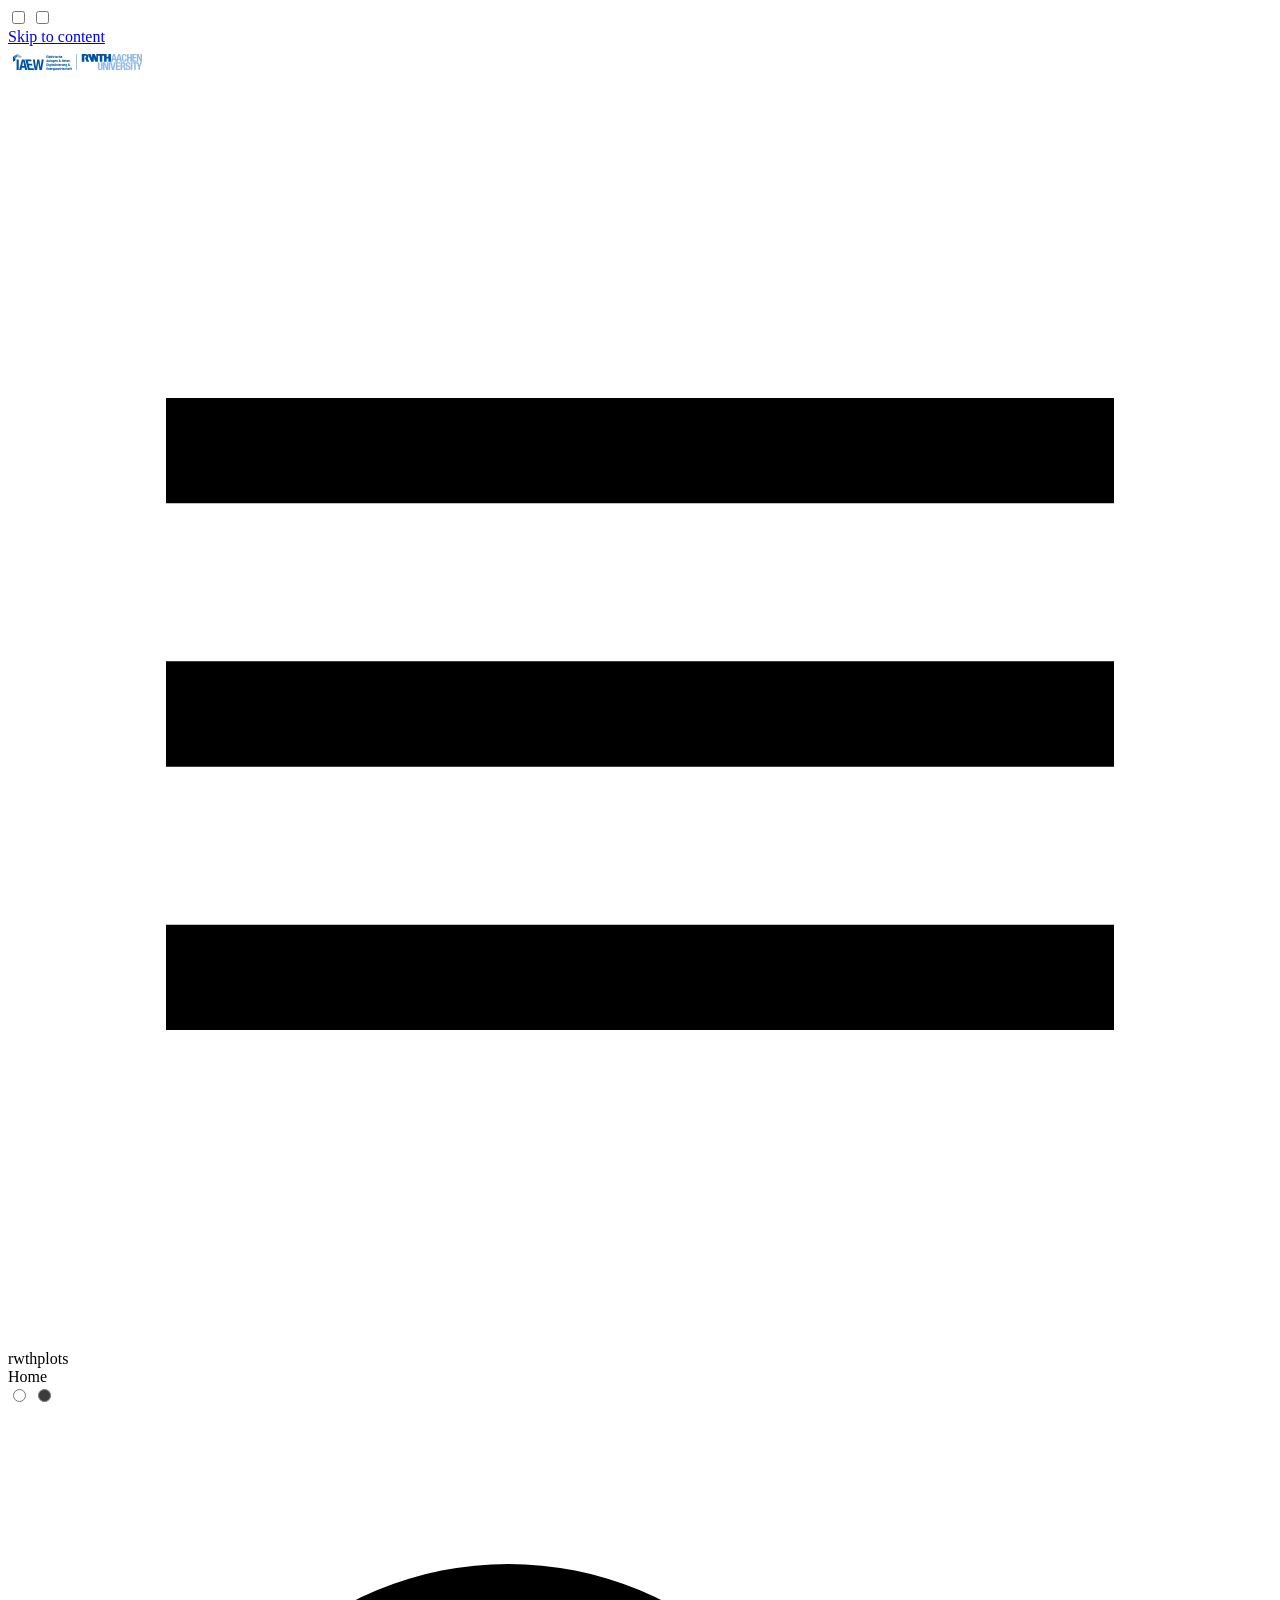
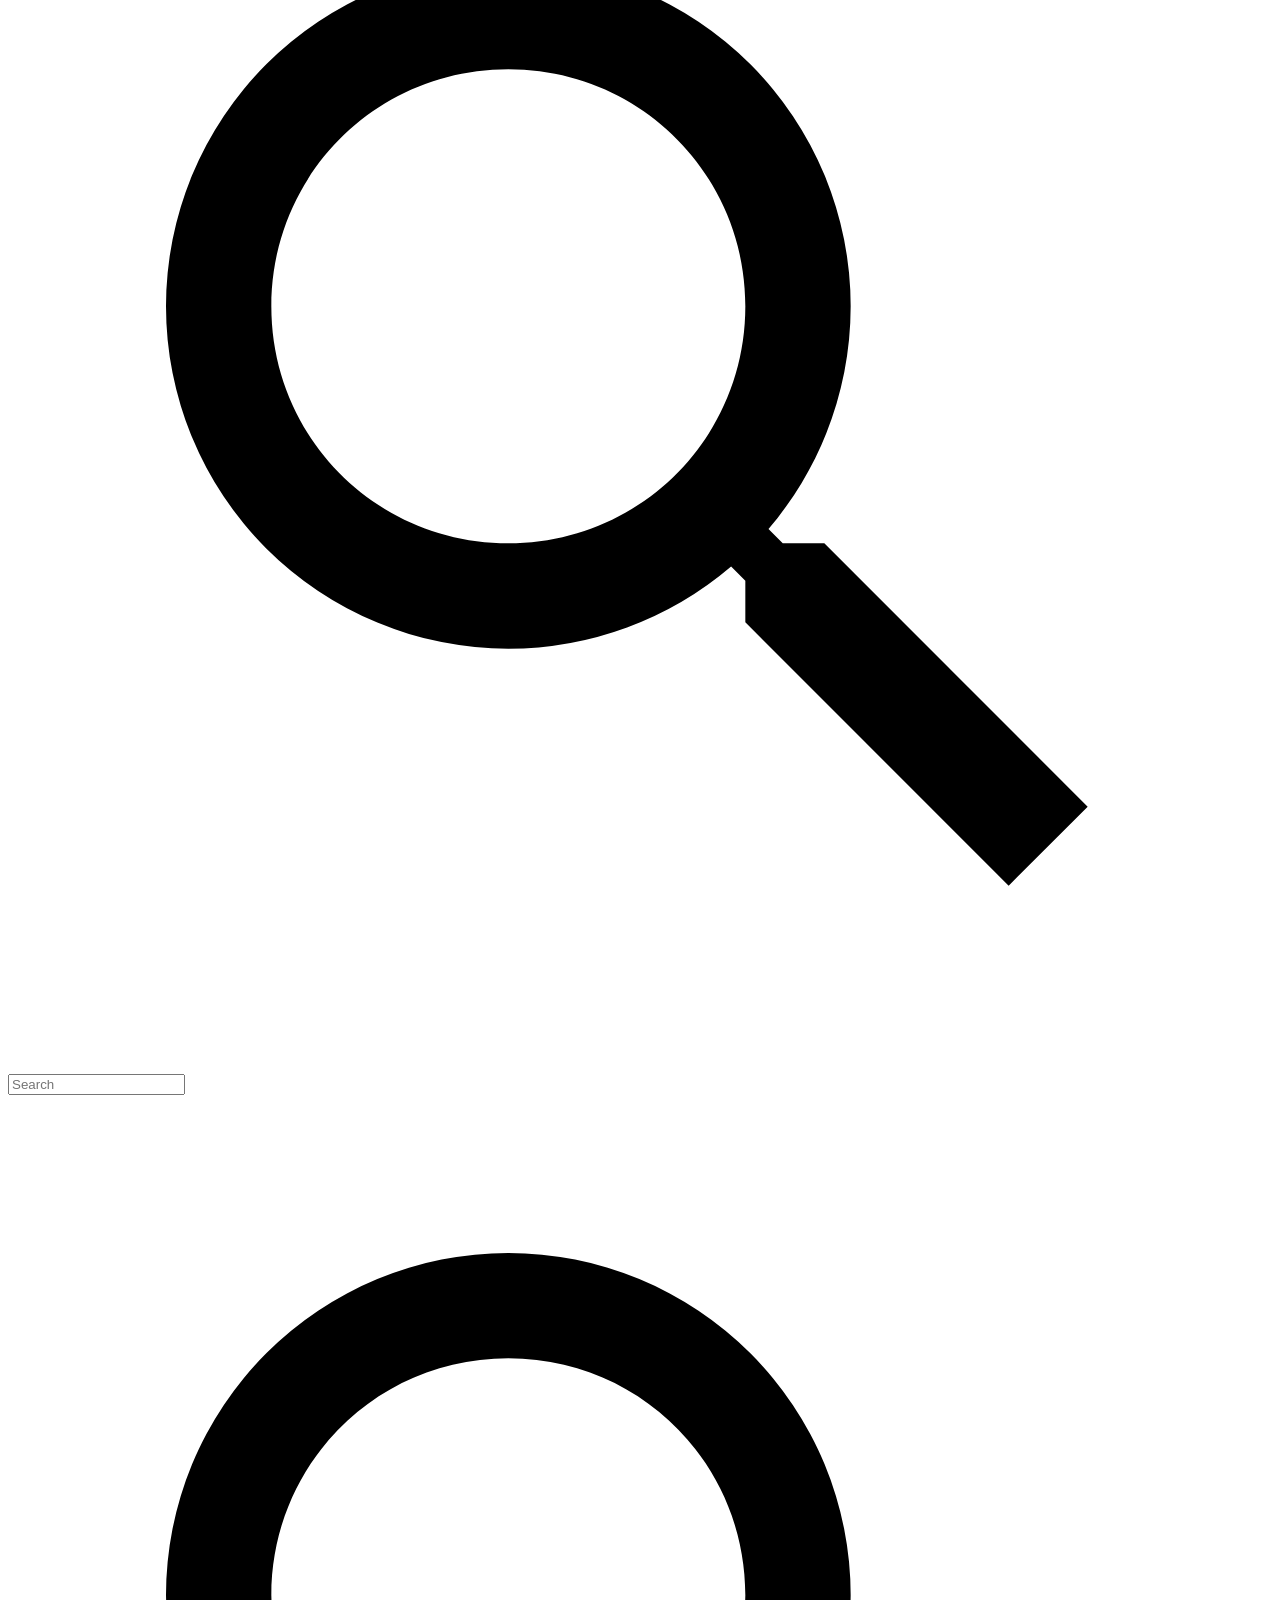
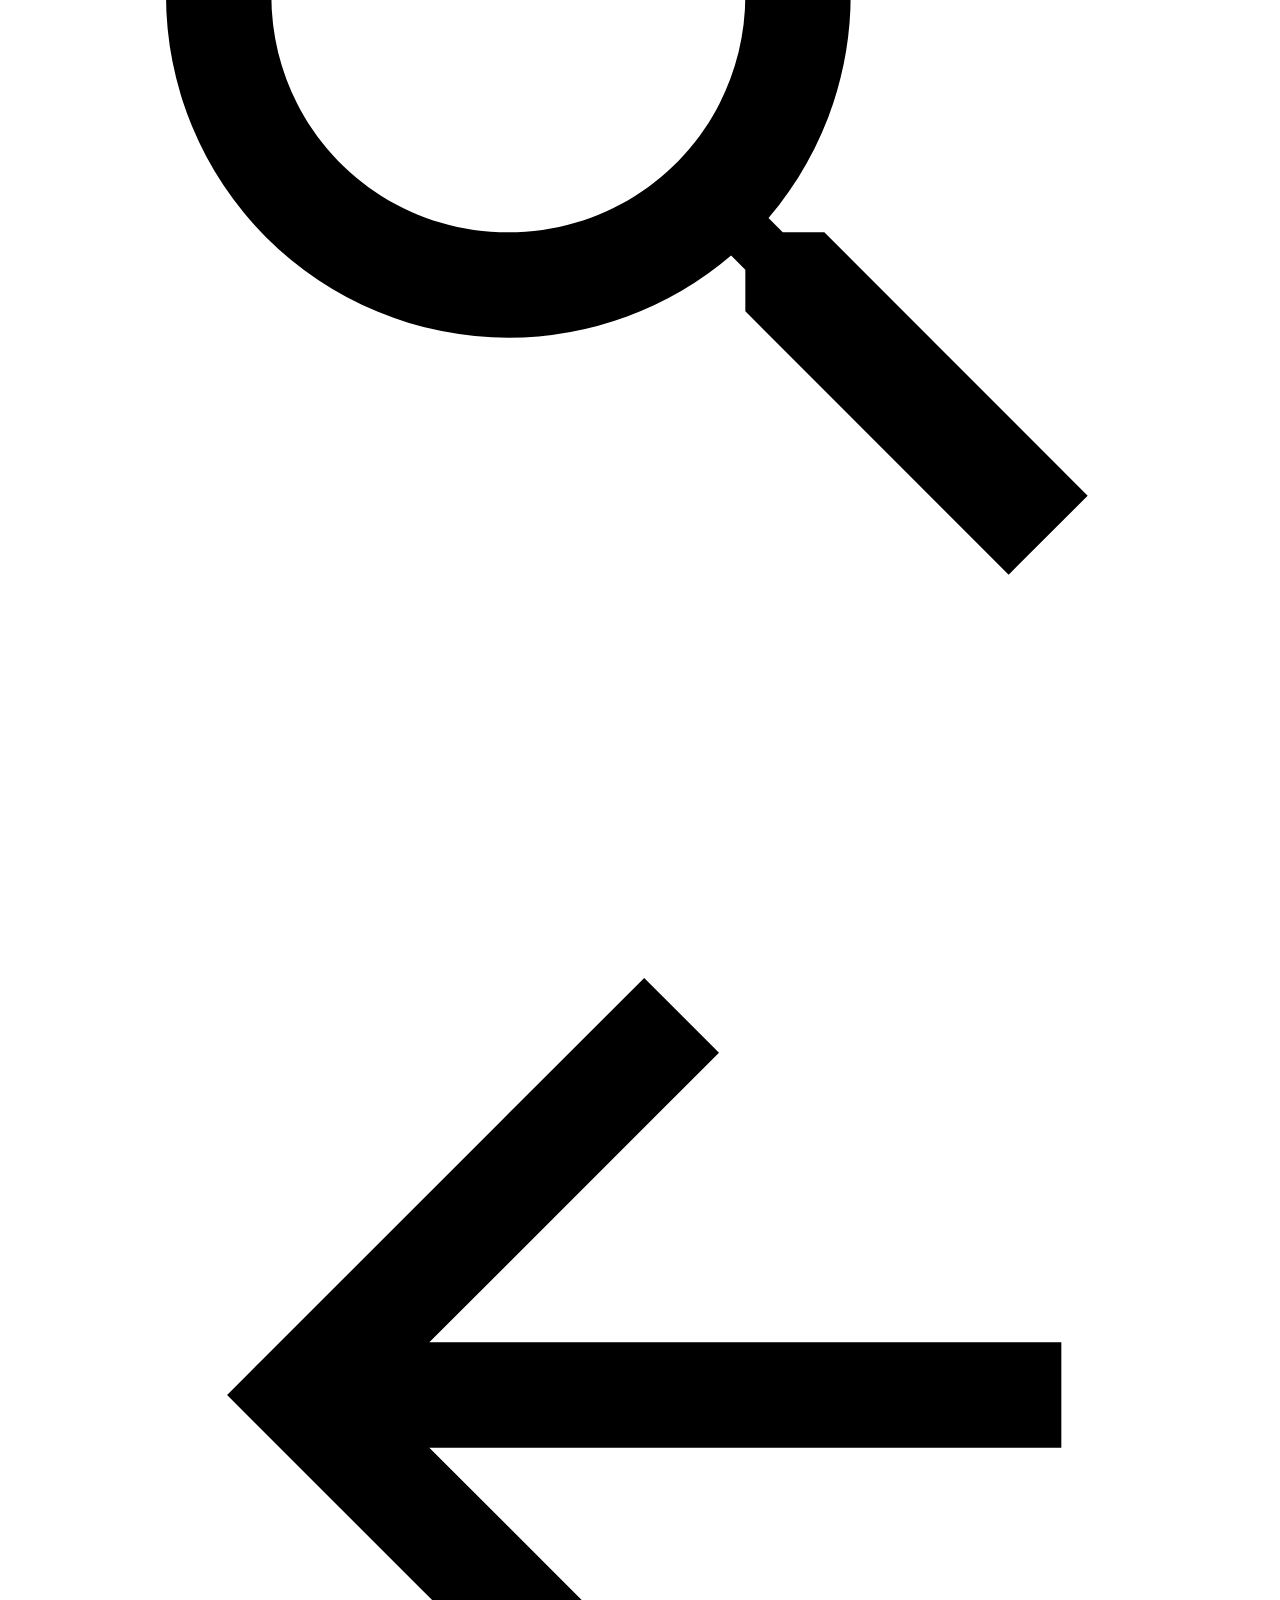
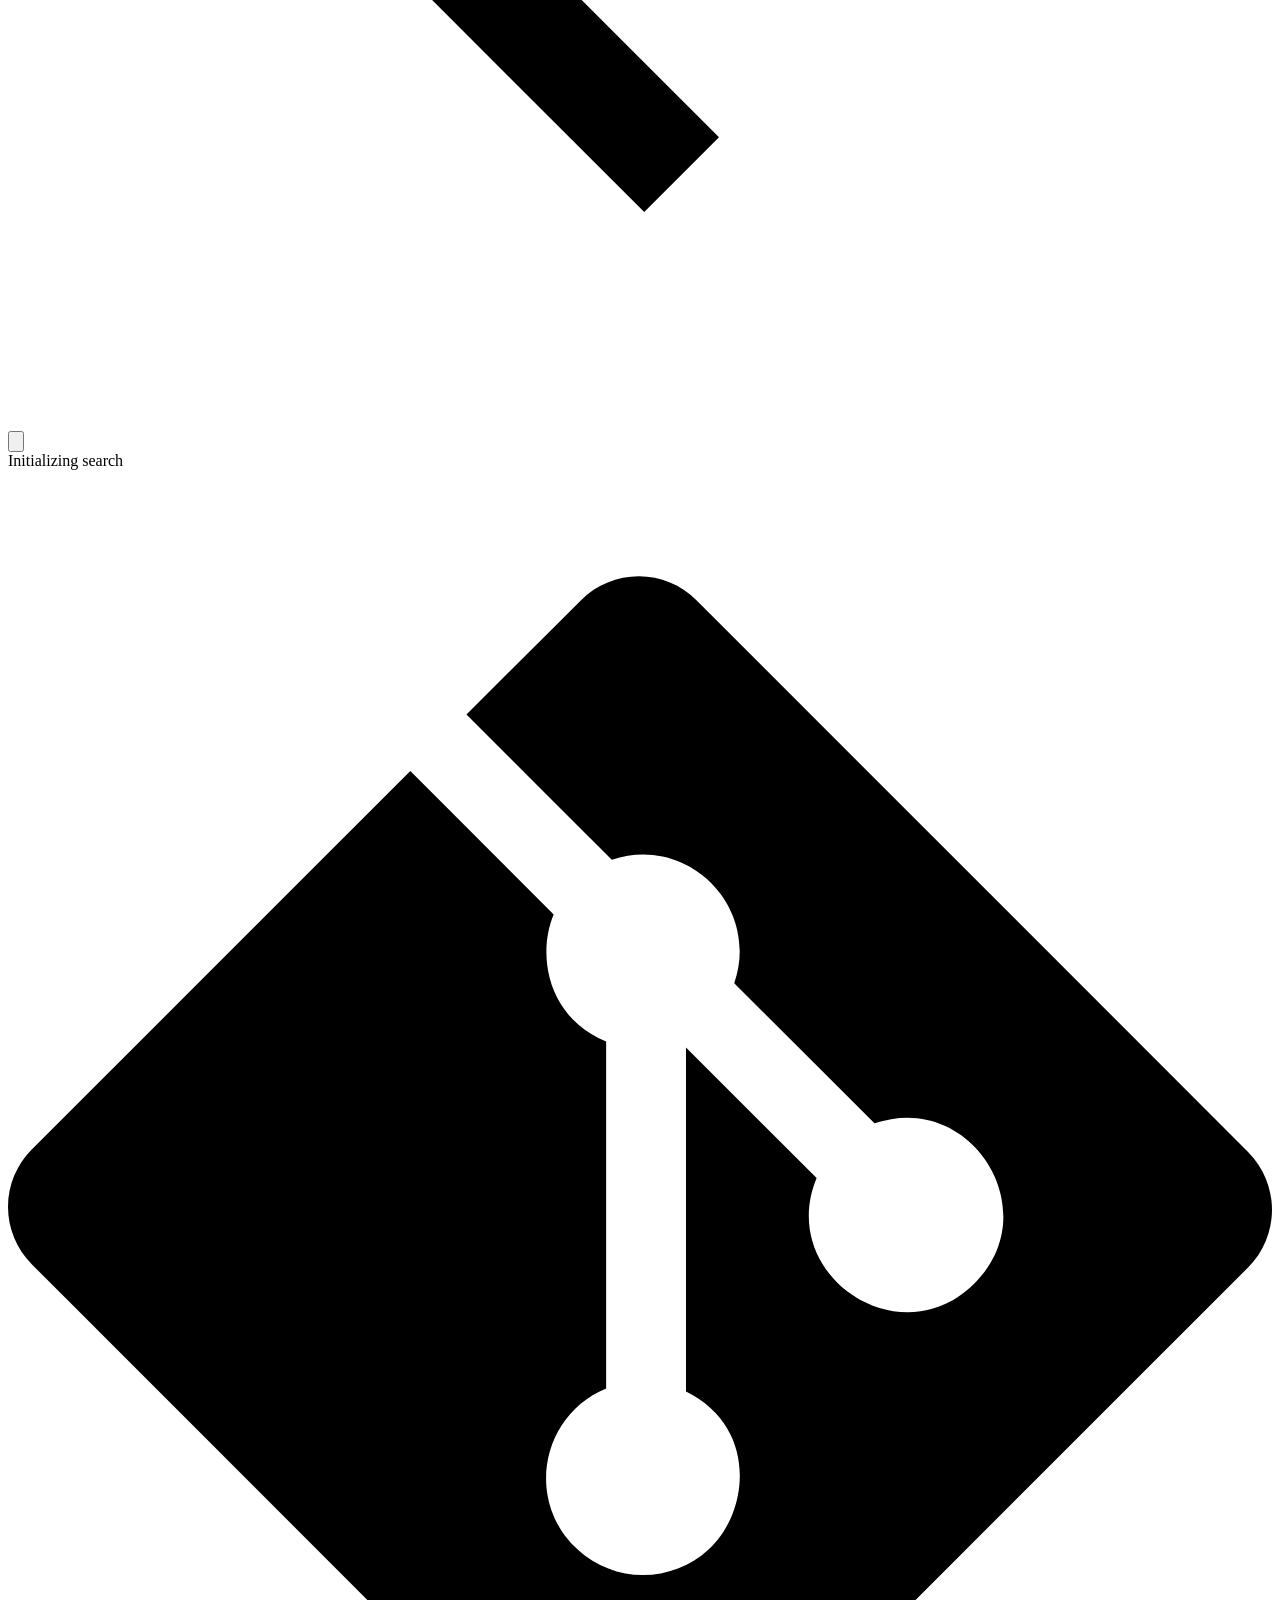
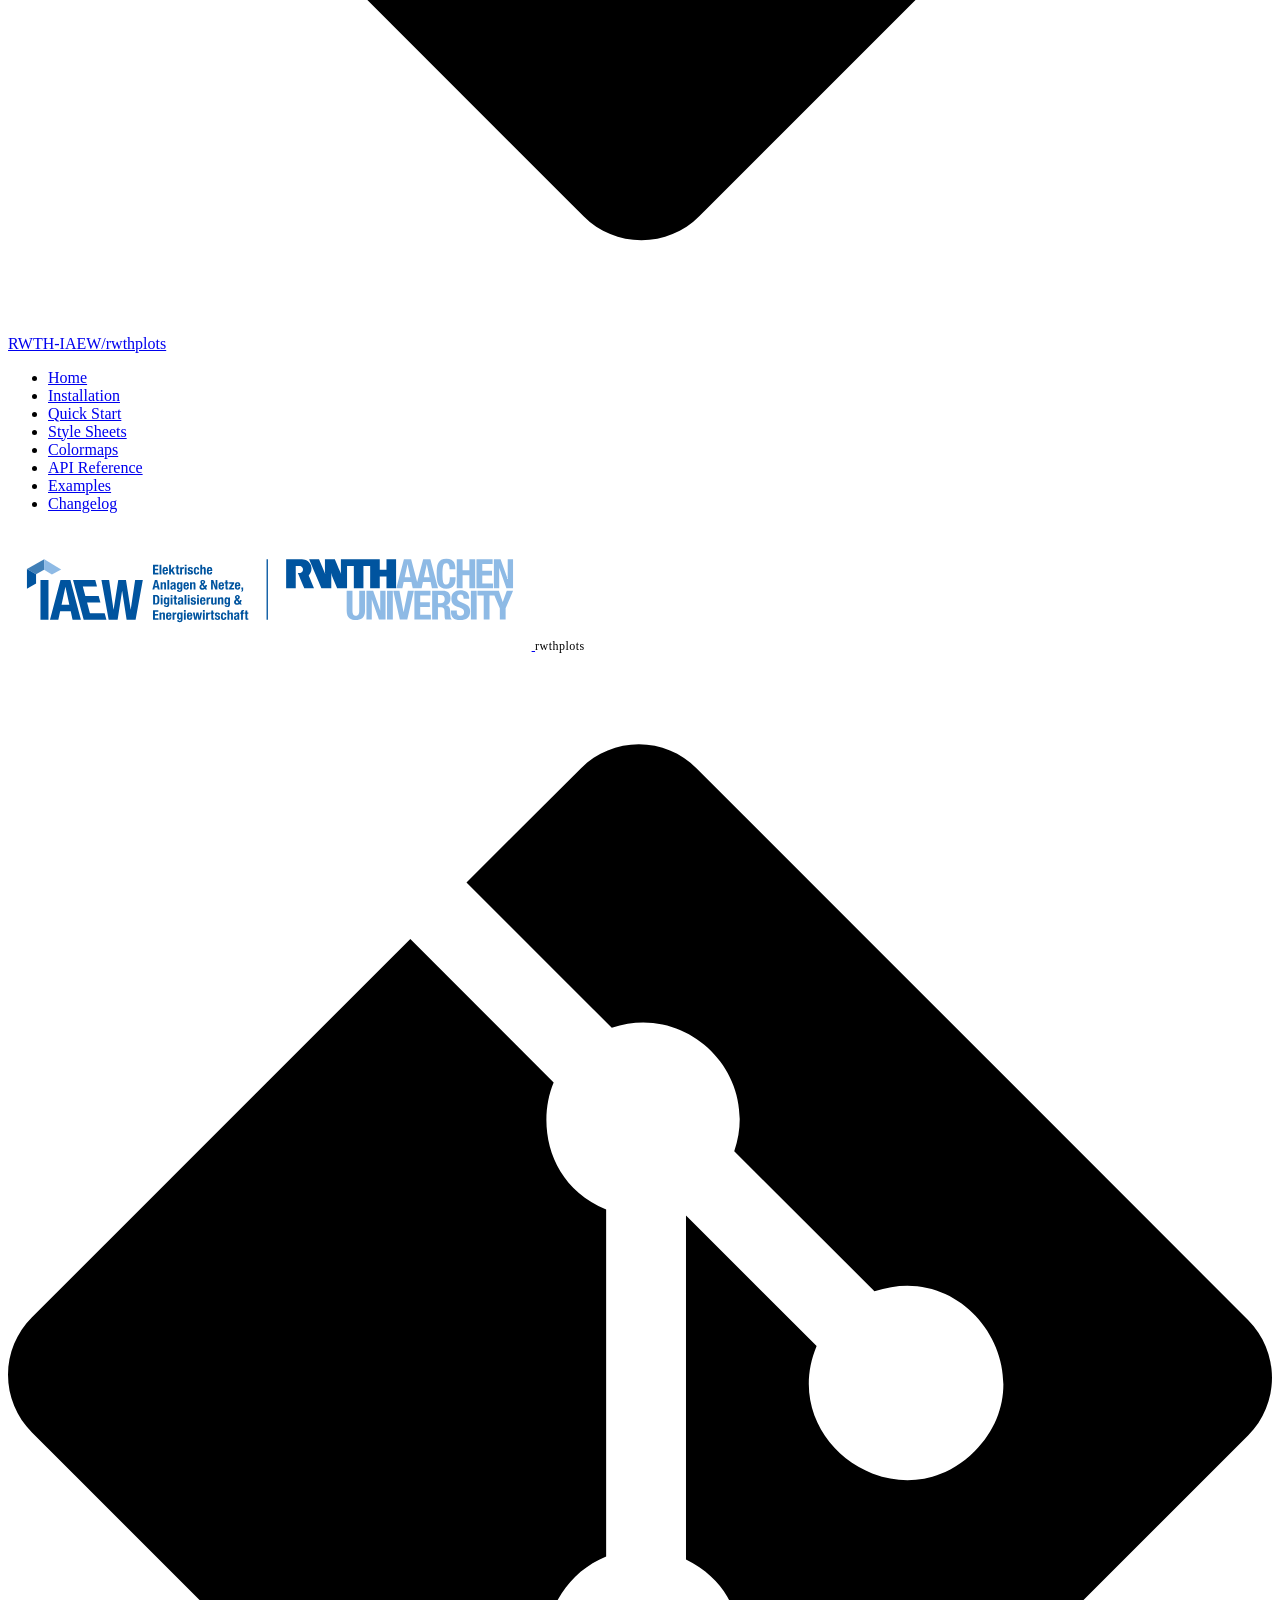
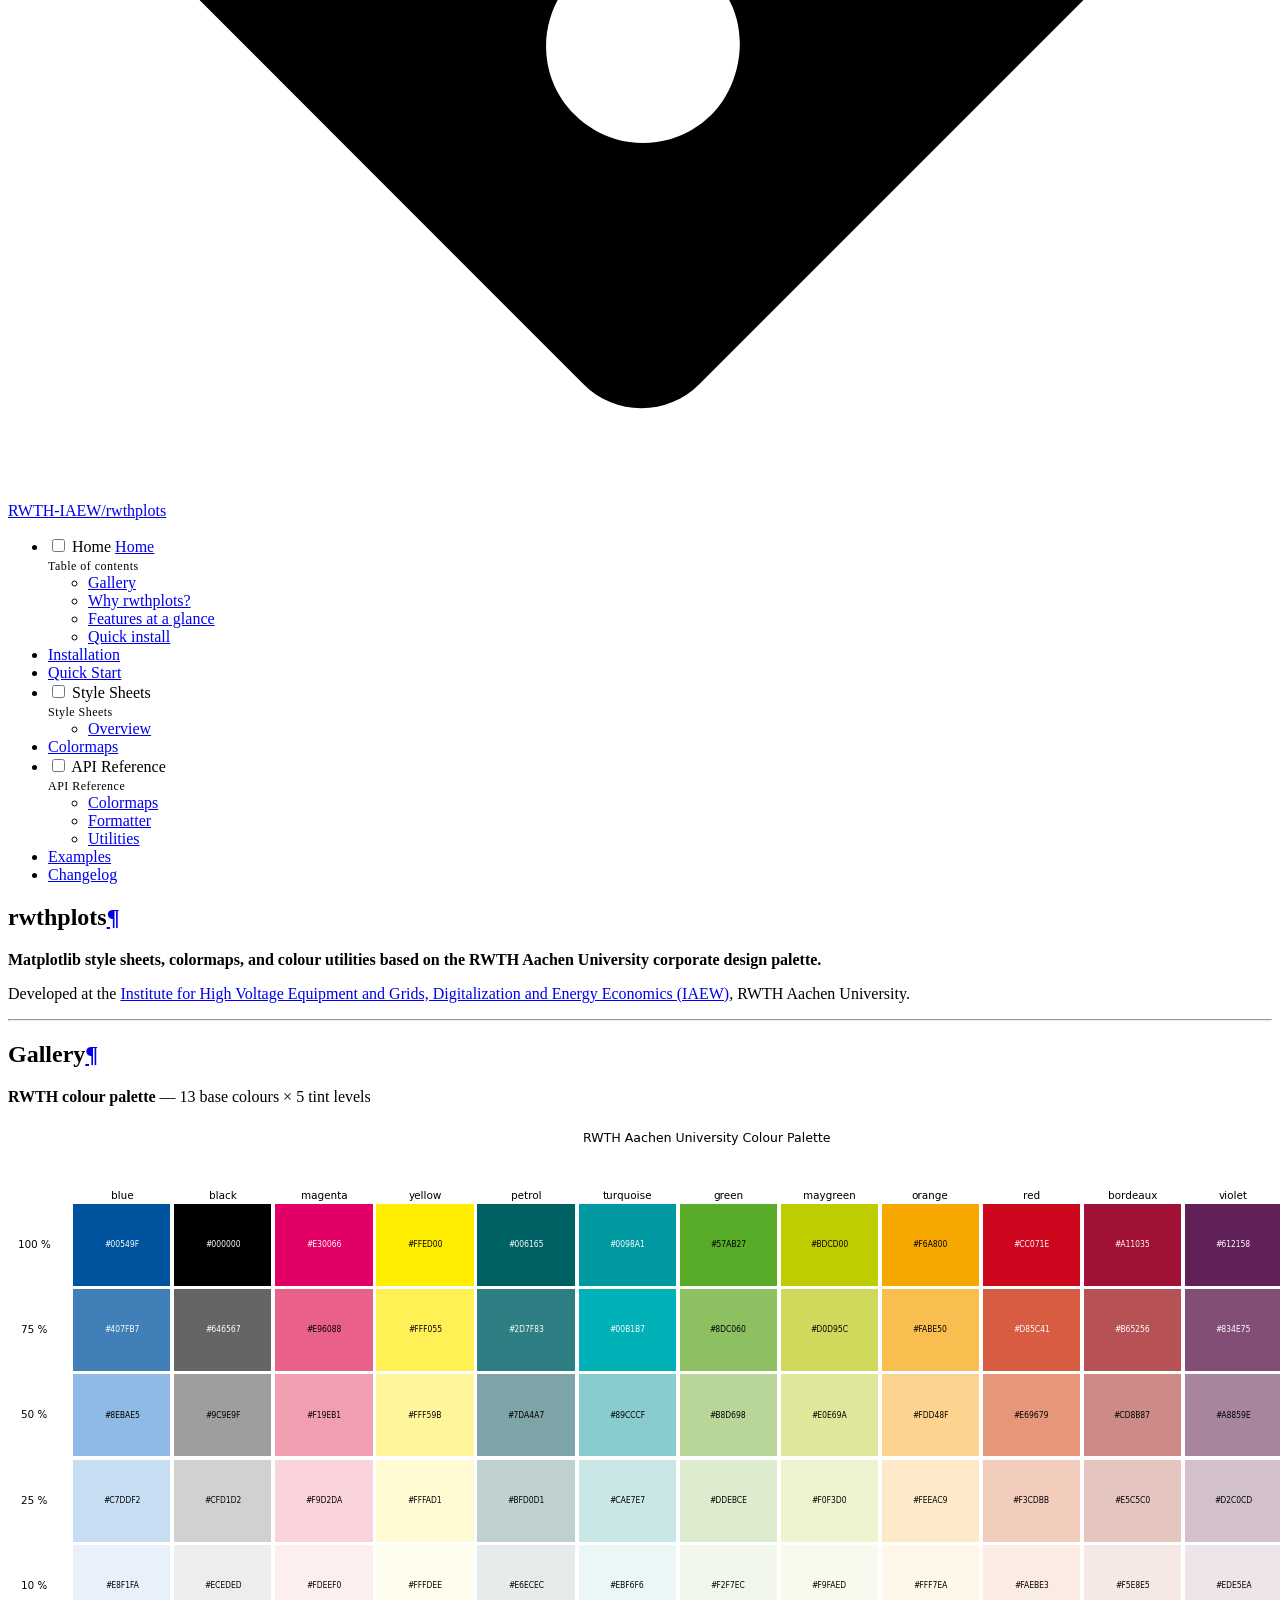
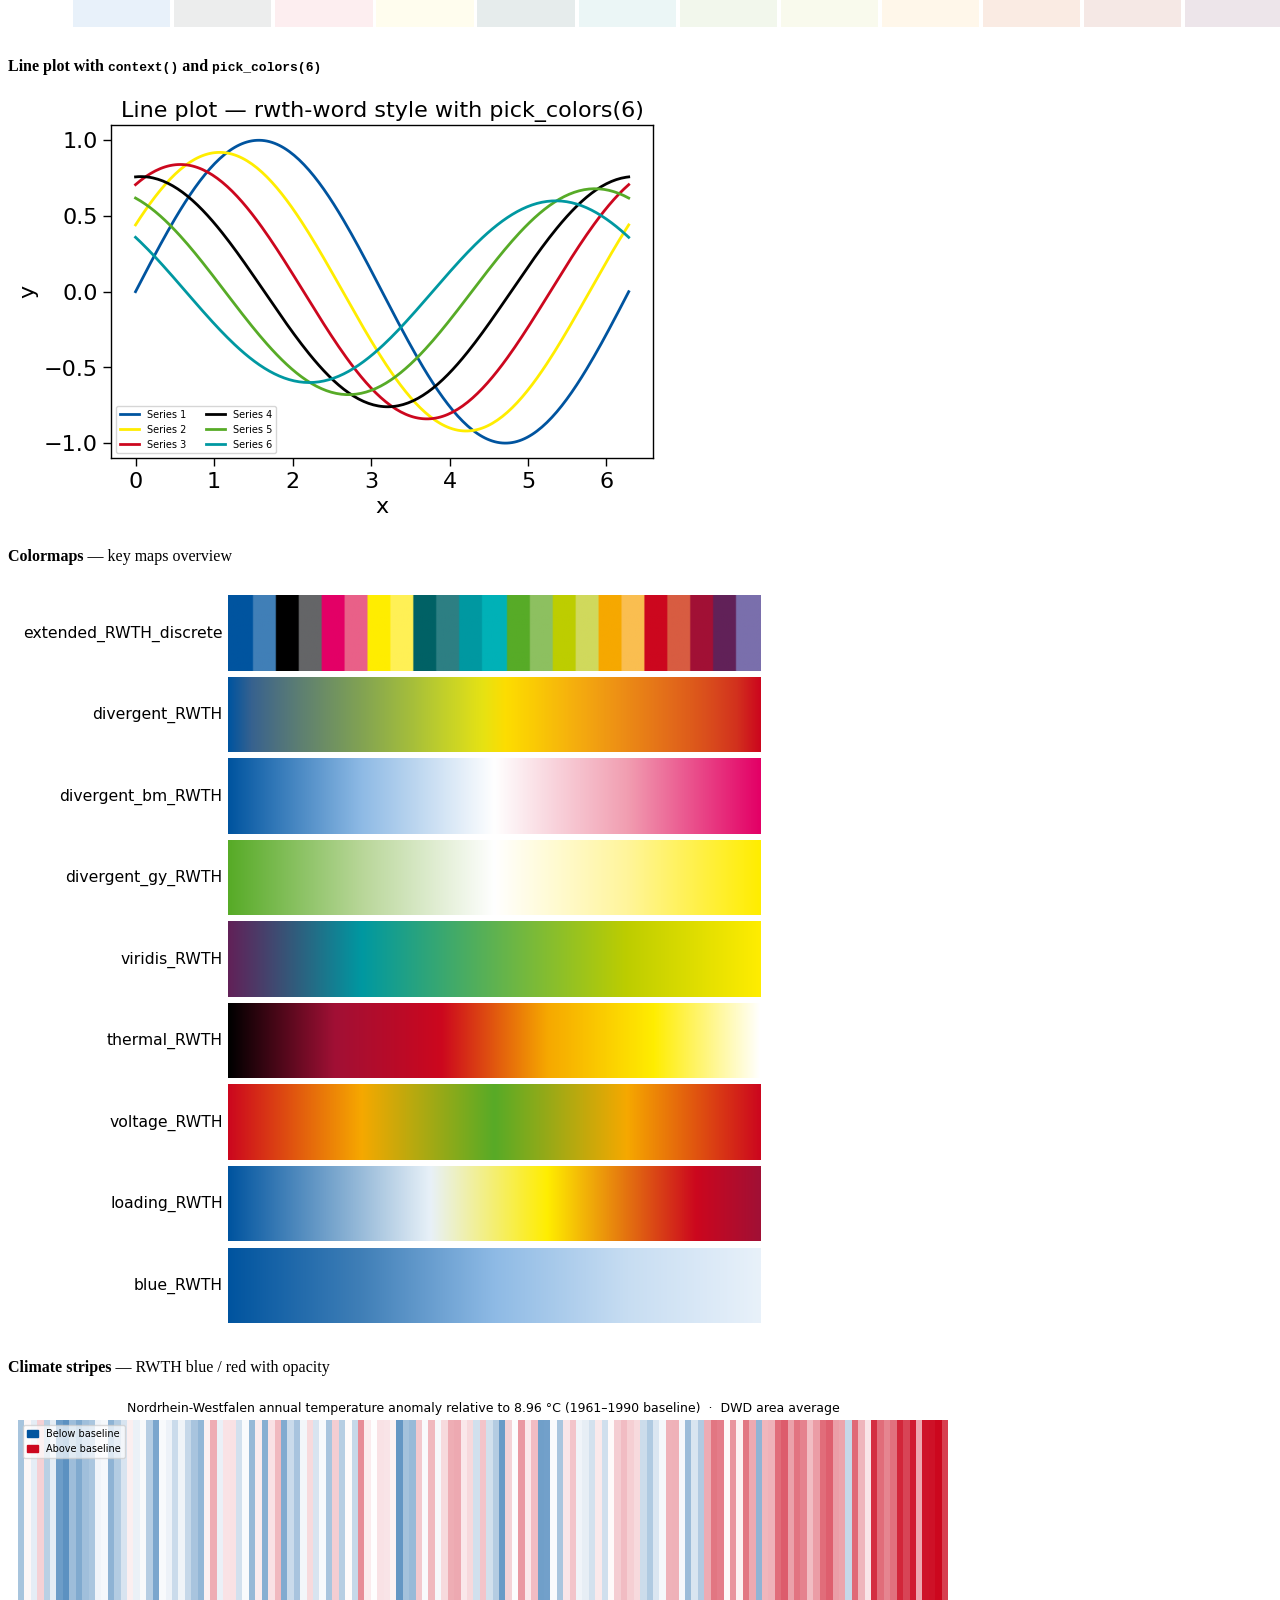
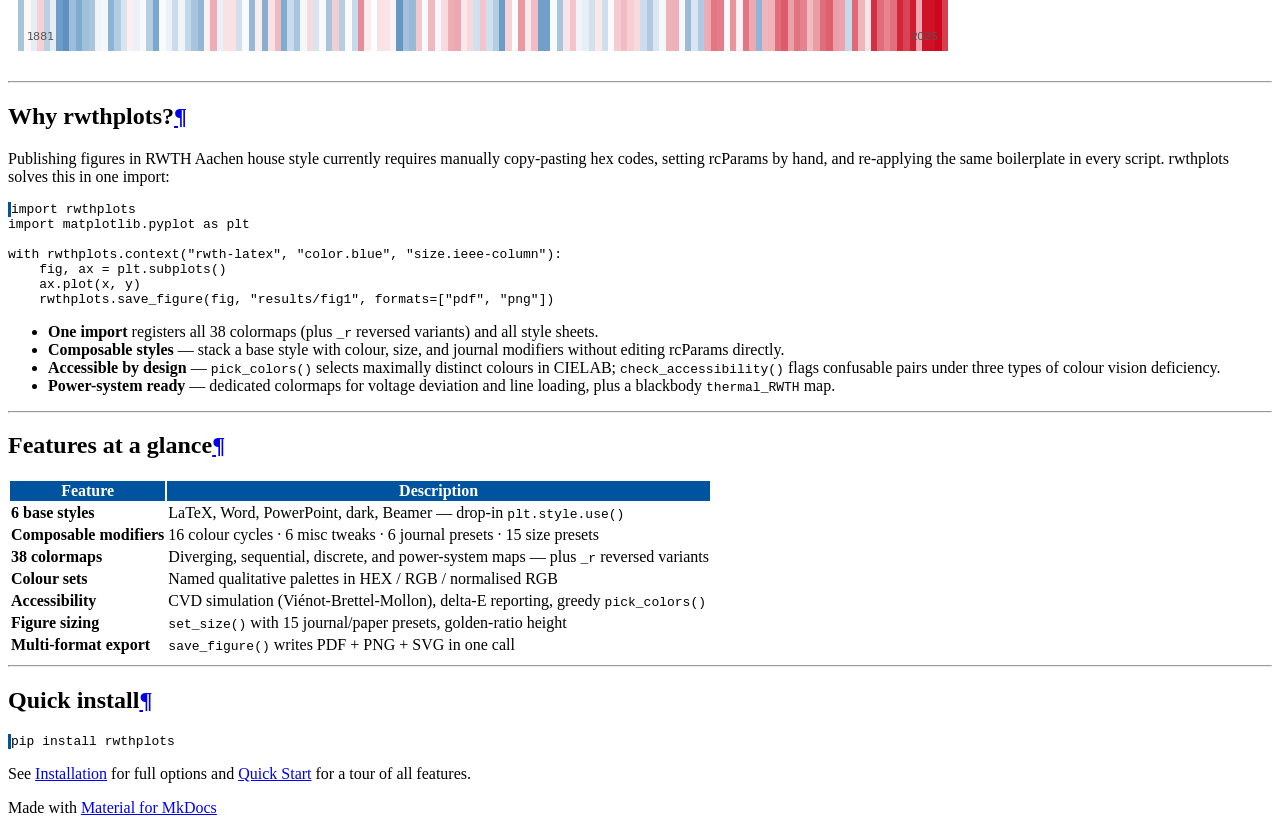
==== index.html @ 668627f2 "Deployed a11383c with MkDocs version: 1.6.1" ====
<!doctype html>
<html lang="en" class="no-js">
  <head>
    
      <meta charset="utf-8">
      <meta name="viewport" content="width=device-width,initial-scale=1">
      
        <meta name="description" content="RWTH Aachen University colours and styles for Matplotlib">
      
      
        <meta name="author" content="Steffen Kortmann">
      
      
        <link rel="canonical" href="https://rwth-iaew.github.io/rwthplots/">
      
      
      
        <link rel="next" href="installation/">
      
      
        
      
      
      <link rel="icon" href="images/iaew_logo.svg">
      <meta name="generator" content="mkdocs-1.6.1, mkdocs-material-9.7.6">
    
    
      
        <title>rwthplots</title>
      
    
    
      <link rel="stylesheet" href="assets/stylesheets/main.484c7ddc.min.css">
      
        
        <link rel="stylesheet" href="assets/stylesheets/palette.ab4e12ef.min.css">
      
      


    
    
      
    
    
      
        
        
        <link rel="preconnect" href="https://fonts.gstatic.com" crossorigin>
        <link rel="stylesheet" href="https://fonts.googleapis.com/css?family=Roboto:300,300i,400,400i,700,700i%7CRoboto+Mono:400,400i,700,700i&display=fallback">
        <style>:root{--md-text-font:"Roboto";--md-code-font:"Roboto Mono"}</style>
      
    
    
      <link rel="stylesheet" href="assets/_mkdocstrings.css">
    
      <link rel="stylesheet" href="stylesheets/rwth.css">
    
    <script>__md_scope=new URL(".",location),__md_hash=e=>[...e].reduce(((e,_)=>(e<<5)-e+_.charCodeAt(0)),0),__md_get=(e,_=localStorage,t=__md_scope)=>JSON.parse(_.getItem(t.pathname+"."+e)),__md_set=(e,_,t=localStorage,a=__md_scope)=>{try{t.setItem(a.pathname+"."+e,JSON.stringify(_))}catch(e){}}</script>
    
      

    
    
  </head>
  
  
    
    
      
    
    
    
    
    <body dir="ltr" data-md-color-scheme="default" data-md-color-primary="custom" data-md-color-accent="custom">
  
    
    <input class="md-toggle" data-md-toggle="drawer" type="checkbox" id="__drawer" autocomplete="off">
    <input class="md-toggle" data-md-toggle="search" type="checkbox" id="__search" autocomplete="off">
    <label class="md-overlay" for="__drawer"></label>
    <div data-md-component="skip">
      
        
        <a href="#rwthplots" class="md-skip">
          Skip to content
        </a>
      
    </div>
    <div data-md-component="announce">
      
    </div>
    
    
      

  

<header class="md-header md-header--shadow md-header--lifted" data-md-component="header">
  <nav class="md-header__inner md-grid" aria-label="Header">
    <a href="." title="rwthplots" class="md-header__button md-logo" aria-label="rwthplots" data-md-component="logo">
      
  <img src="images/iaew_logo.svg" alt="logo">

    </a>
    <label class="md-header__button md-icon" for="__drawer">
      
      <svg xmlns="http://www.w3.org/2000/svg" viewBox="0 0 24 24"><path d="M3 6h18v2H3zm0 5h18v2H3zm0 5h18v2H3z"/></svg>
    </label>
    <div class="md-header__title" data-md-component="header-title">
      <div class="md-header__ellipsis">
        <div class="md-header__topic">
          <span class="md-ellipsis">
            rwthplots
          </span>
        </div>
        <div class="md-header__topic" data-md-component="header-topic">
          <span class="md-ellipsis">
            
              Home
            
          </span>
        </div>
      </div>
    </div>
    
      
        <form class="md-header__option" data-md-component="palette">
  
    
    
    
    <input class="md-option" data-md-color-media="" data-md-color-scheme="default" data-md-color-primary="custom" data-md-color-accent="custom"  aria-label="Switch to dark mode"  type="radio" name="__palette" id="__palette_0">
    
      <label class="md-header__button md-icon" title="Switch to dark mode" for="__palette_1" hidden>
        <svg xmlns="http://www.w3.org/2000/svg" viewBox="0 0 24 24"><path d="M12 8a4 4 0 0 0-4 4 4 4 0 0 0 4 4 4 4 0 0 0 4-4 4 4 0 0 0-4-4m0 10a6 6 0 0 1-6-6 6 6 0 0 1 6-6 6 6 0 0 1 6 6 6 6 0 0 1-6 6m8-9.31V4h-4.69L12 .69 8.69 4H4v4.69L.69 12 4 15.31V20h4.69L12 23.31 15.31 20H20v-4.69L23.31 12z"/></svg>
      </label>
    
  
    
    
    
    <input class="md-option" data-md-color-media="" data-md-color-scheme="slate" data-md-color-primary="custom" data-md-color-accent="custom"  aria-label="Switch to light mode"  type="radio" name="__palette" id="__palette_1">
    
      <label class="md-header__button md-icon" title="Switch to light mode" for="__palette_0" hidden>
        <svg xmlns="http://www.w3.org/2000/svg" viewBox="0 0 24 24"><path d="M12 18c-.89 0-1.74-.2-2.5-.55C11.56 16.5 13 14.42 13 12s-1.44-4.5-3.5-5.45C10.26 6.2 11.11 6 12 6a6 6 0 0 1 6 6 6 6 0 0 1-6 6m8-9.31V4h-4.69L12 .69 8.69 4H4v4.69L.69 12 4 15.31V20h4.69L12 23.31 15.31 20H20v-4.69L23.31 12z"/></svg>
      </label>
    
  
</form>
      
    
    
      <script>var palette=__md_get("__palette");if(palette&&palette.color){if("(prefers-color-scheme)"===palette.color.media){var media=matchMedia("(prefers-color-scheme: light)"),input=document.querySelector(media.matches?"[data-md-color-media='(prefers-color-scheme: light)']":"[data-md-color-media='(prefers-color-scheme: dark)']");palette.color.media=input.getAttribute("data-md-color-media"),palette.color.scheme=input.getAttribute("data-md-color-scheme"),palette.color.primary=input.getAttribute("data-md-color-primary"),palette.color.accent=input.getAttribute("data-md-color-accent")}for(var[key,value]of Object.entries(palette.color))document.body.setAttribute("data-md-color-"+key,value)}</script>
    
    
    
      
      
        <label class="md-header__button md-icon" for="__search">
          
          <svg xmlns="http://www.w3.org/2000/svg" viewBox="0 0 24 24"><path d="M9.5 3A6.5 6.5 0 0 1 16 9.5c0 1.61-.59 3.09-1.56 4.23l.27.27h.79l5 5-1.5 1.5-5-5v-.79l-.27-.27A6.52 6.52 0 0 1 9.5 16 6.5 6.5 0 0 1 3 9.5 6.5 6.5 0 0 1 9.5 3m0 2C7 5 5 7 5 9.5S7 14 9.5 14 14 12 14 9.5 12 5 9.5 5"/></svg>
        </label>
        <div class="md-search" data-md-component="search" role="dialog">
  <label class="md-search__overlay" for="__search"></label>
  <div class="md-search__inner" role="search">
    <form class="md-search__form" name="search">
      <input type="text" class="md-search__input" name="query" aria-label="Search" placeholder="Search" autocapitalize="off" autocorrect="off" autocomplete="off" spellcheck="false" data-md-component="search-query" required>
      <label class="md-search__icon md-icon" for="__search">
        
        <svg xmlns="http://www.w3.org/2000/svg" viewBox="0 0 24 24"><path d="M9.5 3A6.5 6.5 0 0 1 16 9.5c0 1.61-.59 3.09-1.56 4.23l.27.27h.79l5 5-1.5 1.5-5-5v-.79l-.27-.27A6.52 6.52 0 0 1 9.5 16 6.5 6.5 0 0 1 3 9.5 6.5 6.5 0 0 1 9.5 3m0 2C7 5 5 7 5 9.5S7 14 9.5 14 14 12 14 9.5 12 5 9.5 5"/></svg>
        
        <svg xmlns="http://www.w3.org/2000/svg" viewBox="0 0 24 24"><path d="M20 11v2H8l5.5 5.5-1.42 1.42L4.16 12l7.92-7.92L13.5 5.5 8 11z"/></svg>
      </label>
      <nav class="md-search__options" aria-label="Search">
        
        <button type="reset" class="md-search__icon md-icon" title="Clear" aria-label="Clear" tabindex="-1">
          
          <svg xmlns="http://www.w3.org/2000/svg" viewBox="0 0 24 24"><path d="M19 6.41 17.59 5 12 10.59 6.41 5 5 6.41 10.59 12 5 17.59 6.41 19 12 13.41 17.59 19 19 17.59 13.41 12z"/></svg>
        </button>
      </nav>
      
        <div class="md-search__suggest" data-md-component="search-suggest"></div>
      
    </form>
    <div class="md-search__output">
      <div class="md-search__scrollwrap" tabindex="0" data-md-scrollfix>
        <div class="md-search-result" data-md-component="search-result">
          <div class="md-search-result__meta">
            Initializing search
          </div>
          <ol class="md-search-result__list" role="presentation"></ol>
        </div>
      </div>
    </div>
  </div>
</div>
      
    
    
      <div class="md-header__source">
        <a href="https://github.com/RWTH-IAEW/rwthplots" title="Go to repository" class="md-source" data-md-component="source">
  <div class="md-source__icon md-icon">
    
    <svg xmlns="http://www.w3.org/2000/svg" viewBox="0 0 448 512"><!--! Font Awesome Free 7.1.0 by @fontawesome - https://fontawesome.com License - https://fontawesome.com/license/free (Icons: CC BY 4.0, Fonts: SIL OFL 1.1, Code: MIT License) Copyright 2025 Fonticons, Inc.--><path d="M439.6 236.1 244 40.5c-5.4-5.5-12.8-8.5-20.4-8.5s-15 3-20.4 8.4L162.5 81l51.5 51.5c27.1-9.1 52.7 16.8 43.4 43.7l49.7 49.7c34.2-11.8 61.2 31 35.5 56.7-26.5 26.5-70.2-2.9-56-37.3L240.3 199v121.9c25.3 12.5 22.3 41.8 9.1 55-6.4 6.4-15.2 10.1-24.3 10.1s-17.8-3.6-24.3-10.1c-17.6-17.6-11.1-46.9 11.2-56v-123c-20.8-8.5-24.6-30.7-18.6-45L142.6 101 8.5 235.1C3 240.6 0 247.9 0 255.5s3 15 8.5 20.4l195.6 195.7c5.4 5.4 12.7 8.4 20.4 8.4s15-3 20.4-8.4l194.7-194.7c5.4-5.4 8.4-12.8 8.4-20.4s-3-15-8.4-20.4"/></svg>
  </div>
  <div class="md-source__repository">
    RWTH-IAEW/rwthplots
  </div>
</a>
      </div>
    
  </nav>
  
    
      
<nav class="md-tabs" aria-label="Tabs" data-md-component="tabs">
  <div class="md-grid">
    <ul class="md-tabs__list">
      
        
  
  
  
    
  
  
    <li class="md-tabs__item md-tabs__item--active">
      <a href="." class="md-tabs__link">
        
  
  
    
  
  Home

      </a>
    </li>
  

      
        
  
  
  
  
    <li class="md-tabs__item">
      <a href="installation/" class="md-tabs__link">
        
  
  
    
  
  Installation

      </a>
    </li>
  

      
        
  
  
  
  
    <li class="md-tabs__item">
      <a href="quickstart/" class="md-tabs__link">
        
  
  
    
  
  Quick Start

      </a>
    </li>
  

      
        
  
  
  
  
    
    
      <li class="md-tabs__item">
        <a href="styles/" class="md-tabs__link">
          
  
  
  Style Sheets

        </a>
      </li>
    
  

      
        
  
  
  
  
    <li class="md-tabs__item">
      <a href="colormaps/" class="md-tabs__link">
        
  
  
    
  
  Colormaps

      </a>
    </li>
  

      
        
  
  
  
  
    
    
      <li class="md-tabs__item">
        <a href="api/cmap/" class="md-tabs__link">
          
  
  
  API Reference

        </a>
      </li>
    
  

      
        
  
  
  
  
    <li class="md-tabs__item">
      <a href="examples/" class="md-tabs__link">
        
  
  
    
  
  Examples

      </a>
    </li>
  

      
        
  
  
  
  
    <li class="md-tabs__item">
      <a href="changelog/" class="md-tabs__link">
        
  
  
    
  
  Changelog

      </a>
    </li>
  

      
    </ul>
  </div>
</nav>
    
  
</header>
    
    <div class="md-container" data-md-component="container">
      
      
        
      
      <main class="md-main" data-md-component="main">
        <div class="md-main__inner md-grid">
          
            
              
              <div class="md-sidebar md-sidebar--primary" data-md-component="sidebar" data-md-type="navigation" >
                <div class="md-sidebar__scrollwrap">
                  <div class="md-sidebar__inner">
                    


  


  

<nav class="md-nav md-nav--primary md-nav--lifted md-nav--integrated" aria-label="Navigation" data-md-level="0">
  <label class="md-nav__title" for="__drawer">
    <a href="." title="rwthplots" class="md-nav__button md-logo" aria-label="rwthplots" data-md-component="logo">
      
  <img src="images/iaew_logo.svg" alt="logo">

    </a>
    rwthplots
  </label>
  
    <div class="md-nav__source">
      <a href="https://github.com/RWTH-IAEW/rwthplots" title="Go to repository" class="md-source" data-md-component="source">
  <div class="md-source__icon md-icon">
    
    <svg xmlns="http://www.w3.org/2000/svg" viewBox="0 0 448 512"><!--! Font Awesome Free 7.1.0 by @fontawesome - https://fontawesome.com License - https://fontawesome.com/license/free (Icons: CC BY 4.0, Fonts: SIL OFL 1.1, Code: MIT License) Copyright 2025 Fonticons, Inc.--><path d="M439.6 236.1 244 40.5c-5.4-5.5-12.8-8.5-20.4-8.5s-15 3-20.4 8.4L162.5 81l51.5 51.5c27.1-9.1 52.7 16.8 43.4 43.7l49.7 49.7c34.2-11.8 61.2 31 35.5 56.7-26.5 26.5-70.2-2.9-56-37.3L240.3 199v121.9c25.3 12.5 22.3 41.8 9.1 55-6.4 6.4-15.2 10.1-24.3 10.1s-17.8-3.6-24.3-10.1c-17.6-17.6-11.1-46.9 11.2-56v-123c-20.8-8.5-24.6-30.7-18.6-45L142.6 101 8.5 235.1C3 240.6 0 247.9 0 255.5s3 15 8.5 20.4l195.6 195.7c5.4 5.4 12.7 8.4 20.4 8.4s15-3 20.4-8.4l194.7-194.7c5.4-5.4 8.4-12.8 8.4-20.4s-3-15-8.4-20.4"/></svg>
  </div>
  <div class="md-source__repository">
    RWTH-IAEW/rwthplots
  </div>
</a>
    </div>
  
  <ul class="md-nav__list" data-md-scrollfix>
    
      
      
  
  
    
  
  
  
    <li class="md-nav__item md-nav__item--active">
      
      <input class="md-nav__toggle md-toggle" type="checkbox" id="__toc">
      
      
        
      
      
        <label class="md-nav__link md-nav__link--active" for="__toc">
          
  
  
  <span class="md-ellipsis">
    
  
    Home
  

    
  </span>
  
  

          <span class="md-nav__icon md-icon"></span>
        </label>
      
      <a href="." class="md-nav__link md-nav__link--active">
        
  
  
  <span class="md-ellipsis">
    
  
    Home
  

    
  </span>
  
  

      </a>
      
        

<nav class="md-nav md-nav--secondary" aria-label="Table of contents">
  
  
  
    
  
  
    <label class="md-nav__title" for="__toc">
      <span class="md-nav__icon md-icon"></span>
      Table of contents
    </label>
    <ul class="md-nav__list" data-md-component="toc" data-md-scrollfix>
      
        <li class="md-nav__item">
  <a href="#gallery" class="md-nav__link">
    <span class="md-ellipsis">
      
        Gallery
      
    </span>
  </a>
  
</li>
      
        <li class="md-nav__item">
  <a href="#why-rwthplots" class="md-nav__link">
    <span class="md-ellipsis">
      
        Why rwthplots?
      
    </span>
  </a>
  
</li>
      
        <li class="md-nav__item">
  <a href="#features-at-a-glance" class="md-nav__link">
    <span class="md-ellipsis">
      
        Features at a glance
      
    </span>
  </a>
  
</li>
      
        <li class="md-nav__item">
  <a href="#quick-install" class="md-nav__link">
    <span class="md-ellipsis">
      
        Quick install
      
    </span>
  </a>
  
</li>
      
    </ul>
  
</nav>
      
    </li>
  

    
      
      
  
  
  
  
    <li class="md-nav__item">
      <a href="installation/" class="md-nav__link">
        
  
  
  <span class="md-ellipsis">
    
  
    Installation
  

    
  </span>
  
  

      </a>
    </li>
  

    
      
      
  
  
  
  
    <li class="md-nav__item">
      <a href="quickstart/" class="md-nav__link">
        
  
  
  <span class="md-ellipsis">
    
  
    Quick Start
  

    
  </span>
  
  

      </a>
    </li>
  

    
      
      
  
  
  
  
    
    
    
    
      
      
        
      
    
    
    <li class="md-nav__item md-nav__item--nested">
      
        
        
          
        
        <input class="md-nav__toggle md-toggle md-toggle--indeterminate" type="checkbox" id="__nav_4" >
        
          
          <label class="md-nav__link" for="__nav_4" id="__nav_4_label" tabindex="0">
            
  
  
  <span class="md-ellipsis">
    
  
    Style Sheets
  

    
  </span>
  
  

            <span class="md-nav__icon md-icon"></span>
          </label>
        
        <nav class="md-nav" data-md-level="1" aria-labelledby="__nav_4_label" aria-expanded="false">
          <label class="md-nav__title" for="__nav_4">
            <span class="md-nav__icon md-icon"></span>
            
  
    Style Sheets
  

          </label>
          <ul class="md-nav__list" data-md-scrollfix>
            
              
                
  
  
  
  
    <li class="md-nav__item">
      <a href="styles/" class="md-nav__link">
        
  
  
  <span class="md-ellipsis">
    
  
    Overview
  

    
  </span>
  
  

      </a>
    </li>
  

              
            
          </ul>
        </nav>
      
    </li>
  

    
      
      
  
  
  
  
    <li class="md-nav__item">
      <a href="colormaps/" class="md-nav__link">
        
  
  
  <span class="md-ellipsis">
    
  
    Colormaps
  

    
  </span>
  
  

      </a>
    </li>
  

    
      
      
  
  
  
  
    
    
    
    
      
      
        
      
    
    
    <li class="md-nav__item md-nav__item--nested">
      
        
        
          
        
        <input class="md-nav__toggle md-toggle md-toggle--indeterminate" type="checkbox" id="__nav_6" >
        
          
          <label class="md-nav__link" for="__nav_6" id="__nav_6_label" tabindex="0">
            
  
  
  <span class="md-ellipsis">
    
  
    API Reference
  

    
  </span>
  
  

            <span class="md-nav__icon md-icon"></span>
          </label>
        
        <nav class="md-nav" data-md-level="1" aria-labelledby="__nav_6_label" aria-expanded="false">
          <label class="md-nav__title" for="__nav_6">
            <span class="md-nav__icon md-icon"></span>
            
  
    API Reference
  

          </label>
          <ul class="md-nav__list" data-md-scrollfix>
            
              
                
  
  
  
  
    <li class="md-nav__item">
      <a href="api/cmap/" class="md-nav__link">
        
  
  
  <span class="md-ellipsis">
    
  
    Colormaps
  

    
  </span>
  
  

      </a>
    </li>
  

              
            
              
                
  
  
  
  
    <li class="md-nav__item">
      <a href="api/formatter/" class="md-nav__link">
        
  
  
  <span class="md-ellipsis">
    
  
    Formatter
  

    
  </span>
  
  

      </a>
    </li>
  

              
            
              
                
  
  
  
  
    <li class="md-nav__item">
      <a href="api/utils/" class="md-nav__link">
        
  
  
  <span class="md-ellipsis">
    
  
    Utilities
  

    
  </span>
  
  

      </a>
    </li>
  

              
            
          </ul>
        </nav>
      
    </li>
  

    
      
      
  
  
  
  
    <li class="md-nav__item">
      <a href="examples/" class="md-nav__link">
        
  
  
  <span class="md-ellipsis">
    
  
    Examples
  

    
  </span>
  
  

      </a>
    </li>
  

    
      
      
  
  
  
  
    <li class="md-nav__item">
      <a href="changelog/" class="md-nav__link">
        
  
  
  <span class="md-ellipsis">
    
  
    Changelog
  

    
  </span>
  
  

      </a>
    </li>
  

    
  </ul>
</nav>
                  </div>
                </div>
              </div>
            
            
          
          
            <div class="md-content" data-md-component="content">
              
              <article class="md-content__inner md-typeset">
                
                  


  
  


<h1 id="rwthplots">rwthplots<a class="headerlink" href="#rwthplots" title="Permanent link">&para;</a></h1>
<p><strong>Matplotlib style sheets, colormaps, and colour utilities based on the RWTH Aachen University corporate design palette.</strong></p>
<p>Developed at the <a href="https://www.iaew.rwth-aachen.de">Institute for High Voltage Equipment and Grids, Digitalization and Energy Economics (IAEW)</a>, RWTH Aachen University.</p>
<hr />
<h2 id="gallery">Gallery<a class="headerlink" href="#gallery" title="Permanent link">&para;</a></h2>
<p><strong>RWTH colour palette</strong> — 13 base colours × 5 tint levels</p>
<p><img alt="Colour palette" src="images/color_palette.png" /></p>
<p><strong>Line plot with <code>context()</code> and <code>pick_colors(6)</code></strong></p>
<p><img alt="Style demo" src="images/style_demo.png" /></p>
<p><strong>Colormaps</strong> — key maps overview</p>
<p><img alt="Colormaps" src="images/colormaps.png" /></p>
<p><strong>Climate stripes</strong> — RWTH blue / red with opacity</p>
<p><img alt="Climate stripes" src="images/climate_stripes.png" /></p>
<hr />
<h2 id="why-rwthplots">Why rwthplots?<a class="headerlink" href="#why-rwthplots" title="Permanent link">&para;</a></h2>
<p>Publishing figures in RWTH Aachen house style currently requires manually
copy-pasting hex codes, setting rcParams by hand, and re-applying the same
boilerplate in every script.  rwthplots solves this in one import:</p>
<div class="highlight"><pre><span></span><code><a id="__codelineno-0-1" name="__codelineno-0-1" href="#__codelineno-0-1"></a><span class="kn">import</span><span class="w"> </span><span class="nn">rwthplots</span>
<a id="__codelineno-0-2" name="__codelineno-0-2" href="#__codelineno-0-2"></a><span class="kn">import</span><span class="w"> </span><span class="nn">matplotlib.pyplot</span><span class="w"> </span><span class="k">as</span><span class="w"> </span><span class="nn">plt</span>
<a id="__codelineno-0-3" name="__codelineno-0-3" href="#__codelineno-0-3"></a>
<a id="__codelineno-0-4" name="__codelineno-0-4" href="#__codelineno-0-4"></a><span class="k">with</span> <span class="n">rwthplots</span><span class="o">.</span><span class="n">context</span><span class="p">(</span><span class="s2">&quot;rwth-latex&quot;</span><span class="p">,</span> <span class="s2">&quot;color.blue&quot;</span><span class="p">,</span> <span class="s2">&quot;size.ieee-column&quot;</span><span class="p">):</span>
<a id="__codelineno-0-5" name="__codelineno-0-5" href="#__codelineno-0-5"></a>    <span class="n">fig</span><span class="p">,</span> <span class="n">ax</span> <span class="o">=</span> <span class="n">plt</span><span class="o">.</span><span class="n">subplots</span><span class="p">()</span>
<a id="__codelineno-0-6" name="__codelineno-0-6" href="#__codelineno-0-6"></a>    <span class="n">ax</span><span class="o">.</span><span class="n">plot</span><span class="p">(</span><span class="n">x</span><span class="p">,</span> <span class="n">y</span><span class="p">)</span>
<a id="__codelineno-0-7" name="__codelineno-0-7" href="#__codelineno-0-7"></a>    <span class="n">rwthplots</span><span class="o">.</span><span class="n">save_figure</span><span class="p">(</span><span class="n">fig</span><span class="p">,</span> <span class="s2">&quot;results/fig1&quot;</span><span class="p">,</span> <span class="n">formats</span><span class="o">=</span><span class="p">[</span><span class="s2">&quot;pdf&quot;</span><span class="p">,</span> <span class="s2">&quot;png&quot;</span><span class="p">])</span>
</code></pre></div>
<ul>
<li><strong>One import</strong> registers all 38 colormaps (plus <code>_r</code> reversed variants) and all style sheets.</li>
<li><strong>Composable styles</strong> — stack a base style with colour, size, and journal
  modifiers without editing rcParams directly.</li>
<li><strong>Accessible by design</strong> — <code>pick_colors()</code> selects maximally distinct colours
  in CIELAB; <code>check_accessibility()</code> flags confusable pairs under three types
  of colour vision deficiency.</li>
<li><strong>Power-system ready</strong> — dedicated colormaps for voltage deviation and line
  loading, plus a blackbody <code>thermal_RWTH</code> map.</li>
</ul>
<hr />
<h2 id="features-at-a-glance">Features at a glance<a class="headerlink" href="#features-at-a-glance" title="Permanent link">&para;</a></h2>
<table>
<thead>
<tr>
<th>Feature</th>
<th>Description</th>
</tr>
</thead>
<tbody>
<tr>
<td><strong>6 base styles</strong></td>
<td>LaTeX, Word, PowerPoint, dark, Beamer — drop-in <code>plt.style.use()</code></td>
</tr>
<tr>
<td><strong>Composable modifiers</strong></td>
<td>16 colour cycles · 6 misc tweaks · 6 journal presets · 15 size presets</td>
</tr>
<tr>
<td><strong>38 colormaps</strong></td>
<td>Diverging, sequential, discrete, and power-system maps — plus <code>_r</code> reversed variants</td>
</tr>
<tr>
<td><strong>Colour sets</strong></td>
<td>Named qualitative palettes in HEX / RGB / normalised RGB</td>
</tr>
<tr>
<td><strong>Accessibility</strong></td>
<td>CVD simulation (Viénot-Brettel-Mollon), delta-E reporting, greedy <code>pick_colors()</code></td>
</tr>
<tr>
<td><strong>Figure sizing</strong></td>
<td><code>set_size()</code> with 15 journal/paper presets, golden-ratio height</td>
</tr>
<tr>
<td><strong>Multi-format export</strong></td>
<td><code>save_figure()</code> writes PDF + PNG + SVG in one call</td>
</tr>
</tbody>
</table>
<hr />
<h2 id="quick-install">Quick install<a class="headerlink" href="#quick-install" title="Permanent link">&para;</a></h2>
<div class="highlight"><pre><span></span><code><a id="__codelineno-1-1" name="__codelineno-1-1" href="#__codelineno-1-1"></a>pip<span class="w"> </span>install<span class="w"> </span>rwthplots
</code></pre></div>
<p>See <a href="installation/">Installation</a> for full options and <a href="quickstart/">Quick Start</a> for
a tour of all features.</p>












                
              </article>
            </div>
          
          
<script>var target=document.getElementById(location.hash.slice(1));target&&target.name&&(target.checked=target.name.startsWith("__tabbed_"))</script>
        </div>
        
          <button type="button" class="md-top md-icon" data-md-component="top" hidden>
  
  <svg xmlns="http://www.w3.org/2000/svg" viewBox="0 0 24 24"><path d="M13 20h-2V8l-5.5 5.5-1.42-1.42L12 4.16l7.92 7.92-1.42 1.42L13 8z"/></svg>
  Back to top
</button>
        
      </main>
      
        <footer class="md-footer">
  
  <div class="md-footer-meta md-typeset">
    <div class="md-footer-meta__inner md-grid">
      <div class="md-copyright">
  
  
    Made with
    <a href="https://squidfunk.github.io/mkdocs-material/" target="_blank" rel="noopener">
      Material for MkDocs
    </a>
  
</div>
      
    </div>
  </div>
</footer>
      
    </div>
    <div class="md-dialog" data-md-component="dialog">
      <div class="md-dialog__inner md-typeset"></div>
    </div>
    
    
    
      
      
      <script id="__config" type="application/json">{"annotate": null, "base": ".", "features": ["navigation.tabs", "navigation.tabs.sticky", "navigation.sections", "navigation.expand", "navigation.top", "search.highlight", "search.suggest", "content.code.copy", "content.code.annotate", "toc.integrate"], "search": "assets/javascripts/workers/search.2c215733.min.js", "tags": null, "translations": {"clipboard.copied": "Copied to clipboard", "clipboard.copy": "Copy to clipboard", "search.result.more.one": "1 more on this page", "search.result.more.other": "# more on this page", "search.result.none": "No matching documents", "search.result.one": "1 matching document", "search.result.other": "# matching documents", "search.result.placeholder": "Type to start searching", "search.result.term.missing": "Missing", "select.version": "Select version"}, "version": null}</script>
    
    
      <script src="assets/javascripts/bundle.79ae519e.min.js"></script>
      
    
  </body>
</html>
---- assets/stylesheets/main.484c7ddc.min.css ----
@charset "UTF-8";html{-webkit-text-size-adjust:none;-moz-text-size-adjust:none;text-size-adjust:none;box-sizing:border-box}*,:after,:before{box-sizing:inherit}@media (prefers-reduced-motion){*,:after,:before{transition:none!important}}body{margin:0}a,button,input,label{-webkit-tap-highlight-color:transparent}a{color:inherit;text-decoration:none}hr{border:0;box-sizing:initial;display:block;height:.05rem;overflow:visible;padding:0}small{font-size:80%}sub,sup{line-height:1em}img{border-style:none}table{border-collapse:initial;border-spacing:0}td,th{font-weight:400;vertical-align:top}button{background:#0000;border:0;font-family:inherit;font-size:inherit;margin:0;padding:0}input{border:0;outline:none}:root{--md-primary-fg-color:#4051b5;--md-primary-fg-color--light:#5d6cc0;--md-primary-fg-color--dark:#303fa1;--md-primary-bg-color:#fff;--md-primary-bg-color--light:#ffffffb3;--md-accent-fg-color:#526cfe;--md-accent-fg-color--transparent:#526cfe1a;--md-accent-bg-color:#fff;--md-accent-bg-color--light:#ffffffb3}[data-md-color-scheme=default]{color-scheme:light}[data-md-color-scheme=default] img[src$="#gh-dark-mode-only"],[data-md-color-scheme=default] img[src$="#only-dark"]{display:none}:root,[data-md-color-scheme=default]{--md-hue:225deg;--md-default-fg-color:#000000de;--md-default-fg-color--light:#0000008a;--md-default-fg-color--lighter:#00000052;--md-default-fg-color--lightest:#00000012;--md-default-bg-color:#fff;--md-default-bg-color--light:#ffffffb3;--md-default-bg-color--lighter:#ffffff4d;--md-default-bg-color--lightest:#ffffff1f;--md-code-fg-color:#36464e;--md-code-bg-color:#f5f5f5;--md-code-bg-color--light:#f5f5f5b3;--md-code-bg-color--lighter:#f5f5f54d;--md-code-hl-color:#4287ff;--md-code-hl-color--light:#4287ff1a;--md-code-hl-number-color:#d52a2a;--md-code-hl-special-color:#db1457;--md-code-hl-function-color:#a846b9;--md-code-hl-constant-color:#6e59d9;--md-code-hl-keyword-color:#3f6ec6;--md-code-hl-string-color:#1c7d4d;--md-code-hl-name-color:var(--md-code-fg-color);--md-code-hl-operator-color:var(--md-default-fg-color--light);--md-code-hl-punctuation-color:var(--md-default-fg-color--light);--md-code-hl-comment-color:var(--md-default-fg-color--light);--md-code-hl-generic-color:var(--md-default-fg-color--light);--md-code-hl-variable-color:var(--md-default-fg-color--light);--md-typeset-color:var(--md-default-fg-color);--md-typeset-a-color:var(--md-primary-fg-color);--md-typeset-del-color:#f5503d26;--md-typeset-ins-color:#0bd57026;--md-typeset-kbd-color:#fafafa;--md-typeset-kbd-accent-color:#fff;--md-typeset-kbd-border-color:#b8b8b8;--md-typeset-mark-color:#ffff0080;--md-typeset-table-color:#0000001f;--md-typeset-table-color--light:rgba(0,0,0,.035);--md-admonition-fg-color:var(--md-default-fg-color);--md-admonition-bg-color:var(--md-default-bg-color);--md-warning-fg-color:#000000de;--md-warning-bg-color:#ff9;--md-footer-fg-color:#fff;--md-footer-fg-color--light:#ffffffb3;--md-footer-fg-color--lighter:#ffffff73;--md-footer-bg-color:#000000de;--md-footer-bg-color--dark:#00000052;--md-shadow-z1:0 0.2rem 0.5rem #0000000d,0 0 0.05rem #0000001a;--md-shadow-z2:0 0.2rem 0.5rem #0000001a,0 0 0.05rem #00000040;--md-shadow-z3:0 0.2rem 0.5rem #0003,0 0 0.05rem #00000059}.md-icon svg{fill:currentcolor;display:block;height:1.2rem;width:1.2rem}body{-webkit-font-smoothing:antialiased;-moz-osx-font-smoothing:grayscale;--md-text-font-family:var(--md-text-font,_),-apple-system,BlinkMacSystemFont,Helvetica,Arial,sans-serif;--md-code-font-family:var(--md-code-font,_),SFMono-Regular,Consolas,Menlo,monospace}aside,body,input{font-feature-settings:"kern","liga";color:var(--md-typeset-color);font-family:var(--md-text-font-family)}code,kbd,pre{font-feature-settings:"kern";font-family:var(--md-code-font-family)}:root{--md-typeset-table-sort-icon:url('data:image/svg+xml;charset=utf-8,<svg xmlns="http://www.w3.org/2000/svg" viewBox="0 0 24 24"><path d="m18 21-4-4h3V7h-3l4-4 4 4h-3v10h3M2 19v-2h10v2M2 13v-2h7v2M2 7V5h4v2z"/></svg>');--md-typeset-table-sort-icon--asc:url('data:image/svg+xml;charset=utf-8,<svg xmlns="http://www.w3.org/2000/svg" viewBox="0 0 24 24"><path d="M19 17h3l-4 4-4-4h3V3h2M2 17h10v2H2M6 5v2H2V5m0 6h7v2H2z"/></svg>');--md-typeset-table-sort-icon--desc:url('data:image/svg+xml;charset=utf-8,<svg xmlns="http://www.w3.org/2000/svg" viewBox="0 0 24 24"><path d="M19 7h3l-4-4-4 4h3v14h2M2 17h10v2H2M6 5v2H2V5m0 6h7v2H2z"/></svg>')}.md-typeset{-webkit-print-color-adjust:exact;color-adjust:exact;font-size:.8rem;line-height:1.6;overflow-wrap:break-word}@media print{.md-typeset{font-size:.68rem}}.md-typeset blockquote,.md-typeset dl,.md-typeset figure,.md-typeset ol,.md-typeset pre,.md-typeset ul{margin-bottom:1em;margin-top:1em}.md-typeset h1{color:var(--md-default-fg-color--light);font-size:2em;line-height:1.3;margin:0 0 1.25em}.md-typeset h1,.md-typeset h2{font-weight:300;letter-spacing:-.01em}.md-typeset h2{font-size:1.5625em;line-height:1.4;margin:1.6em 0 .64em}.md-typeset h3{font-size:1.25em;font-weight:400;letter-spacing:-.01em;line-height:1.5;margin:1.6em 0 .8em}.md-typeset h2+h3{margin-top:.8em}.md-typeset h4{font-weight:700;letter-spacing:-.01em;margin:1em 0}.md-typeset h5,.md-typeset h6{color:var(--md-default-fg-color--light);font-size:.8em;font-weight:700;letter-spacing:-.01em;margin:1.25em 0}.md-typeset h5{text-transform:uppercase}.md-typeset h5 code{text-transform:none}.md-typeset hr{border-bottom:.05rem solid var(--md-default-fg-color--lightest);display:flow-root;margin:1.5em 0}.md-typeset a{color:var(--md-typeset-a-color);word-break:break-word}.md-typeset a,.md-typeset a:before{transition:color 125ms}.md-typeset a:focus,.md-typeset a:hover{color:var(--md-accent-fg-color)}.md-typeset a:focus code,.md-typeset a:hover code{background-color:var(--md-accent-fg-color--transparent);color:var(--md-accent-fg-color)}.md-typeset a code{color:var(--md-typeset-a-color)}.md-typeset a.focus-visible{outline-color:var(--md-accent-fg-color);outline-offset:.2rem}.md-typeset code,.md-typeset kbd,.md-typeset pre{color:var(--md-code-fg-color);direction:ltr;font-variant-ligatures:none;transition:background-color 125ms}@media print{.md-typeset code,.md-typeset kbd,.md-typeset pre{white-space:pre-wrap}}.md-typeset code{background-color:var(--md-code-bg-color);border-radius:.1rem;-webkit-box-decoration-break:clone;box-decoration-break:clone;font-size:.85em;padding:0 .2941176471em;transition:color 125ms,background-color 125ms;word-break:break-word}.md-typeset code:not(.focus-visible){-webkit-tap-highlight-color:transparent;outline:none}.md-typeset pre{display:flow-root;line-height:1.4;position:relative}.md-typeset pre>code{-webkit-box-decoration-break:slice;box-decoration-break:slice;box-shadow:none;display:block;margin:0;outline-color:var(--md-accent-fg-color);overflow:auto;padding:.7720588235em 1.1764705882em;scrollbar-color:var(--md-default-fg-color--lighter) #0000;scrollbar-width:thin;touch-action:auto;word-break:normal}.md-typeset pre>code:hover{scrollbar-color:var(--md-accent-fg-color) #0000}.md-typeset pre>code::-webkit-scrollbar{height:.2rem;width:.2rem}.md-typeset pre>code::-webkit-scrollbar-thumb{background-color:var(--md-default-fg-color--lighter)}.md-typeset pre>code::-webkit-scrollbar-thumb:hover{background-color:var(--md-accent-fg-color)}.md-typeset kbd{background-color:var(--md-typeset-kbd-color);border-radius:.1rem;box-shadow:0 .1rem 0 .05rem var(--md-typeset-kbd-border-color),0 .1rem 0 var(--md-typeset-kbd-border-color),0 -.1rem .2rem var(--md-typeset-kbd-accent-color) inset;color:var(--md-default-fg-color);display:inline-block;font-size:.75em;padding:0 .6666666667em;vertical-align:text-top;word-break:break-word}.md-typeset mark{background-color:var(--md-typeset-mark-color);-webkit-box-decoration-break:clone;box-decoration-break:clone;color:inherit;word-break:break-word}.md-typeset abbr{cursor:help;text-decoration:none}.md-typeset [data-preview],.md-typeset abbr{border-bottom:.05rem dotted var(--md-default-fg-color--light)}.md-typeset small{opacity:.75}[dir=ltr] .md-typeset sub,[dir=ltr] .md-typeset sup{margin-left:.078125em}[dir=rtl] .md-typeset sub,[dir=rtl] .md-typeset sup{margin-right:.078125em}[dir=ltr] .md-typeset blockquote{padding-left:.6rem}[dir=rtl] .md-typeset blockquote{padding-right:.6rem}[dir=ltr] .md-typeset blockquote{border-left:.2rem solid var(--md-default-fg-color--lighter)}[dir=rtl] .md-typeset blockquote{border-right:.2rem solid var(--md-default-fg-color--lighter)}.md-typeset blockquote{color:var(--md-default-fg-color--light);margin-left:0;margin-right:0}.md-typeset ul{list-style-type:disc}.md-typeset ul[type]{list-style-type:revert-layer}[dir=ltr] .md-typeset ol,[dir=ltr] .md-typeset ul{margin-left:.625em}[dir=rtl] .md-typeset ol,[dir=rtl] .md-typeset ul{margin-right:.625em}.md-typeset ol,.md-typeset ul{padding:0}.md-typeset ol:not([hidden]),.md-typeset ul:not([hidden]){display:flow-root}.md-typeset ol ol,.md-typeset ul ol{list-style-type:lower-alpha}.md-typeset ol ol ol,.md-typeset ul ol ol{list-style-type:lower-roman}.md-typeset ol ol ol ol,.md-typeset ul ol ol ol{list-style-type:upper-alpha}.md-typeset ol ol ol ol ol,.md-typeset ul ol ol ol ol{list-style-type:upper-roman}.md-typeset ol[type],.md-typeset ul[type]{list-style-type:revert-layer}[dir=ltr] .md-typeset ol li,[dir=ltr] .md-typeset ul li{margin-left:1.25em}[dir=rtl] .md-typeset ol li,[dir=rtl] .md-typeset ul li{margin-right:1.25em}.md-typeset ol li,.md-typeset ul li{margin-bottom:.5em}.md-typeset ol li blockquote,.md-typeset ol li p,.md-typeset ul li blockquote,.md-typeset ul li p{margin:.5em 0}.md-typeset ol li:last-child,.md-typeset ul li:last-child{margin-bottom:0}[dir=ltr] .md-typeset ol li ol,[dir=ltr] .md-typeset ol li ul,[dir=ltr] .md-typeset ul li ol,[dir=ltr] .md-typeset ul li ul{margin-left:.625em}[dir=rtl] .md-typeset ol li ol,[dir=rtl] .md-typeset ol li ul,[dir=rtl] .md-typeset ul li ol,[dir=rtl] .md-typeset ul li ul{margin-right:.625em}.md-typeset ol li ol,.md-typeset ol li ul,.md-typeset ul li ol,.md-typeset ul li ul{margin-bottom:.5em;margin-top:.5em}[dir=ltr] .md-typeset dd{margin-left:1.875em}[dir=rtl] .md-typeset dd{margin-right:1.875em}.md-typeset dd{margin-bottom:1.5em;margin-top:1em}.md-typeset img,.md-typeset svg,.md-typeset video{height:auto;max-width:100%}.md-typeset img[align=left]{margin:1em 1em 1em 0}.md-typeset img[align=right]{margin:1em 0 1em 1em}.md-typeset img[align]:only-child{margin-top:0}.md-typeset figure{display:flow-root;margin:1em auto;max-width:100%;text-align:center;width:fit-content}.md-typeset figure img{display:block;margin:0 auto}.md-typeset figcaption{font-style:italic;margin:1em auto;max-width:24rem}.md-typeset iframe{max-width:100%}.md-typeset table:not([class]){background-color:var(--md-default-bg-color);border:.05rem solid var(--md-typeset-table-color);border-radius:.1rem;display:inline-block;font-size:.64rem;max-width:100%;overflow:auto;touch-action:auto}@media print{.md-typeset table:not([class]){display:table}}.md-typeset table:not([class])+*{margin-top:1.5em}.md-typeset table:not([class]) td>:first-child,.md-typeset table:not([class]) th>:first-child{margin-top:0}.md-typeset table:not([class]) td>:last-child,.md-typeset table:not([class]) th>:last-child{margin-bottom:0}.md-typeset table:not([class]) td:not([align]),.md-typeset table:not([class]) th:not([align]){text-align:left}[dir=rtl] .md-typeset table:not([class]) td:not([align]),[dir=rtl] .md-typeset table:not([class]) th:not([align]){text-align:right}.md-typeset table:not([class]) th{font-weight:700;min-width:5rem;padding:.9375em 1.25em;vertical-align:top}.md-typeset table:not([class]) td{border-top:.05rem solid var(--md-typeset-table-color);padding:.9375em 1.25em;vertical-align:top}.md-typeset table:not([class]) tbody tr{transition:background-color 125ms}.md-typeset table:not([class]) tbody tr:hover{background-color:var(--md-typeset-table-color--light);box-shadow:0 .05rem 0 var(--md-default-bg-color) inset}.md-typeset table:not([class]) a{word-break:normal}.md-typeset table th[role=columnheader]{cursor:pointer}[dir=ltr] .md-typeset table th[role=columnheader]:after{margin-left:.5em}[dir=rtl] .md-typeset table th[role=columnheader]:after{margin-right:.5em}.md-typeset table th[role=columnheader]:after{content:"";display:inline-block;height:1.2em;-webkit-mask-image:var(--md-typeset-table-sort-icon);mask-image:var(--md-typeset-table-sort-icon);-webkit-mask-repeat:no-repeat;mask-repeat:no-repeat;-webkit-mask-size:contain;mask-size:contain;transition:background-color 125ms;vertical-align:text-bottom;width:1.2em}.md-typeset table th[role=columnheader]:hover:after{background-color:var(--md-default-fg-color--lighter)}.md-typeset table th[role=columnheader][aria-sort=ascending]:after{background-color:var(--md-default-fg-color--light);-webkit-mask-image:var(--md-typeset-table-sort-icon--asc);mask-image:var(--md-typeset-table-sort-icon--asc)}.md-typeset table th[role=columnheader][aria-sort=descending]:after{background-color:var(--md-default-fg-color--light);-webkit-mask-image:var(--md-typeset-table-sort-icon--desc);mask-image:var(--md-typeset-table-sort-icon--desc)}.md-typeset__scrollwrap{margin:1em -.8rem;overflow-x:auto;touch-action:auto}.md-typeset__table{display:inline-block;margin-bottom:.5em;padding:0 .8rem}@media print{.md-typeset__table{display:block}}html .md-typeset__table table{display:table;margin:0;overflow:hidden;width:100%}@media screen and (max-width:44.984375em){.md-content__inner>pre{margin:1em -.8rem}.md-content__inner>pre code{border-radius:0}}.md-typeset .md-author{border-radius:100%;display:block;flex-shrink:0;height:1.6rem;overflow:hidden;position:relative;transition:color 125ms,transform 125ms;width:1.6rem}.md-typeset .md-author img{display:block}.md-typeset .md-author--more{background:var(--md-default-fg-color--lightest);color:var(--md-default-fg-color--lighter);font-size:.6rem;font-weight:700;line-height:1.6rem;text-align:center}.md-typeset .md-author--long{height:2.4rem;width:2.4rem}.md-typeset a.md-author{transform:scale(1)}.md-typeset a.md-author img{border-radius:100%;filter:grayscale(100%) opacity(75%);transition:filter 125ms}.md-typeset a.md-author:focus,.md-typeset a.md-author:hover{transform:scale(1.1);z-index:1}.md-typeset a.md-author:focus img,.md-typeset a.md-author:hover img{filter:grayscale(0)}.md-banner{background-color:var(--md-footer-bg-color);color:var(--md-footer-fg-color);overflow:auto}@media print{.md-banner{display:none}}.md-banner--warning{background-color:var(--md-warning-bg-color);color:var(--md-warning-fg-color)}.md-banner__inner{font-size:.7rem;margin:.6rem auto;padding:0 .8rem}[dir=ltr] .md-banner__button{float:right}[dir=rtl] .md-banner__button{float:left}.md-banner__button{color:inherit;cursor:pointer;transition:opacity .25s}.no-js .md-banner__button{display:none}.md-banner__button:hover{opacity:.7}html{font-size:125%;height:100%;overflow-x:hidden}@media screen and (min-width:100em){html{font-size:137.5%}}@media screen and (min-width:125em){html{font-size:150%}}body{background-color:var(--md-default-bg-color);display:flex;flex-direction:column;font-size:.5rem;min-height:100%;position:relative;width:100%}@media print{body{display:block}}@media screen and (max-width:59.984375em){body[data-md-scrolllock]{position:fixed}}.md-grid{margin-left:auto;margin-right:auto;max-width:61rem}.md-container{display:flex;flex-direction:column;flex-grow:1}@media print{.md-container{display:block}}.md-main{flex-grow:1}.md-main__inner{display:flex;height:100%;margin-top:1.5rem}.md-ellipsis{overflow:hidden;text-overflow:ellipsis}.md-toggle{display:none}.md-option{height:0;opacity:0;position:absolute;width:0}.md-option:checked+label:not([hidden]){display:block}.md-option.focus-visible+label{outline-color:var(--md-accent-fg-color);outline-style:auto}.md-skip{background-color:var(--md-default-fg-color);border-radius:.1rem;color:var(--md-default-bg-color);font-size:.64rem;margin:.5rem;opacity:0;outline-color:var(--md-accent-fg-color);padding:.3rem .5rem;position:fixed;transform:translateY(.4rem);z-index:-1}.md-skip:focus{opacity:1;transform:translateY(0);transition:transform .25s cubic-bezier(.4,0,.2,1),opacity 175ms 75ms;z-index:10}@page{margin:25mm}:root{--md-clipboard-icon:url('data:image/svg+xml;charset=utf-8,<svg xmlns="http://www.w3.org/2000/svg" viewBox="0 0 24 24"><path d="M19 21H8V7h11m0-2H8a2 2 0 0 0-2 2v14a2 2 0 0 0 2 2h11a2 2 0 0 0 2-2V7a2 2 0 0 0-2-2m-3-4H4a2 2 0 0 0-2 2v14h2V3h12z"/></svg>')}.md-clipboard{border-radius:.1rem;color:var(--md-default-fg-color--lightest);cursor:pointer;height:1.5em;outline-color:var(--md-accent-fg-color);outline-offset:.1rem;transition:color .25s;width:1.5em;z-index:1}@media print{.md-clipboard{display:none}}.md-clipboard:not(.focus-visible){-webkit-tap-highlight-color:transparent;outline:none}:hover>.md-clipboard{color:var(--md-default-fg-color--light)}.md-clipboard:focus,.md-clipboard:hover{color:var(--md-accent-fg-color)}.md-clipboard:after{background-color:currentcolor;content:"";display:block;height:1.125em;margin:0 auto;-webkit-mask-image:var(--md-clipboard-icon);mask-image:var(--md-clipboard-icon);-webkit-mask-position:center;mask-position:center;-webkit-mask-repeat:no-repeat;mask-repeat:no-repeat;-webkit-mask-size:contain;mask-size:contain;width:1.125em}.md-clipboard--inline{cursor:pointer}.md-clipboard--inline code{transition:color .25s,background-color .25s}.md-clipboard--inline:focus code,.md-clipboard--inline:hover code{background-color:var(--md-accent-fg-color--transparent);color:var(--md-accent-fg-color)}:root{--md-code-select-icon:url('data:image/svg+xml;charset=utf-8,<svg xmlns="http://www.w3.org/2000/svg" viewBox="0 0 24 24"><path d="M19 19h-4v2h4c1.1 0 2-.9 2-2v-4h-2m0-12h-4v2h4v4h2V5c0-1.1-.9-2-2-2M5 5h4V3H5c-1.1 0-2 .9-2 2v4h2m0 6H3v4c0 1.1.9 2 2 2h4v-2H5zm2-4h2v2H7zm4 0h2v2h-2zm4 0h2v2h-2zM7 7h2v2H7zm4 0h2v2h-2zm4 0h2v2h-2zm-8 8h2v2H7zm4 0h2v2h-2zm4 0h2v2h-2z"/></svg>');--md-code-copy-icon:url('data:image/svg+xml;charset=utf-8,<svg xmlns="http://www.w3.org/2000/svg" viewBox="0 0 24 24"><path d="M19 21H8V7h11m0-2H8a2 2 0 0 0-2 2v14a2 2 0 0 0 2 2h11a2 2 0 0 0 2-2V7a2 2 0 0 0-2-2m-3-4H4a2 2 0 0 0-2 2v14h2V3h12z"/></svg>')}.md-typeset .md-code__content{display:grid}.md-code__nav{background-color:var(--md-code-bg-color--lighter);border-radius:.1rem;display:flex;gap:.2rem;padding:.2rem;position:absolute;right:.25em;top:.25em;transition:background-color .25s;z-index:1}:hover>.md-code__nav{background-color:var(--md-code-bg-color--light)}.md-code__button{color:var(--md-default-fg-color--lightest);cursor:pointer;display:block;height:1.5em;outline-color:var(--md-accent-fg-color);outline-offset:.1rem;transition:color .25s;width:1.5em}:hover>*>.md-code__button{color:var(--md-default-fg-color--light)}.md-code__button.focus-visible,.md-code__button:hover{color:var(--md-accent-fg-color)}.md-code__button--active{color:var(--md-default-fg-color)!important}.md-code__button:after{background-color:currentcolor;content:"";display:block;height:1.125em;margin:0 auto;-webkit-mask-position:center;mask-position:center;-webkit-mask-repeat:no-repeat;mask-repeat:no-repeat;-webkit-mask-size:contain;mask-size:contain;width:1.125em}.md-code__button[data-md-type=select]:after{-webkit-mask-image:var(--md-code-select-icon);mask-image:var(--md-code-select-icon)}.md-code__button[data-md-type=copy]:after{-webkit-mask-image:var(--md-code-copy-icon);mask-image:var(--md-code-copy-icon)}@keyframes consent{0%{opacity:0;transform:translateY(100%)}to{opacity:1;transform:translateY(0)}}@keyframes overlay{0%{opacity:0}to{opacity:1}}.md-consent__overlay{animation:overlay .25s both;-webkit-backdrop-filter:blur(.1rem);backdrop-filter:blur(.1rem);background-color:#0000008a;height:100%;opacity:1;position:fixed;top:0;width:100%;z-index:5}.md-consent__inner{animation:consent .5s cubic-bezier(.1,.7,.1,1) both;background-color:var(--md-default-bg-color);border:0;border-radius:.1rem;bottom:0;box-shadow:0 0 .2rem #0000001a,0 .2rem .4rem #0003;max-height:100%;overflow:auto;padding:0;position:fixed;width:100%;z-index:5}.md-consent__form{padding:.8rem}.md-consent__settings{display:none;margin:1em 0}input:checked+.md-consent__settings{display:block}.md-consent__controls{margin-bottom:.8rem}.md-typeset .md-consent__controls .md-button{display:inline}@media screen and (max-width:44.984375em){.md-typeset .md-consent__controls .md-button{display:block;margin-top:.4rem;text-align:center;width:100%}}.md-consent label{cursor:pointer}.md-content{flex-grow:1;min-width:0}.md-content__inner{margin:0 .8rem 1.2rem;padding-top:.6rem}@media screen and (min-width:76.25em){[dir=ltr] .md-sidebar--primary:not([hidden])~.md-content>.md-content__inner{margin-left:1.2rem}[dir=ltr] .md-sidebar--secondary:not([hidden])~.md-content>.md-content__inner,[dir=rtl] .md-sidebar--primary:not([hidden])~.md-content>.md-content__inner{margin-right:1.2rem}[dir=rtl] .md-sidebar--secondary:not([hidden])~.md-content>.md-content__inner{margin-left:1.2rem}}.md-content__inner:before{content:"";display:block;height:.4rem}.md-content__inner>:last-child{margin-bottom:0}[dir=ltr] .md-content__button{float:right}[dir=rtl] .md-content__button{float:left}[dir=ltr] .md-content__button{margin-left:.4rem}[dir=rtl] .md-content__button{margin-right:.4rem}.md-content__button{margin:.4rem 0;padding:0}@media print{.md-content__button{display:none}}.md-typeset .md-content__button{color:var(--md-default-fg-color--lighter)}.md-content__button svg{display:inline;vertical-align:top}[dir=rtl] .md-content__button svg{transform:scaleX(-1)}[dir=ltr] .md-dialog{right:.8rem}[dir=rtl] .md-dialog{left:.8rem}.md-dialog{background-color:var(--md-default-fg-color);border-radius:.1rem;bottom:.8rem;box-shadow:var(--md-shadow-z3);min-width:11.1rem;opacity:0;padding:.4rem .6rem;pointer-events:none;position:fixed;transform:translateY(100%);transition:transform 0ms .4s,opacity .4s;z-index:4}@media print{.md-dialog{display:none}}.md-dialog--active{opacity:1;pointer-events:auto;transform:translateY(0);transition:transform .4s cubic-bezier(.075,.85,.175,1),opacity .4s}.md-dialog__inner{color:var(--md-default-bg-color);font-size:.7rem}.md-feedback{margin:2em 0 1em;text-align:center}.md-feedback fieldset{border:none;margin:0;padding:0}.md-feedback__title{font-weight:700;margin:1em auto}.md-feedback__inner{position:relative}.md-feedback__list{display:flex;flex-wrap:wrap;place-content:baseline center;position:relative}.md-feedback__list:hover .md-icon:not(:disabled){color:var(--md-default-fg-color--lighter)}:disabled .md-feedback__list{min-height:1.8rem}.md-feedback__icon{color:var(--md-default-fg-color--light);cursor:pointer;flex-shrink:0;margin:0 .1rem;transition:color 125ms}.md-feedback__icon:not(:disabled).md-icon:hover{color:var(--md-accent-fg-color)}.md-feedback__icon:disabled{color:var(--md-default-fg-color--lightest);pointer-events:none}.md-feedback__note{opacity:0;position:relative;transform:translateY(.4rem);transition:transform .4s cubic-bezier(.1,.7,.1,1),opacity .15s}.md-feedback__note>*{margin:0 auto;max-width:16rem}:disabled .md-feedback__note{opacity:1;transform:translateY(0)}@media print{.md-feedback{display:none}}.md-footer{background-color:var(--md-footer-bg-color);color:var(--md-footer-fg-color)}@media print{.md-footer{display:none}}.md-footer__inner{justify-content:space-between;overflow:auto;padding:.2rem}.md-footer__inner:not([hidden]){display:flex}.md-footer__link{align-items:end;display:flex;flex-grow:0.01;margin-bottom:.4rem;margin-top:1rem;max-width:100%;outline-color:var(--md-accent-fg-color);overflow:hidden;transition:opacity .25s}.md-footer__link:focus,.md-footer__link:hover{opacity:.7}[dir=rtl] .md-footer__link svg{transform:scaleX(-1)}@media screen and (max-width:44.984375em){.md-footer__link--prev{flex-shrink:0}.md-footer__link--prev .md-footer__title{display:none}}[dir=ltr] .md-footer__link--next{margin-left:auto}[dir=rtl] .md-footer__link--next{margin-right:auto}.md-footer__link--next{text-align:right}[dir=rtl] .md-footer__link--next{text-align:left}.md-footer__title{flex-grow:1;font-size:.9rem;margin-bottom:.7rem;max-width:calc(100% - 2.4rem);padding:0 1rem;white-space:nowrap}.md-footer__button{margin:.2rem;padding:.4rem}.md-footer__direction{font-size:.64rem;opacity:.7}.md-footer-meta{background-color:var(--md-footer-bg-color--dark)}.md-footer-meta__inner{display:flex;flex-wrap:wrap;justify-content:space-between;padding:.2rem}html .md-footer-meta.md-typeset a{color:var(--md-footer-fg-color--light)}html .md-footer-meta.md-typeset a:focus,html .md-footer-meta.md-typeset a:hover{color:var(--md-footer-fg-color)}.md-copyright{color:var(--md-footer-fg-color--lighter);font-size:.64rem;margin:auto .6rem;padding:.4rem 0;width:100%}@media screen and (min-width:45em){.md-copyright{width:auto}}.md-copyright__highlight{color:var(--md-footer-fg-color--light)}.md-social{display:inline-flex;gap:.2rem;margin:0 .4rem;padding:.2rem 0 .6rem}@media screen and (min-width:45em){.md-social{padding:.6rem 0}}.md-social__link{display:inline-block;height:1.6rem;text-align:center;width:1.6rem}.md-social__link:before{line-height:1.9}.md-social__link svg{fill:currentcolor;max-height:.8rem;vertical-align:-25%}.md-typeset .md-button{border:.1rem solid;border-radius:.1rem;color:var(--md-primary-fg-color);cursor:pointer;display:inline-block;font-weight:700;padding:.625em 2em;transition:color 125ms,background-color 125ms,border-color 125ms}.md-typeset .md-button--primary{background-color:var(--md-primary-fg-color);border-color:var(--md-primary-fg-color);color:var(--md-primary-bg-color)}.md-typeset .md-button:focus,.md-typeset .md-button:hover{background-color:var(--md-accent-fg-color);border-color:var(--md-accent-fg-color);color:var(--md-accent-bg-color)}[dir=ltr] .md-typeset .md-input{border-top-left-radius:.1rem}[dir=ltr] .md-typeset .md-input,[dir=rtl] .md-typeset .md-input{border-top-right-radius:.1rem}[dir=rtl] .md-typeset .md-input{border-top-left-radius:.1rem}.md-typeset .md-input{border-bottom:.1rem solid var(--md-default-fg-color--lighter);box-shadow:var(--md-shadow-z1);font-size:.8rem;height:1.8rem;padding:0 .6rem;transition:border .25s,box-shadow .25s}.md-typeset .md-input:focus,.md-typeset .md-input:hover{border-bottom-color:var(--md-accent-fg-color);box-shadow:var(--md-shadow-z2)}.md-typeset .md-input--stretch{width:100%}.md-header{background-color:var(--md-primary-fg-color);box-shadow:0 0 .2rem #0000,0 .2rem .4rem #0000;color:var(--md-primary-bg-color);display:block;left:0;position:sticky;right:0;top:0;z-index:4}@media print{.md-header{display:none}}.md-header[hidden]{transform:translateY(-100%);transition:transform .25s cubic-bezier(.8,0,.6,1),box-shadow .25s}.md-header--shadow{box-shadow:0 0 .2rem #0000001a,0 .2rem .4rem #0003;transition:transform .25s cubic-bezier(.1,.7,.1,1),box-shadow .25s}.md-header__inner{align-items:center;display:flex;padding:0 .2rem}.md-header__button{color:currentcolor;cursor:pointer;margin:.2rem;outline-color:var(--md-accent-fg-color);padding:.4rem;position:relative;transition:opacity .25s;vertical-align:middle;z-index:1}.md-header__button:hover{opacity:.7}.md-header__button:not([hidden]){display:inline-block}.md-header__button:not(.focus-visible){-webkit-tap-highlight-color:transparent;outline:none}.md-header__button.md-logo{margin:.2rem;padding:.4rem}@media screen and (max-width:76.234375em){.md-header__button.md-logo{display:none}}.md-header__button.md-logo img,.md-header__button.md-logo svg{fill:currentcolor;display:block;height:1.2rem;width:auto}@media screen and (min-width:60em){.md-header__button[for=__search]{display:none}}.no-js .md-header__button[for=__search]{display:none}[dir=rtl] .md-header__button[for=__search] svg{transform:scaleX(-1)}@media screen and (min-width:76.25em){.md-header__button[for=__drawer]{display:none}}.md-header__topic{display:flex;max-width:100%;position:absolute;transition:transform .4s cubic-bezier(.1,.7,.1,1),opacity .15s;white-space:nowrap}.md-header__topic+.md-header__topic{opacity:0;pointer-events:none;transform:translateX(1.25rem);transition:transform .4s cubic-bezier(1,.7,.1,.1),opacity .15s;z-index:-1}[dir=rtl] .md-header__topic+.md-header__topic{transform:translateX(-1.25rem)}.md-header__topic:first-child{font-weight:700}[dir=ltr] .md-header__title{margin-left:1rem;margin-right:.4rem}[dir=rtl] .md-header__title{margin-left:.4rem;margin-right:1rem}.md-header__title{flex-grow:1;font-size:.9rem;height:2.4rem;line-height:2.4rem}.md-header__title--active .md-header__topic{opacity:0;pointer-events:none;transform:translateX(-1.25rem);transition:transform .4s cubic-bezier(1,.7,.1,.1),opacity .15s;z-index:-1}[dir=rtl] .md-header__title--active .md-header__topic{transform:translateX(1.25rem)}.md-header__title--active .md-header__topic+.md-header__topic{opacity:1;pointer-events:auto;transform:translateX(0);transition:transform .4s cubic-bezier(.1,.7,.1,1),opacity .15s;z-index:0}.md-header__title>.md-header__ellipsis{height:100%;position:relative;width:100%}.md-header__option{display:flex;flex-shrink:0;max-width:100%;transition:max-width 0ms .25s,opacity .25s .25s;white-space:nowrap}[data-md-toggle=search]:checked~.md-header .md-header__option{max-width:0;opacity:0;transition:max-width 0ms,opacity 0ms}.md-header__option>input{bottom:0}.md-header__source{display:none}@media screen and (min-width:60em){[dir=ltr] .md-header__source{margin-left:1rem}[dir=rtl] .md-header__source{margin-right:1rem}.md-header__source{display:block;max-width:11.7rem;width:11.7rem}}@media screen and (min-width:76.25em){[dir=ltr] .md-header__source{margin-left:1.4rem}[dir=rtl] .md-header__source{margin-right:1.4rem}}.md-meta{color:var(--md-default-fg-color--light);font-size:.7rem;line-height:1.3}.md-meta__list{display:inline-flex;flex-wrap:wrap;list-style:none;margin:0;padding:0}.md-meta__item:not(:last-child):after{content:"·";margin-left:.2rem;margin-right:.2rem}.md-meta__link{color:var(--md-typeset-a-color)}.md-meta__link:focus,.md-meta__link:hover{color:var(--md-accent-fg-color)}.md-draft{background-color:#ff1744;border-radius:.125em;color:#fff;display:inline-block;font-weight:700;padding-left:.5714285714em;padding-right:.5714285714em}:root{--md-nav-icon--prev:url('data:image/svg+xml;charset=utf-8,<svg xmlns="http://www.w3.org/2000/svg" viewBox="0 0 24 24"><path d="M20 11v2H8l5.5 5.5-1.42 1.42L4.16 12l7.92-7.92L13.5 5.5 8 11z"/></svg>');--md-nav-icon--next:url('data:image/svg+xml;charset=utf-8,<svg xmlns="http://www.w3.org/2000/svg" viewBox="0 0 24 24"><path d="M8.59 16.58 13.17 12 8.59 7.41 10 6l6 6-6 6z"/></svg>');--md-toc-icon:url('data:image/svg+xml;charset=utf-8,<svg xmlns="http://www.w3.org/2000/svg" viewBox="0 0 24 24"><path d="M3 9h14V7H3zm0 4h14v-2H3zm0 4h14v-2H3zm16 0h2v-2h-2zm0-10v2h2V7zm0 6h2v-2h-2z"/></svg>')}.md-nav{font-size:.7rem;line-height:1.3}.md-nav__title{color:var(--md-default-fg-color--light);display:block;font-weight:700;overflow:hidden;padding:0 .6rem;text-overflow:ellipsis}.md-nav__title .md-nav__button{display:none}.md-nav__title .md-nav__button img{height:100%;width:auto}.md-nav__title .md-nav__button.md-logo img,.md-nav__title .md-nav__button.md-logo svg{fill:currentcolor;display:block;height:2.4rem;max-width:100%;object-fit:contain;width:auto}.md-nav__list{list-style:none;margin:0;padding:0}.md-nav__link{align-items:flex-start;display:flex;gap:.4rem;margin-top:.625em;scroll-snap-align:start;transition:color 125ms}.md-nav__link--passed,.md-nav__link--passed code{color:var(--md-default-fg-color--light)}.md-nav__item .md-nav__link--active,.md-nav__item .md-nav__link--active code{color:var(--md-typeset-a-color)}.md-nav__link .md-ellipsis{position:relative}.md-nav__link .md-ellipsis code{word-break:normal}[dir=ltr] .md-nav__link .md-icon:last-child{margin-left:auto}[dir=rtl] .md-nav__link .md-icon:last-child{margin-right:auto}.md-nav__link .md-typeset{font-size:.7rem;line-height:1.3}.md-nav__link svg{fill:currentcolor;flex-shrink:0;height:1.3em;position:relative}.md-nav__link[for]:focus,.md-nav__link[for]:hover,.md-nav__link[href]:focus,.md-nav__link[href]:hover{color:var(--md-accent-fg-color);cursor:pointer}.md-nav__link[for]:focus code,.md-nav__link[for]:hover code,.md-nav__link[href]:focus code,.md-nav__link[href]:hover code{background-color:var(--md-accent-fg-color--transparent);color:var(--md-accent-fg-color)}.md-nav__link.focus-visible{outline-color:var(--md-accent-fg-color);outline-offset:.2rem}.md-nav--primary .md-nav__link[for=__toc]{display:none}.md-nav--primary .md-nav__link[for=__toc] .md-icon:after{background-color:currentcolor;display:block;height:100%;-webkit-mask-image:var(--md-toc-icon);mask-image:var(--md-toc-icon);width:100%}.md-nav--primary .md-nav__link[for=__toc]~.md-nav{display:none}.md-nav__container>.md-nav__link{margin-top:0}.md-nav__container>.md-nav__link:first-child{flex-grow:1;min-width:0}.md-nav__icon{flex-shrink:0}.md-nav__source{display:none}@media screen and (max-width:76.234375em){.md-nav--primary,.md-nav--primary .md-nav{background-color:var(--md-default-bg-color);display:flex;flex-direction:column;height:100%;left:0;position:absolute;right:0;top:0;z-index:1}.md-nav--primary .md-nav__item,.md-nav--primary .md-nav__title{font-size:.8rem;line-height:1.5}.md-nav--primary .md-nav__title{background-color:var(--md-default-fg-color--lightest);color:var(--md-default-fg-color--light);cursor:pointer;height:5.6rem;line-height:2.4rem;padding:3rem .8rem .2rem;position:relative;white-space:nowrap}[dir=ltr] .md-nav--primary .md-nav__title .md-nav__icon{left:.4rem}[dir=rtl] .md-nav--primary .md-nav__title .md-nav__icon{right:.4rem}.md-nav--primary .md-nav__title .md-nav__icon{display:block;height:1.2rem;margin:.2rem;position:absolute;top:.4rem;width:1.2rem}.md-nav--primary .md-nav__title .md-nav__icon:after{background-color:currentcolor;content:"";display:block;height:100%;-webkit-mask-image:var(--md-nav-icon--prev);mask-image:var(--md-nav-icon--prev);-webkit-mask-position:center;mask-position:center;-webkit-mask-repeat:no-repeat;mask-repeat:no-repeat;-webkit-mask-size:contain;mask-size:contain;width:100%}.md-nav--primary .md-nav__title~.md-nav__list{background-color:var(--md-default-bg-color);box-shadow:0 .05rem 0 var(--md-default-fg-color--lightest) inset;overflow-y:auto;scroll-snap-type:y mandatory;touch-action:pan-y}.md-nav--primary .md-nav__title~.md-nav__list>:first-child{border-top:0}.md-nav--primary .md-nav__title[for=__drawer]{background-color:var(--md-primary-fg-color);color:var(--md-primary-bg-color);font-weight:700}.md-nav--primary .md-nav__title .md-logo{display:block;left:.2rem;margin:.2rem;padding:.4rem;position:absolute;right:.2rem;top:.2rem}.md-nav--primary .md-nav__list{flex:1}.md-nav--primary .md-nav__item{border-top:.05rem solid var(--md-default-fg-color--lightest)}.md-nav--primary .md-nav__item--active>.md-nav__link{color:var(--md-typeset-a-color)}.md-nav--primary .md-nav__item--active>.md-nav__link:focus,.md-nav--primary .md-nav__item--active>.md-nav__link:hover{color:var(--md-accent-fg-color)}.md-nav--primary .md-nav__link{margin-top:0;padding:.6rem .8rem}.md-nav--primary .md-nav__link svg{margin-top:.1em}.md-nav--primary .md-nav__link>.md-nav__link{padding:0}[dir=ltr] .md-nav--primary .md-nav__link .md-nav__icon{margin-right:-.2rem}[dir=rtl] .md-nav--primary .md-nav__link .md-nav__icon{margin-left:-.2rem}.md-nav--primary .md-nav__link .md-nav__icon{font-size:1.2rem;height:1.2rem;width:1.2rem}.md-nav--primary .md-nav__link .md-nav__icon:after{background-color:currentcolor;content:"";display:block;height:100%;-webkit-mask-image:var(--md-nav-icon--next);mask-image:var(--md-nav-icon--next);-webkit-mask-position:center;mask-position:center;-webkit-mask-repeat:no-repeat;mask-repeat:no-repeat;-webkit-mask-size:contain;mask-size:contain;width:100%}[dir=rtl] .md-nav--primary .md-nav__icon:after{transform:scale(-1)}.md-nav--primary .md-nav--secondary .md-nav{background-color:initial;position:static}[dir=ltr] .md-nav--primary .md-nav--secondary .md-nav .md-nav__link{padding-left:1.4rem}[dir=rtl] .md-nav--primary .md-nav--secondary .md-nav .md-nav__link{padding-right:1.4rem}[dir=ltr] .md-nav--primary .md-nav--secondary .md-nav .md-nav .md-nav__link{padding-left:2rem}[dir=rtl] .md-nav--primary .md-nav--secondary .md-nav .md-nav .md-nav__link{padding-right:2rem}[dir=ltr] .md-nav--primary .md-nav--secondary .md-nav .md-nav .md-nav .md-nav__link{padding-left:2.6rem}[dir=rtl] .md-nav--primary .md-nav--secondary .md-nav .md-nav .md-nav .md-nav__link{padding-right:2.6rem}[dir=ltr] .md-nav--primary .md-nav--secondary .md-nav .md-nav .md-nav .md-nav .md-nav__link{padding-left:3.2rem}[dir=rtl] .md-nav--primary .md-nav--secondary .md-nav .md-nav .md-nav .md-nav .md-nav__link{padding-right:3.2rem}.md-nav--secondary{background-color:initial}.md-nav__toggle~.md-nav{display:flex;opacity:0;transform:translateX(100%);transition:transform .25s cubic-bezier(.8,0,.6,1),opacity 125ms 50ms}[dir=rtl] .md-nav__toggle~.md-nav{transform:translateX(-100%)}.md-nav__toggle:checked~.md-nav{opacity:1;transform:translateX(0);transition:transform .25s cubic-bezier(.4,0,.2,1),opacity 125ms 125ms}.md-nav__toggle:checked~.md-nav>.md-nav__list{backface-visibility:hidden}}@media screen and (max-width:59.984375em){.md-nav--primary .md-nav__link[for=__toc]{display:flex}.md-nav--primary .md-nav__link[for=__toc] .md-icon:after{content:""}.md-nav--primary .md-nav__link[for=__toc]+.md-nav__link{display:none}.md-nav--primary .md-nav__link[for=__toc]~.md-nav{display:flex}.md-nav__source{background-color:var(--md-primary-fg-color--dark);color:var(--md-primary-bg-color);display:block;padding:0 .2rem}}@media screen and (min-width:60em) and (max-width:76.234375em){.md-nav--integrated .md-nav__link[for=__toc]{display:flex}.md-nav--integrated .md-nav__link[for=__toc] .md-icon:after{content:""}.md-nav--integrated .md-nav__link[for=__toc]+.md-nav__link{display:none}.md-nav--integrated .md-nav__link[for=__toc]~.md-nav{display:flex}}@media screen and (min-width:60em){.md-nav{margin-bottom:-.4rem}.md-nav--secondary .md-nav__title{background:var(--md-default-bg-color);box-shadow:0 0 .4rem .4rem var(--md-default-bg-color);position:sticky;top:0;z-index:1}.md-nav--secondary .md-nav__title[for=__toc]{scroll-snap-align:start}.md-nav--secondary .md-nav__title .md-nav__icon{display:none}[dir=ltr] .md-nav--secondary .md-nav__list{padding-left:.6rem}[dir=rtl] .md-nav--secondary .md-nav__list{padding-right:.6rem}.md-nav--secondary .md-nav__list{padding-bottom:.4rem}[dir=ltr] .md-nav--secondary .md-nav__item>.md-nav__link{margin-right:.4rem}[dir=rtl] .md-nav--secondary .md-nav__item>.md-nav__link{margin-left:.4rem}}@media screen and (min-width:76.25em){.md-nav{margin-bottom:-.4rem;transition:max-height .25s cubic-bezier(.86,0,.07,1)}.md-nav--primary .md-nav__title{background:var(--md-default-bg-color);box-shadow:0 0 .4rem .4rem var(--md-default-bg-color);position:sticky;top:0;z-index:1}.md-nav--primary .md-nav__title[for=__drawer]{scroll-snap-align:start}.md-nav--primary .md-nav__title .md-nav__icon{display:none}[dir=ltr] .md-nav--primary .md-nav__list{padding-left:.6rem}[dir=rtl] .md-nav--primary .md-nav__list{padding-right:.6rem}.md-nav--primary .md-nav__list{padding-bottom:.4rem}[dir=ltr] .md-nav--primary .md-nav__item>.md-nav__link{margin-right:.4rem}[dir=rtl] .md-nav--primary .md-nav__item>.md-nav__link{margin-left:.4rem}.md-nav__toggle~.md-nav{display:grid;grid-template-rows:minmax(.4rem,0fr);opacity:0;transition:grid-template-rows .25s cubic-bezier(.86,0,.07,1),opacity .25s,visibility 0ms .25s;visibility:collapse}.md-nav__toggle~.md-nav>.md-nav__list{overflow:hidden}.md-nav__toggle.md-toggle--indeterminate~.md-nav,.md-nav__toggle:checked~.md-nav{grid-template-rows:minmax(.4rem,1fr);opacity:1;transition:grid-template-rows .25s cubic-bezier(.86,0,.07,1),opacity .15s .1s,visibility 0ms;visibility:visible}.md-nav__toggle.md-toggle--indeterminate~.md-nav{transition:none}.md-nav__item--nested>.md-nav>.md-nav__title{display:none}.md-nav__item--section{display:block;margin:1.25em 0}.md-nav__item--section:last-child{margin-bottom:0}.md-nav__item--section>.md-nav__link{font-weight:700}.md-nav__item--section>.md-nav__link[for]{color:var(--md-default-fg-color--light)}.md-nav__item--section>.md-nav__link:not(.md-nav__container){pointer-events:none}.md-nav__item--section>.md-nav__link .md-icon,.md-nav__item--section>.md-nav__link>[for]{display:none}[dir=ltr] .md-nav__item--section>.md-nav{margin-left:-.6rem}[dir=rtl] .md-nav__item--section>.md-nav{margin-right:-.6rem}.md-nav__item--section>.md-nav{display:block;opacity:1;visibility:visible}.md-nav__item--section>.md-nav>.md-nav__list>.md-nav__item{padding:0}.md-nav__icon{border-radius:100%;height:.9rem;transition:background-color .25s;width:.9rem}.md-nav__icon:hover{background-color:var(--md-accent-fg-color--transparent)}.md-nav__icon:after{background-color:currentcolor;border-radius:100%;content:"";display:inline-block;height:100%;-webkit-mask-image:var(--md-nav-icon--next);mask-image:var(--md-nav-icon--next);-webkit-mask-position:center;mask-position:center;-webkit-mask-repeat:no-repeat;mask-repeat:no-repeat;-webkit-mask-size:contain;mask-size:contain;transition:transform .25s;vertical-align:-.1rem;width:100%}[dir=rtl] .md-nav__icon:after{transform:rotate(180deg)}.md-nav__item--nested .md-nav__toggle:checked~.md-nav__link .md-nav__icon:after,.md-nav__item--nested .md-toggle--indeterminate~.md-nav__link .md-nav__icon:after{transform:rotate(90deg)}.md-nav--lifted>.md-nav__list>.md-nav__item,.md-nav--lifted>.md-nav__title{display:none}.md-nav--lifted>.md-nav__list>.md-nav__item--active{display:block}.md-nav--lifted>.md-nav__list>.md-nav__item--active>.md-nav__link{background:var(--md-default-bg-color);box-shadow:0 0 .4rem .4rem var(--md-default-bg-color);margin-top:0;position:sticky;top:0;z-index:1}.md-nav--lifted>.md-nav__list>.md-nav__item--active>.md-nav__link:not(.md-nav__container){pointer-events:none}.md-nav--lifted>.md-nav__list>.md-nav__item--active.md-nav__item--section{margin:0}[dir=ltr] .md-nav--lifted>.md-nav__list>.md-nav__item>.md-nav:not(.md-nav--secondary){margin-left:-.6rem}[dir=rtl] .md-nav--lifted>.md-nav__list>.md-nav__item>.md-nav:not(.md-nav--secondary){margin-right:-.6rem}.md-nav--lifted>.md-nav__list>.md-nav__item>[for]{color:var(--md-default-fg-color--light)}.md-nav--lifted .md-nav[data-md-level="1"]{grid-template-rows:minmax(.4rem,1fr);opacity:1;visibility:visible}[dir=ltr] .md-nav--integrated>.md-nav__list>.md-nav__item--active .md-nav--secondary{border-left:.05rem solid var(--md-primary-fg-color)}[dir=rtl] .md-nav--integrated>.md-nav__list>.md-nav__item--active .md-nav--secondary{border-right:.05rem solid var(--md-primary-fg-color)}.md-nav--integrated>.md-nav__list>.md-nav__item--active .md-nav--secondary{display:block;margin-bottom:1.25em;opacity:1;visibility:visible}.md-nav--integrated>.md-nav__list>.md-nav__item--active .md-nav--secondary>.md-nav__list{overflow:visible;padding-bottom:0}.md-nav--integrated>.md-nav__list>.md-nav__item--active .md-nav--secondary>.md-nav__title{display:none}}.md-pagination{font-size:.8rem;font-weight:700;gap:.4rem}.md-pagination,.md-pagination>*{align-items:center;display:flex;justify-content:center}.md-pagination>*{border-radius:.2rem;height:1.8rem;min-width:1.8rem;text-align:center}.md-pagination__current{background-color:var(--md-default-fg-color--lightest);color:var(--md-default-fg-color--light)}.md-pagination__link{transition:color 125ms,background-color 125ms}.md-pagination__link:focus,.md-pagination__link:hover{background-color:var(--md-accent-fg-color--transparent);color:var(--md-accent-fg-color)}.md-pagination__link:focus svg,.md-pagination__link:hover svg{color:var(--md-accent-fg-color)}.md-pagination__link.focus-visible{outline-color:var(--md-accent-fg-color);outline-offset:.2rem}.md-pagination__link svg{fill:currentcolor;color:var(--md-default-fg-color--lighter);display:block;max-height:100%;width:1.2rem}:root{--md-path-icon:url('data:image/svg+xml;charset=utf-8,<svg xmlns="http://www.w3.org/2000/svg" viewBox="0 0 24 24"><path d="M8.59 16.58 13.17 12 8.59 7.41 10 6l6 6-6 6z"/></svg>')}.md-path{font-size:.7rem;margin:0 .8rem;overflow:auto;padding-top:1.2rem}.md-path:not([hidden]){display:block}@media screen and (min-width:76.25em){.md-path{margin:0 1.2rem}}.md-path__list{align-items:center;display:flex;gap:.2rem;list-style:none;margin:0;padding:0}.md-path__item:not(:first-child){display:inline-flex;gap:.2rem;white-space:nowrap}.md-path__item:not(:first-child):before{background-color:var(--md-default-fg-color--lighter);content:"";display:inline;height:.8rem;-webkit-mask-image:var(--md-path-icon);mask-image:var(--md-path-icon);width:.8rem}.md-path__link{align-items:center;color:var(--md-default-fg-color--light);display:flex}.md-path__link:focus,.md-path__link:hover{color:var(--md-accent-fg-color)}:root{--md-post-pin-icon:url('data:image/svg+xml;charset=utf-8,<svg xmlns="http://www.w3.org/2000/svg" viewBox="0 0 24 24"><path d="M16 12V4h1V2H7v2h1v8l-2 2v2h5.2v6h1.6v-6H18v-2z"/></svg>')}.md-post__back{border-bottom:.05rem solid var(--md-default-fg-color--lightest);margin-bottom:1.2rem;padding-bottom:1.2rem}@media screen and (max-width:76.234375em){.md-post__back{display:none}}[dir=rtl] .md-post__back svg{transform:scaleX(-1)}.md-post__authors{display:flex;flex-direction:column;gap:.6rem;margin:0 .6rem 1.2rem}.md-post .md-post__meta a{transition:color 125ms}.md-post .md-post__meta a:focus,.md-post .md-post__meta a:hover{color:var(--md-accent-fg-color)}.md-post__title{color:var(--md-default-fg-color--light);font-weight:700}.md-post--excerpt{margin-bottom:3.2rem}.md-post--excerpt .md-post__header{align-items:center;display:flex;gap:.6rem;min-height:1.6rem}.md-post--excerpt .md-post__authors{align-items:center;display:inline-flex;flex-direction:row;gap:.2rem;margin:0;min-height:2.4rem}[dir=ltr] .md-post--excerpt .md-post__meta .md-meta__list{margin-right:.4rem}[dir=rtl] .md-post--excerpt .md-post__meta .md-meta__list{margin-left:.4rem}.md-post--excerpt .md-post__content>:first-child{--md-scroll-margin:6rem;margin-top:0}.md-post>.md-nav--secondary{margin:1em 0}.md-pin{background:var(--md-default-fg-color--lightest);border-radius:1rem;margin-top:-.05rem;padding:.2rem}.md-pin:after{background-color:currentcolor;content:"";display:block;height:.6rem;margin:0 auto;-webkit-mask-image:var(--md-post-pin-icon);mask-image:var(--md-post-pin-icon);-webkit-mask-position:center;mask-position:center;-webkit-mask-repeat:no-repeat;mask-repeat:no-repeat;-webkit-mask-size:contain;mask-size:contain;width:.6rem}.md-profile{align-items:center;display:flex;font-size:.7rem;gap:.6rem;line-height:1.4;width:100%}.md-profile__description{flex-grow:1}.md-content--post{display:flex}@media screen and (max-width:76.234375em){.md-content--post{flex-flow:column-reverse}}.md-content--post>.md-content__inner{flex-grow:1;min-width:0}@media screen and (min-width:76.25em){[dir=ltr] .md-content--post>.md-content__inner{margin-left:1.2rem}[dir=rtl] .md-content--post>.md-content__inner{margin-right:1.2rem}}@media screen and (max-width:76.234375em){.md-sidebar.md-sidebar--post{padding:0;position:static;width:100%}.md-sidebar.md-sidebar--post .md-sidebar__scrollwrap{overflow:visible}.md-sidebar.md-sidebar--post .md-sidebar__inner{padding:0}.md-sidebar.md-sidebar--post .md-post__meta{margin-left:.6rem;margin-right:.6rem}.md-sidebar.md-sidebar--post .md-nav__item{border:none;display:inline}.md-sidebar.md-sidebar--post .md-nav__list{display:inline-flex;flex-wrap:wrap;gap:.6rem;padding-bottom:.6rem;padding-top:.6rem}.md-sidebar.md-sidebar--post .md-nav__link{padding:0}.md-sidebar.md-sidebar--post .md-nav{height:auto;margin-bottom:0;position:static}}:root{--md-progress-value:0;--md-progress-delay:400ms}.md-progress{background:var(--md-primary-bg-color);height:.075rem;opacity:min(clamp(0,var(--md-progress-value),1),clamp(0,100 - var(--md-progress-value),1));position:fixed;top:0;transform:scaleX(calc(var(--md-progress-value)*1%));transform-origin:left;transition:transform .5s cubic-bezier(.19,1,.22,1),opacity .25s var(--md-progress-delay);width:100%;z-index:4}:root{--md-search-result-icon:url('data:image/svg+xml;charset=utf-8,<svg xmlns="http://www.w3.org/2000/svg" viewBox="0 0 24 24"><path d="M14 2H6a2 2 0 0 0-2 2v16a2 2 0 0 0 2 2h7c-.41-.25-.8-.56-1.14-.9-.33-.33-.61-.7-.86-1.1H6V4h7v5h5v1.18c.71.16 1.39.43 2 .82V8zm6.31 16.9c1.33-2.11.69-4.9-1.4-6.22-2.11-1.33-4.91-.68-6.22 1.4-1.34 2.11-.69 4.89 1.4 6.22 1.46.93 3.32.93 4.79.02L22 23.39 23.39 22zm-3.81.1a2.5 2.5 0 0 1-2.5-2.5 2.5 2.5 0 0 1 2.5-2.5 2.5 2.5 0 0 1 2.5 2.5 2.5 2.5 0 0 1-2.5 2.5"/></svg>')}.md-search{position:relative}@media screen and (min-width:60em){.md-search{padding:.2rem 0}}.no-js .md-search{display:none}.md-search__overlay{opacity:0;z-index:1}@media screen and (max-width:59.984375em){[dir=ltr] .md-search__overlay{left:-2.2rem}[dir=rtl] .md-search__overlay{right:-2.2rem}.md-search__overlay{background-color:var(--md-default-bg-color);border-radius:1rem;height:2rem;overflow:hidden;pointer-events:none;position:absolute;top:-1rem;transform-origin:center;transition:transform .3s .1s,opacity .2s .2s;width:2rem}[data-md-toggle=search]:checked~.md-header .md-search__overlay{opacity:1;transition:transform .4s,opacity .1s}}@media screen and (min-width:60em){[dir=ltr] .md-search__overlay{left:0}[dir=rtl] .md-search__overlay{right:0}.md-search__overlay{background-color:#0000008a;cursor:pointer;height:0;position:fixed;top:0;transition:width 0ms .25s,height 0ms .25s,opacity .25s;width:0}[data-md-toggle=search]:checked~.md-header .md-search__overlay{height:200vh;opacity:1;transition:width 0ms,height 0ms,opacity .25s;width:100%}}@media screen and (max-width:29.984375em){[data-md-toggle=search]:checked~.md-header .md-search__overlay{transform:scale(45)}}@media screen and (min-width:30em) and (max-width:44.984375em){[data-md-toggle=search]:checked~.md-header .md-search__overlay{transform:scale(60)}}@media screen and (min-width:45em) and (max-width:59.984375em){[data-md-toggle=search]:checked~.md-header .md-search__overlay{transform:scale(75)}}.md-search__inner{backface-visibility:hidden}@media screen and (max-width:59.984375em){[dir=ltr] .md-search__inner{left:0}[dir=rtl] .md-search__inner{right:0}.md-search__inner{height:0;opacity:0;overflow:hidden;position:fixed;top:0;transform:translateX(5%);transition:width 0ms .3s,height 0ms .3s,transform .15s cubic-bezier(.4,0,.2,1) .15s,opacity .15s .15s;width:0;z-index:2}[dir=rtl] .md-search__inner{transform:translateX(-5%)}[data-md-toggle=search]:checked~.md-header .md-search__inner{height:100%;opacity:1;transform:translateX(0);transition:width 0ms 0ms,height 0ms 0ms,transform .15s cubic-bezier(.1,.7,.1,1) .15s,opacity .15s .15s;width:100%}}@media screen and (min-width:60em){[dir=ltr] .md-search__inner{float:right}[dir=rtl] .md-search__inner{float:left}.md-search__inner{padding:.1rem 0;position:relative;transition:width .25s cubic-bezier(.1,.7,.1,1);width:11.7rem}}@media screen and (min-width:60em) and (max-width:76.234375em){[data-md-toggle=search]:checked~.md-header .md-search__inner{width:23.4rem}}@media screen and (min-width:76.25em){[data-md-toggle=search]:checked~.md-header .md-search__inner{width:34.4rem}}.md-search__form{background-color:var(--md-default-bg-color);box-shadow:0 0 .6rem #0000;height:2.4rem;position:relative;transition:color .25s,background-color .25s;z-index:2}@media screen and (min-width:60em){.md-search__form{background-color:#00000042;border-radius:.1rem;height:1.8rem}.md-search__form:hover{background-color:#ffffff1f}}[data-md-toggle=search]:checked~.md-header .md-search__form{background-color:var(--md-default-bg-color);border-radius:.1rem .1rem 0 0;box-shadow:0 0 .6rem #00000012;color:var(--md-default-fg-color)}[dir=ltr] .md-search__input{padding-left:3.6rem;padding-right:2.2rem}[dir=rtl] .md-search__input{padding-left:2.2rem;padding-right:3.6rem}.md-search__input{background:#0000;font-size:.9rem;height:100%;position:relative;text-overflow:ellipsis;width:100%;z-index:2}.md-search__input::placeholder{transition:color .25s}.md-search__input::placeholder,.md-search__input~.md-search__icon{color:var(--md-default-fg-color--light)}.md-search__input::-ms-clear{display:none}@media screen and (max-width:59.984375em){.md-search__input{font-size:.9rem;height:2.4rem;width:100%}}@media screen and (min-width:60em){[dir=ltr] .md-search__input{padding-left:2.2rem}[dir=rtl] .md-search__input{padding-right:2.2rem}.md-search__input{color:inherit;font-size:.8rem}.md-search__input::placeholder{color:var(--md-primary-bg-color--light)}.md-search__input+.md-search__icon{color:var(--md-primary-bg-color)}[data-md-toggle=search]:checked~.md-header .md-search__input{text-overflow:clip}[data-md-toggle=search]:checked~.md-header .md-search__input+.md-search__icon{color:var(--md-default-fg-color--light)}[data-md-toggle=search]:checked~.md-header .md-search__input::placeholder{color:#0000}}.md-search__icon{cursor:pointer;display:inline-block;height:1.2rem;transition:color .25s,opacity .25s;width:1.2rem}.md-search__icon:hover{opacity:.7}[dir=ltr] .md-search__icon[for=__search]{left:.5rem}[dir=rtl] .md-search__icon[for=__search]{right:.5rem}.md-search__icon[for=__search]{position:absolute;top:.3rem;z-index:2}[dir=rtl] .md-search__icon[for=__search] svg{transform:scaleX(-1)}@media screen and (max-width:59.984375em){[dir=ltr] .md-search__icon[for=__search]{left:.8rem}[dir=rtl] .md-search__icon[for=__search]{right:.8rem}.md-search__icon[for=__search]{top:.6rem}.md-search__icon[for=__search] svg:first-child{display:none}}@media screen and (min-width:60em){.md-search__icon[for=__search]{pointer-events:none}.md-search__icon[for=__search] svg:last-child{display:none}}[dir=ltr] .md-search__options{right:.5rem}[dir=rtl] .md-search__options{left:.5rem}.md-search__options{pointer-events:none;position:absolute;top:.3rem;z-index:2}@media screen and (max-width:59.984375em){[dir=ltr] .md-search__options{right:.8rem}[dir=rtl] .md-search__options{left:.8rem}.md-search__options{top:.6rem}}[dir=ltr] .md-search__options>.md-icon{margin-left:.2rem}[dir=rtl] .md-search__options>.md-icon{margin-right:.2rem}.md-search__options>.md-icon{color:var(--md-default-fg-color--light);opacity:0;transform:scale(.75);transition:transform .15s cubic-bezier(.1,.7,.1,1),opacity .15s}.md-search__options>.md-icon:not(.focus-visible){-webkit-tap-highlight-color:transparent;outline:none}[data-md-toggle=search]:checked~.md-header .md-search__input:valid~.md-search__options>.md-icon{opacity:1;pointer-events:auto;transform:scale(1)}[data-md-toggle=search]:checked~.md-header .md-search__input:valid~.md-search__options>.md-icon:hover{opacity:.7}[dir=ltr] .md-search__suggest{padding-left:3.6rem;padding-right:2.2rem}[dir=rtl] .md-search__suggest{padding-left:2.2rem;padding-right:3.6rem}.md-search__suggest{align-items:center;color:var(--md-default-fg-color--lighter);display:flex;font-size:.9rem;height:100%;opacity:0;position:absolute;top:0;transition:opacity 50ms;white-space:nowrap;width:100%}@media screen and (min-width:60em){[dir=ltr] .md-search__suggest{padding-left:2.2rem}[dir=rtl] .md-search__suggest{padding-right:2.2rem}.md-search__suggest{font-size:.8rem}}[data-md-toggle=search]:checked~.md-header .md-search__suggest{opacity:1;transition:opacity .3s .1s}[dir=ltr] .md-search__output{border-bottom-left-radius:.1rem}[dir=ltr] .md-search__output,[dir=rtl] .md-search__output{border-bottom-right-radius:.1rem}[dir=rtl] .md-search__output{border-bottom-left-radius:.1rem}.md-search__output{overflow:hidden;position:absolute;width:100%;z-index:1}@media screen and (max-width:59.984375em){.md-search__output{bottom:0;top:2.4rem}}@media screen and (min-width:60em){.md-search__output{opacity:0;top:1.9rem;transition:opacity .4s}[data-md-toggle=search]:checked~.md-header .md-search__output{box-shadow:var(--md-shadow-z3);opacity:1}}.md-search__scrollwrap{backface-visibility:hidden;background-color:var(--md-default-bg-color);height:100%;overflow-y:auto;touch-action:pan-y}@media (-webkit-max-device-pixel-ratio:1),(max-resolution:1dppx){.md-search__scrollwrap{transform:translateZ(0)}}@media screen and (min-width:60em) and (max-width:76.234375em){.md-search__scrollwrap{width:23.4rem}}@media screen and (min-width:76.25em){.md-search__scrollwrap{width:34.4rem}}@media screen and (min-width:60em){.md-search__scrollwrap{max-height:0;scrollbar-color:var(--md-default-fg-color--lighter) #0000;scrollbar-width:thin}[data-md-toggle=search]:checked~.md-header .md-search__scrollwrap{max-height:75vh}.md-search__scrollwrap:hover{scrollbar-color:var(--md-accent-fg-color) #0000}.md-search__scrollwrap::-webkit-scrollbar{height:.2rem;width:.2rem}.md-search__scrollwrap::-webkit-scrollbar-thumb{background-color:var(--md-default-fg-color--lighter)}.md-search__scrollwrap::-webkit-scrollbar-thumb:hover{background-color:var(--md-accent-fg-color)}}.md-search-result{color:var(--md-default-fg-color);word-break:break-word}.md-search-result__meta{background-color:var(--md-default-fg-color--lightest);color:var(--md-default-fg-color--light);font-size:.64rem;line-height:1.8rem;padding:0 .8rem;scroll-snap-align:start}@media screen and (min-width:60em){[dir=ltr] .md-search-result__meta{padding-left:2.2rem}[dir=rtl] .md-search-result__meta{padding-right:2.2rem}}.md-search-result__list{list-style:none;margin:0;padding:0;-webkit-user-select:none;user-select:none}.md-search-result__item{box-shadow:0 -.05rem var(--md-default-fg-color--lightest)}.md-search-result__item:first-child{box-shadow:none}.md-search-result__link{display:block;outline:none;scroll-snap-align:start;transition:background-color .25s}.md-search-result__link:focus,.md-search-result__link:hover{background-color:var(--md-accent-fg-color--transparent)}.md-search-result__link:last-child p:last-child{margin-bottom:.6rem}.md-search-result__more>summary{cursor:pointer;display:block;outline:none;position:sticky;scroll-snap-align:start;top:0;z-index:1}.md-search-result__more>summary::marker{display:none}.md-search-result__more>summary::-webkit-details-marker{display:none}.md-search-result__more>summary>div{color:var(--md-typeset-a-color);font-size:.64rem;padding:.75em .8rem;transition:color .25s,background-color .25s}@media screen and (min-width:60em){[dir=ltr] .md-search-result__more>summary>div{padding-left:2.2rem}[dir=rtl] .md-search-result__more>summary>div{padding-right:2.2rem}}.md-search-result__more>summary:focus>div,.md-search-result__more>summary:hover>div{background-color:var(--md-accent-fg-color--transparent);color:var(--md-accent-fg-color)}.md-search-result__more[open]>summary{background-color:var(--md-default-bg-color)}.md-search-result__article{overflow:hidden;padding:0 .8rem;position:relative}@media screen and (min-width:60em){[dir=ltr] .md-search-result__article{padding-left:2.2rem}[dir=rtl] .md-search-result__article{padding-right:2.2rem}}[dir=ltr] .md-search-result__icon{left:0}[dir=rtl] .md-search-result__icon{right:0}.md-search-result__icon{color:var(--md-default-fg-color--light);height:1.2rem;margin:.5rem;position:absolute;width:1.2rem}@media screen and (max-width:59.984375em){.md-search-result__icon{display:none}}.md-search-result__icon:after{background-color:currentcolor;content:"";display:inline-block;height:100%;-webkit-mask-image:var(--md-search-result-icon);mask-image:var(--md-search-result-icon);-webkit-mask-position:center;mask-position:center;-webkit-mask-repeat:no-repeat;mask-repeat:no-repeat;-webkit-mask-size:contain;mask-size:contain;width:100%}[dir=rtl] .md-search-result__icon:after{transform:scaleX(-1)}.md-search-result .md-typeset{color:var(--md-default-fg-color--light);font-size:.64rem;line-height:1.6}.md-search-result .md-typeset h1{color:var(--md-default-fg-color);font-size:.8rem;font-weight:400;line-height:1.4;margin:.55rem 0}.md-search-result .md-typeset h1 mark{text-decoration:none}.md-search-result .md-typeset h2{color:var(--md-default-fg-color);font-size:.64rem;font-weight:700;line-height:1.6;margin:.5em 0}.md-search-result .md-typeset h2 mark{text-decoration:none}.md-search-result__terms{color:var(--md-default-fg-color);display:block;font-size:.64rem;font-style:italic;margin:.5em 0}.md-search-result mark{background-color:initial;color:var(--md-accent-fg-color);text-decoration:underline}.md-select{position:relative;z-index:1}.md-select__inner{background-color:var(--md-default-bg-color);border-radius:.1rem;box-shadow:var(--md-shadow-z2);color:var(--md-default-fg-color);left:50%;margin-top:.2rem;max-height:0;opacity:0;position:absolute;top:calc(100% - .2rem);transform:translate3d(-50%,.3rem,0);transition:transform .25s 375ms,opacity .25s .25s,max-height 0ms .5s}.md-select:focus-within .md-select__inner,.md-select:hover .md-select__inner{max-height:10rem;opacity:1;transform:translate3d(-50%,0,0);transition:transform .25s cubic-bezier(.1,.7,.1,1),opacity .25s,max-height 0ms}.md-select__inner:after{border-bottom:.2rem solid #0000;border-bottom-color:var(--md-default-bg-color);border-left:.2rem solid #0000;border-right:.2rem solid #0000;border-top:0;content:"";height:0;left:50%;margin-left:-.2rem;margin-top:-.2rem;position:absolute;top:0;width:0}.md-select__list{border-radius:.1rem;font-size:.8rem;list-style-type:none;margin:0;max-height:inherit;overflow:auto;padding:0}.md-select__item{line-height:1.8rem}[dir=ltr] .md-select__link{padding-left:.6rem;padding-right:1.2rem}[dir=rtl] .md-select__link{padding-left:1.2rem;padding-right:.6rem}.md-select__link{cursor:pointer;display:block;outline:none;scroll-snap-align:start;transition:background-color .25s,color .25s;width:100%}.md-select__link:focus,.md-select__link:hover{color:var(--md-accent-fg-color)}.md-select__link:focus{background-color:var(--md-default-fg-color--lightest)}.md-sidebar{align-self:flex-start;flex-shrink:0;padding:1.2rem 0;position:sticky;top:2.4rem;width:12.1rem}@media print{.md-sidebar{display:none}}@media screen and (max-width:76.234375em){[dir=ltr] .md-sidebar--primary{left:-12.1rem}[dir=rtl] .md-sidebar--primary{right:-12.1rem}.md-sidebar--primary{background-color:var(--md-default-bg-color);display:block;height:100%;position:fixed;top:0;transform:translateX(0);transition:transform .25s cubic-bezier(.4,0,.2,1),box-shadow .25s;width:12.1rem;z-index:5}[data-md-toggle=drawer]:checked~.md-container .md-sidebar--primary{box-shadow:var(--md-shadow-z3);transform:translateX(12.1rem)}[dir=rtl] [data-md-toggle=drawer]:checked~.md-container .md-sidebar--primary{transform:translateX(-12.1rem)}.md-sidebar--primary .md-sidebar__scrollwrap{bottom:0;left:0;margin:0;overflow:hidden;position:absolute;right:0;scroll-snap-type:none;top:0}}@media screen and (min-width:76.25em){.md-sidebar{height:0}.no-js .md-sidebar{height:auto}.md-header--lifted~.md-container .md-sidebar{top:4.8rem}}.md-sidebar--secondary{display:none;order:2}@media screen and (min-width:60em){.md-sidebar--secondary{height:0}.no-js .md-sidebar--secondary{height:auto}.md-sidebar--secondary:not([hidden]){display:block}.md-sidebar--secondary .md-sidebar__scrollwrap{touch-action:pan-y}}.md-sidebar__scrollwrap{backface-visibility:hidden;margin:0 .2rem;overflow-y:auto;scrollbar-color:var(--md-default-fg-color--lighter) #0000}@media screen and (min-width:60em){.md-sidebar__scrollwrap{scrollbar-gutter:stable;scrollbar-width:thin}}.md-sidebar__scrollwrap::-webkit-scrollbar{height:.2rem;width:.2rem}.md-sidebar__scrollwrap:focus-within,.md-sidebar__scrollwrap:hover{scrollbar-color:var(--md-accent-fg-color) #0000}.md-sidebar__scrollwrap:focus-within::-webkit-scrollbar-thumb,.md-sidebar__scrollwrap:hover::-webkit-scrollbar-thumb{background-color:var(--md-default-fg-color--lighter)}.md-sidebar__scrollwrap:focus-within::-webkit-scrollbar-thumb:hover,.md-sidebar__scrollwrap:hover::-webkit-scrollbar-thumb:hover{background-color:var(--md-accent-fg-color)}@supports selector(::-webkit-scrollbar){.md-sidebar__scrollwrap{scrollbar-gutter:auto}[dir=ltr] .md-sidebar__inner{padding-right:calc(100% - 11.5rem)}[dir=rtl] .md-sidebar__inner{padding-left:calc(100% - 11.5rem)}}@media screen and (max-width:76.234375em){.md-overlay{background-color:#0000008a;height:0;opacity:0;position:fixed;top:0;transition:width 0ms .25s,height 0ms .25s,opacity .25s;width:0;z-index:5}[data-md-toggle=drawer]:checked~.md-overlay{height:100%;opacity:1;transition:width 0ms,height 0ms,opacity .25s;width:100%}}@keyframes facts{0%{height:0}to{height:.65rem}}@keyframes fact{0%{opacity:0;transform:translateY(100%)}50%{opacity:0}to{opacity:1;transform:translateY(0)}}:root{--md-source-forks-icon:url('data:image/svg+xml;charset=utf-8,<svg xmlns="http://www.w3.org/2000/svg" viewBox="0 0 16 16"><path d="M5 5.372v.878c0 .414.336.75.75.75h4.5a.75.75 0 0 0 .75-.75v-.878a2.25 2.25 0 1 1 1.5 0v.878a2.25 2.25 0 0 1-2.25 2.25h-1.5v2.128a2.251 2.251 0 1 1-1.5 0V8.5h-1.5A2.25 2.25 0 0 1 3.5 6.25v-.878a2.25 2.25 0 1 1 1.5 0M5 3.25a.75.75 0 1 0-1.5 0 .75.75 0 0 0 1.5 0m6.75.75a.75.75 0 1 0 0-1.5.75.75 0 0 0 0 1.5m-3 8.75a.75.75 0 1 0-1.5 0 .75.75 0 0 0 1.5 0"/></svg>');--md-source-repositories-icon:url('data:image/svg+xml;charset=utf-8,<svg xmlns="http://www.w3.org/2000/svg" viewBox="0 0 16 16"><path d="M2 2.5A2.5 2.5 0 0 1 4.5 0h8.75a.75.75 0 0 1 .75.75v12.5a.75.75 0 0 1-.75.75h-2.5a.75.75 0 0 1 0-1.5h1.75v-2h-8a1 1 0 0 0-.714 1.7.75.75 0 1 1-1.072 1.05A2.5 2.5 0 0 1 2 11.5Zm10.5-1h-8a1 1 0 0 0-1 1v6.708A2.5 2.5 0 0 1 4.5 9h8ZM5 12.25a.25.25 0 0 1 .25-.25h3.5a.25.25 0 0 1 .25.25v3.25a.25.25 0 0 1-.4.2l-1.45-1.087a.25.25 0 0 0-.3 0L5.4 15.7a.25.25 0 0 1-.4-.2Z"/></svg>');--md-source-stars-icon:url('data:image/svg+xml;charset=utf-8,<svg xmlns="http://www.w3.org/2000/svg" viewBox="0 0 16 16"><path d="M8 .25a.75.75 0 0 1 .673.418l1.882 3.815 4.21.612a.75.75 0 0 1 .416 1.279l-3.046 2.97.719 4.192a.751.751 0 0 1-1.088.791L8 12.347l-3.766 1.98a.75.75 0 0 1-1.088-.79l.72-4.194L.818 6.374a.75.75 0 0 1 .416-1.28l4.21-.611L7.327.668A.75.75 0 0 1 8 .25m0 2.445L6.615 5.5a.75.75 0 0 1-.564.41l-3.097.45 2.24 2.184a.75.75 0 0 1 .216.664l-.528 3.084 2.769-1.456a.75.75 0 0 1 .698 0l2.77 1.456-.53-3.084a.75.75 0 0 1 .216-.664l2.24-2.183-3.096-.45a.75.75 0 0 1-.564-.41z"/></svg>');--md-source-version-icon:url('data:image/svg+xml;charset=utf-8,<svg xmlns="http://www.w3.org/2000/svg" viewBox="0 0 16 16"><path d="M1 7.775V2.75C1 1.784 1.784 1 2.75 1h5.025c.464 0 .91.184 1.238.513l6.25 6.25a1.75 1.75 0 0 1 0 2.474l-5.026 5.026a1.75 1.75 0 0 1-2.474 0l-6.25-6.25A1.75 1.75 0 0 1 1 7.775m1.5 0c0 .066.026.13.073.177l6.25 6.25a.25.25 0 0 0 .354 0l5.025-5.025a.25.25 0 0 0 0-.354l-6.25-6.25a.25.25 0 0 0-.177-.073H2.75a.25.25 0 0 0-.25.25ZM6 5a1 1 0 1 1 0 2 1 1 0 0 1 0-2"/></svg>')}.md-source{backface-visibility:hidden;display:block;font-size:.65rem;line-height:1.2;outline-color:var(--md-accent-fg-color);transition:opacity .25s;white-space:nowrap}.md-source:hover{opacity:.7}.md-source__icon{display:inline-block;height:2.4rem;vertical-align:middle;width:2rem}[dir=ltr] .md-source__icon svg{margin-left:.6rem}[dir=rtl] .md-source__icon svg{margin-right:.6rem}.md-source__icon svg{margin-top:.6rem}[dir=ltr] .md-source__icon+.md-source__repository{padding-left:2rem}[dir=rtl] .md-source__icon+.md-source__repository{padding-right:2rem}[dir=ltr] .md-source__icon+.md-source__repository{margin-left:-2rem}[dir=rtl] .md-source__icon+.md-source__repository{margin-right:-2rem}[dir=ltr] .md-source__repository{margin-left:.6rem}[dir=rtl] .md-source__repository{margin-right:.6rem}.md-source__repository{display:inline-block;max-width:calc(100% - 1.2rem);overflow:hidden;text-overflow:ellipsis;vertical-align:middle}.md-source__facts{display:flex;font-size:.55rem;gap:.4rem;list-style-type:none;margin:.1rem 0 0;opacity:.75;overflow:hidden;padding:0;width:100%}.md-source__repository--active .md-source__facts{animation:facts .25s ease-in}.md-source__fact{overflow:hidden;text-overflow:ellipsis}.md-source__repository--active .md-source__fact{animation:fact .4s ease-out}[dir=ltr] .md-source__fact:before{margin-right:.1rem}[dir=rtl] .md-source__fact:before{margin-left:.1rem}.md-source__fact:before{background-color:currentcolor;content:"";display:inline-block;height:.6rem;-webkit-mask-position:center;mask-position:center;-webkit-mask-repeat:no-repeat;mask-repeat:no-repeat;-webkit-mask-size:contain;mask-size:contain;vertical-align:text-top;width:.6rem}.md-source__fact:nth-child(1n+2){flex-shrink:0}.md-source__fact--version:before{-webkit-mask-image:var(--md-source-version-icon);mask-image:var(--md-source-version-icon)}.md-source__fact--stars:before{-webkit-mask-image:var(--md-source-stars-icon);mask-image:var(--md-source-stars-icon)}.md-source__fact--forks:before{-webkit-mask-image:var(--md-source-forks-icon);mask-image:var(--md-source-forks-icon)}.md-source__fact--repositories:before{-webkit-mask-image:var(--md-source-repositories-icon);mask-image:var(--md-source-repositories-icon)}.md-source-file{margin:1em 0}[dir=ltr] .md-source-file__fact{margin-right:.6rem}[dir=rtl] .md-source-file__fact{margin-left:.6rem}.md-source-file__fact{align-items:center;color:var(--md-default-fg-color--light);display:inline-flex;font-size:.68rem;gap:.3rem}.md-source-file__fact .md-icon{flex-shrink:0;margin-bottom:.05rem}[dir=ltr] .md-source-file__fact .md-author{float:left}[dir=rtl] .md-source-file__fact .md-author{float:right}.md-source-file__fact .md-author{margin-right:.2rem}.md-source-file__fact svg{width:.9rem}:root{--md-status:url('data:image/svg+xml;charset=utf-8,<svg xmlns="http://www.w3.org/2000/svg" viewBox="0 0 24 24"><path d="M11 9h2V7h-2m1 13c-4.41 0-8-3.59-8-8s3.59-8 8-8 8 3.59 8 8-3.59 8-8 8m0-18A10 10 0 0 0 2 12a10 10 0 0 0 10 10 10 10 0 0 0 10-10A10 10 0 0 0 12 2m-1 15h2v-6h-2z"/></svg>');--md-status--new:url('data:image/svg+xml;charset=utf-8,<svg xmlns="http://www.w3.org/2000/svg" viewBox="0 0 24 24"><path d="m23 12-2.44-2.78.34-3.68-3.61-.82-1.89-3.18L12 3 8.6 1.54 6.71 4.72l-3.61.81.34 3.68L1 12l2.44 2.78-.34 3.69 3.61.82 1.89 3.18L12 21l3.4 1.46 1.89-3.18 3.61-.82-.34-3.68zm-10 5h-2v-2h2zm0-4h-2V7h2z"/></svg>');--md-status--deprecated:url('data:image/svg+xml;charset=utf-8,<svg xmlns="http://www.w3.org/2000/svg" viewBox="0 0 24 24"><path d="M9 3v1H4v2h1v13a2 2 0 0 0 2 2h10a2 2 0 0 0 2-2V6h1V4h-5V3zm0 5h2v9H9zm4 0h2v9h-2z"/></svg>');--md-status--encrypted:url('data:image/svg+xml;charset=utf-8,<svg xmlns="http://www.w3.org/2000/svg" viewBox="0 0 24 24"><path d="M12 1 3 5v6c0 5.55 3.84 10.74 9 12 5.16-1.26 9-6.45 9-12V5zm0 6c1.4 0 2.8 1.1 2.8 2.5V11c.6 0 1.2.6 1.2 1.3v3.5c0 .6-.6 1.2-1.3 1.2H9.2c-.6 0-1.2-.6-1.2-1.3v-3.5c0-.6.6-1.2 1.2-1.2V9.5C9.2 8.1 10.6 7 12 7m0 1.2c-.8 0-1.5.5-1.5 1.3V11h3V9.5c0-.8-.7-1.3-1.5-1.3"/></svg>')}.md-status:after{background-color:var(--md-default-fg-color--light);content:"";display:inline-block;height:1.125em;-webkit-mask-image:var(--md-status);mask-image:var(--md-status);-webkit-mask-position:center;mask-position:center;-webkit-mask-repeat:no-repeat;mask-repeat:no-repeat;-webkit-mask-size:contain;mask-size:contain;vertical-align:text-bottom;width:1.125em}.md-status:hover:after{background-color:currentcolor}.md-status--new:after{-webkit-mask-image:var(--md-status--new);mask-image:var(--md-status--new)}.md-status--deprecated:after{-webkit-mask-image:var(--md-status--deprecated);mask-image:var(--md-status--deprecated)}.md-status--encrypted:after{-webkit-mask-image:var(--md-status--encrypted);mask-image:var(--md-status--encrypted)}.md-tabs{background-color:var(--md-primary-fg-color);color:var(--md-primary-bg-color);display:block;line-height:1.3;overflow:auto;width:100%;z-index:3}@media print{.md-tabs{display:none}}@media screen and (max-width:76.234375em){.md-tabs{display:none}}.md-tabs[hidden]{pointer-events:none}[dir=ltr] .md-tabs__list{margin-left:.2rem}[dir=rtl] .md-tabs__list{margin-right:.2rem}.md-tabs__list{contain:content;display:flex;list-style:none;margin:0;overflow:auto;padding:0;scrollbar-width:none;white-space:nowrap}.md-tabs__list::-webkit-scrollbar{display:none}.md-tabs__item{height:2.4rem;padding-left:.6rem;padding-right:.6rem}.md-tabs__item--active .md-tabs__link{color:inherit;opacity:1}.md-tabs__link{backface-visibility:hidden;display:flex;font-size:.7rem;margin-top:.8rem;opacity:.7;outline-color:var(--md-accent-fg-color);outline-offset:.2rem;transition:transform .4s cubic-bezier(.1,.7,.1,1),opacity .25s}.md-tabs__link:focus,.md-tabs__link:hover{color:inherit;opacity:1}[dir=ltr] .md-tabs__link svg{margin-right:.4rem}[dir=rtl] .md-tabs__link svg{margin-left:.4rem}.md-tabs__link svg{fill:currentcolor;height:1.3em}.md-tabs__item:nth-child(2) .md-tabs__link{transition-delay:20ms}.md-tabs__item:nth-child(3) .md-tabs__link{transition-delay:40ms}.md-tabs__item:nth-child(4) .md-tabs__link{transition-delay:60ms}.md-tabs__item:nth-child(5) .md-tabs__link{transition-delay:80ms}.md-tabs__item:nth-child(6) .md-tabs__link{transition-delay:.1s}.md-tabs__item:nth-child(7) .md-tabs__link{transition-delay:.12s}.md-tabs__item:nth-child(8) .md-tabs__link{transition-delay:.14s}.md-tabs__item:nth-child(9) .md-tabs__link{transition-delay:.16s}.md-tabs__item:nth-child(10) .md-tabs__link{transition-delay:.18s}.md-tabs__item:nth-child(11) .md-tabs__link{transition-delay:.2s}.md-tabs__item:nth-child(12) .md-tabs__link{transition-delay:.22s}.md-tabs__item:nth-child(13) .md-tabs__link{transition-delay:.24s}.md-tabs__item:nth-child(14) .md-tabs__link{transition-delay:.26s}.md-tabs__item:nth-child(15) .md-tabs__link{transition-delay:.28s}.md-tabs__item:nth-child(16) .md-tabs__link{transition-delay:.3s}.md-tabs[hidden] .md-tabs__link{opacity:0;transform:translateY(50%);transition:transform 0ms .1s,opacity .1s}:root{--md-tag-icon:url('data:image/svg+xml;charset=utf-8,<svg xmlns="http://www.w3.org/2000/svg" viewBox="0 0 24 24"><path d="m5.41 21 .71-4h-4l.35-2h4l1.06-6h-4l.35-2h4l.71-4h2l-.71 4h6l.71-4h2l-.71 4h4l-.35 2h-4l-1.06 6h4l-.35 2h-4l-.71 4h-2l.71-4h-6l-.71 4zM9.53 9l-1.06 6h6l1.06-6z"/></svg>')}.md-typeset .md-tags:not([hidden]){display:inline-flex;flex-wrap:wrap;gap:.5em;margin-bottom:.75em;margin-top:-.125em}.md-typeset .md-tag{align-items:center;background:var(--md-default-fg-color--lightest);border-radius:2.4rem;display:inline-flex;font-size:.64rem;font-size:min(.8em,.64rem);font-weight:700;gap:.5em;letter-spacing:normal;line-height:1.6;padding:.3125em .78125em}.md-typeset .md-tag[href]{-webkit-tap-highlight-color:transparent;color:inherit;outline:none;transition:color 125ms,background-color 125ms}.md-typeset .md-tag[href]:focus,.md-typeset .md-tag[href]:hover{background-color:var(--md-accent-fg-color);color:var(--md-accent-bg-color)}[id]>.md-typeset .md-tag{vertical-align:text-top}.md-typeset .md-tag-shadow{opacity:.5}.md-typeset .md-tag-icon:before{background-color:var(--md-default-fg-color--lighter);content:"";display:inline-block;height:1.2em;-webkit-mask-image:var(--md-tag-icon);mask-image:var(--md-tag-icon);-webkit-mask-position:center;mask-position:center;-webkit-mask-repeat:no-repeat;mask-repeat:no-repeat;-webkit-mask-size:contain;mask-size:contain;transition:background-color 125ms;vertical-align:text-bottom;width:1.2em}.md-typeset .md-tag-icon[href]:focus:before,.md-typeset .md-tag-icon[href]:hover:before{background-color:var(--md-accent-bg-color)}@keyframes pulse{0%{transform:scale(.95)}75%{transform:scale(1)}to{transform:scale(.95)}}:root{--md-annotation-bg-icon:url('data:image/svg+xml;charset=utf-8,<svg xmlns="http://www.w3.org/2000/svg" viewBox="0 0 24 24"><path d="M12 2A10 10 0 0 0 2 12a10 10 0 0 0 10 10 10 10 0 0 0 10-10A10 10 0 0 0 12 2"/></svg>');--md-annotation-icon:url('data:image/svg+xml;charset=utf-8,<svg xmlns="http://www.w3.org/2000/svg" viewBox="0 0 24 24"><path d="M17 13h-4v4h-2v-4H7v-2h4V7h2v4h4m-5-9A10 10 0 0 0 2 12a10 10 0 0 0 10 10 10 10 0 0 0 10-10A10 10 0 0 0 12 2"/></svg>')}.md-tooltip{backface-visibility:hidden;background-color:var(--md-default-bg-color);border-radius:.1rem;box-shadow:var(--md-shadow-z2);color:var(--md-default-fg-color);font-family:var(--md-text-font-family);left:clamp(var(--md-tooltip-0,0rem) + .8rem,var(--md-tooltip-x),100vw + var(--md-tooltip-0,0rem) + .8rem - var(--md-tooltip-width) - 2 * .8rem);max-width:calc(100vw - 1.6rem);opacity:0;position:absolute;top:var(--md-tooltip-y);transform:translateY(-.4rem);transition:transform 0ms .25s,opacity .25s,z-index .25s;width:var(--md-tooltip-width);z-index:0}.md-tooltip--active{opacity:1;transform:translateY(0);transition:transform .25s cubic-bezier(.1,.7,.1,1),opacity .25s,z-index 0ms;z-index:2}.md-tooltip--inline{font-weight:700;-webkit-user-select:none;user-select:none;width:auto}.md-tooltip--inline:not(.md-tooltip--active){transform:translateY(.2rem) scale(.9)}.md-tooltip--inline .md-tooltip__inner{font-size:.5rem;padding:.2rem .4rem}[hidden]+.md-tooltip--inline{display:none}.focus-visible>.md-tooltip,.md-tooltip:target{outline:var(--md-accent-fg-color) auto}.md-tooltip__inner{font-size:.64rem;padding:.8rem}.md-tooltip__inner.md-typeset>:first-child{margin-top:0}.md-tooltip__inner.md-typeset>:last-child{margin-bottom:0}.md-annotation{font-style:normal;font-weight:400;outline:none;text-align:initial;vertical-align:text-bottom;white-space:normal}[dir=rtl] .md-annotation{direction:rtl}code .md-annotation{font-family:var(--md-code-font-family);font-size:inherit}.md-annotation:not([hidden]){display:inline-block;line-height:1.25}.md-annotation__index{border-radius:.01px;cursor:pointer;display:inline-block;margin-left:.4ch;margin-right:.4ch;outline:none;overflow:hidden;position:relative;-webkit-user-select:none;user-select:none;vertical-align:text-top;z-index:0}.md-annotation .md-annotation__index{transition:z-index .25s}@media screen{.md-annotation__index{width:2.2ch}[data-md-visible]>.md-annotation__index{animation:pulse 2s infinite}.md-annotation__index:before{background:var(--md-default-bg-color);-webkit-mask-image:var(--md-annotation-bg-icon);mask-image:var(--md-annotation-bg-icon)}.md-annotation__index:after,.md-annotation__index:before{content:"";height:2.2ch;-webkit-mask-position:center;mask-position:center;-webkit-mask-repeat:no-repeat;mask-repeat:no-repeat;-webkit-mask-size:contain;mask-size:contain;position:absolute;top:-.1ch;width:2.2ch;z-index:-1}.md-annotation__index:after{background-color:var(--md-default-fg-color--lighter);-webkit-mask-image:var(--md-annotation-icon);mask-image:var(--md-annotation-icon);transform:scale(1.0001);transition:background-color .25s,transform .25s}.md-tooltip--active+.md-annotation__index:after{transform:rotate(45deg)}.md-tooltip--active+.md-annotation__index:after,:hover>.md-annotation__index:after{background-color:var(--md-accent-fg-color)}}.md-tooltip--active+.md-annotation__index{animation-play-state:paused;transition-duration:0ms;z-index:2}.md-annotation__index [data-md-annotation-id]{display:inline-block}@media print{.md-annotation__index [data-md-annotation-id]{background:var(--md-default-fg-color--lighter);border-radius:2ch;color:var(--md-default-bg-color);font-weight:700;padding:0 .6ch;white-space:nowrap}.md-annotation__index [data-md-annotation-id]:after{content:attr(data-md-annotation-id)}}.md-typeset .md-annotation-list{counter-reset:annotation;list-style:none!important}.md-typeset .md-annotation-list li{position:relative}[dir=ltr] .md-typeset .md-annotation-list li:before{left:-2.125em}[dir=rtl] .md-typeset .md-annotation-list li:before{right:-2.125em}.md-typeset .md-annotation-list li:before{background:var(--md-default-fg-color--lighter);border-radius:2ch;color:var(--md-default-bg-color);content:counter(annotation);counter-increment:annotation;font-size:.8875em;font-weight:700;height:2ch;line-height:1.25;min-width:2ch;padding:0 .6ch;position:absolute;text-align:center;top:.25em}:root{--md-tooltip-width:20rem;--md-tooltip-tail:0.3rem}.md-tooltip2{backface-visibility:hidden;color:var(--md-default-fg-color);font-family:var(--md-text-font-family);opacity:0;pointer-events:none;position:absolute;top:calc(var(--md-tooltip-host-y) + var(--md-tooltip-y));transform:translateY(-.4rem);transform-origin:calc(var(--md-tooltip-host-x) + var(--md-tooltip-x)) 0;transition:transform 0ms .25s,opacity .25s,z-index .25s;width:100%;z-index:0}.md-tooltip2:before{border-left:var(--md-tooltip-tail) solid #0000;border-right:var(--md-tooltip-tail) solid #0000;content:"";display:block;left:clamp(1.5 * .8rem,var(--md-tooltip-host-x) + var(--md-tooltip-x) - var(--md-tooltip-tail),100vw - 2 * var(--md-tooltip-tail) - 1.5 * .8rem);position:absolute;z-index:1}.md-tooltip2--top:before{border-top:var(--md-tooltip-tail) solid var(--md-default-bg-color);bottom:calc(var(--md-tooltip-tail)*-1 + .025rem);filter:drop-shadow(0 1px 0 hsla(0,0%,0%,.05))}.md-tooltip2--bottom:before{border-bottom:var(--md-tooltip-tail) solid var(--md-default-bg-color);filter:drop-shadow(0 -1px 0 hsla(0,0%,0%,.05));top:calc(var(--md-tooltip-tail)*-1 + .025rem)}.md-tooltip2--active{opacity:1;transform:translateY(0);transition:transform .4s cubic-bezier(0,1,.5,1),opacity .25s,z-index 0ms;z-index:2}.md-tooltip2__inner{scrollbar-gutter:stable;background-color:var(--md-default-bg-color);border-radius:.1rem;box-shadow:var(--md-shadow-z2);left:clamp(.8rem,var(--md-tooltip-host-x) - .8rem,100vw - var(--md-tooltip-width) - .8rem);max-height:40vh;max-width:calc(100vw - 1.6rem);position:relative;scrollbar-width:thin}.md-tooltip2__inner::-webkit-scrollbar{height:.2rem;width:.2rem}.md-tooltip2__inner::-webkit-scrollbar-thumb{background-color:var(--md-default-fg-color--lighter)}.md-tooltip2__inner::-webkit-scrollbar-thumb:hover{background-color:var(--md-accent-fg-color)}[role=dialog]>.md-tooltip2__inner{font-size:.64rem;overflow:auto;padding:0 .8rem;pointer-events:auto;width:var(--md-tooltip-width)}[role=dialog]>.md-tooltip2__inner:after,[role=dialog]>.md-tooltip2__inner:before{content:"";display:block;height:.8rem;position:sticky;width:100%;z-index:10}[role=dialog]>.md-tooltip2__inner:before{background:linear-gradient(var(--md-default-bg-color),#0000 75%);top:0}[role=dialog]>.md-tooltip2__inner:after{background:linear-gradient(#0000,var(--md-default-bg-color) 75%);bottom:0}[role=tooltip]>.md-tooltip2__inner{font-size:.5rem;font-weight:700;left:clamp(.8rem,var(--md-tooltip-host-x) + var(--md-tooltip-x) - var(--md-tooltip-width)/2,100vw - var(--md-tooltip-width) - .8rem);max-width:min(100vw - 2 * .8rem,400px);padding:.2rem .4rem;-webkit-user-select:none;user-select:none;width:fit-content}.md-tooltip2__inner.md-typeset>:first-child{margin-top:0}.md-tooltip2__inner.md-typeset>:last-child{margin-bottom:0}[dir=ltr] .md-top{margin-left:50%}[dir=rtl] .md-top{margin-right:50%}.md-top{background-color:var(--md-default-bg-color);border-radius:1.6rem;box-shadow:var(--md-shadow-z2);color:var(--md-default-fg-color--light);cursor:pointer;display:block;font-size:.7rem;outline:none;padding:.4rem .8rem;position:fixed;top:3.2rem;transform:translate(-50%);transition:color 125ms,background-color 125ms,transform 125ms cubic-bezier(.4,0,.2,1),opacity 125ms;z-index:2}@media print{.md-top{display:none}}[dir=rtl] .md-top{transform:translate(50%)}.md-top[hidden]{opacity:0;pointer-events:none;transform:translate(-50%,.2rem);transition-duration:0ms}[dir=rtl] .md-top[hidden]{transform:translate(50%,.2rem)}.md-top:focus,.md-top:hover{background-color:var(--md-accent-fg-color);color:var(--md-accent-bg-color)}.md-top svg{display:inline-block;vertical-align:-.5em}@keyframes hoverfix{0%{pointer-events:none}}:root{--md-version-icon:url('data:image/svg+xml;charset=utf-8,<svg xmlns="http://www.w3.org/2000/svg" viewBox="0 0 320 512"><!--! Font Awesome Free 7.1.0 by @fontawesome - https://fontawesome.com License - https://fontawesome.com/license/free (Icons: CC BY 4.0, Fonts: SIL OFL 1.1, Code: MIT License) Copyright 2025 Fonticons, Inc.--><path d="M140.3 376.8c12.6 10.2 31.1 9.5 42.8-2.2l128-128c9.2-9.2 11.9-22.9 6.9-34.9S301.4 192 288.5 192h-256c-12.9 0-24.6 7.8-29.6 19.8s-2.2 25.7 7 34.8l128 128z"/></svg>')}.md-version{flex-shrink:0;font-size:.8rem;height:2.4rem}[dir=ltr] .md-version__current{margin-left:1.4rem;margin-right:.4rem}[dir=rtl] .md-version__current{margin-left:.4rem;margin-right:1.4rem}.md-version__current{color:inherit;cursor:pointer;outline:none;position:relative;top:.05rem}[dir=ltr] .md-version__current:after{margin-left:.4rem}[dir=rtl] .md-version__current:after{margin-right:.4rem}.md-version__current:after{background-color:currentcolor;content:"";display:inline-block;height:.6rem;-webkit-mask-image:var(--md-version-icon);mask-image:var(--md-version-icon);-webkit-mask-position:center;mask-position:center;-webkit-mask-repeat:no-repeat;mask-repeat:no-repeat;-webkit-mask-size:contain;mask-size:contain;width:.4rem}.md-version__alias{margin-left:.3rem;opacity:.7}.md-version__list{background-color:var(--md-default-bg-color);border-radius:.1rem;box-shadow:var(--md-shadow-z2);color:var(--md-default-fg-color);list-style-type:none;margin:.2rem .8rem;max-height:0;opacity:0;overflow:auto;padding:0;position:absolute;scroll-snap-type:y mandatory;top:.15rem;transition:max-height 0ms .5s,opacity .25s .25s;z-index:3}.md-version:focus-within .md-version__list,.md-version:hover .md-version__list{max-height:10rem;opacity:1;transition:max-height 0ms,opacity .25s}@media (hover:none),(pointer:coarse){.md-version:hover .md-version__list{animation:hoverfix .25s forwards}.md-version:focus-within .md-version__list{animation:none}}.md-version__item{line-height:1.8rem}[dir=ltr] .md-version__link{padding-left:.6rem;padding-right:1.2rem}[dir=rtl] .md-version__link{padding-left:1.2rem;padding-right:.6rem}.md-version__link{cursor:pointer;display:block;outline:none;scroll-snap-align:start;transition:color .25s,background-color .25s;white-space:nowrap;width:100%}.md-version__link:focus,.md-version__link:hover{color:var(--md-accent-fg-color)}.md-version__link:focus{background-color:var(--md-default-fg-color--lightest)}:root{--md-admonition-icon--note:url('data:image/svg+xml;charset=utf-8,<svg xmlns="http://www.w3.org/2000/svg" viewBox="0 0 24 24"><path d="M12 2C6.47 2 2 6.47 2 12s4.47 10 10 10 10-4.47 10-10S17.53 2 12 2m3.1 5.07c.14 0 .28.05.4.16l1.27 1.27c.23.22.23.57 0 .78l-1 1-2.05-2.05 1-1c.1-.11.24-.16.38-.16m-1.97 1.74 2.06 2.06-6.06 6.06H7.07v-2.06z"/></svg>');--md-admonition-icon--abstract:url('data:image/svg+xml;charset=utf-8,<svg xmlns="http://www.w3.org/2000/svg" viewBox="0 0 24 24"><path d="M17 9H7V7h10m0 6H7v-2h10m-3 6H7v-2h7M12 3a1 1 0 0 1 1 1 1 1 0 0 1-1 1 1 1 0 0 1-1-1 1 1 0 0 1 1-1m7 0h-4.18C14.4 1.84 13.3 1 12 1s-2.4.84-2.82 2H5a2 2 0 0 0-2 2v14a2 2 0 0 0 2 2h14a2 2 0 0 0 2-2V5a2 2 0 0 0-2-2"/></svg>');--md-admonition-icon--info:url('data:image/svg+xml;charset=utf-8,<svg xmlns="http://www.w3.org/2000/svg" viewBox="0 0 24 24"><path d="M13 9h-2V7h2m0 10h-2v-6h2m-1-9A10 10 0 0 0 2 12a10 10 0 0 0 10 10 10 10 0 0 0 10-10A10 10 0 0 0 12 2"/></svg>');--md-admonition-icon--tip:url('data:image/svg+xml;charset=utf-8,<svg xmlns="http://www.w3.org/2000/svg" viewBox="0 0 24 24"><path d="M17.66 11.2c-.23-.3-.51-.56-.77-.82-.67-.6-1.43-1.03-2.07-1.66C13.33 7.26 13 4.85 13.95 3c-.95.23-1.78.75-2.49 1.32-2.59 2.08-3.61 5.75-2.39 8.9.04.1.08.2.08.33 0 .22-.15.42-.35.5-.23.1-.47.04-.66-.12a.6.6 0 0 1-.14-.17c-1.13-1.43-1.31-3.48-.55-5.12C5.78 10 4.87 12.3 5 14.47c.06.5.12 1 .29 1.5.14.6.41 1.2.71 1.73 1.08 1.73 2.95 2.97 4.96 3.22 2.14.27 4.43-.12 6.07-1.6 1.83-1.66 2.47-4.32 1.53-6.6l-.13-.26c-.21-.46-.77-1.26-.77-1.26m-3.16 6.3c-.28.24-.74.5-1.1.6-1.12.4-2.24-.16-2.9-.82 1.19-.28 1.9-1.16 2.11-2.05.17-.8-.15-1.46-.28-2.23-.12-.74-.1-1.37.17-2.06.19.38.39.76.63 1.06.77 1 1.98 1.44 2.24 2.8.04.14.06.28.06.43.03.82-.33 1.72-.93 2.27"/></svg>');--md-admonition-icon--success:url('data:image/svg+xml;charset=utf-8,<svg xmlns="http://www.w3.org/2000/svg" viewBox="0 0 24 24"><path d="M21 7 9 19l-5.5-5.5 1.41-1.41L9 16.17 19.59 5.59z"/></svg>');--md-admonition-icon--question:url('data:image/svg+xml;charset=utf-8,<svg xmlns="http://www.w3.org/2000/svg" viewBox="0 0 24 24"><path d="m15.07 11.25-.9.92C13.45 12.89 13 13.5 13 15h-2v-.5c0-1.11.45-2.11 1.17-2.83l1.24-1.26c.37-.36.59-.86.59-1.41a2 2 0 0 0-2-2 2 2 0 0 0-2 2H8a4 4 0 0 1 4-4 4 4 0 0 1 4 4 3.2 3.2 0 0 1-.93 2.25M13 19h-2v-2h2M12 2A10 10 0 0 0 2 12a10 10 0 0 0 10 10 10 10 0 0 0 10-10c0-5.53-4.5-10-10-10"/></svg>');--md-admonition-icon--warning:url('data:image/svg+xml;charset=utf-8,<svg xmlns="http://www.w3.org/2000/svg" viewBox="0 0 24 24"><path d="M13 14h-2V9h2m0 9h-2v-2h2M1 21h22L12 2z"/></svg>');--md-admonition-icon--failure:url('data:image/svg+xml;charset=utf-8,<svg xmlns="http://www.w3.org/2000/svg" viewBox="0 0 24 24"><path d="M19 6.41 17.59 5 12 10.59 6.41 5 5 6.41 10.59 12 5 17.59 6.41 19 12 13.41 17.59 19 19 17.59 13.41 12z"/></svg>');--md-admonition-icon--danger:url('data:image/svg+xml;charset=utf-8,<svg xmlns="http://www.w3.org/2000/svg" viewBox="0 0 24 24"><path d="m11.5 20 4.86-9.73H13V4l-5 9.73h3.5zM12 2c2.75 0 5.1 1 7.05 2.95S22 9.25 22 12s-1 5.1-2.95 7.05S14.75 22 12 22s-5.1-1-7.05-2.95S2 14.75 2 12s1-5.1 2.95-7.05S9.25 2 12 2"/></svg>');--md-admonition-icon--bug:url('data:image/svg+xml;charset=utf-8,<svg xmlns="http://www.w3.org/2000/svg" viewBox="0 0 24 24"><path d="M11 13h2v1h-2zm10-8v6c0 5.5-3.8 10.7-9 12-5.2-1.3-9-6.5-9-12V5l9-4zm-4 5h-2.2c-.2-.6-.6-1.1-1.1-1.5l1.2-1.2-.7-.7L12.8 8H12c-.2 0-.5 0-.7.1L9.9 6.6l-.8.8 1.2 1.2c-.5.3-.9.8-1.1 1.4H7v1h2v1H7v1h2v1H7v1h2.2c.4 1.2 1.5 2 2.8 2s2.4-.8 2.8-2H17v-1h-2v-1h2v-1h-2v-1h2zm-6 2h2v-1h-2z"/></svg>');--md-admonition-icon--example:url('data:image/svg+xml;charset=utf-8,<svg xmlns="http://www.w3.org/2000/svg" viewBox="0 0 24 24"><path d="M7 2v2h1v14a4 4 0 0 0 4 4 4 4 0 0 0 4-4V4h1V2zm4 14c-.6 0-1-.4-1-1s.4-1 1-1 1 .4 1 1-.4 1-1 1m2-4c-.6 0-1-.4-1-1s.4-1 1-1 1 .4 1 1-.4 1-1 1m1-5h-4V4h4z"/></svg>');--md-admonition-icon--quote:url('data:image/svg+xml;charset=utf-8,<svg xmlns="http://www.w3.org/2000/svg" viewBox="0 0 24 24"><path d="M14 17h3l2-4V7h-6v6h3M6 17h3l2-4V7H5v6h3z"/></svg>')}.md-typeset .admonition,.md-typeset details{background-color:var(--md-admonition-bg-color);border:.075rem solid #448aff;border-radius:.2rem;box-shadow:var(--md-shadow-z1);color:var(--md-admonition-fg-color);display:flow-root;font-size:.64rem;margin:1.5625em 0;padding:0 .6rem;page-break-inside:avoid;transition:box-shadow 125ms}@media print{.md-typeset .admonition,.md-typeset details{box-shadow:none}}.md-typeset .admonition:focus-within,.md-typeset details:focus-within{box-shadow:0 0 0 .2rem #448aff1a}.md-typeset .admonition>*,.md-typeset details>*{box-sizing:border-box}.md-typeset .admonition .admonition,.md-typeset .admonition details,.md-typeset details .admonition,.md-typeset details details{margin-bottom:1em;margin-top:1em}.md-typeset .admonition .md-typeset__scrollwrap,.md-typeset details .md-typeset__scrollwrap{margin:1em -.6rem}.md-typeset .admonition .md-typeset__table,.md-typeset details .md-typeset__table{padding:0 .6rem}.md-typeset .admonition>.tabbed-set:only-child,.md-typeset details>.tabbed-set:only-child{margin-top:0}html .md-typeset .admonition>:last-child,html .md-typeset details>:last-child{margin-bottom:.6rem}[dir=ltr] .md-typeset .admonition-title,[dir=ltr] .md-typeset summary{padding-left:2rem;padding-right:.6rem}[dir=rtl] .md-typeset .admonition-title,[dir=rtl] .md-typeset summary{padding-left:.6rem;padding-right:2rem}[dir=ltr] .md-typeset .admonition-title,[dir=ltr] .md-typeset summary{border-left-width:.2rem}[dir=rtl] .md-typeset .admonition-title,[dir=rtl] .md-typeset summary{border-right-width:.2rem}[dir=ltr] .md-typeset .admonition-title,[dir=ltr] .md-typeset summary{border-top-left-radius:.1rem}[dir=ltr] .md-typeset .admonition-title,[dir=ltr] .md-typeset summary,[dir=rtl] .md-typeset .admonition-title,[dir=rtl] .md-typeset summary{border-top-right-radius:.1rem}[dir=rtl] .md-typeset .admonition-title,[dir=rtl] .md-typeset summary{border-top-left-radius:.1rem}.md-typeset .admonition-title,.md-typeset summary{background-color:#448aff1a;border:none;font-weight:700;margin:0 -.6rem;padding-bottom:.4rem;padding-top:.4rem;position:relative}html .md-typeset .admonition-title:last-child,html .md-typeset summary:last-child{margin-bottom:0}[dir=ltr] .md-typeset .admonition-title:before,[dir=ltr] .md-typeset summary:before{left:.6rem}[dir=rtl] .md-typeset .admonition-title:before,[dir=rtl] .md-typeset summary:before{right:.6rem}.md-typeset .admonition-title:before,.md-typeset summary:before{background-color:#448aff;content:"";height:1rem;-webkit-mask-image:var(--md-admonition-icon--note);mask-image:var(--md-admonition-icon--note);-webkit-mask-position:center;mask-position:center;-webkit-mask-repeat:no-repeat;mask-repeat:no-repeat;-webkit-mask-size:contain;mask-size:contain;position:absolute;top:.625em;width:1rem}.md-typeset .admonition-title code,.md-typeset summary code{box-shadow:0 0 0 .05rem var(--md-default-fg-color--lightest)}.md-typeset .admonition.note,.md-typeset details.note{border-color:#448aff}.md-typeset .admonition.note:focus-within,.md-typeset details.note:focus-within{box-shadow:0 0 0 .2rem #448aff1a}.md-typeset .note>.admonition-title,.md-typeset .note>summary{background-color:#448aff1a}.md-typeset .note>.admonition-title:before,.md-typeset .note>summary:before{background-color:#448aff;-webkit-mask-image:var(--md-admonition-icon--note);mask-image:var(--md-admonition-icon--note)}.md-typeset .note>.admonition-title:after,.md-typeset .note>summary:after{color:#448aff}.md-typeset .admonition.abstract,.md-typeset details.abstract{border-color:#00b0ff}.md-typeset .admonition.abstract:focus-within,.md-typeset details.abstract:focus-within{box-shadow:0 0 0 .2rem #00b0ff1a}.md-typeset .abstract>.admonition-title,.md-typeset .abstract>summary{background-color:#00b0ff1a}.md-typeset .abstract>.admonition-title:before,.md-typeset .abstract>summary:before{background-color:#00b0ff;-webkit-mask-image:var(--md-admonition-icon--abstract);mask-image:var(--md-admonition-icon--abstract)}.md-typeset .abstract>.admonition-title:after,.md-typeset .abstract>summary:after{color:#00b0ff}.md-typeset .admonition.info,.md-typeset details.info{border-color:#00b8d4}.md-typeset .admonition.info:focus-within,.md-typeset details.info:focus-within{box-shadow:0 0 0 .2rem #00b8d41a}.md-typeset .info>.admonition-title,.md-typeset .info>summary{background-color:#00b8d41a}.md-typeset .info>.admonition-title:before,.md-typeset .info>summary:before{background-color:#00b8d4;-webkit-mask-image:var(--md-admonition-icon--info);mask-image:var(--md-admonition-icon--info)}.md-typeset .info>.admonition-title:after,.md-typeset .info>summary:after{color:#00b8d4}.md-typeset .admonition.tip,.md-typeset details.tip{border-color:#00bfa5}.md-typeset .admonition.tip:focus-within,.md-typeset details.tip:focus-within{box-shadow:0 0 0 .2rem #00bfa51a}.md-typeset .tip>.admonition-title,.md-typeset .tip>summary{background-color:#00bfa51a}.md-typeset .tip>.admonition-title:before,.md-typeset .tip>summary:before{background-color:#00bfa5;-webkit-mask-image:var(--md-admonition-icon--tip);mask-image:var(--md-admonition-icon--tip)}.md-typeset .tip>.admonition-title:after,.md-typeset .tip>summary:after{color:#00bfa5}.md-typeset .admonition.success,.md-typeset details.success{border-color:#00c853}.md-typeset .admonition.success:focus-within,.md-typeset details.success:focus-within{box-shadow:0 0 0 .2rem #00c8531a}.md-typeset .success>.admonition-title,.md-typeset .success>summary{background-color:#00c8531a}.md-typeset .success>.admonition-title:before,.md-typeset .success>summary:before{background-color:#00c853;-webkit-mask-image:var(--md-admonition-icon--success);mask-image:var(--md-admonition-icon--success)}.md-typeset .success>.admonition-title:after,.md-typeset .success>summary:after{color:#00c853}.md-typeset .admonition.question,.md-typeset details.question{border-color:#64dd17}.md-typeset .admonition.question:focus-within,.md-typeset details.question:focus-within{box-shadow:0 0 0 .2rem #64dd171a}.md-typeset .question>.admonition-title,.md-typeset .question>summary{background-color:#64dd171a}.md-typeset .question>.admonition-title:before,.md-typeset .question>summary:before{background-color:#64dd17;-webkit-mask-image:var(--md-admonition-icon--question);mask-image:var(--md-admonition-icon--question)}.md-typeset .question>.admonition-title:after,.md-typeset .question>summary:after{color:#64dd17}.md-typeset .admonition.warning,.md-typeset details.warning{border-color:#ff9100}.md-typeset .admonition.warning:focus-within,.md-typeset details.warning:focus-within{box-shadow:0 0 0 .2rem #ff91001a}.md-typeset .warning>.admonition-title,.md-typeset .warning>summary{background-color:#ff91001a}.md-typeset .warning>.admonition-title:before,.md-typeset .warning>summary:before{background-color:#ff9100;-webkit-mask-image:var(--md-admonition-icon--warning);mask-image:var(--md-admonition-icon--warning)}.md-typeset .warning>.admonition-title:after,.md-typeset .warning>summary:after{color:#ff9100}.md-typeset .admonition.failure,.md-typeset details.failure{border-color:#ff5252}.md-typeset .admonition.failure:focus-within,.md-typeset details.failure:focus-within{box-shadow:0 0 0 .2rem #ff52521a}.md-typeset .failure>.admonition-title,.md-typeset .failure>summary{background-color:#ff52521a}.md-typeset .failure>.admonition-title:before,.md-typeset .failure>summary:before{background-color:#ff5252;-webkit-mask-image:var(--md-admonition-icon--failure);mask-image:var(--md-admonition-icon--failure)}.md-typeset .failure>.admonition-title:after,.md-typeset .failure>summary:after{color:#ff5252}.md-typeset .admonition.danger,.md-typeset details.danger{border-color:#ff1744}.md-typeset .admonition.danger:focus-within,.md-typeset details.danger:focus-within{box-shadow:0 0 0 .2rem #ff17441a}.md-typeset .danger>.admonition-title,.md-typeset .danger>summary{background-color:#ff17441a}.md-typeset .danger>.admonition-title:before,.md-typeset .danger>summary:before{background-color:#ff1744;-webkit-mask-image:var(--md-admonition-icon--danger);mask-image:var(--md-admonition-icon--danger)}.md-typeset .danger>.admonition-title:after,.md-typeset .danger>summary:after{color:#ff1744}.md-typeset .admonition.bug,.md-typeset details.bug{border-color:#f50057}.md-typeset .admonition.bug:focus-within,.md-typeset details.bug:focus-within{box-shadow:0 0 0 .2rem #f500571a}.md-typeset .bug>.admonition-title,.md-typeset .bug>summary{background-color:#f500571a}.md-typeset .bug>.admonition-title:before,.md-typeset .bug>summary:before{background-color:#f50057;-webkit-mask-image:var(--md-admonition-icon--bug);mask-image:var(--md-admonition-icon--bug)}.md-typeset .bug>.admonition-title:after,.md-typeset .bug>summary:after{color:#f50057}.md-typeset .admonition.example,.md-typeset details.example{border-color:#7c4dff}.md-typeset .admonition.example:focus-within,.md-typeset details.example:focus-within{box-shadow:0 0 0 .2rem #7c4dff1a}.md-typeset .example>.admonition-title,.md-typeset .example>summary{background-color:#7c4dff1a}.md-typeset .example>.admonition-title:before,.md-typeset .example>summary:before{background-color:#7c4dff;-webkit-mask-image:var(--md-admonition-icon--example);mask-image:var(--md-admonition-icon--example)}.md-typeset .example>.admonition-title:after,.md-typeset .example>summary:after{color:#7c4dff}.md-typeset .admonition.quote,.md-typeset details.quote{border-color:#9e9e9e}.md-typeset .admonition.quote:focus-within,.md-typeset details.quote:focus-within{box-shadow:0 0 0 .2rem #9e9e9e1a}.md-typeset .quote>.admonition-title,.md-typeset .quote>summary{background-color:#9e9e9e1a}.md-typeset .quote>.admonition-title:before,.md-typeset .quote>summary:before{background-color:#9e9e9e;-webkit-mask-image:var(--md-admonition-icon--quote);mask-image:var(--md-admonition-icon--quote)}.md-typeset .quote>.admonition-title:after,.md-typeset .quote>summary:after{color:#9e9e9e}:root{--md-footnotes-icon:url('data:image/svg+xml;charset=utf-8,<svg xmlns="http://www.w3.org/2000/svg" viewBox="0 0 24 24"><path d="M19 7v4H5.83l3.58-3.59L8 6l-6 6 6 6 1.41-1.42L5.83 13H21V7z"/></svg>')}.md-typeset .footnote{color:var(--md-default-fg-color--light);font-size:.64rem}[dir=ltr] .md-typeset .footnote>ol{margin-left:0}[dir=rtl] .md-typeset .footnote>ol{margin-right:0}.md-typeset .footnote>ol>li{transition:color 125ms}.md-typeset .footnote>ol>li:target{color:var(--md-default-fg-color)}.md-typeset .footnote>ol>li:focus-within .footnote-backref{opacity:1;transform:translateX(0);transition:none}.md-typeset .footnote>ol>li:hover .footnote-backref,.md-typeset .footnote>ol>li:target .footnote-backref{opacity:1;transform:translateX(0)}.md-typeset .footnote>ol>li>:first-child{margin-top:0}.md-typeset .footnote-ref{font-size:.75em;font-weight:700}html .md-typeset .footnote-ref{outline-offset:.1rem}.md-typeset [id^="fnref:"]:target>.footnote-ref{outline:auto}.md-typeset .footnote-backref{color:var(--md-typeset-a-color);display:inline-block;font-size:0;opacity:0;transform:translateX(.25rem);transition:color .25s,transform .25s .25s,opacity 125ms .25s;vertical-align:text-bottom}@media print{.md-typeset .footnote-backref{color:var(--md-typeset-a-color);opacity:1;transform:translateX(0)}}[dir=rtl] .md-typeset .footnote-backref{transform:translateX(-.25rem)}.md-typeset .footnote-backref:hover{color:var(--md-accent-fg-color)}.md-typeset .footnote-backref:before{background-color:currentcolor;content:"";display:inline-block;height:.8rem;-webkit-mask-image:var(--md-footnotes-icon);mask-image:var(--md-footnotes-icon);-webkit-mask-position:center;mask-position:center;-webkit-mask-repeat:no-repeat;mask-repeat:no-repeat;-webkit-mask-size:contain;mask-size:contain;width:.8rem}[dir=rtl] .md-typeset .footnote-backref:before{transform:scaleX(-1)}[dir=ltr] .md-typeset .headerlink{margin-left:.5rem}[dir=rtl] .md-typeset .headerlink{margin-right:.5rem}.md-typeset .headerlink{color:var(--md-default-fg-color--lighter);display:inline-block;opacity:0;transition:color .25s,opacity 125ms}@media print{.md-typeset .headerlink{display:none}}.md-typeset .headerlink:focus,.md-typeset :hover>.headerlink,.md-typeset :target>.headerlink{opacity:1;transition:color .25s,opacity 125ms}.md-typeset .headerlink:focus,.md-typeset .headerlink:hover,.md-typeset :target>.headerlink{color:var(--md-accent-fg-color)}.md-typeset :target{--md-scroll-margin:3.6rem;--md-scroll-offset:0rem;scroll-margin-top:calc(var(--md-scroll-margin) - var(--md-scroll-offset))}@media screen and (min-width:76.25em){.md-header--lifted~.md-container .md-typeset :target{--md-scroll-margin:6rem}}.md-typeset h1:target,.md-typeset h2:target,.md-typeset h3:target{--md-scroll-offset:0.2rem}.md-typeset h4:target{--md-scroll-offset:0.15rem}.md-typeset div.arithmatex{overflow:auto}@media screen and (max-width:44.984375em){.md-typeset div.arithmatex{margin:0 -.8rem}.md-typeset div.arithmatex>*{width:min-content}}.md-typeset div.arithmatex>*{margin-left:auto!important;margin-right:auto!important;padding:0 .8rem;touch-action:auto}.md-typeset div.arithmatex>* mjx-container{margin:0!important}.md-typeset div.arithmatex mjx-assistive-mml{height:0}.md-typeset .katex-html svg{max-width:revert}.md-typeset del.critic{background-color:var(--md-typeset-del-color)}.md-typeset del.critic,.md-typeset ins.critic{-webkit-box-decoration-break:clone;box-decoration-break:clone}.md-typeset ins.critic{background-color:var(--md-typeset-ins-color)}.md-typeset .critic.comment{-webkit-box-decoration-break:clone;box-decoration-break:clone;color:var(--md-code-hl-comment-color)}.md-typeset .critic.comment:before{content:"/* "}.md-typeset .critic.comment:after{content:" */"}.md-typeset .critic.block{box-shadow:none;display:block;margin:1em 0;overflow:auto;padding-left:.8rem;padding-right:.8rem}.md-typeset .critic.block>:first-child{margin-top:.5em}.md-typeset .critic.block>:last-child{margin-bottom:.5em}:root{--md-details-icon:url('data:image/svg+xml;charset=utf-8,<svg xmlns="http://www.w3.org/2000/svg" viewBox="0 0 24 24"><path d="M8.59 16.58 13.17 12 8.59 7.41 10 6l6 6-6 6z"/></svg>')}.md-typeset details{display:flow-root;overflow:visible;padding-top:0}.md-typeset details[open]>summary:after{transform:rotate(90deg)}.md-typeset details:not([open]){box-shadow:none;padding-bottom:0}.md-typeset details:not([open])>summary{border-radius:.1rem}[dir=ltr] .md-typeset summary{padding-right:1.8rem}[dir=rtl] .md-typeset summary{padding-left:1.8rem}[dir=ltr] .md-typeset summary{border-top-left-radius:.1rem}[dir=ltr] .md-typeset summary,[dir=rtl] .md-typeset summary{border-top-right-radius:.1rem}[dir=rtl] .md-typeset summary{border-top-left-radius:.1rem}.md-typeset summary{cursor:pointer;display:block;min-height:1rem;overflow:hidden}.md-typeset summary.focus-visible{outline-color:var(--md-accent-fg-color);outline-offset:.2rem}.md-typeset summary:not(.focus-visible){-webkit-tap-highlight-color:transparent;outline:none}[dir=ltr] .md-typeset summary:after{right:.4rem}[dir=rtl] .md-typeset summary:after{left:.4rem}.md-typeset summary:after{background-color:currentcolor;content:"";height:1rem;-webkit-mask-image:var(--md-details-icon);mask-image:var(--md-details-icon);-webkit-mask-position:center;mask-position:center;-webkit-mask-repeat:no-repeat;mask-repeat:no-repeat;-webkit-mask-size:contain;mask-size:contain;position:absolute;top:.625em;transform:rotate(0deg);transition:transform .25s;width:1rem}[dir=rtl] .md-typeset summary:after{transform:rotate(180deg)}.md-typeset summary::marker{display:none}.md-typeset summary::-webkit-details-marker{display:none}.md-typeset .emojione,.md-typeset .gemoji,.md-typeset .twemoji{--md-icon-size:1.125em;display:inline-flex;height:var(--md-icon-size);vertical-align:text-top}.md-typeset .emojione svg,.md-typeset .gemoji svg,.md-typeset .twemoji svg{fill:currentcolor;max-height:100%;width:var(--md-icon-size)}.md-typeset .lg,.md-typeset .xl,.md-typeset .xxl,.md-typeset .xxxl{vertical-align:text-bottom}.md-typeset .middle{vertical-align:middle}.md-typeset .lg{--md-icon-size:1.5em}.md-typeset .xl{--md-icon-size:2.25em}.md-typeset .xxl{--md-icon-size:3em}.md-typeset .xxxl{--md-icon-size:4em}.highlight .o,.highlight .ow{color:var(--md-code-hl-operator-color)}.highlight .p{color:var(--md-code-hl-punctuation-color)}.highlight .cpf,.highlight .l,.highlight .s,.highlight .s1,.highlight .s2,.highlight .sb,.highlight .sc,.highlight .si,.highlight .ss{color:var(--md-code-hl-string-color)}.highlight .cp,.highlight .se,.highlight .sh,.highlight .sr,.highlight .sx{color:var(--md-code-hl-special-color)}.highlight .il,.highlight .m,.highlight .mb,.highlight .mf,.highlight .mh,.highlight .mi,.highlight .mo{color:var(--md-code-hl-number-color)}.highlight .k,.highlight .kd,.highlight .kn,.highlight .kp,.highlight .kr,.highlight .kt{color:var(--md-code-hl-keyword-color)}.highlight .kc,.highlight .n{color:var(--md-code-hl-name-color)}.highlight .bp,.highlight .nb,.highlight .no{color:var(--md-code-hl-constant-color)}.highlight .nc,.highlight .ne,.highlight .nf,.highlight .nn{color:var(--md-code-hl-function-color)}.highlight .nd,.highlight .ni,.highlight .nl,.highlight .nt{color:var(--md-code-hl-keyword-color)}.highlight .c,.highlight .c1,.highlight .ch,.highlight .cm,.highlight .cs,.highlight .sd{color:var(--md-code-hl-comment-color)}.highlight .na,.highlight .nv,.highlight .vc,.highlight .vg,.highlight .vi{color:var(--md-code-hl-variable-color)}.highlight .ge,.highlight .gh,.highlight .go,.highlight .gp,.highlight .gr,.highlight .gs,.highlight .gt,.highlight .gu{color:var(--md-code-hl-generic-color)}.highlight .gd,.highlight .gi{border-radius:.1rem;margin:0 -.125em;padding:0 .125em}.highlight .gd{background-color:var(--md-typeset-del-color)}.highlight .gi{background-color:var(--md-typeset-ins-color)}.highlight .hll{background-color:var(--md-code-hl-color--light);box-shadow:2px 0 0 0 var(--md-code-hl-color) inset;display:block;margin:0 -1.1764705882em;padding:0 1.1764705882em}.highlight span.filename{background-color:var(--md-code-bg-color);border-bottom:.05rem solid var(--md-default-fg-color--lightest);border-top-left-radius:.1rem;border-top-right-radius:.1rem;display:flow-root;font-size:.85em;font-weight:700;margin-top:1em;padding:.6617647059em 1.1764705882em;position:relative}.highlight span.filename+pre{margin-top:0}.highlight span.filename+pre>code{border-top-left-radius:0;border-top-right-radius:0}.highlight [data-linenos]:before{background-color:var(--md-code-bg-color);box-shadow:-.05rem 0 var(--md-default-fg-color--lightest) inset;color:var(--md-default-fg-color--light);content:attr(data-linenos);float:left;left:-1.1764705882em;margin-left:-1.1764705882em;margin-right:1.1764705882em;padding-left:1.1764705882em;position:sticky;-webkit-user-select:none;user-select:none;z-index:3}.highlight code a[id]{position:absolute;visibility:hidden}.highlight code[data-md-copying]{display:initial}.highlight code[data-md-copying] .hll{display:contents}.highlight code[data-md-copying] .md-annotation{display:none}.highlighttable{display:flow-root}.highlighttable tbody,.highlighttable td{display:block;padding:0}.highlighttable tr{display:flex}.highlighttable pre{margin:0}.highlighttable th.filename{flex-grow:1;padding:0;text-align:left}.highlighttable th.filename span.filename{margin-top:0}.highlighttable .linenos{background-color:var(--md-code-bg-color);border-bottom-left-radius:.1rem;border-top-left-radius:.1rem;font-size:.85em;padding:.7720588235em 0 .7720588235em 1.1764705882em;-webkit-user-select:none;user-select:none}.highlighttable .linenodiv{box-shadow:-.05rem 0 var(--md-default-fg-color--lightest) inset}.highlighttable .linenodiv pre{color:var(--md-default-fg-color--light);text-align:right}.highlighttable .linenodiv span[class]{padding-right:.5882352941em}.highlighttable .code{flex:1;min-width:0}.linenodiv a{color:inherit}.md-typeset .highlighttable{direction:ltr;margin:1em 0}.md-typeset .highlighttable>tbody>tr>.code>div>pre>code{border-bottom-left-radius:0;border-top-left-radius:0}.md-typeset .highlight+.result{border:.05rem solid var(--md-code-bg-color);border-bottom-left-radius:.1rem;border-bottom-right-radius:.1rem;border-top-width:.1rem;margin-top:-1.125em;overflow:visible;padding:0 1em}.md-typeset .highlight+.result:after{clear:both;content:"";display:block}@media screen and (max-width:44.984375em){.md-content__inner>.highlight{margin:1em -.8rem}.md-content__inner>.highlight>.filename,.md-content__inner>.highlight>.highlighttable>tbody>tr>.code>div>pre>code,.md-content__inner>.highlight>.highlighttable>tbody>tr>.filename span.filename,.md-content__inner>.highlight>.highlighttable>tbody>tr>.linenos,.md-content__inner>.highlight>pre>code{border-radius:0}.md-content__inner>.highlight+.result{border-left-width:0;border-radius:0;border-right-width:0;margin-left:-.8rem;margin-right:-.8rem}}.md-typeset .keys kbd:after,.md-typeset .keys kbd:before{-moz-osx-font-smoothing:initial;-webkit-font-smoothing:initial;color:inherit;margin:0;position:relative}.md-typeset .keys span{color:var(--md-default-fg-color--light);padding:0 .2em}.md-typeset .keys .key-alt:before,.md-typeset .keys .key-left-alt:before,.md-typeset .keys .key-right-alt:before{content:"⎇";padding-right:.4em}.md-typeset .keys .key-command:before,.md-typeset .keys .key-left-command:before,.md-typeset .keys .key-right-command:before{content:"⌘";padding-right:.4em}.md-typeset .keys .key-control:before,.md-typeset .keys .key-left-control:before,.md-typeset .keys .key-right-control:before{content:"⌃";padding-right:.4em}.md-typeset .keys .key-left-meta:before,.md-typeset .keys .key-meta:before,.md-typeset .keys .key-right-meta:before{content:"◆";padding-right:.4em}.md-typeset .keys .key-left-option:before,.md-typeset .keys .key-option:before,.md-typeset .keys .key-right-option:before{content:"⌥";padding-right:.4em}.md-typeset .keys .key-left-shift:before,.md-typeset .keys .key-right-shift:before,.md-typeset .keys .key-shift:before{content:"⇧";padding-right:.4em}.md-typeset .keys .key-left-super:before,.md-typeset .keys .key-right-super:before,.md-typeset .keys .key-super:before{content:"❖";padding-right:.4em}.md-typeset .keys .key-left-windows:before,.md-typeset .keys .key-right-windows:before,.md-typeset .keys .key-windows:before{content:"⊞";padding-right:.4em}.md-typeset .keys .key-arrow-down:before{content:"↓";padding-right:.4em}.md-typeset .keys .key-arrow-left:before{content:"←";padding-right:.4em}.md-typeset .keys .key-arrow-right:before{content:"→";padding-right:.4em}.md-typeset .keys .key-arrow-up:before{content:"↑";padding-right:.4em}.md-typeset .keys .key-backspace:before{content:"⌫";padding-right:.4em}.md-typeset .keys .key-backtab:before{content:"⇤";padding-right:.4em}.md-typeset .keys .key-caps-lock:before{content:"⇪";padding-right:.4em}.md-typeset .keys .key-clear:before{content:"⌧";padding-right:.4em}.md-typeset .keys .key-context-menu:before{content:"☰";padding-right:.4em}.md-typeset .keys .key-delete:before{content:"⌦";padding-right:.4em}.md-typeset .keys .key-eject:before{content:"⏏";padding-right:.4em}.md-typeset .keys .key-end:before{content:"⤓";padding-right:.4em}.md-typeset .keys .key-escape:before{content:"⎋";padding-right:.4em}.md-typeset .keys .key-home:before{content:"⤒";padding-right:.4em}.md-typeset .keys .key-insert:before{content:"⎀";padding-right:.4em}.md-typeset .keys .key-page-down:before{content:"⇟";padding-right:.4em}.md-typeset .keys .key-page-up:before{content:"⇞";padding-right:.4em}.md-typeset .keys .key-print-screen:before{content:"⎙";padding-right:.4em}.md-typeset .keys .key-tab:after{content:"⇥";padding-left:.4em}.md-typeset .keys .key-num-enter:after{content:"⌤";padding-left:.4em}.md-typeset .keys .key-enter:after{content:"⏎";padding-left:.4em}:root{--md-tabbed-icon--prev:url('data:image/svg+xml;charset=utf-8,<svg xmlns="http://www.w3.org/2000/svg" viewBox="0 0 24 24"><path d="M15.41 16.58 10.83 12l4.58-4.59L14 6l-6 6 6 6z"/></svg>');--md-tabbed-icon--next:url('data:image/svg+xml;charset=utf-8,<svg xmlns="http://www.w3.org/2000/svg" viewBox="0 0 24 24"><path d="M8.59 16.58 13.17 12 8.59 7.41 10 6l6 6-6 6z"/></svg>')}.md-typeset .tabbed-set{border-radius:.1rem;display:flex;flex-flow:column wrap;margin:1em 0;position:relative}.md-typeset .tabbed-set>input{height:0;opacity:0;position:absolute;width:0}.md-typeset .tabbed-set>input:target{--md-scroll-offset:0.625em}.md-typeset .tabbed-set>input.focus-visible~.tabbed-labels:before{background-color:var(--md-accent-fg-color)}.md-typeset .tabbed-labels{-ms-overflow-style:none;box-shadow:0 -.05rem var(--md-default-fg-color--lightest) inset;display:flex;max-width:100%;overflow:auto;scrollbar-width:none}@media print{.md-typeset .tabbed-labels{display:contents}}@media screen{.js .md-typeset .tabbed-labels{position:relative}.js .md-typeset .tabbed-labels:before{background:var(--md-default-fg-color);bottom:0;content:"";display:block;height:2px;left:0;position:absolute;transform:translateX(var(--md-indicator-x));transition:width 225ms,background-color .25s,transform .25s;transition-timing-function:cubic-bezier(.4,0,.2,1);width:var(--md-indicator-width)}}.md-typeset .tabbed-labels::-webkit-scrollbar{display:none}.md-typeset .tabbed-labels>label{border-bottom:.1rem solid #0000;border-radius:.1rem .1rem 0 0;color:var(--md-default-fg-color--light);cursor:pointer;flex-shrink:0;font-size:.64rem;font-weight:700;padding:.78125em 1.25em .625em;scroll-margin-inline-start:1rem;transition:background-color .25s,color .25s;white-space:nowrap;width:auto}@media print{.md-typeset .tabbed-labels>label:first-child{order:1}.md-typeset .tabbed-labels>label:nth-child(2){order:2}.md-typeset .tabbed-labels>label:nth-child(3){order:3}.md-typeset .tabbed-labels>label:nth-child(4){order:4}.md-typeset .tabbed-labels>label:nth-child(5){order:5}.md-typeset .tabbed-labels>label:nth-child(6){order:6}.md-typeset .tabbed-labels>label:nth-child(7){order:7}.md-typeset .tabbed-labels>label:nth-child(8){order:8}.md-typeset .tabbed-labels>label:nth-child(9){order:9}.md-typeset .tabbed-labels>label:nth-child(10){order:10}.md-typeset .tabbed-labels>label:nth-child(11){order:11}.md-typeset .tabbed-labels>label:nth-child(12){order:12}.md-typeset .tabbed-labels>label:nth-child(13){order:13}.md-typeset .tabbed-labels>label:nth-child(14){order:14}.md-typeset .tabbed-labels>label:nth-child(15){order:15}.md-typeset .tabbed-labels>label:nth-child(16){order:16}.md-typeset .tabbed-labels>label:nth-child(17){order:17}.md-typeset .tabbed-labels>label:nth-child(18){order:18}.md-typeset .tabbed-labels>label:nth-child(19){order:19}.md-typeset .tabbed-labels>label:nth-child(20){order:20}}.md-typeset .tabbed-labels>label:hover{color:var(--md-default-fg-color)}.md-typeset .tabbed-labels>label>[href]:first-child{color:inherit}.md-typeset .tabbed-labels--linked>label{padding:0}.md-typeset .tabbed-labels--linked>label>a{display:block;padding:.78125em 1.25em .625em}.md-typeset .tabbed-content{width:100%}@media print{.md-typeset .tabbed-content{display:contents}}.md-typeset .tabbed-block{display:none}@media print{.md-typeset .tabbed-block{display:block}.md-typeset .tabbed-block:first-child{order:1}.md-typeset .tabbed-block:nth-child(2){order:2}.md-typeset .tabbed-block:nth-child(3){order:3}.md-typeset .tabbed-block:nth-child(4){order:4}.md-typeset .tabbed-block:nth-child(5){order:5}.md-typeset .tabbed-block:nth-child(6){order:6}.md-typeset .tabbed-block:nth-child(7){order:7}.md-typeset .tabbed-block:nth-child(8){order:8}.md-typeset .tabbed-block:nth-child(9){order:9}.md-typeset .tabbed-block:nth-child(10){order:10}.md-typeset .tabbed-block:nth-child(11){order:11}.md-typeset .tabbed-block:nth-child(12){order:12}.md-typeset .tabbed-block:nth-child(13){order:13}.md-typeset .tabbed-block:nth-child(14){order:14}.md-typeset .tabbed-block:nth-child(15){order:15}.md-typeset .tabbed-block:nth-child(16){order:16}.md-typeset .tabbed-block:nth-child(17){order:17}.md-typeset .tabbed-block:nth-child(18){order:18}.md-typeset .tabbed-block:nth-child(19){order:19}.md-typeset .tabbed-block:nth-child(20){order:20}}.md-typeset .tabbed-block>.highlight:first-child>pre,.md-typeset .tabbed-block>pre:first-child{margin:0}.md-typeset .tabbed-block>.highlight:first-child>pre>code,.md-typeset .tabbed-block>pre:first-child>code{border-top-left-radius:0;border-top-right-radius:0}.md-typeset .tabbed-block>.highlight:first-child>.filename{border-top-left-radius:0;border-top-right-radius:0;margin:0}.md-typeset .tabbed-block>.highlight:first-child>.highlighttable{margin:0}.md-typeset .tabbed-block>.highlight:first-child>.highlighttable>tbody>tr>.filename span.filename,.md-typeset .tabbed-block>.highlight:first-child>.highlighttable>tbody>tr>.linenos{border-top-left-radius:0;border-top-right-radius:0;margin:0}.md-typeset .tabbed-block>.highlight:first-child>.highlighttable>tbody>tr>.code>div>pre>code{border-top-left-radius:0;border-top-right-radius:0}.md-typeset .tabbed-block>.highlight:first-child+.result{margin-top:-.125em}.md-typeset .tabbed-block>.tabbed-set{margin:0}.md-typeset .tabbed-button{align-self:center;border-radius:100%;color:var(--md-default-fg-color--light);cursor:pointer;display:block;height:.9rem;margin-top:.1rem;pointer-events:auto;transition:background-color .25s;width:.9rem}.md-typeset .tabbed-button:hover{background-color:var(--md-accent-fg-color--transparent);color:var(--md-accent-fg-color)}.md-typeset .tabbed-button:after{background-color:currentcolor;content:"";display:block;height:100%;-webkit-mask-image:var(--md-tabbed-icon--prev);mask-image:var(--md-tabbed-icon--prev);-webkit-mask-position:center;mask-position:center;-webkit-mask-repeat:no-repeat;mask-repeat:no-repeat;-webkit-mask-size:contain;mask-size:contain;transition:background-color .25s,transform .25s;width:100%}.md-typeset .tabbed-control{background:linear-gradient(to right,var(--md-default-bg-color) 60%,#0000);display:flex;height:1.9rem;justify-content:start;pointer-events:none;position:absolute;transition:opacity 125ms;width:1.2rem}[dir=rtl] .md-typeset .tabbed-control{transform:rotate(180deg)}.md-typeset .tabbed-control[hidden]{opacity:0}.md-typeset .tabbed-control--next{background:linear-gradient(to left,var(--md-default-bg-color) 60%,#0000);justify-content:end;right:0}.md-typeset .tabbed-control--next .tabbed-button:after{-webkit-mask-image:var(--md-tabbed-icon--next);mask-image:var(--md-tabbed-icon--next)}@media screen and (max-width:44.984375em){[dir=ltr] .md-content__inner>.tabbed-set .tabbed-labels{padding-left:.8rem}[dir=rtl] .md-content__inner>.tabbed-set .tabbed-labels{padding-right:.8rem}.md-content__inner>.tabbed-set .tabbed-labels{margin:0 -.8rem;max-width:100vw;scroll-padding-inline-start:.8rem}[dir=ltr] .md-content__inner>.tabbed-set .tabbed-labels:after{padding-right:.8rem}[dir=rtl] .md-content__inner>.tabbed-set .tabbed-labels:after{padding-left:.8rem}.md-content__inner>.tabbed-set .tabbed-labels:after{content:""}[dir=ltr] .md-content__inner>.tabbed-set .tabbed-labels~.tabbed-control--prev{padding-left:.8rem}[dir=rtl] .md-content__inner>.tabbed-set .tabbed-labels~.tabbed-control--prev{padding-right:.8rem}[dir=ltr] .md-content__inner>.tabbed-set .tabbed-labels~.tabbed-control--prev{margin-left:-.8rem}[dir=rtl] .md-content__inner>.tabbed-set .tabbed-labels~.tabbed-control--prev{margin-right:-.8rem}.md-content__inner>.tabbed-set .tabbed-labels~.tabbed-control--prev{width:2rem}[dir=ltr] .md-content__inner>.tabbed-set .tabbed-labels~.tabbed-control--next{padding-right:.8rem}[dir=rtl] .md-content__inner>.tabbed-set .tabbed-labels~.tabbed-control--next{padding-left:.8rem}[dir=ltr] .md-content__inner>.tabbed-set .tabbed-labels~.tabbed-control--next{margin-right:-.8rem}[dir=rtl] .md-content__inner>.tabbed-set .tabbed-labels~.tabbed-control--next{margin-left:-.8rem}.md-content__inner>.tabbed-set .tabbed-labels~.tabbed-control--next{width:2rem}}@media screen{.md-typeset .tabbed-set>input:first-child:checked~.tabbed-labels>:first-child,.md-typeset .tabbed-set>input:nth-child(10):checked~.tabbed-labels>:nth-child(10),.md-typeset .tabbed-set>input:nth-child(11):checked~.tabbed-labels>:nth-child(11),.md-typeset .tabbed-set>input:nth-child(12):checked~.tabbed-labels>:nth-child(12),.md-typeset .tabbed-set>input:nth-child(13):checked~.tabbed-labels>:nth-child(13),.md-typeset .tabbed-set>input:nth-child(14):checked~.tabbed-labels>:nth-child(14),.md-typeset .tabbed-set>input:nth-child(15):checked~.tabbed-labels>:nth-child(15),.md-typeset .tabbed-set>input:nth-child(16):checked~.tabbed-labels>:nth-child(16),.md-typeset .tabbed-set>input:nth-child(17):checked~.tabbed-labels>:nth-child(17),.md-typeset .tabbed-set>input:nth-child(18):checked~.tabbed-labels>:nth-child(18),.md-typeset .tabbed-set>input:nth-child(19):checked~.tabbed-labels>:nth-child(19),.md-typeset .tabbed-set>input:nth-child(2):checked~.tabbed-labels>:nth-child(2),.md-typeset .tabbed-set>input:nth-child(20):checked~.tabbed-labels>:nth-child(20),.md-typeset .tabbed-set>input:nth-child(3):checked~.tabbed-labels>:nth-child(3),.md-typeset .tabbed-set>input:nth-child(4):checked~.tabbed-labels>:nth-child(4),.md-typeset .tabbed-set>input:nth-child(5):checked~.tabbed-labels>:nth-child(5),.md-typeset .tabbed-set>input:nth-child(6):checked~.tabbed-labels>:nth-child(6),.md-typeset .tabbed-set>input:nth-child(7):checked~.tabbed-labels>:nth-child(7),.md-typeset .tabbed-set>input:nth-child(8):checked~.tabbed-labels>:nth-child(8),.md-typeset .tabbed-set>input:nth-child(9):checked~.tabbed-labels>:nth-child(9){color:var(--md-default-fg-color)}.md-typeset .no-js .tabbed-set>input:first-child:checked~.tabbed-labels>:first-child,.md-typeset .no-js .tabbed-set>input:nth-child(10):checked~.tabbed-labels>:nth-child(10),.md-typeset .no-js .tabbed-set>input:nth-child(11):checked~.tabbed-labels>:nth-child(11),.md-typeset .no-js .tabbed-set>input:nth-child(12):checked~.tabbed-labels>:nth-child(12),.md-typeset .no-js .tabbed-set>input:nth-child(13):checked~.tabbed-labels>:nth-child(13),.md-typeset .no-js .tabbed-set>input:nth-child(14):checked~.tabbed-labels>:nth-child(14),.md-typeset .no-js .tabbed-set>input:nth-child(15):checked~.tabbed-labels>:nth-child(15),.md-typeset .no-js .tabbed-set>input:nth-child(16):checked~.tabbed-labels>:nth-child(16),.md-typeset .no-js .tabbed-set>input:nth-child(17):checked~.tabbed-labels>:nth-child(17),.md-typeset .no-js .tabbed-set>input:nth-child(18):checked~.tabbed-labels>:nth-child(18),.md-typeset .no-js .tabbed-set>input:nth-child(19):checked~.tabbed-labels>:nth-child(19),.md-typeset .no-js .tabbed-set>input:nth-child(2):checked~.tabbed-labels>:nth-child(2),.md-typeset .no-js .tabbed-set>input:nth-child(20):checked~.tabbed-labels>:nth-child(20),.md-typeset .no-js .tabbed-set>input:nth-child(3):checked~.tabbed-labels>:nth-child(3),.md-typeset .no-js .tabbed-set>input:nth-child(4):checked~.tabbed-labels>:nth-child(4),.md-typeset .no-js .tabbed-set>input:nth-child(5):checked~.tabbed-labels>:nth-child(5),.md-typeset .no-js .tabbed-set>input:nth-child(6):checked~.tabbed-labels>:nth-child(6),.md-typeset .no-js .tabbed-set>input:nth-child(7):checked~.tabbed-labels>:nth-child(7),.md-typeset .no-js .tabbed-set>input:nth-child(8):checked~.tabbed-labels>:nth-child(8),.md-typeset .no-js .tabbed-set>input:nth-child(9):checked~.tabbed-labels>:nth-child(9),.md-typeset [role=dialog] .tabbed-set>input:first-child:checked~.tabbed-labels>:first-child,.md-typeset [role=dialog] .tabbed-set>input:nth-child(10):checked~.tabbed-labels>:nth-child(10),.md-typeset [role=dialog] .tabbed-set>input:nth-child(11):checked~.tabbed-labels>:nth-child(11),.md-typeset [role=dialog] .tabbed-set>input:nth-child(12):checked~.tabbed-labels>:nth-child(12),.md-typeset [role=dialog] .tabbed-set>input:nth-child(13):checked~.tabbed-labels>:nth-child(13),.md-typeset [role=dialog] .tabbed-set>input:nth-child(14):checked~.tabbed-labels>:nth-child(14),.md-typeset [role=dialog] .tabbed-set>input:nth-child(15):checked~.tabbed-labels>:nth-child(15),.md-typeset [role=dialog] .tabbed-set>input:nth-child(16):checked~.tabbed-labels>:nth-child(16),.md-typeset [role=dialog] .tabbed-set>input:nth-child(17):checked~.tabbed-labels>:nth-child(17),.md-typeset [role=dialog] .tabbed-set>input:nth-child(18):checked~.tabbed-labels>:nth-child(18),.md-typeset [role=dialog] .tabbed-set>input:nth-child(19):checked~.tabbed-labels>:nth-child(19),.md-typeset [role=dialog] .tabbed-set>input:nth-child(2):checked~.tabbed-labels>:nth-child(2),.md-typeset [role=dialog] .tabbed-set>input:nth-child(20):checked~.tabbed-labels>:nth-child(20),.md-typeset [role=dialog] .tabbed-set>input:nth-child(3):checked~.tabbed-labels>:nth-child(3),.md-typeset [role=dialog] .tabbed-set>input:nth-child(4):checked~.tabbed-labels>:nth-child(4),.md-typeset [role=dialog] .tabbed-set>input:nth-child(5):checked~.tabbed-labels>:nth-child(5),.md-typeset [role=dialog] .tabbed-set>input:nth-child(6):checked~.tabbed-labels>:nth-child(6),.md-typeset [role=dialog] .tabbed-set>input:nth-child(7):checked~.tabbed-labels>:nth-child(7),.md-typeset [role=dialog] .tabbed-set>input:nth-child(8):checked~.tabbed-labels>:nth-child(8),.md-typeset [role=dialog] .tabbed-set>input:nth-child(9):checked~.tabbed-labels>:nth-child(9),.no-js .md-typeset .tabbed-set>input:first-child:checked~.tabbed-labels>:first-child,.no-js .md-typeset .tabbed-set>input:nth-child(10):checked~.tabbed-labels>:nth-child(10),.no-js .md-typeset .tabbed-set>input:nth-child(11):checked~.tabbed-labels>:nth-child(11),.no-js .md-typeset .tabbed-set>input:nth-child(12):checked~.tabbed-labels>:nth-child(12),.no-js .md-typeset .tabbed-set>input:nth-child(13):checked~.tabbed-labels>:nth-child(13),.no-js .md-typeset .tabbed-set>input:nth-child(14):checked~.tabbed-labels>:nth-child(14),.no-js .md-typeset .tabbed-set>input:nth-child(15):checked~.tabbed-labels>:nth-child(15),.no-js .md-typeset .tabbed-set>input:nth-child(16):checked~.tabbed-labels>:nth-child(16),.no-js .md-typeset .tabbed-set>input:nth-child(17):checked~.tabbed-labels>:nth-child(17),.no-js .md-typeset .tabbed-set>input:nth-child(18):checked~.tabbed-labels>:nth-child(18),.no-js .md-typeset .tabbed-set>input:nth-child(19):checked~.tabbed-labels>:nth-child(19),.no-js .md-typeset .tabbed-set>input:nth-child(2):checked~.tabbed-labels>:nth-child(2),.no-js .md-typeset .tabbed-set>input:nth-child(20):checked~.tabbed-labels>:nth-child(20),.no-js .md-typeset .tabbed-set>input:nth-child(3):checked~.tabbed-labels>:nth-child(3),.no-js .md-typeset .tabbed-set>input:nth-child(4):checked~.tabbed-labels>:nth-child(4),.no-js .md-typeset .tabbed-set>input:nth-child(5):checked~.tabbed-labels>:nth-child(5),.no-js .md-typeset .tabbed-set>input:nth-child(6):checked~.tabbed-labels>:nth-child(6),.no-js .md-typeset .tabbed-set>input:nth-child(7):checked~.tabbed-labels>:nth-child(7),.no-js .md-typeset .tabbed-set>input:nth-child(8):checked~.tabbed-labels>:nth-child(8),.no-js .md-typeset .tabbed-set>input:nth-child(9):checked~.tabbed-labels>:nth-child(9),[role=dialog] .md-typeset .tabbed-set>input:first-child:checked~.tabbed-labels>:first-child,[role=dialog] .md-typeset .tabbed-set>input:nth-child(10):checked~.tabbed-labels>:nth-child(10),[role=dialog] .md-typeset .tabbed-set>input:nth-child(11):checked~.tabbed-labels>:nth-child(11),[role=dialog] .md-typeset .tabbed-set>input:nth-child(12):checked~.tabbed-labels>:nth-child(12),[role=dialog] .md-typeset .tabbed-set>input:nth-child(13):checked~.tabbed-labels>:nth-child(13),[role=dialog] .md-typeset .tabbed-set>input:nth-child(14):checked~.tabbed-labels>:nth-child(14),[role=dialog] .md-typeset .tabbed-set>input:nth-child(15):checked~.tabbed-labels>:nth-child(15),[role=dialog] .md-typeset .tabbed-set>input:nth-child(16):checked~.tabbed-labels>:nth-child(16),[role=dialog] .md-typeset .tabbed-set>input:nth-child(17):checked~.tabbed-labels>:nth-child(17),[role=dialog] .md-typeset .tabbed-set>input:nth-child(18):checked~.tabbed-labels>:nth-child(18),[role=dialog] .md-typeset .tabbed-set>input:nth-child(19):checked~.tabbed-labels>:nth-child(19),[role=dialog] .md-typeset .tabbed-set>input:nth-child(2):checked~.tabbed-labels>:nth-child(2),[role=dialog] .md-typeset .tabbed-set>input:nth-child(20):checked~.tabbed-labels>:nth-child(20),[role=dialog] .md-typeset .tabbed-set>input:nth-child(3):checked~.tabbed-labels>:nth-child(3),[role=dialog] .md-typeset .tabbed-set>input:nth-child(4):checked~.tabbed-labels>:nth-child(4),[role=dialog] .md-typeset .tabbed-set>input:nth-child(5):checked~.tabbed-labels>:nth-child(5),[role=dialog] .md-typeset .tabbed-set>input:nth-child(6):checked~.tabbed-labels>:nth-child(6),[role=dialog] .md-typeset .tabbed-set>input:nth-child(7):checked~.tabbed-labels>:nth-child(7),[role=dialog] .md-typeset .tabbed-set>input:nth-child(8):checked~.tabbed-labels>:nth-child(8),[role=dialog] .md-typeset .tabbed-set>input:nth-child(9):checked~.tabbed-labels>:nth-child(9){border-color:var(--md-default-fg-color)}}.md-typeset .tabbed-set>input:first-child.focus-visible~.tabbed-labels>:first-child,.md-typeset .tabbed-set>input:nth-child(10).focus-visible~.tabbed-labels>:nth-child(10),.md-typeset .tabbed-set>input:nth-child(11).focus-visible~.tabbed-labels>:nth-child(11),.md-typeset .tabbed-set>input:nth-child(12).focus-visible~.tabbed-labels>:nth-child(12),.md-typeset .tabbed-set>input:nth-child(13).focus-visible~.tabbed-labels>:nth-child(13),.md-typeset .tabbed-set>input:nth-child(14).focus-visible~.tabbed-labels>:nth-child(14),.md-typeset .tabbed-set>input:nth-child(15).focus-visible~.tabbed-labels>:nth-child(15),.md-typeset .tabbed-set>input:nth-child(16).focus-visible~.tabbed-labels>:nth-child(16),.md-typeset .tabbed-set>input:nth-child(17).focus-visible~.tabbed-labels>:nth-child(17),.md-typeset .tabbed-set>input:nth-child(18).focus-visible~.tabbed-labels>:nth-child(18),.md-typeset .tabbed-set>input:nth-child(19).focus-visible~.tabbed-labels>:nth-child(19),.md-typeset .tabbed-set>input:nth-child(2).focus-visible~.tabbed-labels>:nth-child(2),.md-typeset .tabbed-set>input:nth-child(20).focus-visible~.tabbed-labels>:nth-child(20),.md-typeset .tabbed-set>input:nth-child(3).focus-visible~.tabbed-labels>:nth-child(3),.md-typeset .tabbed-set>input:nth-child(4).focus-visible~.tabbed-labels>:nth-child(4),.md-typeset .tabbed-set>input:nth-child(5).focus-visible~.tabbed-labels>:nth-child(5),.md-typeset .tabbed-set>input:nth-child(6).focus-visible~.tabbed-labels>:nth-child(6),.md-typeset .tabbed-set>input:nth-child(7).focus-visible~.tabbed-labels>:nth-child(7),.md-typeset .tabbed-set>input:nth-child(8).focus-visible~.tabbed-labels>:nth-child(8),.md-typeset .tabbed-set>input:nth-child(9).focus-visible~.tabbed-labels>:nth-child(9){color:var(--md-accent-fg-color)}.md-typeset .tabbed-set>input:first-child:checked~.tabbed-content>:first-child,.md-typeset .tabbed-set>input:nth-child(10):checked~.tabbed-content>:nth-child(10),.md-typeset .tabbed-set>input:nth-child(11):checked~.tabbed-content>:nth-child(11),.md-typeset .tabbed-set>input:nth-child(12):checked~.tabbed-content>:nth-child(12),.md-typeset .tabbed-set>input:nth-child(13):checked~.tabbed-content>:nth-child(13),.md-typeset .tabbed-set>input:nth-child(14):checked~.tabbed-content>:nth-child(14),.md-typeset .tabbed-set>input:nth-child(15):checked~.tabbed-content>:nth-child(15),.md-typeset .tabbed-set>input:nth-child(16):checked~.tabbed-content>:nth-child(16),.md-typeset .tabbed-set>input:nth-child(17):checked~.tabbed-content>:nth-child(17),.md-typeset .tabbed-set>input:nth-child(18):checked~.tabbed-content>:nth-child(18),.md-typeset .tabbed-set>input:nth-child(19):checked~.tabbed-content>:nth-child(19),.md-typeset .tabbed-set>input:nth-child(2):checked~.tabbed-content>:nth-child(2),.md-typeset .tabbed-set>input:nth-child(20):checked~.tabbed-content>:nth-child(20),.md-typeset .tabbed-set>input:nth-child(3):checked~.tabbed-content>:nth-child(3),.md-typeset .tabbed-set>input:nth-child(4):checked~.tabbed-content>:nth-child(4),.md-typeset .tabbed-set>input:nth-child(5):checked~.tabbed-content>:nth-child(5),.md-typeset .tabbed-set>input:nth-child(6):checked~.tabbed-content>:nth-child(6),.md-typeset .tabbed-set>input:nth-child(7):checked~.tabbed-content>:nth-child(7),.md-typeset .tabbed-set>input:nth-child(8):checked~.tabbed-content>:nth-child(8),.md-typeset .tabbed-set>input:nth-child(9):checked~.tabbed-content>:nth-child(9){display:block}:root{--md-tasklist-icon:url('data:image/svg+xml;charset=utf-8,<svg xmlns="http://www.w3.org/2000/svg" viewBox="0 0 24 24"><path d="M1 12C1 5.925 5.925 1 12 1s11 4.925 11 11-4.925 11-11 11S1 18.075 1 12m16.28-2.72a.75.75 0 0 0-.018-1.042.75.75 0 0 0-1.042-.018l-5.97 5.97-2.47-2.47a.75.75 0 0 0-1.042.018.75.75 0 0 0-.018 1.042l3 3a.75.75 0 0 0 1.06 0Z"/></svg>');--md-tasklist-icon--checked:url('data:image/svg+xml;charset=utf-8,<svg xmlns="http://www.w3.org/2000/svg" viewBox="0 0 24 24"><path d="M1 12C1 5.925 5.925 1 12 1s11 4.925 11 11-4.925 11-11 11S1 18.075 1 12m16.28-2.72a.75.75 0 0 0-.018-1.042.75.75 0 0 0-1.042-.018l-5.97 5.97-2.47-2.47a.75.75 0 0 0-1.042.018.75.75 0 0 0-.018 1.042l3 3a.75.75 0 0 0 1.06 0Z"/></svg>')}.md-typeset .task-list-item{list-style-type:none;position:relative}[dir=ltr] .md-typeset .task-list-item [type=checkbox]{left:-2em}[dir=rtl] .md-typeset .task-list-item [type=checkbox]{right:-2em}.md-typeset .task-list-item [type=checkbox]{position:absolute;top:.45em}.md-typeset .task-list-control [type=checkbox]{opacity:0;z-index:-1}[dir=ltr] .md-typeset .task-list-indicator:before{left:-1.5em}[dir=rtl] .md-typeset .task-list-indicator:before{right:-1.5em}.md-typeset .task-list-indicator:before{background-color:var(--md-default-fg-color--lightest);content:"";height:1.25em;-webkit-mask-image:var(--md-tasklist-icon);mask-image:var(--md-tasklist-icon);-webkit-mask-position:center;mask-position:center;-webkit-mask-repeat:no-repeat;mask-repeat:no-repeat;-webkit-mask-size:contain;mask-size:contain;position:absolute;top:.15em;width:1.25em}.md-typeset [type=checkbox]:checked+.task-list-indicator:before{background-color:#00e676;-webkit-mask-image:var(--md-tasklist-icon--checked);mask-image:var(--md-tasklist-icon--checked)}@media print{.giscus,[id=__comments]{display:none}}:root>*{--md-mermaid-font-family:var(--md-text-font-family),sans-serif;--md-mermaid-edge-color:var(--md-code-fg-color);--md-mermaid-node-bg-color:var(--md-accent-fg-color--transparent);--md-mermaid-node-fg-color:var(--md-accent-fg-color);--md-mermaid-label-bg-color:var(--md-default-bg-color);--md-mermaid-label-fg-color:var(--md-code-fg-color);--md-mermaid-sequence-actor-bg-color:var(--md-mermaid-label-bg-color);--md-mermaid-sequence-actor-fg-color:var(--md-mermaid-label-fg-color);--md-mermaid-sequence-actor-border-color:var(--md-mermaid-node-fg-color);--md-mermaid-sequence-actor-line-color:var(--md-default-fg-color--lighter);--md-mermaid-sequence-actorman-bg-color:var(--md-mermaid-label-bg-color);--md-mermaid-sequence-actorman-line-color:var(--md-mermaid-node-fg-color);--md-mermaid-sequence-box-bg-color:var(--md-mermaid-node-bg-color);--md-mermaid-sequence-box-fg-color:var(--md-mermaid-edge-color);--md-mermaid-sequence-label-bg-color:var(--md-mermaid-node-bg-color);--md-mermaid-sequence-label-fg-color:var(--md-mermaid-node-fg-color);--md-mermaid-sequence-loop-bg-color:var(--md-mermaid-node-bg-color);--md-mermaid-sequence-loop-fg-color:var(--md-mermaid-edge-color);--md-mermaid-sequence-loop-border-color:var(--md-mermaid-node-fg-color);--md-mermaid-sequence-message-fg-color:var(--md-mermaid-edge-color);--md-mermaid-sequence-message-line-color:var(--md-mermaid-edge-color);--md-mermaid-sequence-note-bg-color:var(--md-mermaid-label-bg-color);--md-mermaid-sequence-note-fg-color:var(--md-mermaid-edge-color);--md-mermaid-sequence-note-border-color:var(--md-mermaid-label-fg-color);--md-mermaid-sequence-number-bg-color:var(--md-mermaid-node-fg-color);--md-mermaid-sequence-number-fg-color:var(--md-accent-bg-color)}.mermaid{line-height:normal;margin:1em 0}.md-typeset .grid{grid-gap:.4rem;display:grid;grid-template-columns:repeat(auto-fit,minmax(min(100%,16rem),1fr));margin:1em 0}.md-typeset .grid.cards>ol,.md-typeset .grid.cards>ul{display:contents}.md-typeset .grid.cards>ol>li,.md-typeset .grid.cards>ul>li,.md-typeset .grid>.card{border:.05rem solid var(--md-default-fg-color--lightest);border-radius:.1rem;display:block;margin:0;padding:.8rem;transition:border .25s,box-shadow .25s}.md-typeset .grid.cards>ol>li:focus-within,.md-typeset .grid.cards>ol>li:hover,.md-typeset .grid.cards>ul>li:focus-within,.md-typeset .grid.cards>ul>li:hover,.md-typeset .grid>.card:focus-within,.md-typeset .grid>.card:hover{border-color:#0000;box-shadow:var(--md-shadow-z2)}.md-typeset .grid.cards>ol>li>hr,.md-typeset .grid.cards>ul>li>hr,.md-typeset .grid>.card>hr{margin-bottom:1em;margin-top:1em}.md-typeset .grid.cards>ol>li>:first-child,.md-typeset .grid.cards>ul>li>:first-child,.md-typeset .grid>.card>:first-child{margin-top:0}.md-typeset .grid.cards>ol>li>:last-child,.md-typeset .grid.cards>ul>li>:last-child,.md-typeset .grid>.card>:last-child{margin-bottom:0}.md-typeset .grid>*,.md-typeset .grid>.admonition,.md-typeset .grid>.highlight>*,.md-typeset .grid>.highlighttable,.md-typeset .grid>.md-typeset details,.md-typeset .grid>details,.md-typeset .grid>pre{margin-bottom:0;margin-top:0}.md-typeset .grid>.highlight>pre:only-child,.md-typeset .grid>.highlight>pre>code,.md-typeset .grid>.highlighttable,.md-typeset .grid>.highlighttable>tbody,.md-typeset .grid>.highlighttable>tbody>tr,.md-typeset .grid>.highlighttable>tbody>tr>.code,.md-typeset .grid>.highlighttable>tbody>tr>.code>.highlight,.md-typeset .grid>.highlighttable>tbody>tr>.code>.highlight>pre,.md-typeset .grid>.highlighttable>tbody>tr>.code>.highlight>pre>code{height:100%}.md-typeset .grid>.tabbed-set{margin-bottom:0;margin-top:0}@media screen and (min-width:45em){[dir=ltr] .md-typeset .inline{float:left}[dir=rtl] .md-typeset .inline{float:right}[dir=ltr] .md-typeset .inline{margin-right:.8rem}[dir=rtl] .md-typeset .inline{margin-left:.8rem}.md-typeset .inline{margin-bottom:.8rem;margin-top:0;width:11.7rem}[dir=ltr] .md-typeset .inline.end{float:right}[dir=rtl] .md-typeset .inline.end{float:left}[dir=ltr] .md-typeset .inline.end{margin-left:.8rem;margin-right:0}[dir=rtl] .md-typeset .inline.end{margin-left:0;margin-right:.8rem}}
---- assets/stylesheets/palette.ab4e12ef.min.css ----
@media screen{[data-md-color-scheme=slate]{--md-default-fg-color:hsla(var(--md-hue),15%,90%,0.82);--md-default-fg-color--light:hsla(var(--md-hue),15%,90%,0.56);--md-default-fg-color--lighter:hsla(var(--md-hue),15%,90%,0.32);--md-default-fg-color--lightest:hsla(var(--md-hue),15%,90%,0.12);--md-default-bg-color:hsla(var(--md-hue),15%,14%,1);--md-default-bg-color--light:hsla(var(--md-hue),15%,14%,0.54);--md-default-bg-color--lighter:hsla(var(--md-hue),15%,14%,0.26);--md-default-bg-color--lightest:hsla(var(--md-hue),15%,14%,0.07);--md-code-fg-color:hsla(var(--md-hue),18%,86%,0.82);--md-code-bg-color:hsla(var(--md-hue),15%,18%,1);--md-code-bg-color--light:hsla(var(--md-hue),15%,18%,0.9);--md-code-bg-color--lighter:hsla(var(--md-hue),15%,18%,0.54);--md-code-hl-color:#2977ff;--md-code-hl-color--light:#2977ff1a;--md-code-hl-number-color:#e6695b;--md-code-hl-special-color:#f06090;--md-code-hl-function-color:#c973d9;--md-code-hl-constant-color:#9383e2;--md-code-hl-keyword-color:#6791e0;--md-code-hl-string-color:#2fb170;--md-code-hl-name-color:var(--md-code-fg-color);--md-code-hl-operator-color:var(--md-default-fg-color--light);--md-code-hl-punctuation-color:var(--md-default-fg-color--light);--md-code-hl-comment-color:var(--md-default-fg-color--light);--md-code-hl-generic-color:var(--md-default-fg-color--light);--md-code-hl-variable-color:var(--md-default-fg-color--light);--md-typeset-color:var(--md-default-fg-color);--md-typeset-a-color:var(--md-primary-fg-color);--md-typeset-kbd-color:hsla(var(--md-hue),15%,90%,0.12);--md-typeset-kbd-accent-color:hsla(var(--md-hue),15%,90%,0.2);--md-typeset-kbd-border-color:hsla(var(--md-hue),15%,14%,1);--md-typeset-mark-color:#4287ff4d;--md-typeset-table-color:hsla(var(--md-hue),15%,95%,0.12);--md-typeset-table-color--light:hsla(var(--md-hue),15%,95%,0.035);--md-admonition-fg-color:var(--md-default-fg-color);--md-admonition-bg-color:var(--md-default-bg-color);--md-footer-bg-color:hsla(var(--md-hue),15%,10%,0.87);--md-footer-bg-color--dark:hsla(var(--md-hue),15%,8%,1);--md-shadow-z1:0 0.2rem 0.5rem #0000000d,0 0 0.05rem #0000001a;--md-shadow-z2:0 0.2rem 0.5rem #00000040,0 0 0.05rem #00000040;--md-shadow-z3:0 0.2rem 0.5rem #0006,0 0 0.05rem #00000059;color-scheme:dark}[data-md-color-scheme=slate] img[src$="#gh-light-mode-only"],[data-md-color-scheme=slate] img[src$="#only-light"]{display:none}[data-md-color-scheme=slate][data-md-color-primary=pink]{--md-typeset-a-color:#ed5487}[data-md-color-scheme=slate][data-md-color-primary=purple]{--md-typeset-a-color:#c46fd3}[data-md-color-scheme=slate][data-md-color-primary=deep-purple]{--md-typeset-a-color:#a47bea}[data-md-color-scheme=slate][data-md-color-primary=indigo]{--md-typeset-a-color:#5488e8}[data-md-color-scheme=slate][data-md-color-primary=teal]{--md-typeset-a-color:#00ccb8}[data-md-color-scheme=slate][data-md-color-primary=green]{--md-typeset-a-color:#71c174}[data-md-color-scheme=slate][data-md-color-primary=deep-orange]{--md-typeset-a-color:#ff764d}[data-md-color-scheme=slate][data-md-color-primary=brown]{--md-typeset-a-color:#c1775c}[data-md-color-scheme=slate][data-md-color-primary=black],[data-md-color-scheme=slate][data-md-color-primary=blue-grey],[data-md-color-scheme=slate][data-md-color-primary=grey],[data-md-color-scheme=slate][data-md-color-primary=white]{--md-typeset-a-color:#5e8bde}[data-md-color-switching] *,[data-md-color-switching] :after,[data-md-color-switching] :before{transition-duration:0ms!important}}[data-md-color-accent=red]{--md-accent-fg-color:#ff1947;--md-accent-fg-color--transparent:#ff19471a;--md-accent-bg-color:#fff;--md-accent-bg-color--light:#ffffffb3}[data-md-color-accent=pink]{--md-accent-fg-color:#f50056;--md-accent-fg-color--transparent:#f500561a;--md-accent-bg-color:#fff;--md-accent-bg-color--light:#ffffffb3}[data-md-color-accent=purple]{--md-accent-fg-color:#df41fb;--md-accent-fg-color--transparent:#df41fb1a;--md-accent-bg-color:#fff;--md-accent-bg-color--light:#ffffffb3}[data-md-color-accent=deep-purple]{--md-accent-fg-color:#7c4dff;--md-accent-fg-color--transparent:#7c4dff1a;--md-accent-bg-color:#fff;--md-accent-bg-color--light:#ffffffb3}[data-md-color-accent=indigo]{--md-accent-fg-color:#526cfe;--md-accent-fg-color--transparent:#526cfe1a;--md-accent-bg-color:#fff;--md-accent-bg-color--light:#ffffffb3}[data-md-color-accent=blue]{--md-accent-fg-color:#4287ff;--md-accent-fg-color--transparent:#4287ff1a;--md-accent-bg-color:#fff;--md-accent-bg-color--light:#ffffffb3}[data-md-color-accent=light-blue]{--md-accent-fg-color:#0091eb;--md-accent-fg-color--transparent:#0091eb1a;--md-accent-bg-color:#fff;--md-accent-bg-color--light:#ffffffb3}[data-md-color-accent=cyan]{--md-accent-fg-color:#00bad6;--md-accent-fg-color--transparent:#00bad61a;--md-accent-bg-color:#fff;--md-accent-bg-color--light:#ffffffb3}[data-md-color-accent=teal]{--md-accent-fg-color:#00bda4;--md-accent-fg-color--transparent:#00bda41a;--md-accent-bg-color:#fff;--md-accent-bg-color--light:#ffffffb3}[data-md-color-accent=green]{--md-accent-fg-color:#00c753;--md-accent-fg-color--transparent:#00c7531a;--md-accent-bg-color:#fff;--md-accent-bg-color--light:#ffffffb3}[data-md-color-accent=light-green]{--md-accent-fg-color:#63de17;--md-accent-fg-color--transparent:#63de171a;--md-accent-bg-color:#fff;--md-accent-bg-color--light:#ffffffb3}[data-md-color-accent=lime]{--md-accent-fg-color:#b0eb00;--md-accent-fg-color--transparent:#b0eb001a;--md-accent-bg-color:#000000de;--md-accent-bg-color--light:#0000008a}[data-md-color-accent=yellow]{--md-accent-fg-color:#ffd500;--md-accent-fg-color--transparent:#ffd5001a;--md-accent-bg-color:#000000de;--md-accent-bg-color--light:#0000008a}[data-md-color-accent=amber]{--md-accent-fg-color:#fa0;--md-accent-fg-color--transparent:#ffaa001a;--md-accent-bg-color:#000000de;--md-accent-bg-color--light:#0000008a}[data-md-color-accent=orange]{--md-accent-fg-color:#ff9100;--md-accent-fg-color--transparent:#ff91001a;--md-accent-bg-color:#000000de;--md-accent-bg-color--light:#0000008a}[data-md-color-accent=deep-orange]{--md-accent-fg-color:#ff6e42;--md-accent-fg-color--transparent:#ff6e421a;--md-accent-bg-color:#fff;--md-accent-bg-color--light:#ffffffb3}[data-md-color-primary=red]{--md-primary-fg-color:#ef5552;--md-primary-fg-color--light:#e57171;--md-primary-fg-color--dark:#e53734;--md-primary-bg-color:#fff;--md-primary-bg-color--light:#ffffffb3}[data-md-color-primary=pink]{--md-primary-fg-color:#e92063;--md-primary-fg-color--light:#ec417a;--md-primary-fg-color--dark:#c3185d;--md-primary-bg-color:#fff;--md-primary-bg-color--light:#ffffffb3}[data-md-color-primary=purple]{--md-primary-fg-color:#ab47bd;--md-primary-fg-color--light:#bb69c9;--md-primary-fg-color--dark:#8c24a8;--md-primary-bg-color:#fff;--md-primary-bg-color--light:#ffffffb3}[data-md-color-primary=deep-purple]{--md-primary-fg-color:#7e56c2;--md-primary-fg-color--light:#9574cd;--md-primary-fg-color--dark:#673ab6;--md-primary-bg-color:#fff;--md-primary-bg-color--light:#ffffffb3}[data-md-color-primary=indigo]{--md-primary-fg-color:#4051b5;--md-primary-fg-color--light:#5d6cc0;--md-primary-fg-color--dark:#303fa1;--md-primary-bg-color:#fff;--md-primary-bg-color--light:#ffffffb3}[data-md-color-primary=blue]{--md-primary-fg-color:#2094f3;--md-primary-fg-color--light:#42a5f5;--md-primary-fg-color--dark:#1975d2;--md-primary-bg-color:#fff;--md-primary-bg-color--light:#ffffffb3}[data-md-color-primary=light-blue]{--md-primary-fg-color:#02a6f2;--md-primary-fg-color--light:#28b5f6;--md-primary-fg-color--dark:#0287cf;--md-primary-bg-color:#fff;--md-primary-bg-color--light:#ffffffb3}[data-md-color-primary=cyan]{--md-primary-fg-color:#00bdd6;--md-primary-fg-color--light:#25c5da;--md-primary-fg-color--dark:#0097a8;--md-primary-bg-color:#fff;--md-primary-bg-color--light:#ffffffb3}[data-md-color-primary=teal]{--md-primary-fg-color:#009485;--md-primary-fg-color--light:#26a699;--md-primary-fg-color--dark:#007a6c;--md-primary-bg-color:#fff;--md-primary-bg-color--light:#ffffffb3}[data-md-color-primary=green]{--md-primary-fg-color:#4cae4f;--md-primary-fg-color--light:#68bb6c;--md-primary-fg-color--dark:#398e3d;--md-primary-bg-color:#fff;--md-primary-bg-color--light:#ffffffb3}[data-md-color-primary=light-green]{--md-primary-fg-color:#8bc34b;--md-primary-fg-color--light:#9ccc66;--md-primary-fg-color--dark:#689f38;--md-primary-bg-color:#fff;--md-primary-bg-color--light:#ffffffb3}[data-md-color-primary=lime]{--md-primary-fg-color:#cbdc38;--md-primary-fg-color--light:#d3e156;--md-primary-fg-color--dark:#b0b52c;--md-primary-bg-color:#000000de;--md-primary-bg-color--light:#0000008a}[data-md-color-primary=yellow]{--md-primary-fg-color:#ffec3d;--md-primary-fg-color--light:#ffee57;--md-primary-fg-color--dark:#fbc02d;--md-primary-bg-color:#000000de;--md-primary-bg-color--light:#0000008a}[data-md-color-primary=amber]{--md-primary-fg-color:#ffc105;--md-primary-fg-color--light:#ffc929;--md-primary-fg-color--dark:#ffa200;--md-primary-bg-color:#000000de;--md-primary-bg-color--light:#0000008a}[data-md-color-primary=orange]{--md-primary-fg-color:#ffa724;--md-primary-fg-color--light:#ffa724;--md-primary-fg-color--dark:#fa8900;--md-primary-bg-color:#000000de;--md-primary-bg-color--light:#0000008a}[data-md-color-primary=deep-orange]{--md-primary-fg-color:#ff6e42;--md-primary-fg-color--light:#ff8a66;--md-primary-fg-color--dark:#f4511f;--md-primary-bg-color:#fff;--md-primary-bg-color--light:#ffffffb3}[data-md-color-primary=brown]{--md-primary-fg-color:#795649;--md-primary-fg-color--light:#8d6e62;--md-primary-fg-color--dark:#5d4037;--md-primary-bg-color:#fff;--md-primary-bg-color--light:#ffffffb3}[data-md-color-primary=grey]{--md-primary-fg-color:#757575;--md-primary-fg-color--light:#9e9e9e;--md-primary-fg-color--dark:#616161;--md-primary-bg-color:#fff;--md-primary-bg-color--light:#ffffffb3;--md-typeset-a-color:#4051b5}[data-md-color-primary=blue-grey]{--md-primary-fg-color:#546d78;--md-primary-fg-color--light:#607c8a;--md-primary-fg-color--dark:#455a63;--md-primary-bg-color:#fff;--md-primary-bg-color--light:#ffffffb3;--md-typeset-a-color:#4051b5}[data-md-color-primary=light-green]:not([data-md-color-scheme=slate]){--md-typeset-a-color:#72ad2e}[data-md-color-primary=lime]:not([data-md-color-scheme=slate]){--md-typeset-a-color:#8b990a}[data-md-color-primary=yellow]:not([data-md-color-scheme=slate]){--md-typeset-a-color:#b8a500}[data-md-color-primary=amber]:not([data-md-color-scheme=slate]){--md-typeset-a-color:#d19d00}[data-md-color-primary=orange]:not([data-md-color-scheme=slate]){--md-typeset-a-color:#e68a00}[data-md-color-primary=white]{--md-primary-fg-color:hsla(var(--md-hue),0%,100%,1);--md-primary-fg-color--light:hsla(var(--md-hue),0%,100%,0.7);--md-primary-fg-color--dark:hsla(var(--md-hue),0%,0%,0.07);--md-primary-bg-color:hsla(var(--md-hue),0%,0%,0.87);--md-primary-bg-color--light:hsla(var(--md-hue),0%,0%,0.54);--md-typeset-a-color:#4051b5}[data-md-color-primary=white] .md-button{color:var(--md-typeset-a-color)}[data-md-color-primary=white] .md-button--primary{background-color:var(--md-typeset-a-color);border-color:var(--md-typeset-a-color);color:hsla(var(--md-hue),0%,100%,1)}@media screen and (min-width:60em){[data-md-color-primary=white] .md-search__form{background-color:hsla(var(--md-hue),0%,0%,.07)}[data-md-color-primary=white] .md-search__form:hover{background-color:hsla(var(--md-hue),0%,0%,.32)}[data-md-color-primary=white] .md-search__input+.md-search__icon{color:hsla(var(--md-hue),0%,0%,.87)}}@media screen and (min-width:76.25em){[data-md-color-primary=white] .md-tabs{border-bottom:.05rem solid #00000012}}[data-md-color-primary=black]{--md-primary-fg-color:hsla(var(--md-hue),15%,9%,1);--md-primary-fg-color--light:hsla(var(--md-hue),15%,9%,0.54);--md-primary-fg-color--dark:hsla(var(--md-hue),15%,9%,1);--md-primary-bg-color:hsla(var(--md-hue),15%,100%,1);--md-primary-bg-color--light:hsla(var(--md-hue),15%,100%,0.7);--md-typeset-a-color:#4051b5}[data-md-color-primary=black] .md-button{color:var(--md-typeset-a-color)}[data-md-color-primary=black] .md-button--primary{background-color:var(--md-typeset-a-color);border-color:var(--md-typeset-a-color);color:hsla(var(--md-hue),0%,100%,1)}[data-md-color-primary=black] .md-header{background-color:hsla(var(--md-hue),15%,9%,1)}@media screen and (max-width:59.984375em){[data-md-color-primary=black] .md-nav__source{background-color:hsla(var(--md-hue),15%,11%,.87)}}@media screen and (max-width:76.234375em){html [data-md-color-primary=black] .md-nav--primary .md-nav__title[for=__drawer]{background-color:hsla(var(--md-hue),15%,9%,1)}}@media screen and (min-width:76.25em){[data-md-color-primary=black] .md-tabs{background-color:hsla(var(--md-hue),15%,9%,1)}}
---- assets/_mkdocstrings.css ----
/* Avoid breaking parameter names, etc. in table cells. */
.doc-contents td code {
  word-break: normal !important;
}

/* No line break before first paragraph of descriptions. */
.doc-md-description,
.doc-md-description>p:first-child {
  display: inline;
}

/* No text transformation from Material for MkDocs for H5 headings. */
.md-typeset h5 .doc-object-name {
  text-transform: none;
}

/* Max width for docstring sections tables. */
.doc .md-typeset__table,
.doc .md-typeset__table table {
  display: table !important;
  width: 100%;
}

.doc .md-typeset__table tr {
  display: table-row;
}

/* Defaults in Spacy table style. */
.doc-param-default,
.doc-type_param-default {
  float: right;
}

/* Parameter headings must be inline, not blocks. */
.doc-heading-parameter,
.doc-heading-type_parameter {
  display: inline;
}

/* Default font size for parameter headings. */
.md-typeset .doc-heading-parameter {
  font-size: inherit;
}

/* Prefer space on the right, not the left of parameter permalinks. */
.doc-heading-parameter .headerlink,
.doc-heading-type_parameter .headerlink {
  margin-left: 0 !important;
  margin-right: 0.2rem;
}

/* Backward-compatibility: docstring section titles in bold. */
.doc-section-title {
  font-weight: bold;
}

/* Backlinks crumb separator. */
.doc-backlink-crumb {
  display: inline-flex;
  gap: .2rem;
  white-space: nowrap;
  align-items: center;
  vertical-align: middle;
}
.doc-backlink-crumb:not(:first-child)::before {
  background-color: var(--md-default-fg-color--lighter);
  content: "";
  display: inline;
  height: 1rem;
  --md-path-icon: url('data:image/svg+xml;charset=utf-8,<svg xmlns="http://www.w3.org/2000/svg" viewBox="0 0 24 24"><path d="M8.59 16.58 13.17 12 8.59 7.41 10 6l6 6-6 6z"/></svg>');
  -webkit-mask-image: var(--md-path-icon);
  mask-image: var(--md-path-icon);
  width: 1rem;
}
.doc-backlink-crumb.last {
  font-weight: bold;
}

/* Symbols in Navigation and ToC. */
:root, :host,
[data-md-color-scheme="default"] {
  --doc-symbol-parameter-fg-color: #df50af;
  --doc-symbol-type_parameter-fg-color: #df50af;
  --doc-symbol-attribute-fg-color: #953800;
  --doc-symbol-function-fg-color: #8250df;
  --doc-symbol-method-fg-color: #8250df;
  --doc-symbol-class-fg-color: #0550ae;
  --doc-symbol-type_alias-fg-color: #0550ae;
  --doc-symbol-module-fg-color: #5cad0f;

  --doc-symbol-parameter-bg-color: #df50af1a;
  --doc-symbol-type_parameter-bg-color: #df50af1a;
  --doc-symbol-attribute-bg-color: #9538001a;
  --doc-symbol-function-bg-color: #8250df1a;
  --doc-symbol-method-bg-color: #8250df1a;
  --doc-symbol-class-bg-color: #0550ae1a;
  --doc-symbol-type_alias-bg-color: #0550ae1a;
  --doc-symbol-module-bg-color: #5cad0f1a;
}

[data-md-color-scheme="slate"] {
  --doc-symbol-parameter-fg-color: #ffa8cc;
  --doc-symbol-type_parameter-fg-color: #ffa8cc;
  --doc-symbol-attribute-fg-color: #ffa657;
  --doc-symbol-function-fg-color: #d2a8ff;
  --doc-symbol-method-fg-color: #d2a8ff;
  --doc-symbol-class-fg-color: #79c0ff;
  --doc-symbol-type_alias-fg-color: #79c0ff;
  --doc-symbol-module-fg-color: #baff79;

  --doc-symbol-parameter-bg-color: #ffa8cc1a;
  --doc-symbol-type_parameter-bg-color: #ffa8cc1a;
  --doc-symbol-attribute-bg-color: #ffa6571a;
  --doc-symbol-function-bg-color: #d2a8ff1a;
  --doc-symbol-method-bg-color: #d2a8ff1a;
  --doc-symbol-class-bg-color: #79c0ff1a;
  --doc-symbol-type_alias-bg-color: #79c0ff1a;
  --doc-symbol-module-bg-color: #baff791a;
}

code.doc-symbol {
  border-radius: .1rem;
  font-size: .85em;
  padding: 0 .3em;
  font-weight: bold;
}

code.doc-symbol-parameter,
a code.doc-symbol-parameter {
  color: var(--doc-symbol-parameter-fg-color);
  background-color: var(--doc-symbol-parameter-bg-color);
}

code.doc-symbol-parameter::after {
  content: "param";
}

code.doc-symbol-type_parameter,
a code.doc-symbol-type_parameter {
  color: var(--doc-symbol-type_parameter-fg-color);
  background-color: var(--doc-symbol-type_parameter-bg-color);
}

code.doc-symbol-type_parameter::after {
  content: "type-param";
}

code.doc-symbol-attribute,
a code.doc-symbol-attribute {
  color: var(--doc-symbol-attribute-fg-color);
  background-color: var(--doc-symbol-attribute-bg-color);
}

code.doc-symbol-attribute::after {
  content: "attr";
}

code.doc-symbol-function,
a code.doc-symbol-function {
  color: var(--doc-symbol-function-fg-color);
  background-color: var(--doc-symbol-function-bg-color);
}

code.doc-symbol-function::after {
  content: "func";
}

code.doc-symbol-method,
a code.doc-symbol-method {
  color: var(--doc-symbol-method-fg-color);
  background-color: var(--doc-symbol-method-bg-color);
}

code.doc-symbol-method::after {
  content: "meth";
}

code.doc-symbol-class,
a code.doc-symbol-class {
  color: var(--doc-symbol-class-fg-color);
  background-color: var(--doc-symbol-class-bg-color);
}

code.doc-symbol-class::after {
  content: "class";
}


code.doc-symbol-type_alias,
a code.doc-symbol-type_alias {
  color: var(--doc-symbol-type_alias-fg-color);
  background-color: var(--doc-symbol-type_alias-bg-color);
}

code.doc-symbol-type_alias::after {
  content: "type";
}

code.doc-symbol-module,
a code.doc-symbol-module {
  color: var(--doc-symbol-module-fg-color);
  background-color: var(--doc-symbol-module-bg-color);
}

code.doc-symbol-module::after {
  content: "mod";
}

.doc-signature .autorefs {
  color: inherit;
  border-bottom: 1px dotted currentcolor;
}

/* Source code blocks (admonitions). */
:root {
  --md-admonition-icon--mkdocstrings-source: url('data:image/svg+xml;charset=utf-8,<svg xmlns="http://www.w3.org/2000/svg" viewBox="0 0 24 24"><path d="M15.22 4.97a.75.75 0 0 1 1.06 0l6.5 6.5a.75.75 0 0 1 0 1.06l-6.5 6.5a.749.749 0 0 1-1.275-.326.75.75 0 0 1 .215-.734L21.19 12l-5.97-5.97a.75.75 0 0 1 0-1.06m-6.44 0a.75.75 0 0 1 0 1.06L2.81 12l5.97 5.97a.749.749 0 0 1-.326 1.275.75.75 0 0 1-.734-.215l-6.5-6.5a.75.75 0 0 1 0-1.06l6.5-6.5a.75.75 0 0 1 1.06 0"/></svg>')
}
.md-typeset .admonition.mkdocstrings-source,
.md-typeset details.mkdocstrings-source {
  border: none;
  padding: 0;
}
.md-typeset .admonition.mkdocstrings-source:focus-within,
.md-typeset details.mkdocstrings-source:focus-within {
  box-shadow: none;
}
.md-typeset .mkdocstrings-source > .admonition-title,
.md-typeset .mkdocstrings-source > summary {
  background-color: inherit;
}
.md-typeset .mkdocstrings-source > .admonition-title::before,
.md-typeset .mkdocstrings-source > summary::before {
  background-color: var(--md-default-fg-color);
  -webkit-mask-image: var(--md-admonition-icon--mkdocstrings-source);
          mask-image: var(--md-admonition-icon--mkdocstrings-source);
}
---- stylesheets/rwth.css ----
/* RWTH Aachen University / IAEW corporate design overrides for MkDocs Material */

:root {
  --md-primary-fg-color:        #00549F;
  --md-primary-fg-color--light: #407FB7;
  --md-primary-fg-color--dark:  #003d73;
  --md-accent-fg-color:         #CC071E;
}

/* Header logo sizing */
.md-header__button.md-logo img,
.md-header__button.md-logo svg {
  height: 2rem;
  width: auto;
}

/* Slightly tighten the nav sidebar */
.md-nav__title {
  font-size: 0.75rem;
  letter-spacing: 0.04em;
}

/* Admonition accent in RWTH blue */
.md-typeset .admonition.note,
.md-typeset details.note {
  border-color: #00549F;
}
.md-typeset .note > .admonition-title,
.md-typeset .note > summary {
  background-color: rgba(0, 84, 159, 0.1);
}
.md-typeset .note > .admonition-title::before,
.md-typeset .note > summary::before {
  background-color: #00549F;
}

/* Code blocks: subtle RWTH-blue left border */
.md-typeset pre > code {
  border-left: 3px solid #00549F;
}

/* Table header in primary colour */
.md-typeset table:not([class]) th {
  background-color: #00549F;
  color: #ffffff;
}
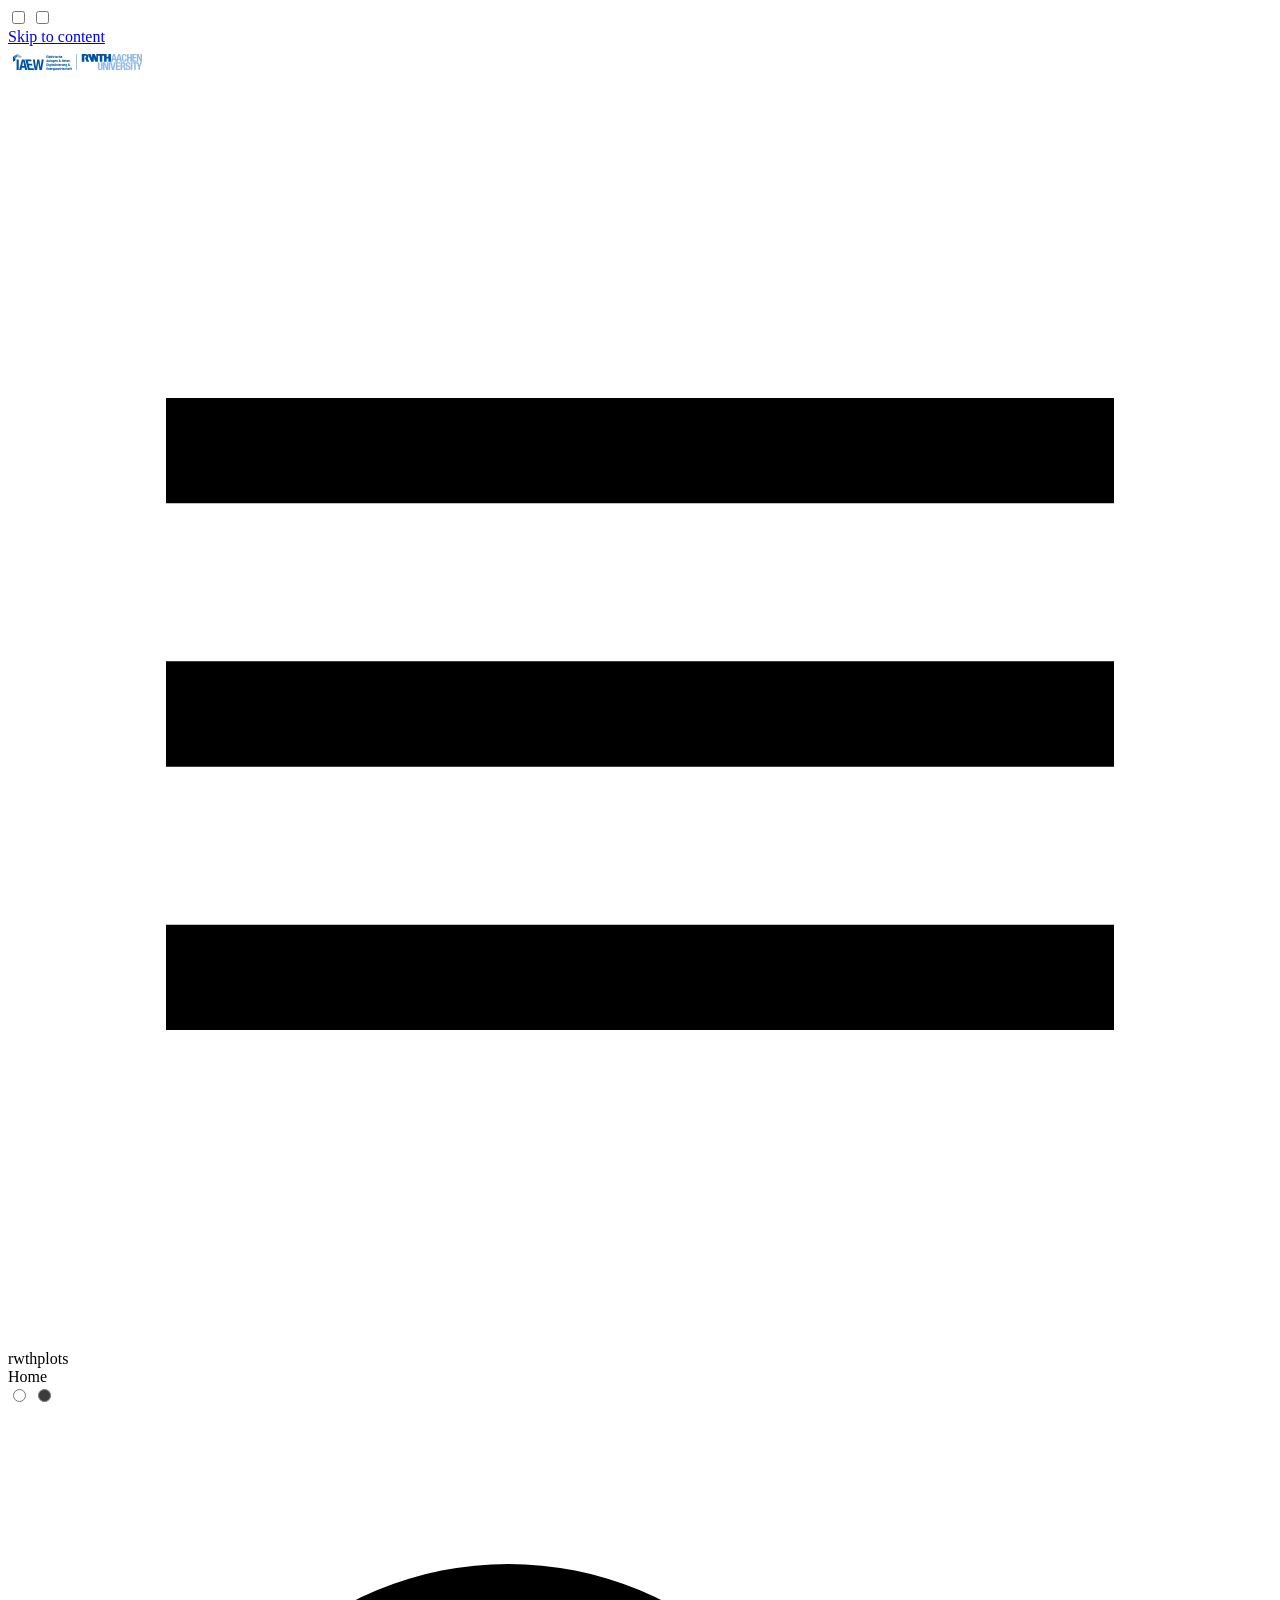
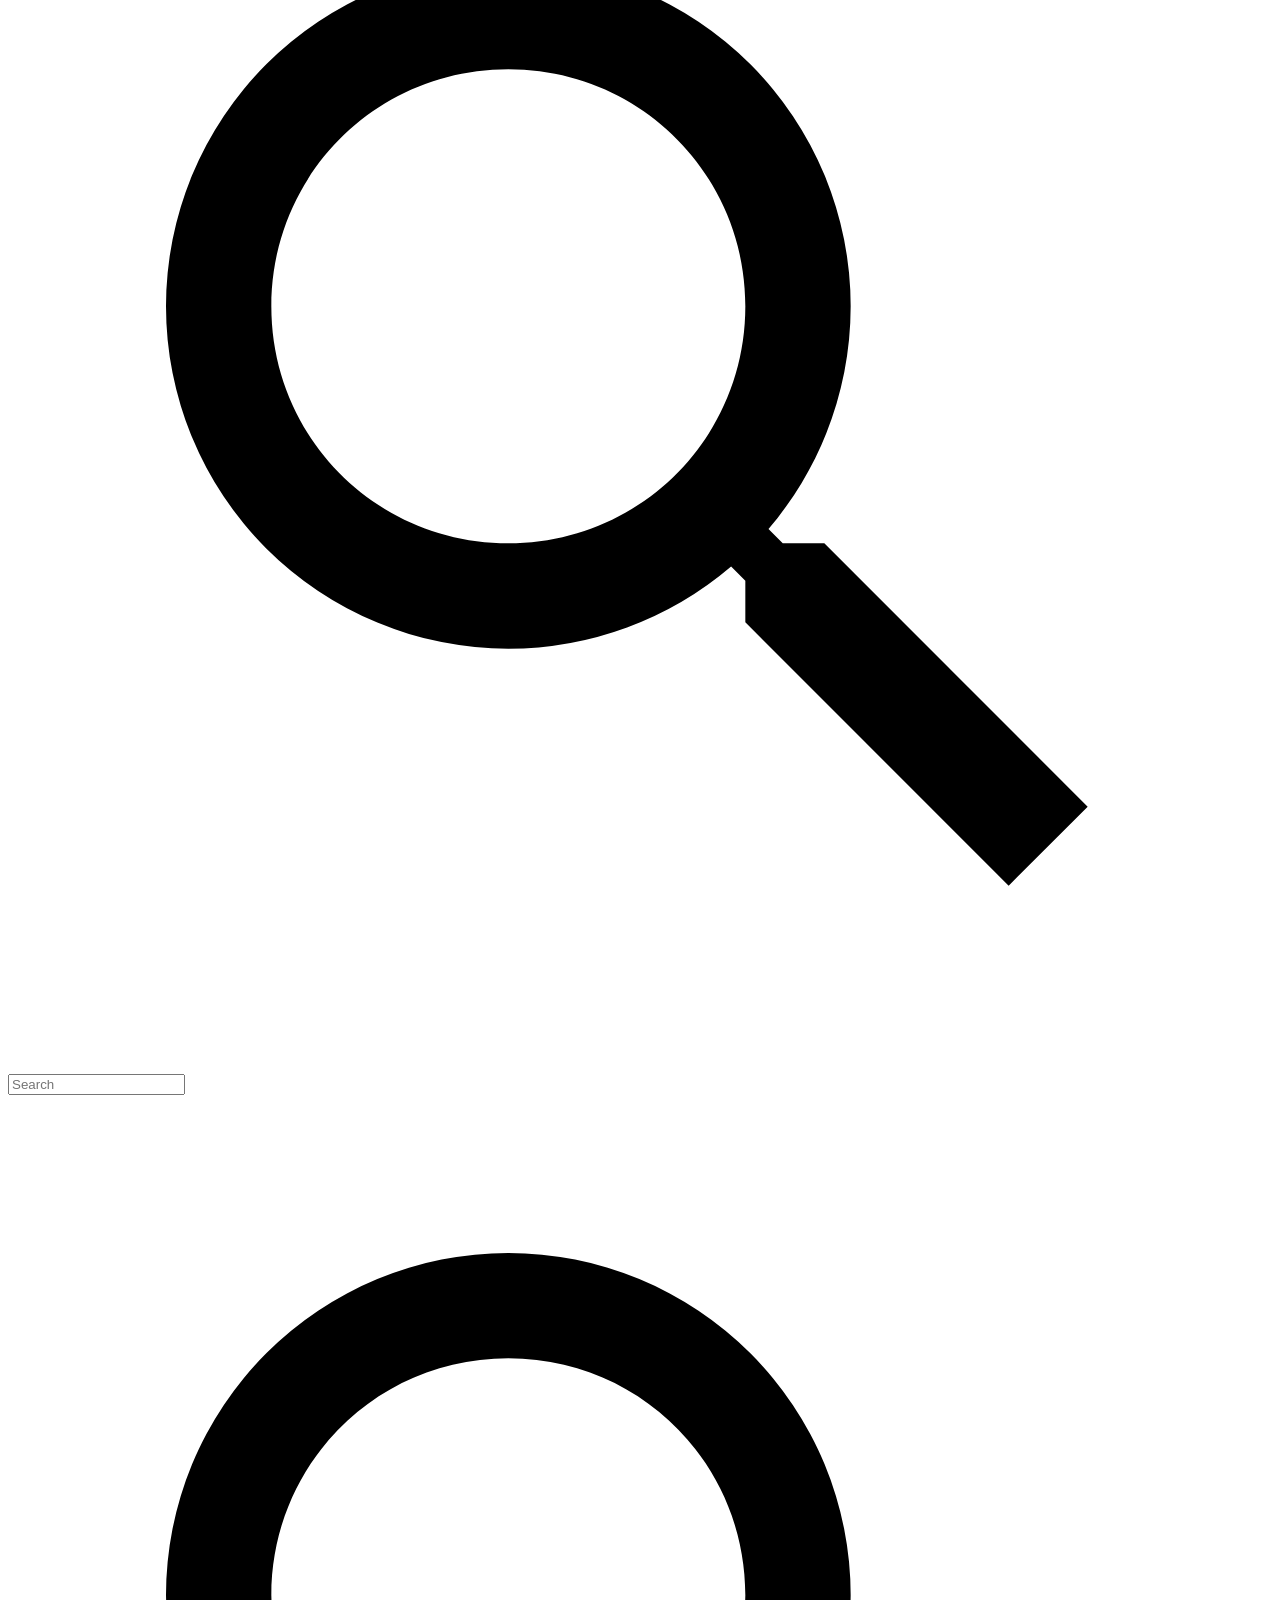
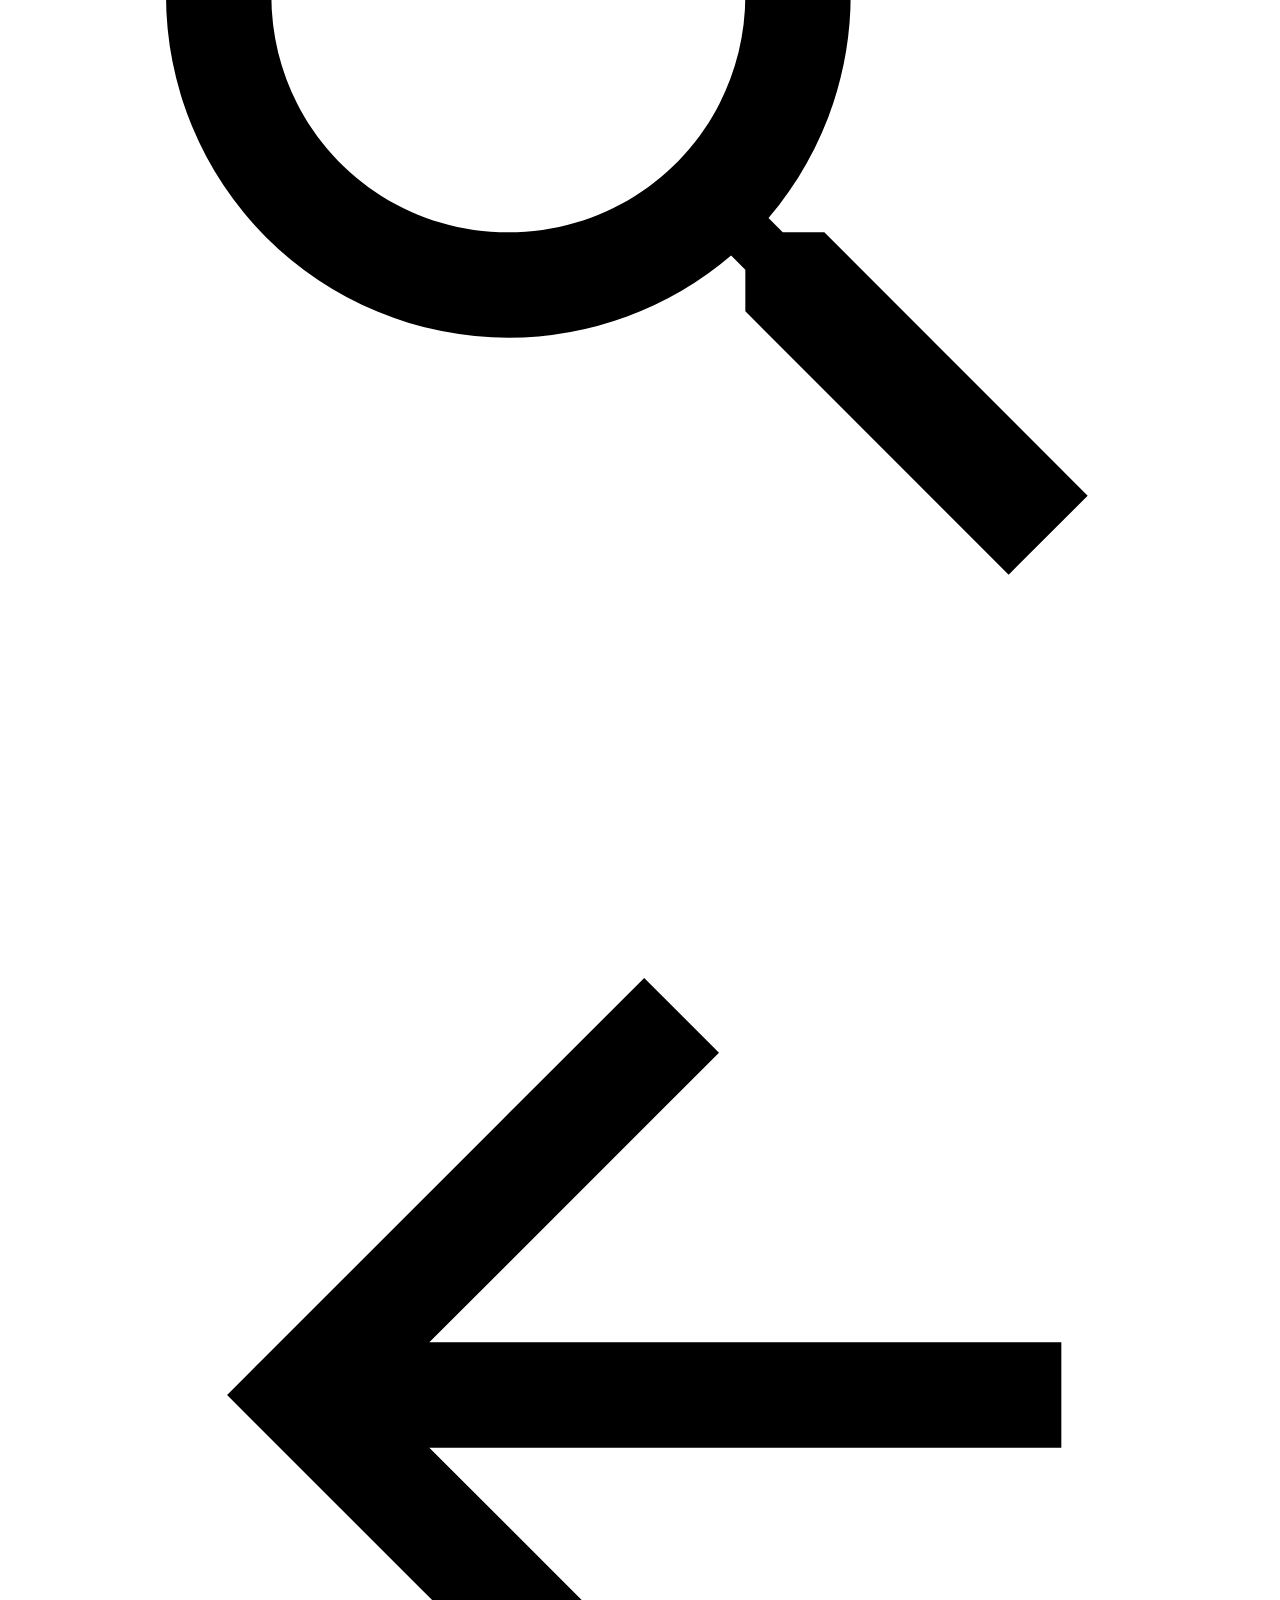
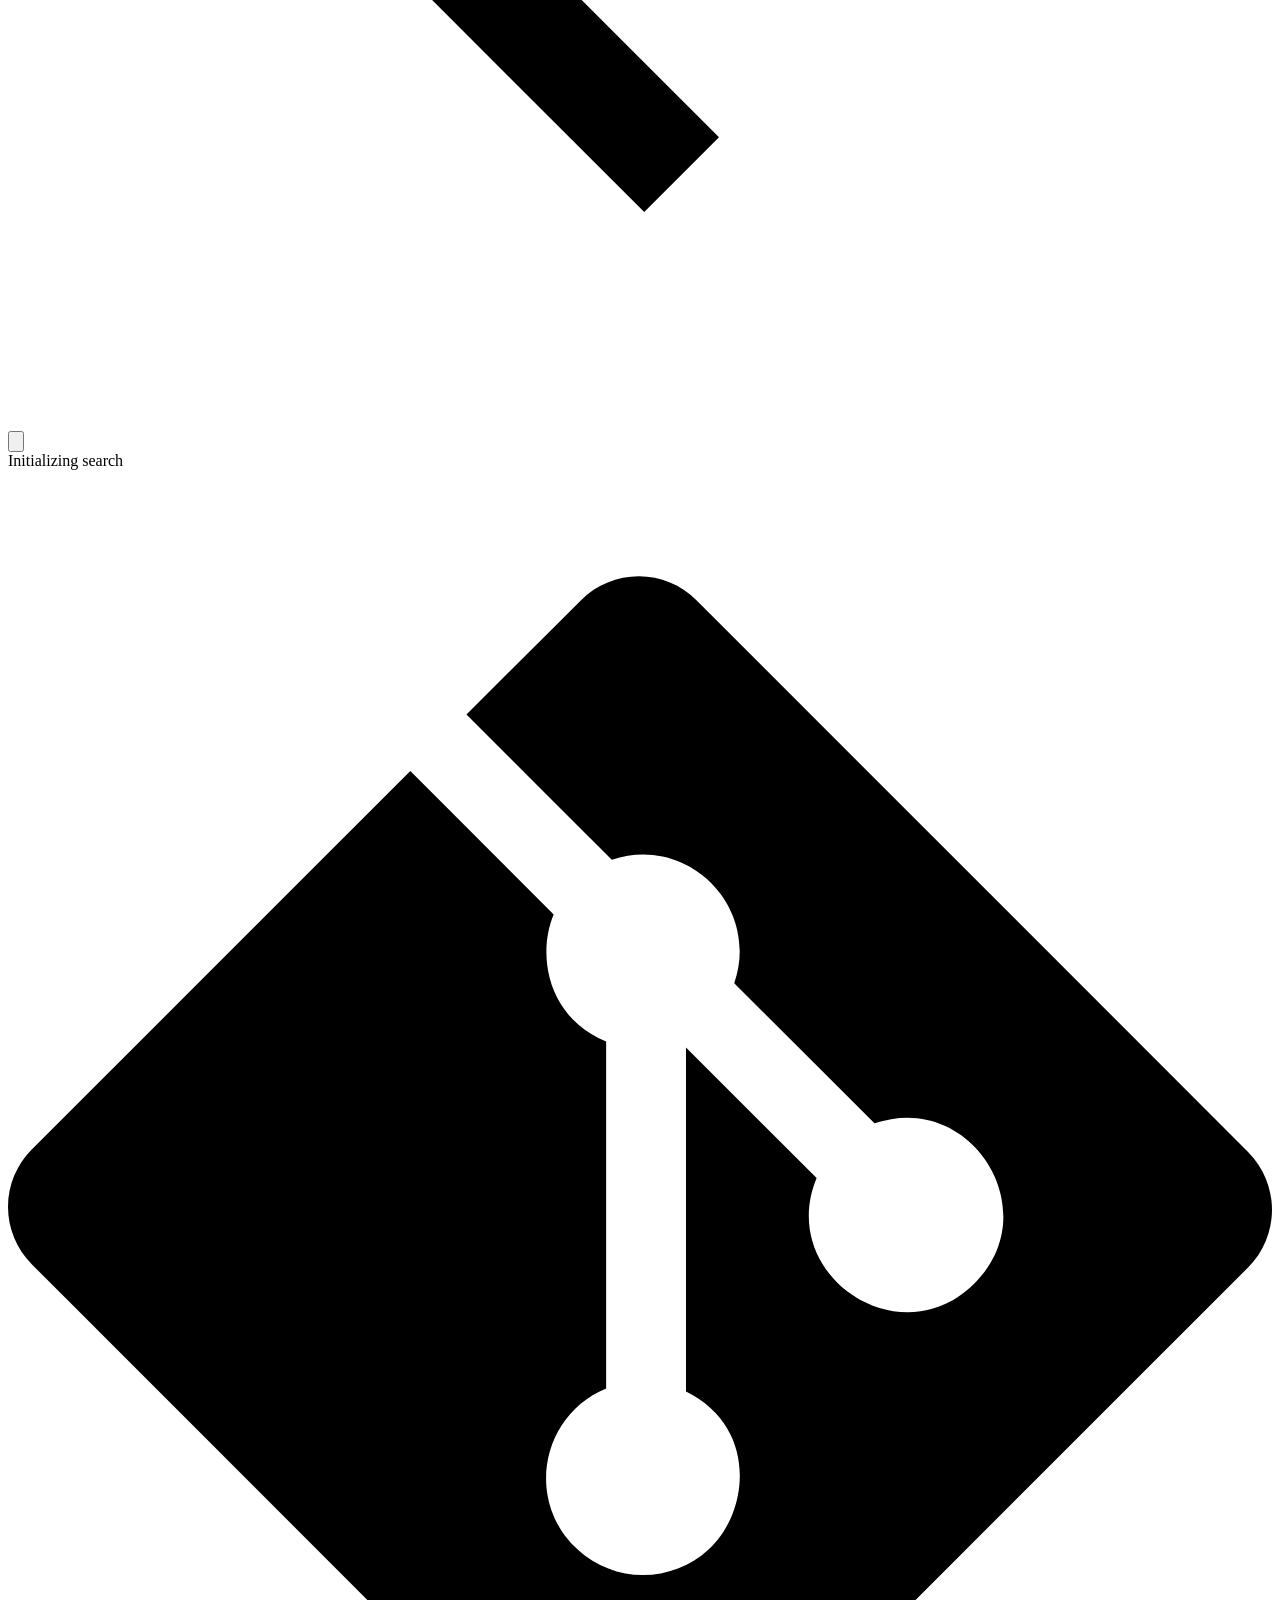
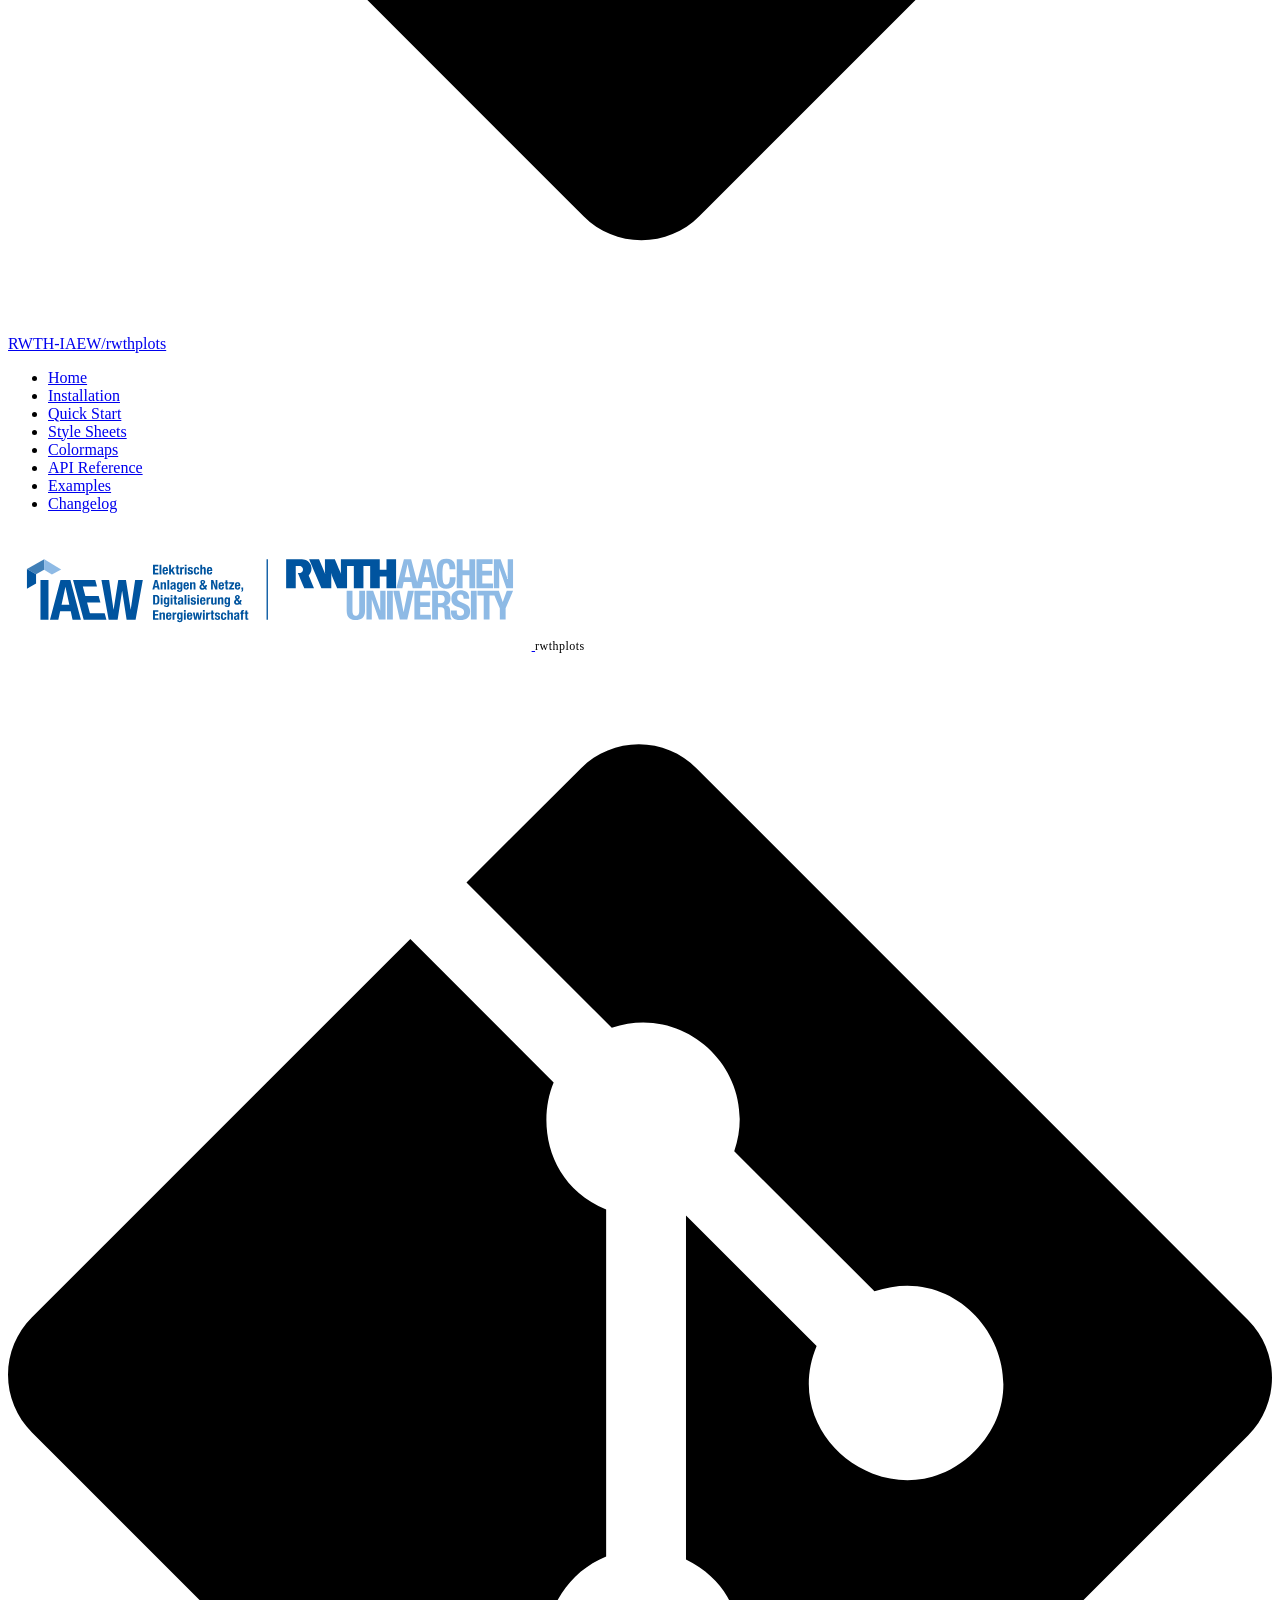
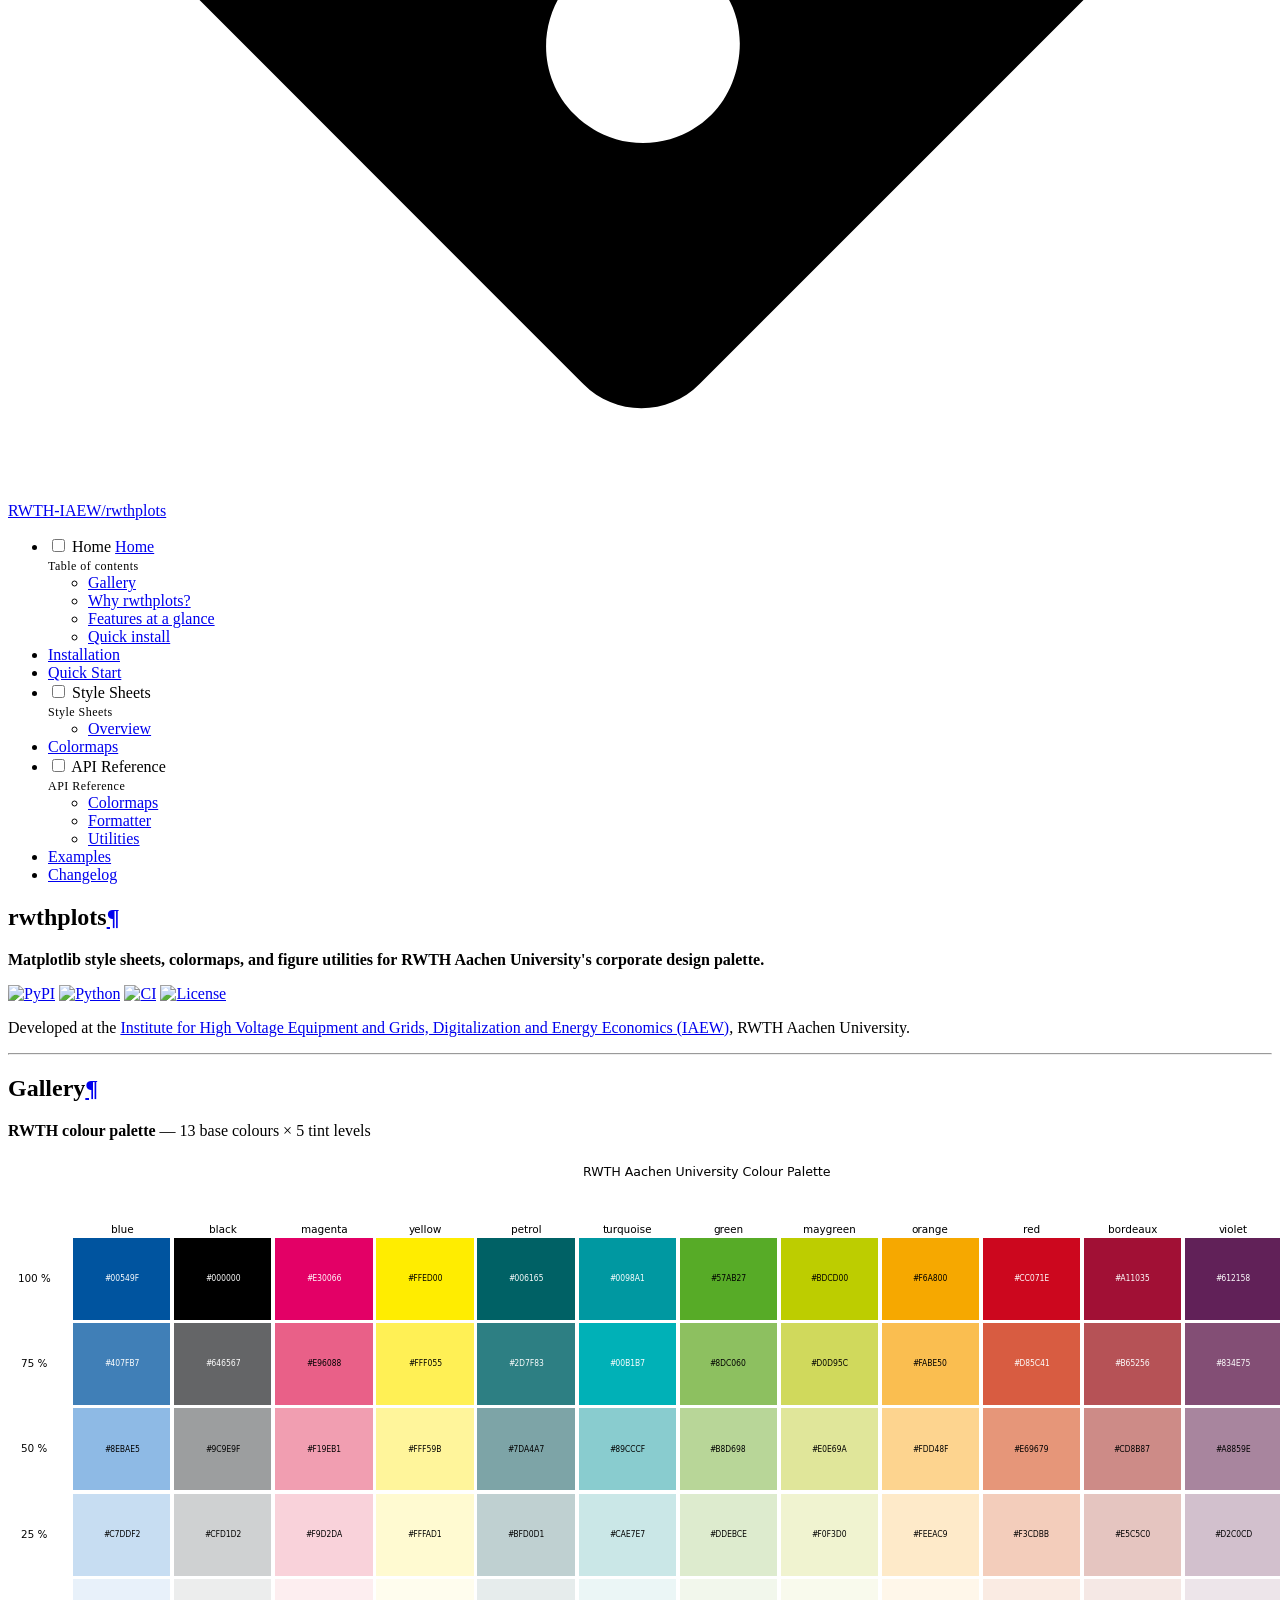
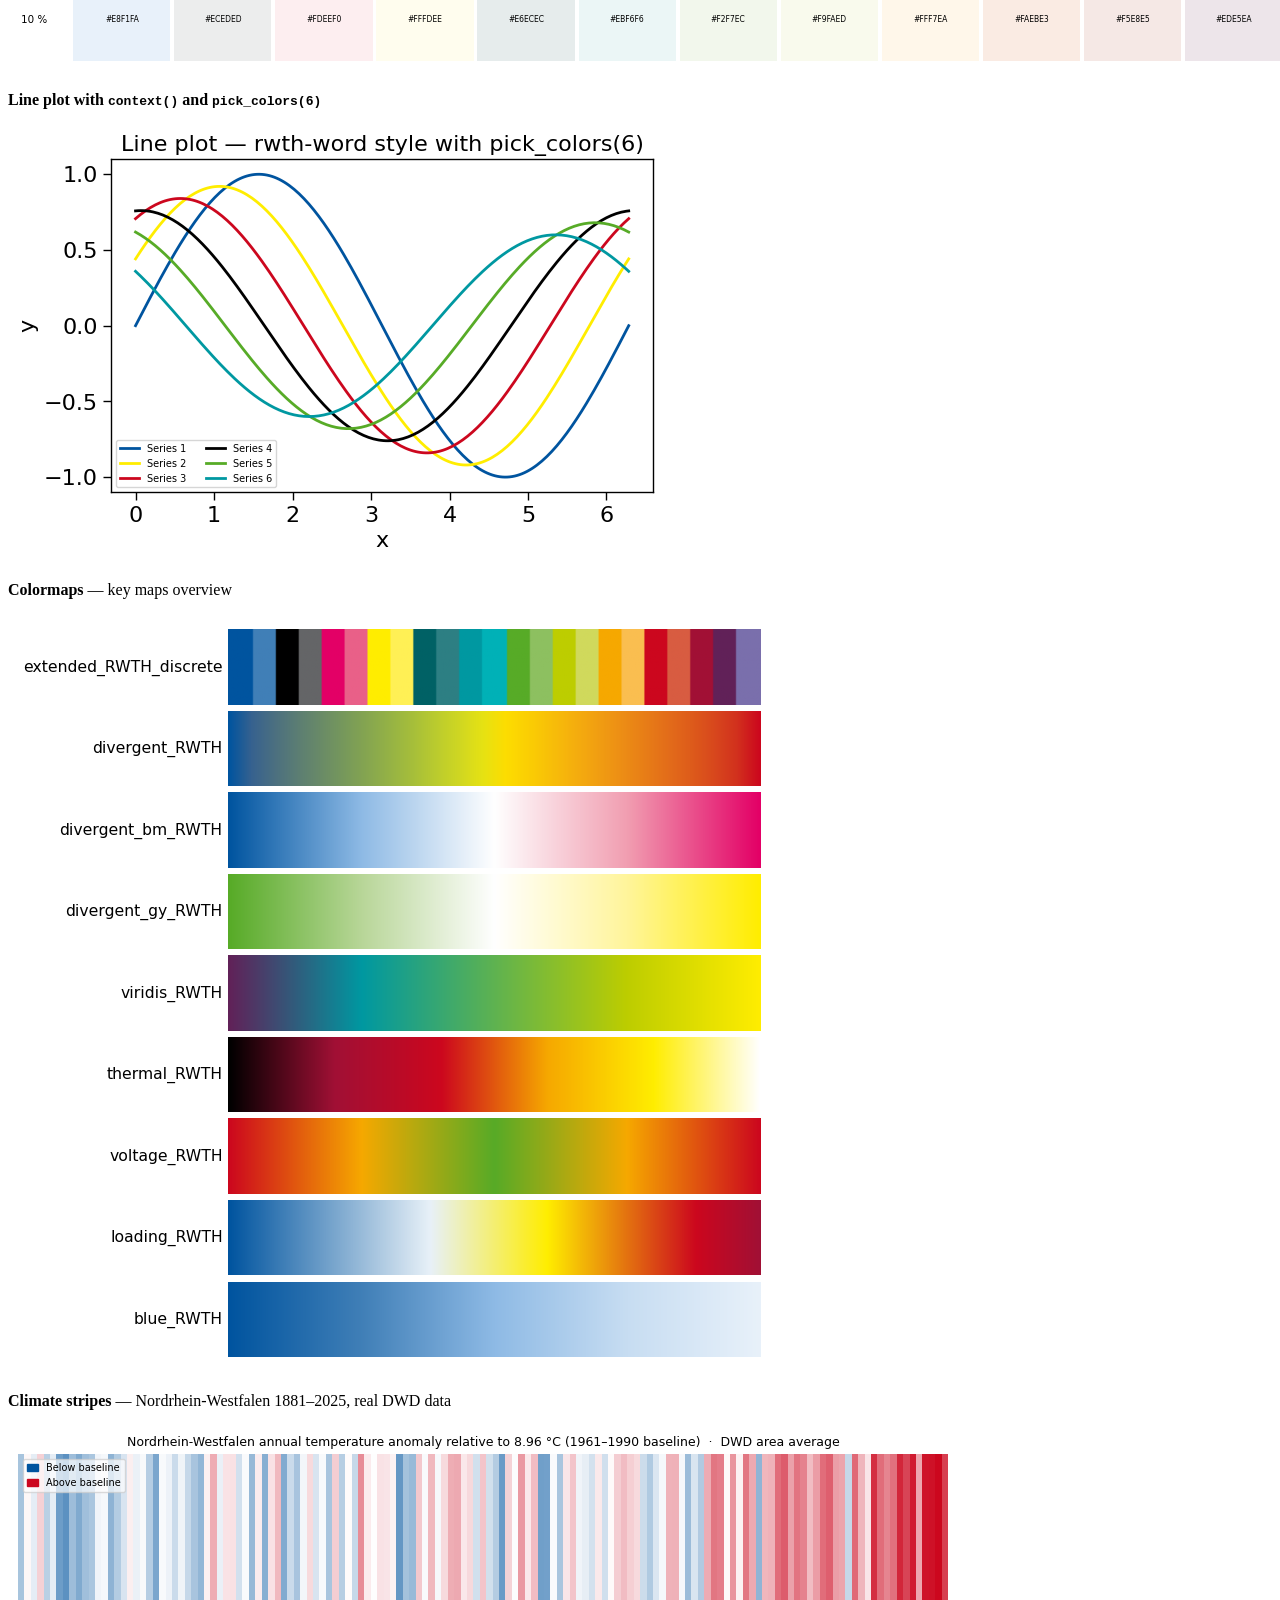
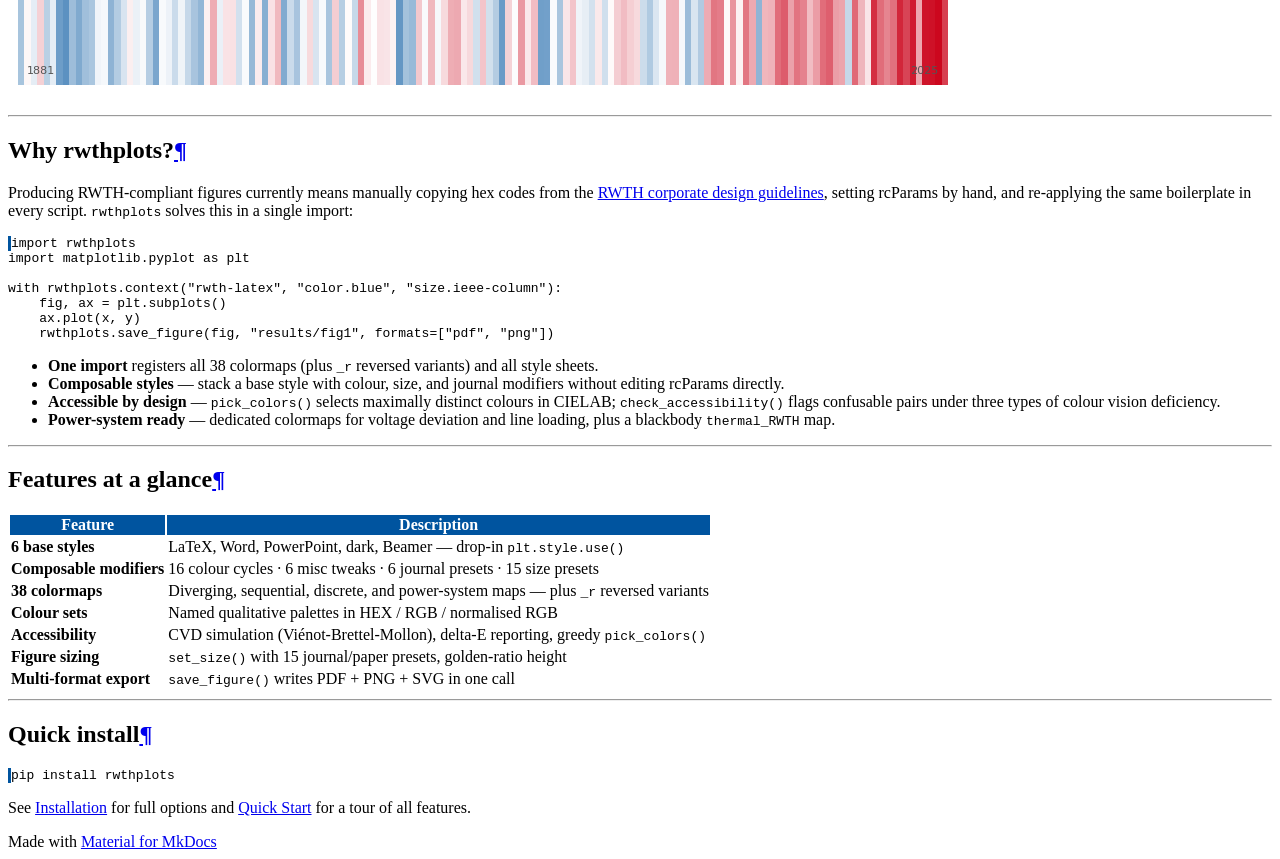
==== commit 934d6416: "Deployed 1b10b9e with MkDocs version: 1.6.1" ====
--- a/index.html
+++ b/index.html
@@ -934,7 +934,11 @@
 
 
 <h1 id="rwthplots">rwthplots<a class="headerlink" href="#rwthplots" title="Permanent link">&para;</a></h1>
-<p><strong>Matplotlib style sheets, colormaps, and colour utilities based on the RWTH Aachen University corporate design palette.</strong></p>
+<p><strong>Matplotlib style sheets, colormaps, and figure utilities for RWTH Aachen University's corporate design palette.</strong></p>
+<p><a href="https://pypi.org/project/rwthplots/"><img alt="PyPI" src="https://img.shields.io/pypi/v/rwthplots" /></a>
+<a href="https://pypi.org/project/rwthplots/"><img alt="Python" src="https://img.shields.io/pypi/pyversions/rwthplots" /></a>
+<a href="https://github.com/RWTH-IAEW/rwthplots/actions/workflows/ci.yml"><img alt="CI" src="https://github.com/RWTH-IAEW/rwthplots/actions/workflows/ci.yml/badge.svg" /></a>
+<a href="https://github.com/RWTH-IAEW/rwthplots/blob/main/LICENSE.txt"><img alt="License" src="https://img.shields.io/badge/license-MIT-green" /></a></p>
 <p>Developed at the <a href="https://www.iaew.rwth-aachen.de">Institute for High Voltage Equipment and Grids, Digitalization and Energy Economics (IAEW)</a>, RWTH Aachen University.</p>
 <hr />
 <h2 id="gallery">Gallery<a class="headerlink" href="#gallery" title="Permanent link">&para;</a></h2>
@@ -944,13 +948,14 @@
 <p><img alt="Style demo" src="images/style_demo.png" /></p>
 <p><strong>Colormaps</strong> — key maps overview</p>
 <p><img alt="Colormaps" src="images/colormaps.png" /></p>
-<p><strong>Climate stripes</strong> — RWTH blue / red with opacity</p>
+<p><strong>Climate stripes</strong> — Nordrhein-Westfalen 1881–2025, real DWD data</p>
 <p><img alt="Climate stripes" src="images/climate_stripes.png" /></p>
 <hr />
 <h2 id="why-rwthplots">Why rwthplots?<a class="headerlink" href="#why-rwthplots" title="Permanent link">&para;</a></h2>
-<p>Publishing figures in RWTH Aachen house style currently requires manually
-copy-pasting hex codes, setting rcParams by hand, and re-applying the same
-boilerplate in every script.  rwthplots solves this in one import:</p>
+<p>Producing RWTH-compliant figures currently means manually copying hex codes from the
+<a href="https://www.rwth-aachen.de/go/id/obfa">RWTH corporate design guidelines</a>, setting rcParams
+by hand, and re-applying the same boilerplate in every script.
+<code>rwthplots</code> solves this in a single import:</p>
 <div class="highlight"><pre><span></span><code><a id="__codelineno-0-1" name="__codelineno-0-1" href="#__codelineno-0-1"></a><span class="kn">import</span><span class="w"> </span><span class="nn">rwthplots</span>
 <a id="__codelineno-0-2" name="__codelineno-0-2" href="#__codelineno-0-2"></a><span class="kn">import</span><span class="w"> </span><span class="nn">matplotlib.pyplot</span><span class="w"> </span><span class="k">as</span><span class="w"> </span><span class="nn">plt</span>
 <a id="__codelineno-0-3" name="__codelineno-0-3" href="#__codelineno-0-3"></a>
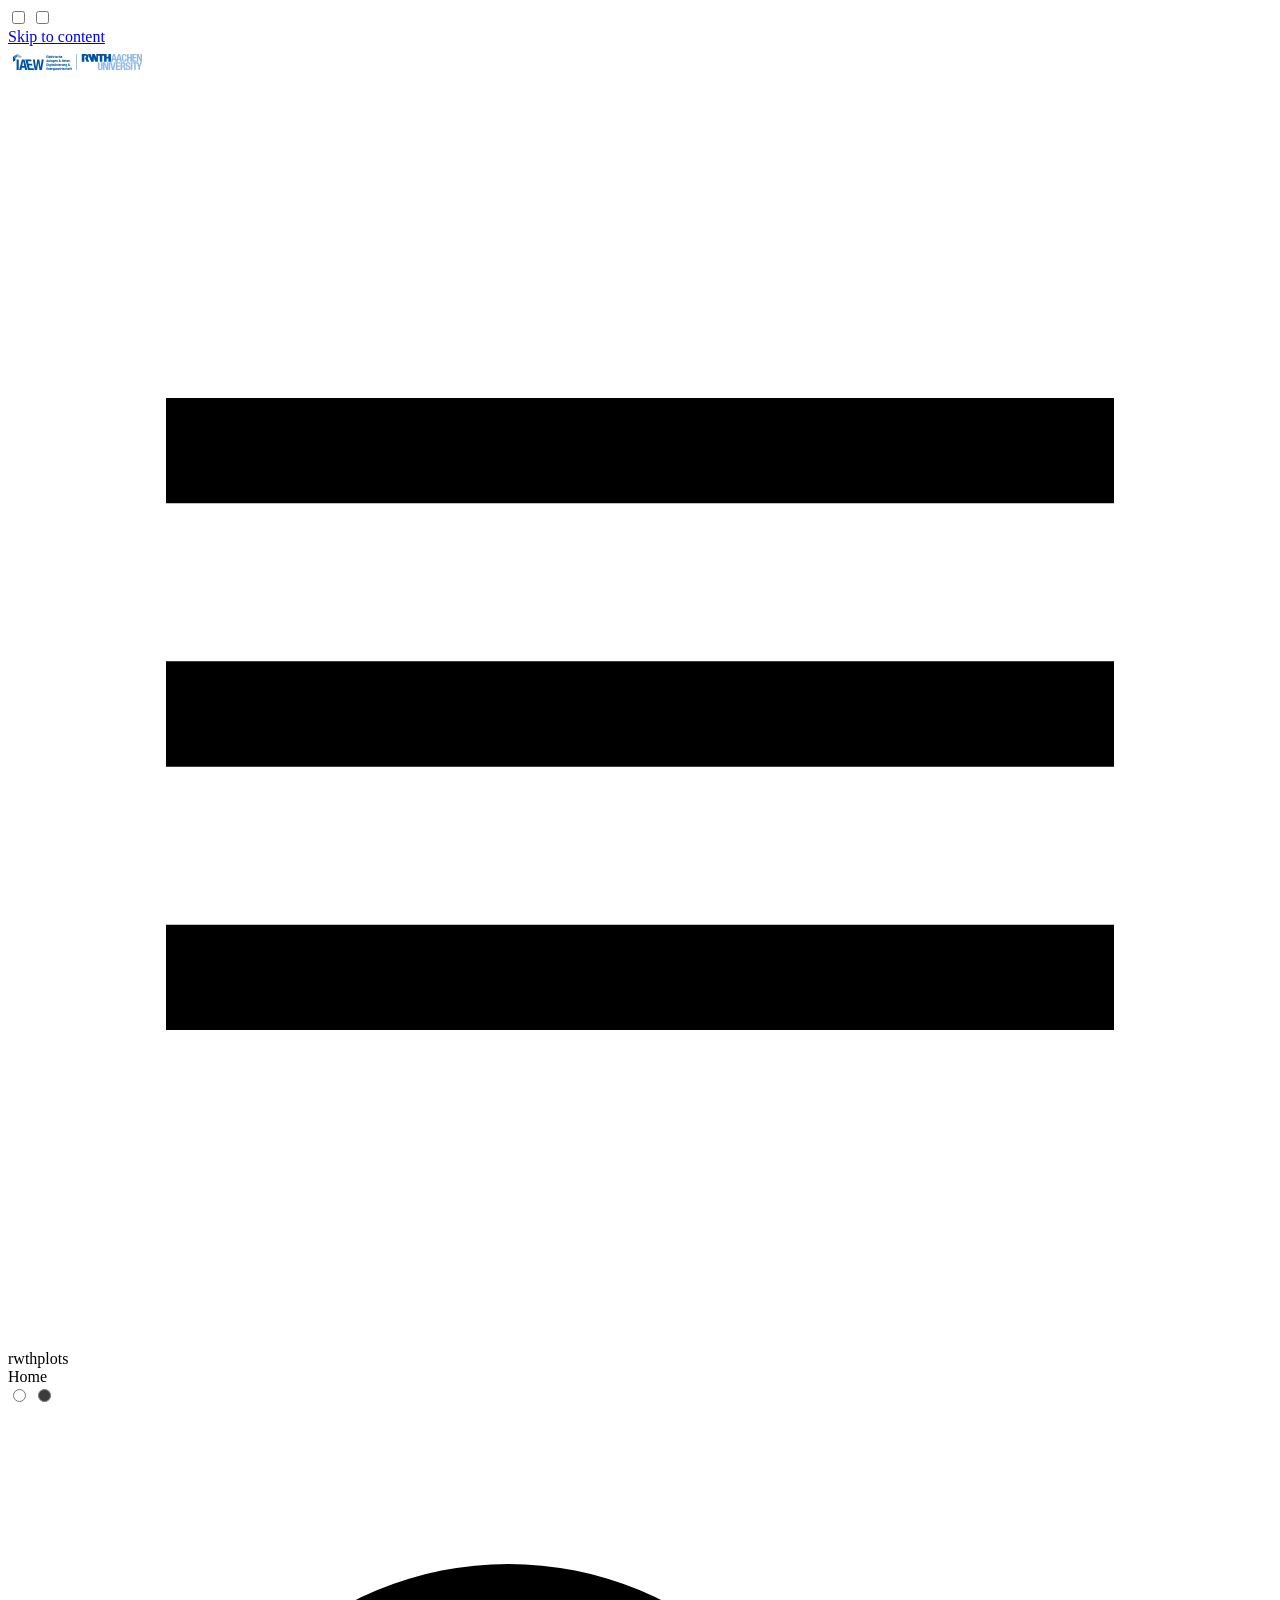
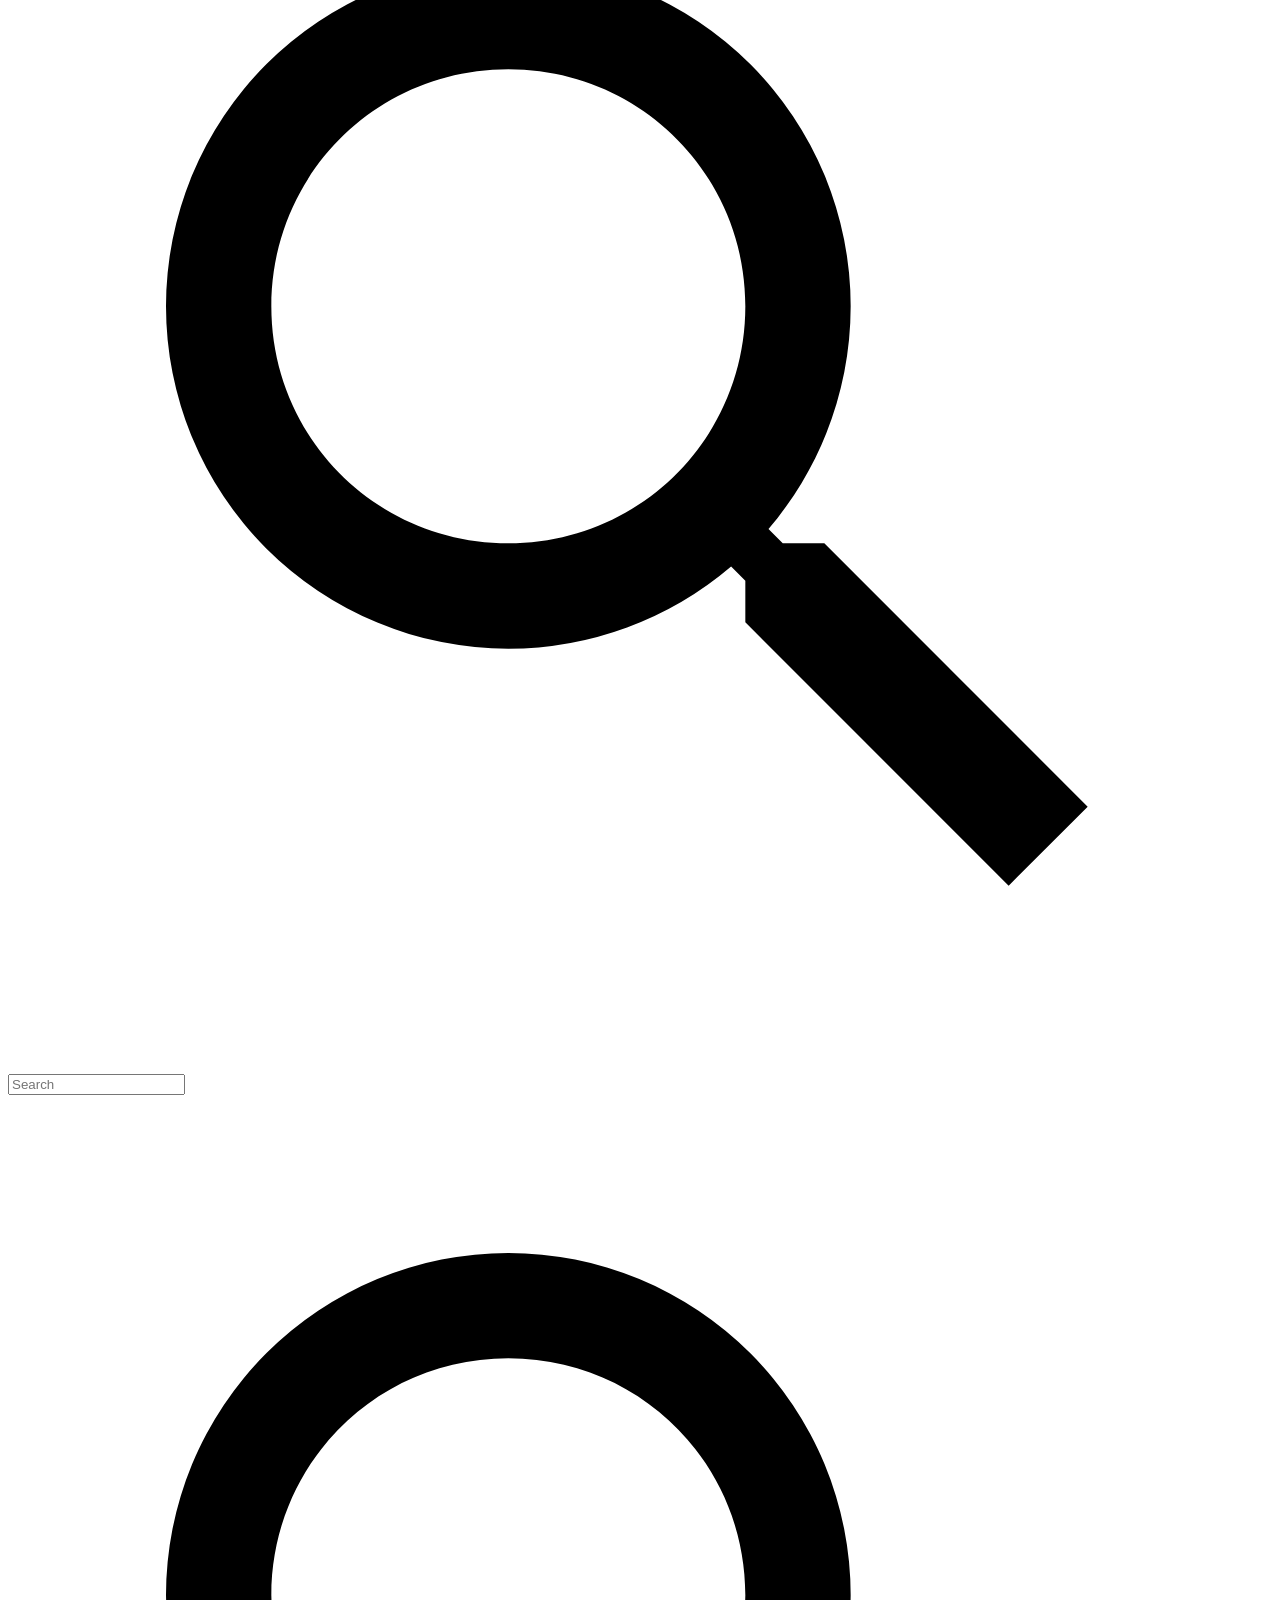
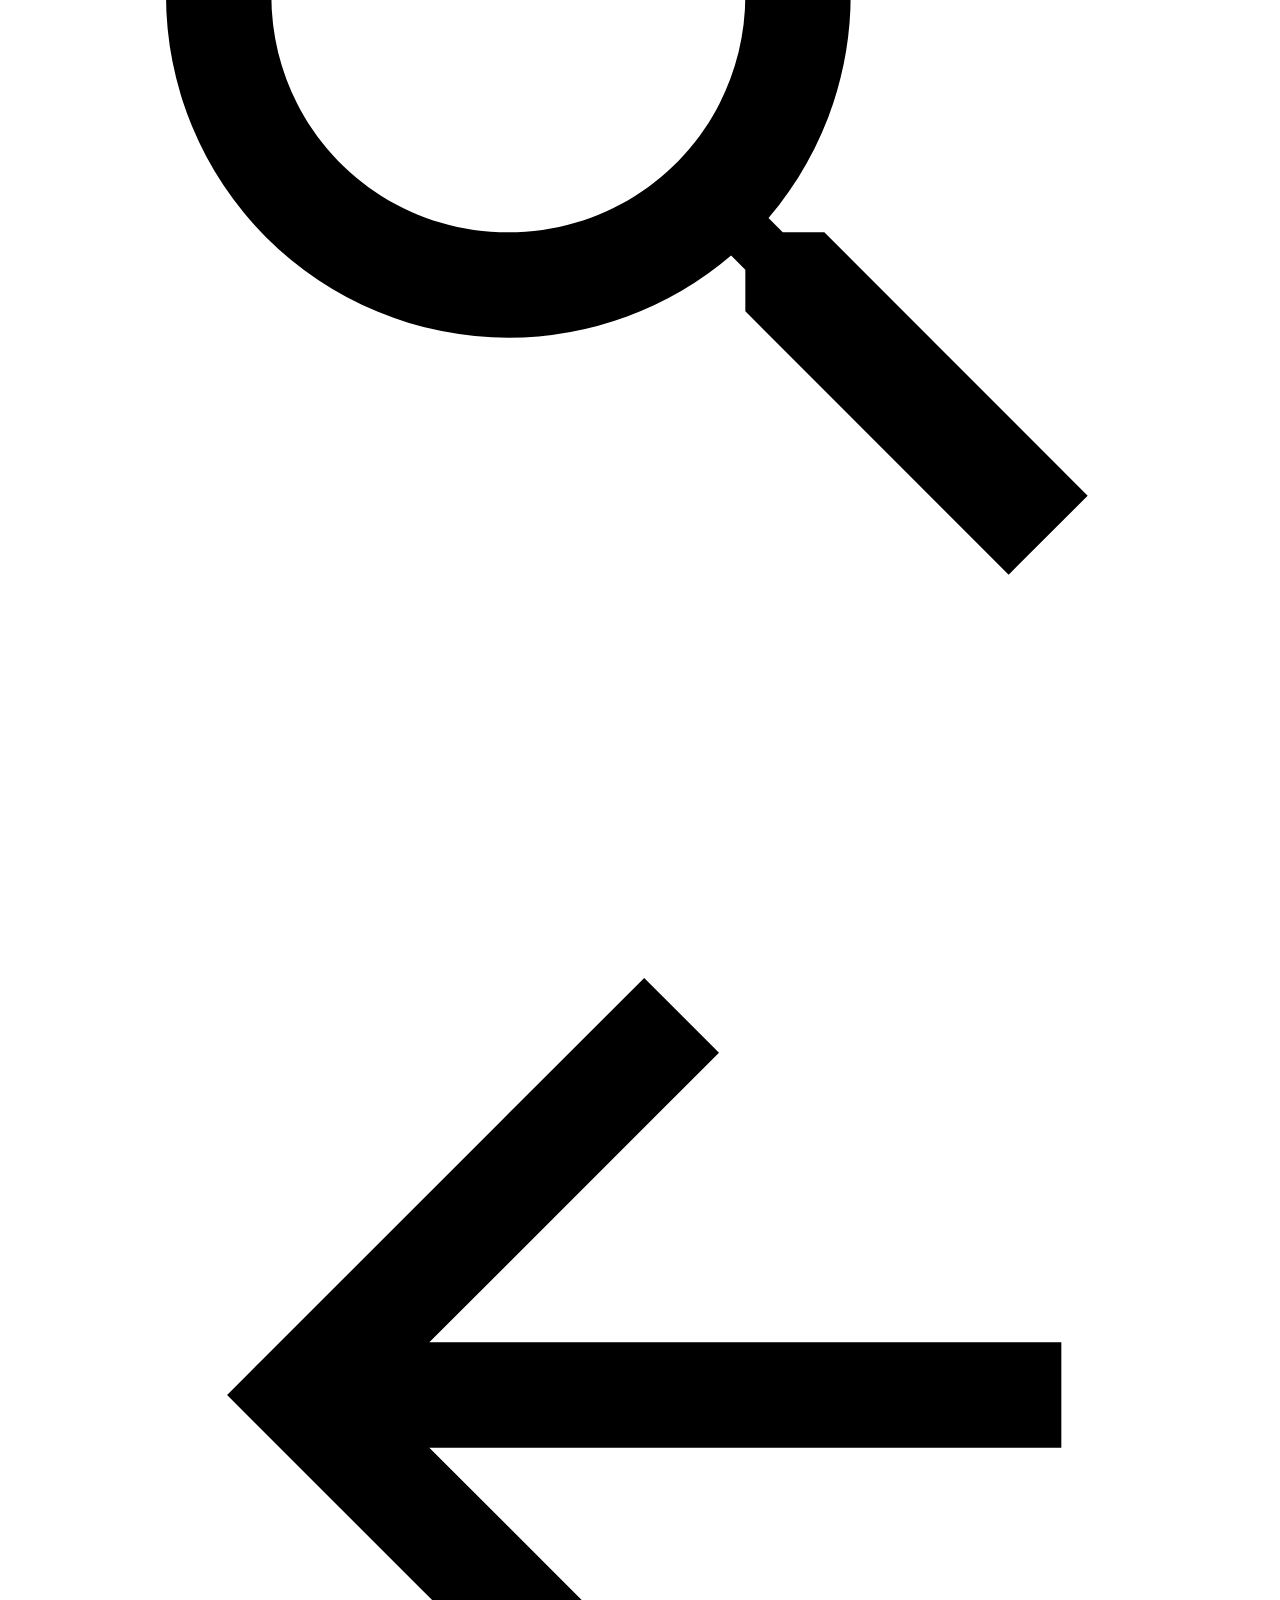
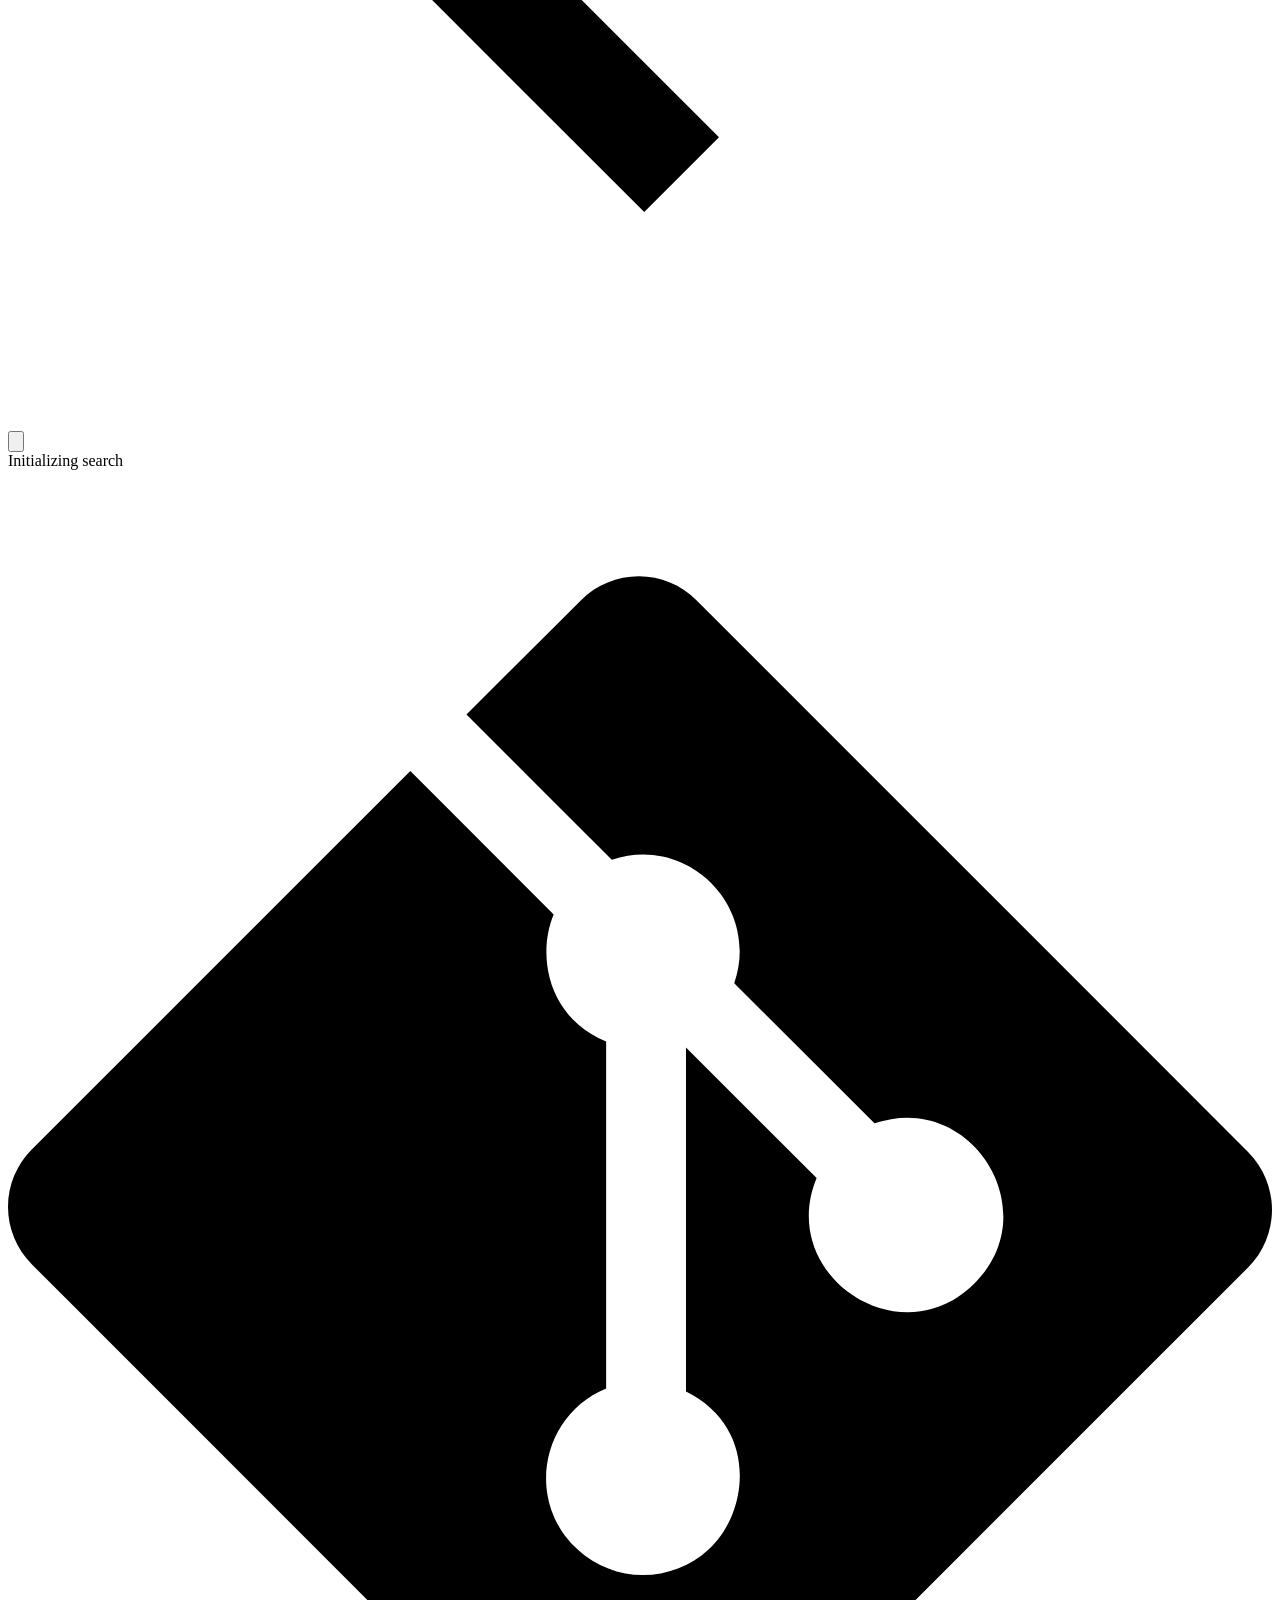
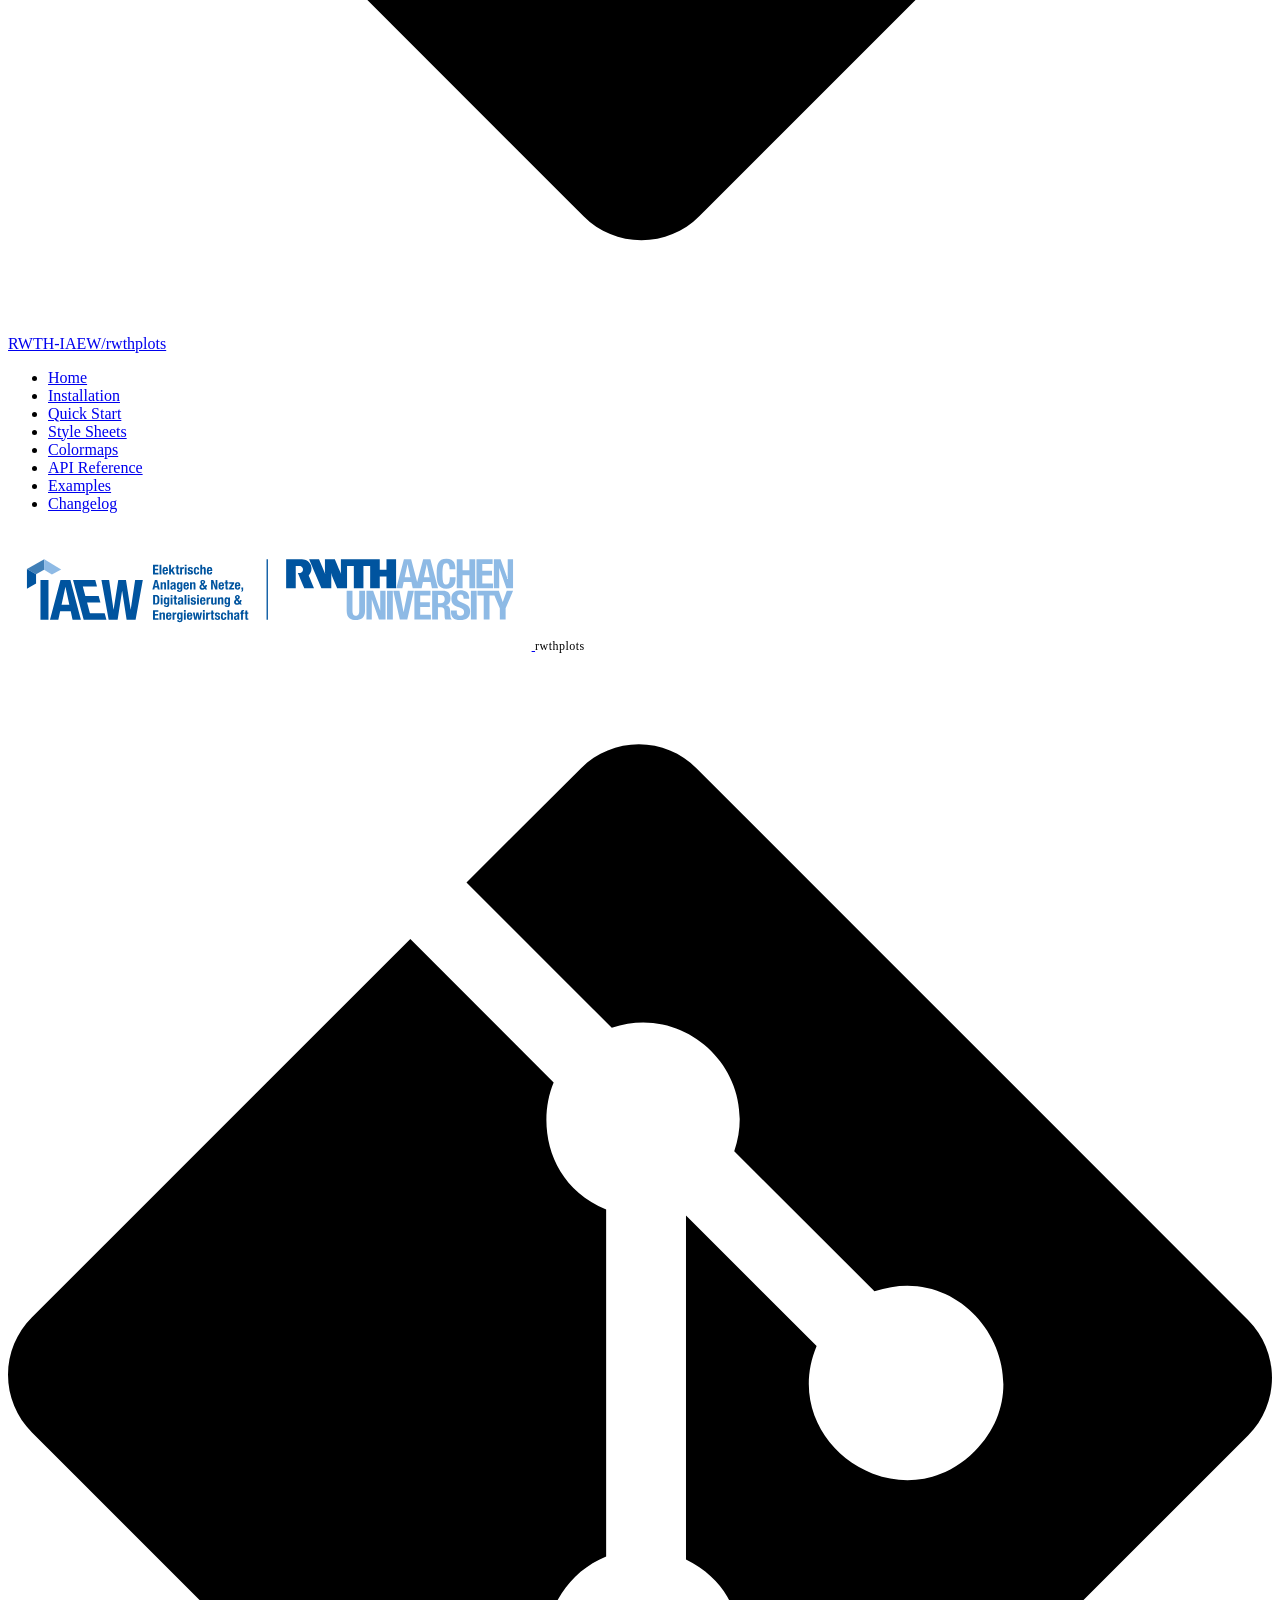
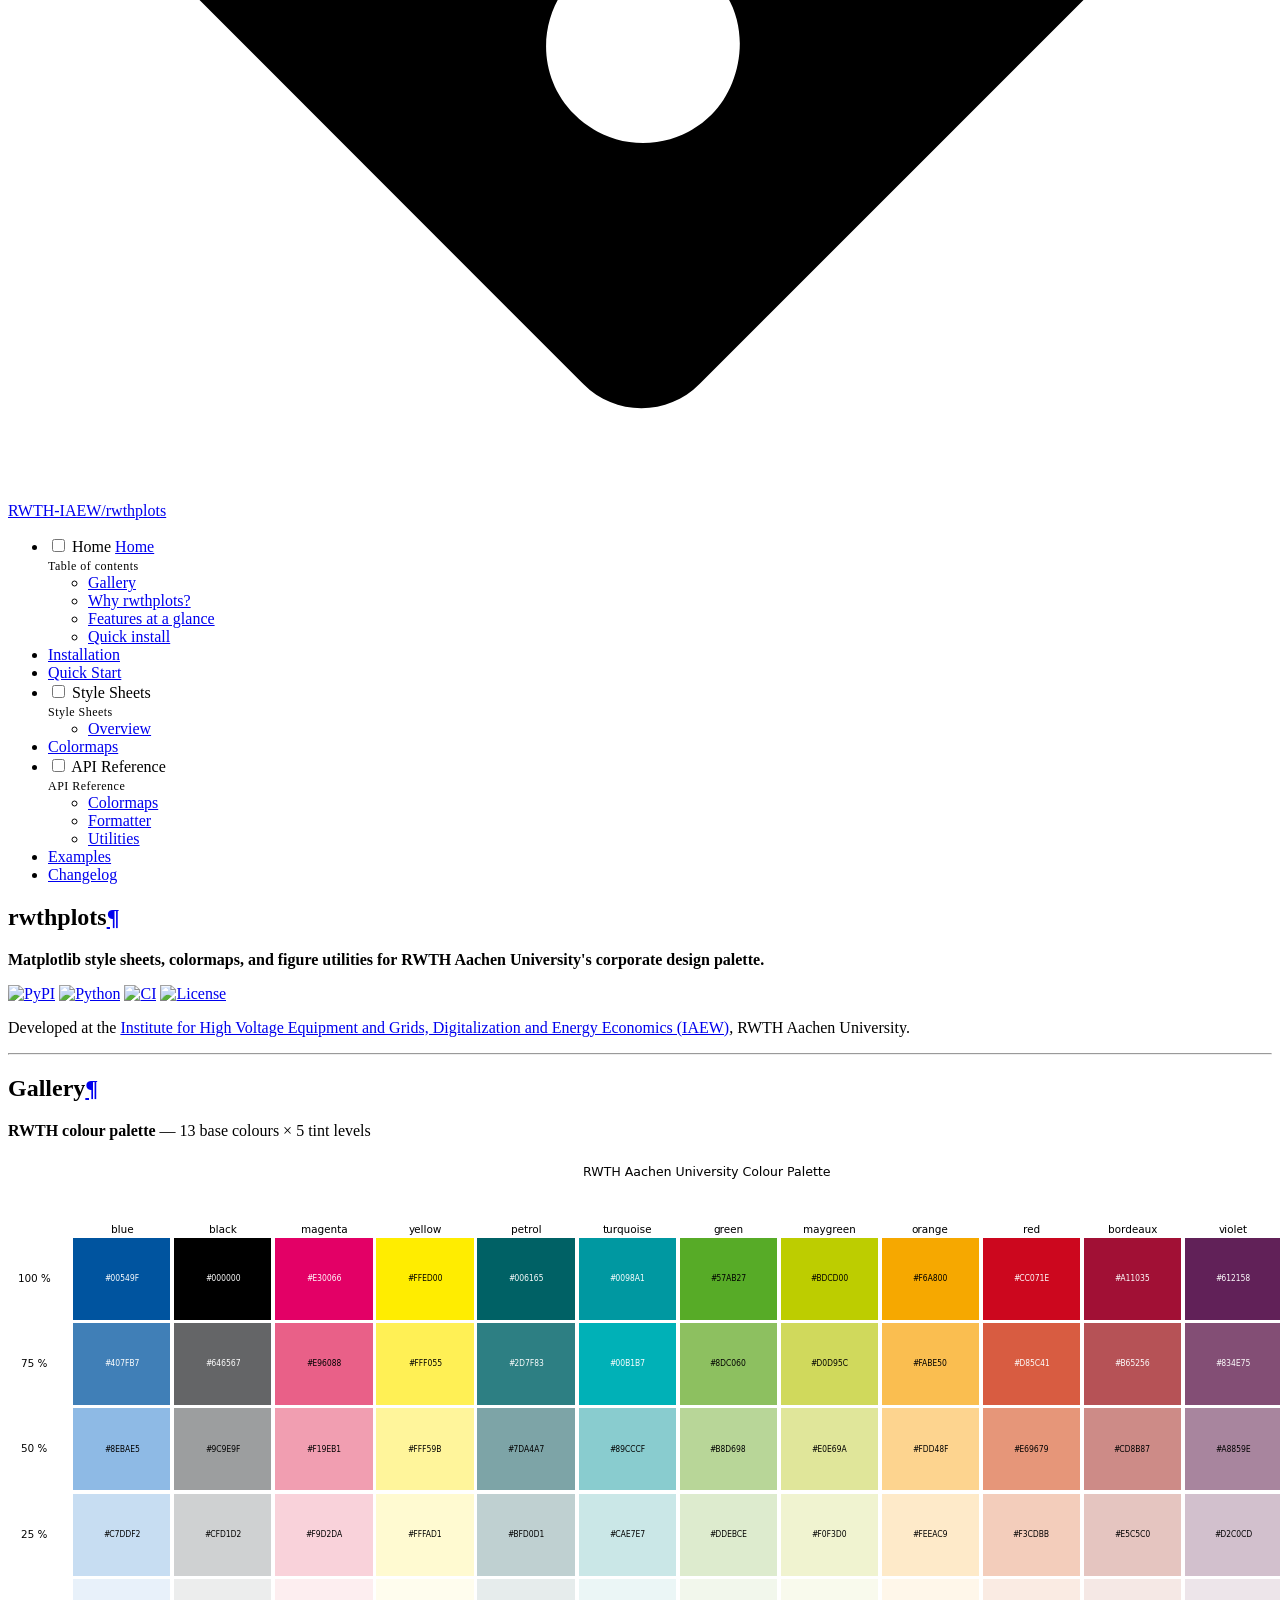
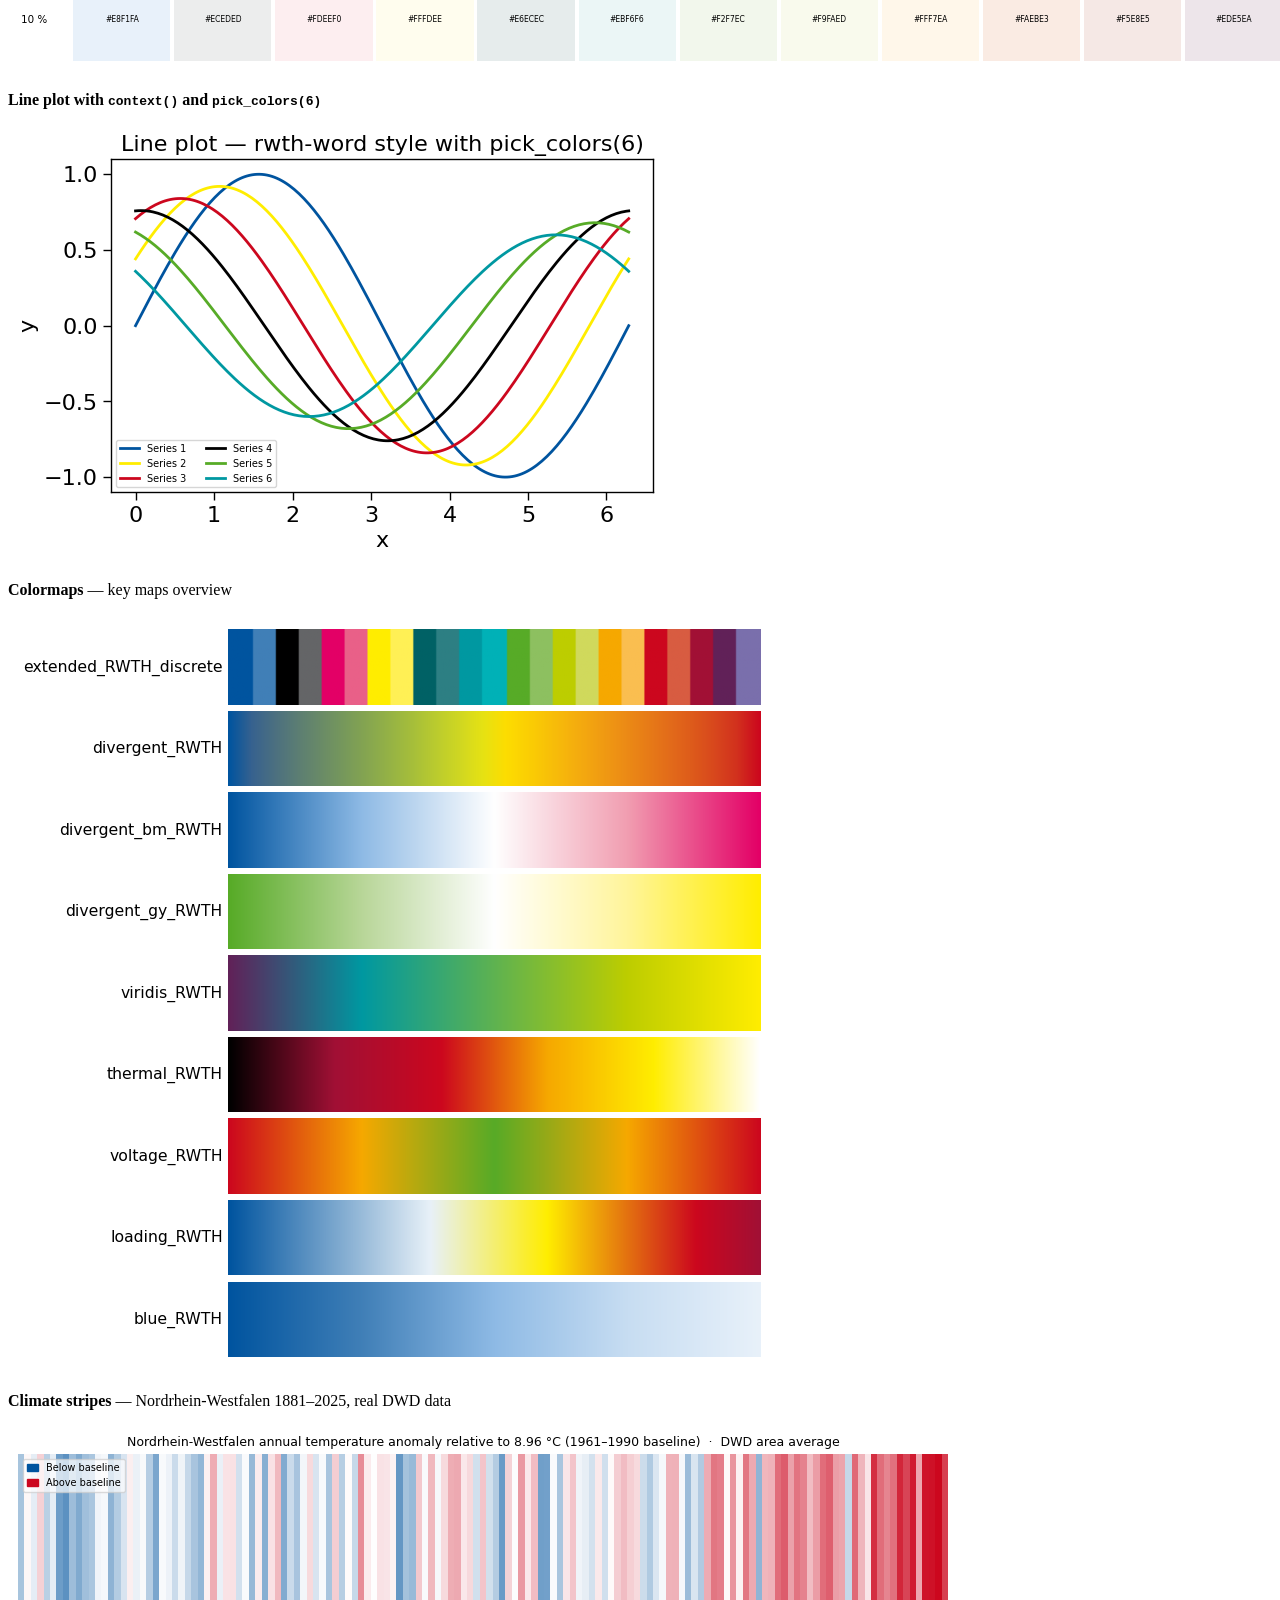
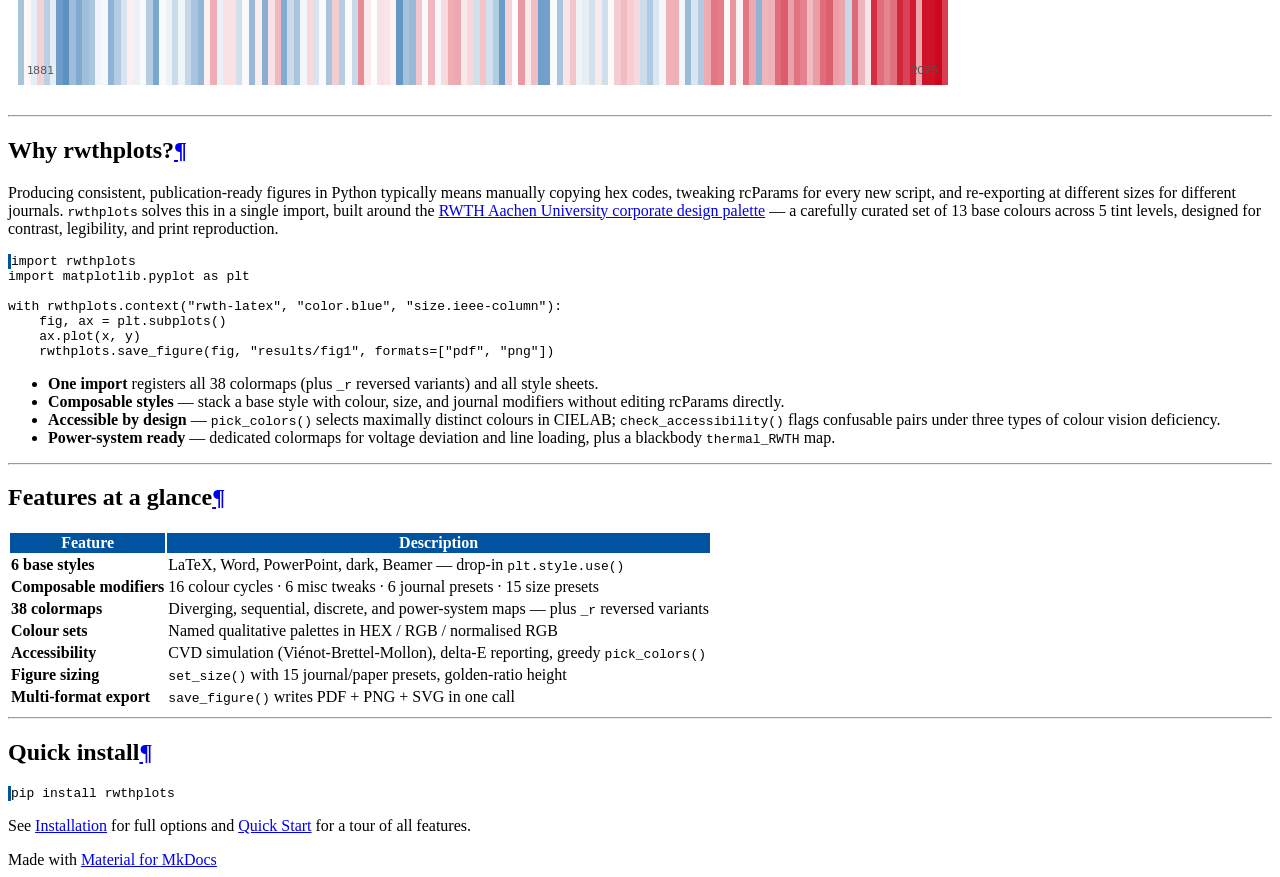
==== commit cde8a342: "Deployed 70fa86b with MkDocs version: 1.6.1" ====
--- a/index.html
+++ b/index.html
@@ -952,10 +952,13 @@
 <p><img alt="Climate stripes" src="images/climate_stripes.png" /></p>
 <hr />
 <h2 id="why-rwthplots">Why rwthplots?<a class="headerlink" href="#why-rwthplots" title="Permanent link">&para;</a></h2>
-<p>Producing RWTH-compliant figures currently means manually copying hex codes from the
-<a href="https://www.rwth-aachen.de/go/id/obfa">RWTH corporate design guidelines</a>, setting rcParams
-by hand, and re-applying the same boilerplate in every script.
-<code>rwthplots</code> solves this in a single import:</p>
+<p>Producing consistent, publication-ready figures in Python typically means
+manually copying hex codes, tweaking rcParams for every new script, and
+re-exporting at different sizes for different journals.  <code>rwthplots</code> solves
+this in a single import, built around the
+<a href="https://www.rwth-aachen.de/go/id/obfa">RWTH Aachen University corporate design palette</a> —
+a carefully curated set of 13 base colours across 5 tint levels, designed for
+contrast, legibility, and print reproduction.</p>
 <div class="highlight"><pre><span></span><code><a id="__codelineno-0-1" name="__codelineno-0-1" href="#__codelineno-0-1"></a><span class="kn">import</span><span class="w"> </span><span class="nn">rwthplots</span>
 <a id="__codelineno-0-2" name="__codelineno-0-2" href="#__codelineno-0-2"></a><span class="kn">import</span><span class="w"> </span><span class="nn">matplotlib.pyplot</span><span class="w"> </span><span class="k">as</span><span class="w"> </span><span class="nn">plt</span>
 <a id="__codelineno-0-3" name="__codelineno-0-3" href="#__codelineno-0-3"></a>
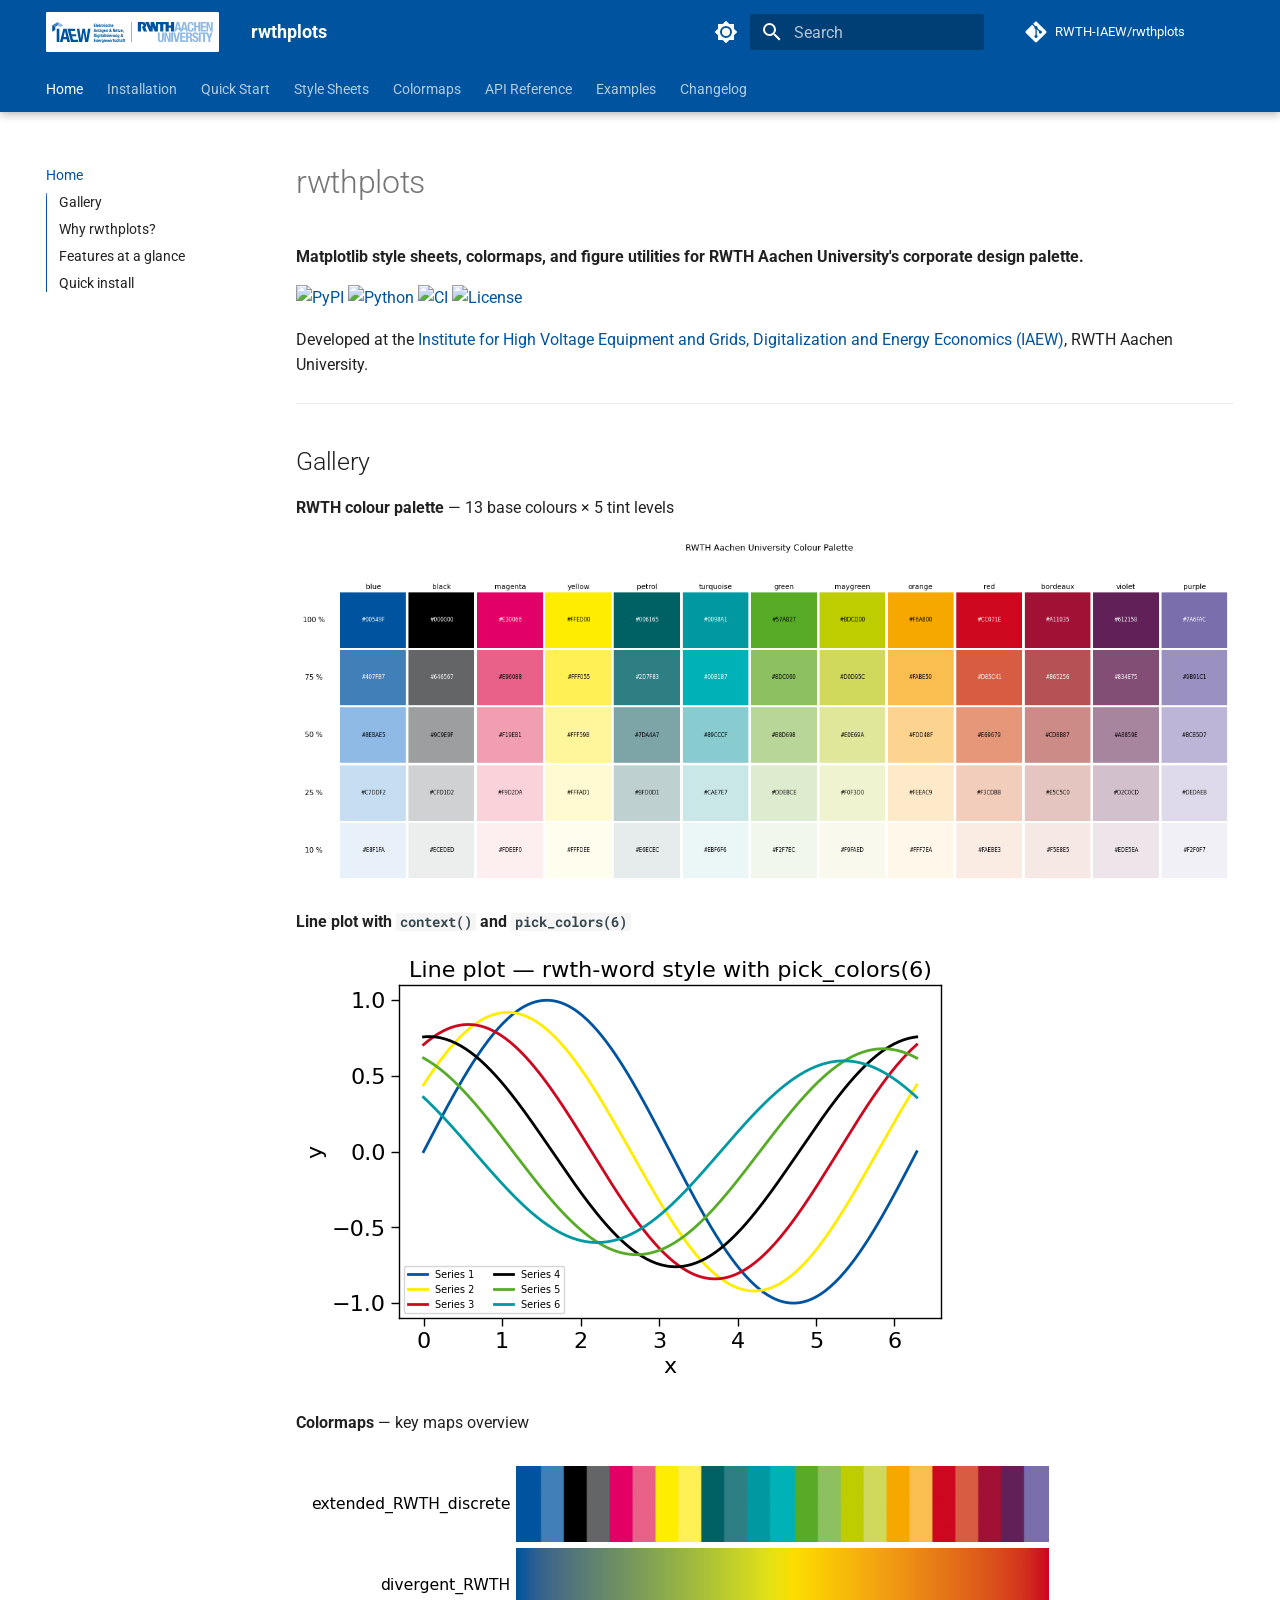
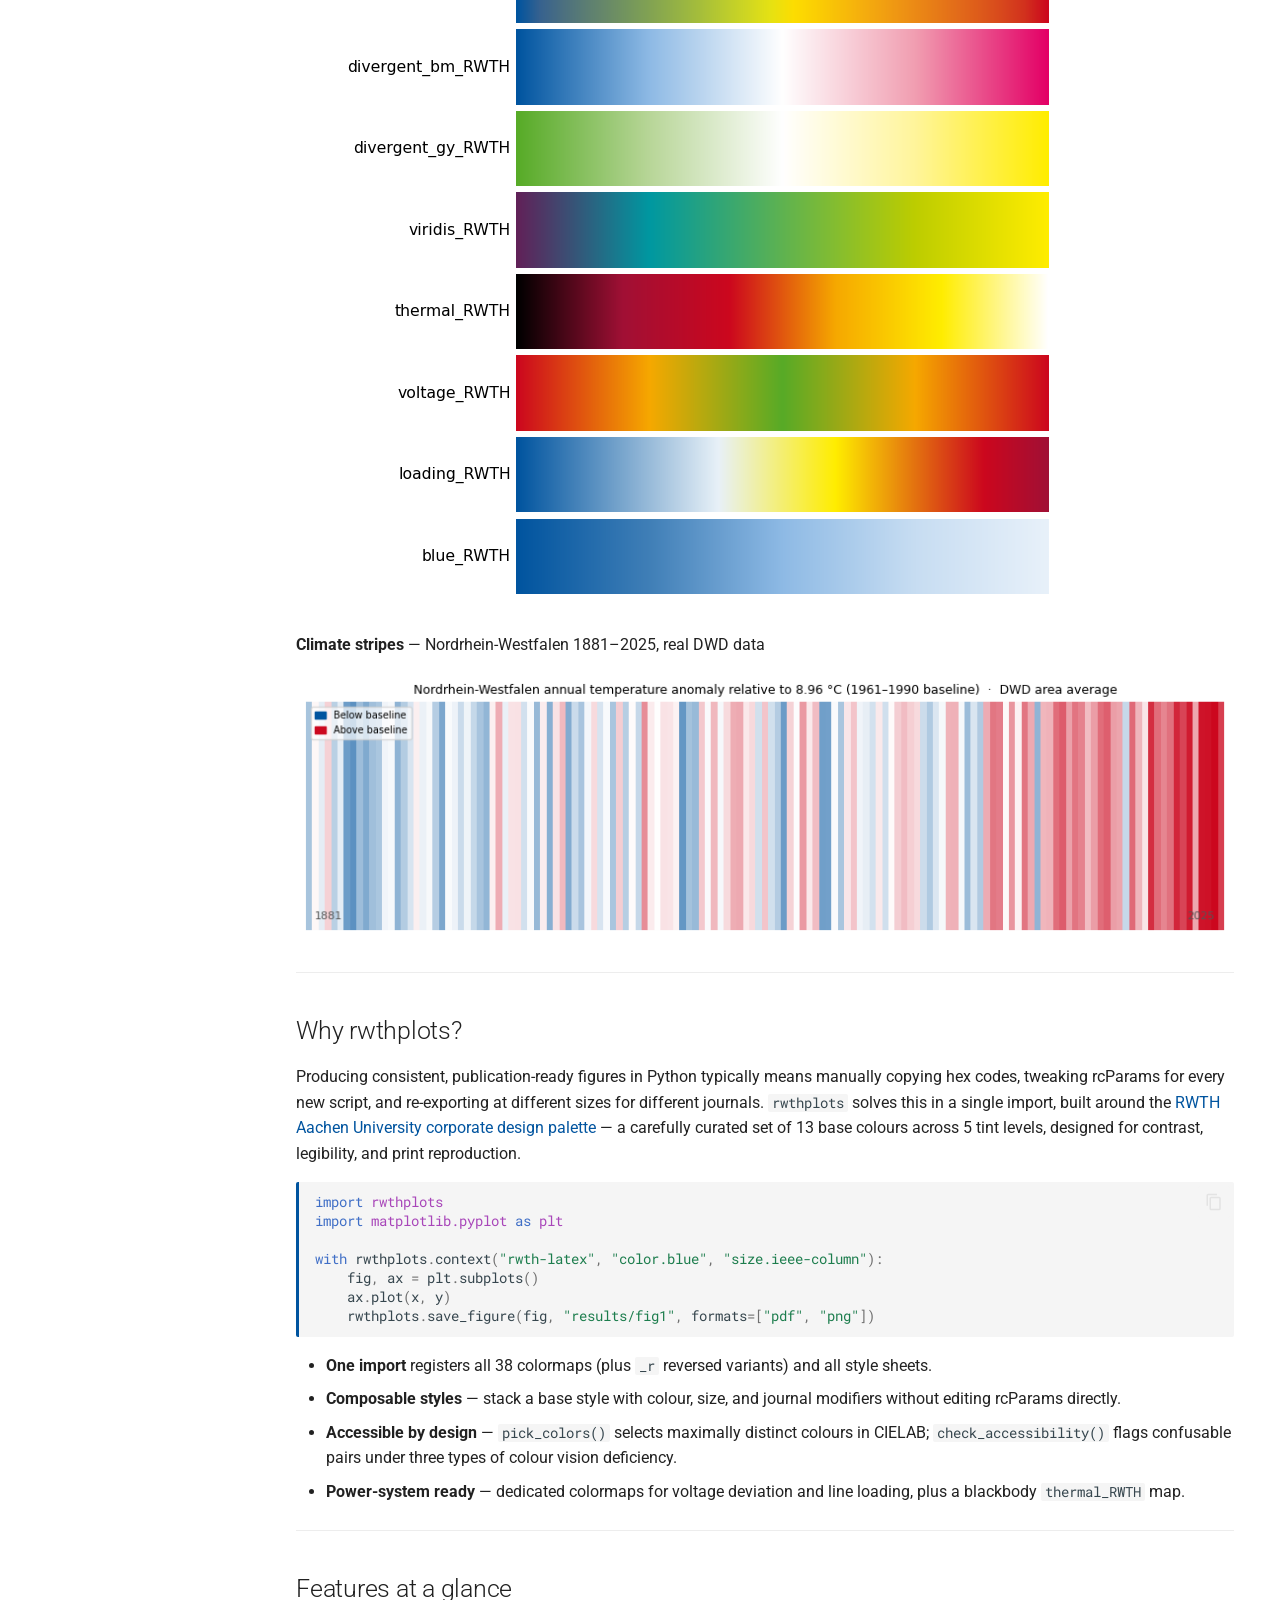
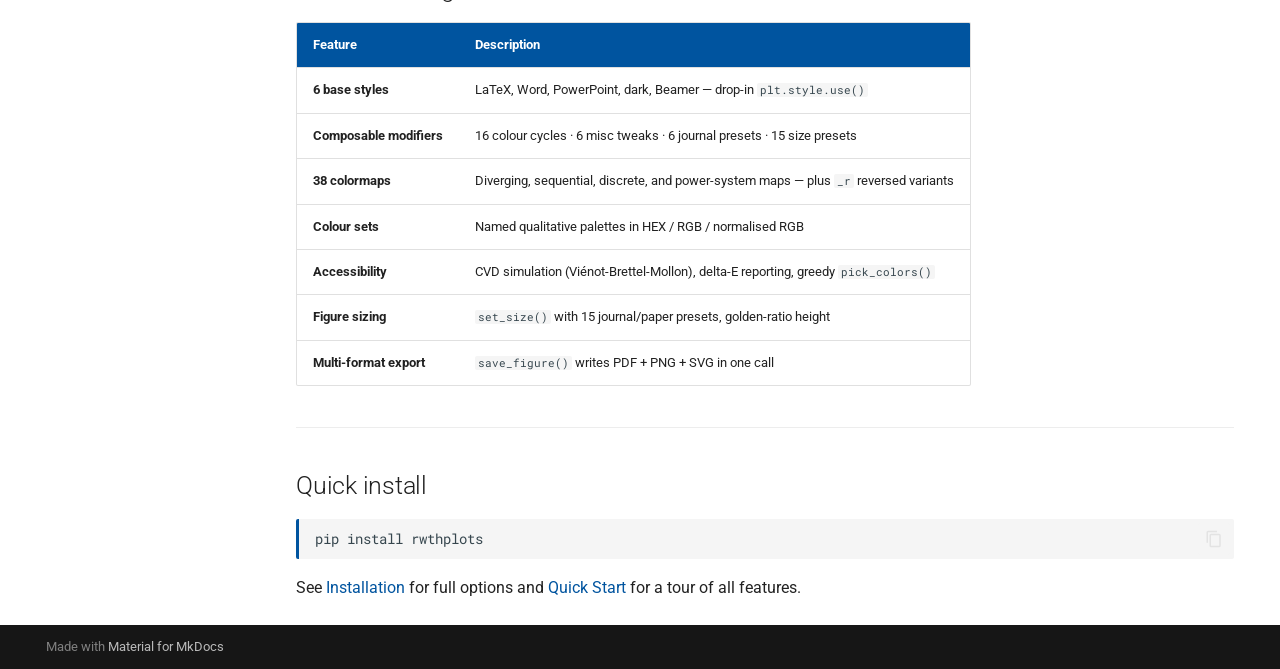
==== commit 33f5d1b7: "Deployed 4caf39d with MkDocs version: 1.6.1" ====
--- a/index.html
+++ b/index.html
@@ -23,7 +23,7 @@
       
       
       <link rel="icon" href="images/iaew_logo.svg">
-      <meta name="generator" content="mkdocs-1.6.1, mkdocs-material-9.7.6">
+      <meta name="generator" content="mkdocs-1.6.1, mkdocs-material-9.7.7">
     
     
       
@@ -31,7 +31,7 @@
       
     
     
-      <link rel="stylesheet" href="assets/stylesheets/main.484c7ddc.min.css">
+      <link rel="stylesheet" href="assets/stylesheets/main.ec1eaa64.min.css">
       
         
         <link rel="stylesheet" href="assets/stylesheets/palette.ab4e12ef.min.css">
@@ -1081,7 +1081,7 @@
       <script id="__config" type="application/json">{"annotate": null, "base": ".", "features": ["navigation.tabs", "navigation.tabs.sticky", "navigation.sections", "navigation.expand", "navigation.top", "search.highlight", "search.suggest", "content.code.copy", "content.code.annotate", "toc.integrate"], "search": "assets/javascripts/workers/search.2c215733.min.js", "tags": null, "translations": {"clipboard.copied": "Copied to clipboard", "clipboard.copy": "Copy to clipboard", "search.result.more.one": "1 more on this page", "search.result.more.other": "# more on this page", "search.result.none": "No matching documents", "search.result.one": "1 matching document", "search.result.other": "# matching documents", "search.result.placeholder": "Type to start searching", "search.result.term.missing": "Missing", "select.version": "Select version"}, "version": null}</script>
     
     
-      <script src="assets/javascripts/bundle.79ae519e.min.js"></script>
+      <script src="assets/javascripts/bundle.d7400e89.min.js"></script>
       
     
   </body>
--- a/assets/stylesheets/main.ec1eaa64.min.css
+++ b/assets/stylesheets/main.ec1eaa64.min.css
@@ -0,0 +1 @@
+@charset "UTF-8";html{-webkit-text-size-adjust:none;-moz-text-size-adjust:none;text-size-adjust:none;box-sizing:border-box}*,:after,:before{box-sizing:inherit}@media (prefers-reduced-motion){*,:after,:before{transition:none!important}}body{margin:0}a,button,input,label{-webkit-tap-highlight-color:transparent}a{color:inherit;text-decoration:none}hr{border:0;box-sizing:initial;display:block;height:.05rem;overflow:visible;padding:0}small{font-size:80%}sub,sup{line-height:1em}img{border-style:none}table{border-collapse:initial;border-spacing:0}td,th{font-weight:400;vertical-align:top}button{background:#0000;border:0;font-family:inherit;font-size:inherit;margin:0;padding:0}input{border:0;outline:none}:root{--md-primary-fg-color:#4051b5;--md-primary-fg-color--light:#5d6cc0;--md-primary-fg-color--dark:#303fa1;--md-primary-bg-color:#fff;--md-primary-bg-color--light:#ffffffb3;--md-accent-fg-color:#526cfe;--md-accent-fg-color--transparent:#526cfe1a;--md-accent-bg-color:#fff;--md-accent-bg-color--light:#ffffffb3}[data-md-color-scheme=default]{color-scheme:light}[data-md-color-scheme=default] img[src$="#gh-dark-mode-only"],[data-md-color-scheme=default] img[src$="#only-dark"]{display:none}:root,[data-md-color-scheme=default]{--md-hue:225deg;--md-default-fg-color:#000000de;--md-default-fg-color--light:#0000008a;--md-default-fg-color--lighter:#00000052;--md-default-fg-color--lightest:#00000012;--md-default-bg-color:#fff;--md-default-bg-color--light:#ffffffb3;--md-default-bg-color--lighter:#ffffff4d;--md-default-bg-color--lightest:#ffffff1f;--md-code-fg-color:#36464e;--md-code-bg-color:#f5f5f5;--md-code-bg-color--light:#f5f5f5b3;--md-code-bg-color--lighter:#f5f5f54d;--md-code-hl-color:#4287ff;--md-code-hl-color--light:#4287ff1a;--md-code-hl-number-color:#d52a2a;--md-code-hl-special-color:#db1457;--md-code-hl-function-color:#a846b9;--md-code-hl-constant-color:#6e59d9;--md-code-hl-keyword-color:#3f6ec6;--md-code-hl-string-color:#1c7d4d;--md-code-hl-name-color:var(--md-code-fg-color);--md-code-hl-operator-color:var(--md-default-fg-color--light);--md-code-hl-punctuation-color:var(--md-default-fg-color--light);--md-code-hl-comment-color:var(--md-default-fg-color--light);--md-code-hl-generic-color:var(--md-default-fg-color--light);--md-code-hl-variable-color:var(--md-default-fg-color--light);--md-typeset-color:var(--md-default-fg-color);--md-typeset-a-color:var(--md-primary-fg-color);--md-typeset-del-color:#f5503d26;--md-typeset-ins-color:#0bd57026;--md-typeset-kbd-color:#fafafa;--md-typeset-kbd-accent-color:#fff;--md-typeset-kbd-border-color:#b8b8b8;--md-typeset-mark-color:#ffff0080;--md-typeset-table-color:#0000001f;--md-typeset-table-color--light:rgba(0,0,0,.035);--md-admonition-fg-color:var(--md-default-fg-color);--md-admonition-bg-color:var(--md-default-bg-color);--md-warning-fg-color:#000000de;--md-warning-bg-color:#ff9;--md-footer-fg-color:#fff;--md-footer-fg-color--light:#ffffffb3;--md-footer-fg-color--lighter:#ffffff73;--md-footer-bg-color:#000000de;--md-footer-bg-color--dark:#00000052;--md-shadow-z1:0 0.2rem 0.5rem #0000000d,0 0 0.05rem #0000001a;--md-shadow-z2:0 0.2rem 0.5rem #0000001a,0 0 0.05rem #00000040;--md-shadow-z3:0 0.2rem 0.5rem #0003,0 0 0.05rem #00000059}.md-icon svg{fill:currentcolor;display:block;height:1.2rem;width:1.2rem}body{-webkit-font-smoothing:antialiased;-moz-osx-font-smoothing:grayscale;--md-text-font-family:var(--md-text-font,_),-apple-system,BlinkMacSystemFont,Helvetica,Arial,sans-serif;--md-code-font-family:var(--md-code-font,_),SFMono-Regular,Consolas,Menlo,monospace}aside,body,input{font-feature-settings:"kern","liga";color:var(--md-typeset-color);font-family:var(--md-text-font-family)}code,kbd,pre{font-feature-settings:"kern";font-family:var(--md-code-font-family)}:root{--md-typeset-table-sort-icon:url('data:image/svg+xml;charset=utf-8,<svg xmlns="http://www.w3.org/2000/svg" viewBox="0 0 24 24"><path d="m18 21-4-4h3V7h-3l4-4 4 4h-3v10h3M2 19v-2h10v2M2 13v-2h7v2M2 7V5h4v2z"/></svg>');--md-typeset-table-sort-icon--asc:url('data:image/svg+xml;charset=utf-8,<svg xmlns="http://www.w3.org/2000/svg" viewBox="0 0 24 24"><path d="M19 17h3l-4 4-4-4h3V3h2M2 17h10v2H2M6 5v2H2V5m0 6h7v2H2z"/></svg>');--md-typeset-table-sort-icon--desc:url('data:image/svg+xml;charset=utf-8,<svg xmlns="http://www.w3.org/2000/svg" viewBox="0 0 24 24"><path d="M19 7h3l-4-4-4 4h3v14h2M2 17h10v2H2M6 5v2H2V5m0 6h7v2H2z"/></svg>')}.md-typeset{-webkit-print-color-adjust:exact;color-adjust:exact;font-size:.8rem;line-height:1.6;overflow-wrap:break-word}@media print{.md-typeset{font-size:.68rem}}.md-typeset blockquote,.md-typeset dl,.md-typeset figure,.md-typeset ol,.md-typeset pre,.md-typeset ul{margin-bottom:1em;margin-top:1em}.md-typeset h1{color:var(--md-default-fg-color--light);font-size:2em;line-height:1.3;margin:0 0 1.25em}.md-typeset h1,.md-typeset h2{font-weight:300;letter-spacing:-.01em}.md-typeset h2{font-size:1.5625em;line-height:1.4;margin:1.6em 0 .64em}.md-typeset h3{font-size:1.25em;font-weight:400;letter-spacing:-.01em;line-height:1.5;margin:1.6em 0 .8em}.md-typeset h2+h3{margin-top:.8em}.md-typeset h4{font-weight:700;letter-spacing:-.01em;margin:1em 0}.md-typeset h5,.md-typeset h6{color:var(--md-default-fg-color--light);font-size:.8em;font-weight:700;letter-spacing:-.01em;margin:1.25em 0}.md-typeset h5{text-transform:uppercase}.md-typeset h5 code{text-transform:none}.md-typeset hr{border-bottom:.05rem solid var(--md-default-fg-color--lightest);display:flow-root;margin:1.5em 0}.md-typeset a{color:var(--md-typeset-a-color);word-break:break-word}.md-typeset a,.md-typeset a:before{transition:color 125ms}.md-typeset a:focus,.md-typeset a:hover{color:var(--md-accent-fg-color)}.md-typeset a:focus code,.md-typeset a:hover code{background-color:var(--md-accent-fg-color--transparent);color:var(--md-accent-fg-color)}.md-typeset a code{color:var(--md-typeset-a-color)}.md-typeset a.focus-visible{outline-color:var(--md-accent-fg-color);outline-offset:.2rem}.md-typeset code,.md-typeset kbd,.md-typeset pre{color:var(--md-code-fg-color);direction:ltr;font-variant-ligatures:none;transition:background-color 125ms}@media print{.md-typeset code,.md-typeset kbd,.md-typeset pre{white-space:pre-wrap}}.md-typeset code{background-color:var(--md-code-bg-color);border-radius:.1rem;-webkit-box-decoration-break:clone;box-decoration-break:clone;font-size:.85em;padding:0 .2941176471em;transition:color 125ms,background-color 125ms;word-break:break-word}.md-typeset code:not(.focus-visible){-webkit-tap-highlight-color:transparent;outline:none}.md-typeset pre{display:flow-root;line-height:1.4;position:relative}.md-typeset pre>code{-webkit-box-decoration-break:slice;box-decoration-break:slice;box-shadow:none;display:block;margin:0;outline-color:var(--md-accent-fg-color);overflow:auto;padding:.7720588235em 1.1764705882em;scrollbar-color:var(--md-default-fg-color--lighter) #0000;scrollbar-width:thin;touch-action:auto;word-break:normal}.md-typeset pre>code:hover{scrollbar-color:var(--md-accent-fg-color) #0000}.md-typeset pre>code::-webkit-scrollbar{height:.2rem;width:.2rem}.md-typeset pre>code::-webkit-scrollbar-thumb{background-color:var(--md-default-fg-color--lighter)}.md-typeset pre>code::-webkit-scrollbar-thumb:hover{background-color:var(--md-accent-fg-color)}.md-typeset kbd{background-color:var(--md-typeset-kbd-color);border-radius:.1rem;box-shadow:0 .1rem 0 .05rem var(--md-typeset-kbd-border-color),0 .1rem 0 var(--md-typeset-kbd-border-color),0 -.1rem .2rem var(--md-typeset-kbd-accent-color) inset;color:var(--md-default-fg-color);display:inline-block;font-size:.75em;padding:0 .6666666667em;vertical-align:text-top;word-break:break-word}.md-typeset mark{background-color:var(--md-typeset-mark-color);-webkit-box-decoration-break:clone;box-decoration-break:clone;color:inherit;word-break:break-word}.md-typeset abbr{cursor:help;text-decoration:none}.md-typeset [data-preview],.md-typeset abbr{border-bottom:.05rem dotted var(--md-default-fg-color--light)}.md-typeset small{opacity:.75}[dir=ltr] .md-typeset sub,[dir=ltr] .md-typeset sup{margin-left:.078125em}[dir=rtl] .md-typeset sub,[dir=rtl] .md-typeset sup{margin-right:.078125em}[dir=ltr] .md-typeset blockquote{padding-left:.6rem}[dir=rtl] .md-typeset blockquote{padding-right:.6rem}[dir=ltr] .md-typeset blockquote{border-left:.2rem solid var(--md-default-fg-color--lighter)}[dir=rtl] .md-typeset blockquote{border-right:.2rem solid var(--md-default-fg-color--lighter)}.md-typeset blockquote{color:var(--md-default-fg-color--light);margin-left:0;margin-right:0}.md-typeset ul{list-style-type:disc}.md-typeset ul[type]{list-style-type:revert-layer}[dir=ltr] .md-typeset ol,[dir=ltr] .md-typeset ul{margin-left:.625em}[dir=rtl] .md-typeset ol,[dir=rtl] .md-typeset ul{margin-right:.625em}.md-typeset ol,.md-typeset ul{padding:0}.md-typeset ol:not([hidden]),.md-typeset ul:not([hidden]){display:flow-root}.md-typeset ol ol,.md-typeset ul ol{list-style-type:lower-alpha}.md-typeset ol ol ol,.md-typeset ul ol ol{list-style-type:lower-roman}.md-typeset ol ol ol ol,.md-typeset ul ol ol ol{list-style-type:upper-alpha}.md-typeset ol ol ol ol ol,.md-typeset ul ol ol ol ol{list-style-type:upper-roman}.md-typeset ol[type],.md-typeset ul[type]{list-style-type:revert-layer}[dir=ltr] .md-typeset ol li,[dir=ltr] .md-typeset ul li{margin-left:1.25em}[dir=rtl] .md-typeset ol li,[dir=rtl] .md-typeset ul li{margin-right:1.25em}.md-typeset ol li,.md-typeset ul li{margin-bottom:.5em}.md-typeset ol li blockquote,.md-typeset ol li p,.md-typeset ul li blockquote,.md-typeset ul li p{margin:.5em 0}.md-typeset ol li:last-child,.md-typeset ul li:last-child{margin-bottom:0}[dir=ltr] .md-typeset ol li ol,[dir=ltr] .md-typeset ol li ul,[dir=ltr] .md-typeset ul li ol,[dir=ltr] .md-typeset ul li ul{margin-left:.625em}[dir=rtl] .md-typeset ol li ol,[dir=rtl] .md-typeset ol li ul,[dir=rtl] .md-typeset ul li ol,[dir=rtl] .md-typeset ul li ul{margin-right:.625em}.md-typeset ol li ol,.md-typeset ol li ul,.md-typeset ul li ol,.md-typeset ul li ul{margin-bottom:.5em;margin-top:.5em}[dir=ltr] .md-typeset dd{margin-left:1.875em}[dir=rtl] .md-typeset dd{margin-right:1.875em}.md-typeset dd{margin-bottom:1.5em;margin-top:1em}.md-typeset img,.md-typeset svg,.md-typeset video{height:auto;max-width:100%}.md-typeset img[align=left]{margin:1em 1em 1em 0}.md-typeset img[align=right]{margin:1em 0 1em 1em}.md-typeset img[align]:only-child{margin-top:0}.md-typeset figure{display:flow-root;margin:1em auto;max-width:100%;text-align:center;width:fit-content}.md-typeset figure img{display:block;margin:0 auto}.md-typeset figcaption{font-style:italic;margin:1em auto;max-width:24rem}.md-typeset iframe{max-width:100%}.md-typeset table:not([class]){background-color:var(--md-default-bg-color);border:.05rem solid var(--md-typeset-table-color);border-radius:.1rem;display:inline-block;font-size:.64rem;max-width:100%;overflow:auto;touch-action:auto}@media print{.md-typeset table:not([class]){display:table}}.md-typeset table:not([class])+*{margin-top:1.5em}.md-typeset table:not([class]) td>:first-child,.md-typeset table:not([class]) th>:first-child{margin-top:0}.md-typeset table:not([class]) td>:last-child,.md-typeset table:not([class]) th>:last-child{margin-bottom:0}.md-typeset table:not([class]) td:not([align]),.md-typeset table:not([class]) th:not([align]){text-align:left}[dir=rtl] .md-typeset table:not([class]) td:not([align]),[dir=rtl] .md-typeset table:not([class]) th:not([align]){text-align:right}.md-typeset table:not([class]) th{font-weight:700;min-width:5rem;padding:.9375em 1.25em;vertical-align:top}.md-typeset table:not([class]) td{border-top:.05rem solid var(--md-typeset-table-color);padding:.9375em 1.25em;vertical-align:top}.md-typeset table:not([class]) tbody tr{transition:background-color 125ms}.md-typeset table:not([class]) tbody tr:hover{background-color:var(--md-typeset-table-color--light);box-shadow:0 .05rem 0 var(--md-default-bg-color) inset}.md-typeset table:not([class]) a{word-break:normal}.md-typeset table th[role=columnheader]{cursor:pointer}[dir=ltr] .md-typeset table th[role=columnheader]:after{margin-left:.5em}[dir=rtl] .md-typeset table th[role=columnheader]:after{margin-right:.5em}.md-typeset table th[role=columnheader]:after{content:"";display:inline-block;height:1.2em;-webkit-mask-image:var(--md-typeset-table-sort-icon);mask-image:var(--md-typeset-table-sort-icon);-webkit-mask-repeat:no-repeat;mask-repeat:no-repeat;-webkit-mask-size:contain;mask-size:contain;transition:background-color 125ms;vertical-align:text-bottom;width:1.2em}.md-typeset table th[role=columnheader]:hover:after{background-color:var(--md-default-fg-color--lighter)}.md-typeset table th[role=columnheader][aria-sort=ascending]:after{background-color:var(--md-default-fg-color--light);-webkit-mask-image:var(--md-typeset-table-sort-icon--asc);mask-image:var(--md-typeset-table-sort-icon--asc)}.md-typeset table th[role=columnheader][aria-sort=descending]:after{background-color:var(--md-default-fg-color--light);-webkit-mask-image:var(--md-typeset-table-sort-icon--desc);mask-image:var(--md-typeset-table-sort-icon--desc)}.md-typeset__scrollwrap{margin:1em -.8rem;overflow-x:auto;touch-action:auto}.md-typeset__table{display:inline-block;margin-bottom:.5em;padding:0 .8rem}@media print{.md-typeset__table{display:block}}html .md-typeset__table table{display:table;margin:0;overflow:hidden;width:100%}@media screen and (max-width:44.984375em){.md-content__inner>pre{margin:1em -.8rem}.md-content__inner>pre code{border-radius:0}}.md-typeset .md-author{border-radius:100%;display:block;flex-shrink:0;height:1.6rem;overflow:hidden;position:relative;transition:color 125ms,transform 125ms;width:1.6rem}.md-typeset .md-author img{display:block}.md-typeset .md-author--more{background:var(--md-default-fg-color--lightest);color:var(--md-default-fg-color--lighter);font-size:.6rem;font-weight:700;line-height:1.6rem;text-align:center}.md-typeset .md-author--long{height:2.4rem;width:2.4rem}.md-typeset a.md-author{transform:scale(1)}.md-typeset a.md-author img{border-radius:100%;filter:grayscale(100%) opacity(75%);transition:filter 125ms}.md-typeset a.md-author:focus,.md-typeset a.md-author:hover{transform:scale(1.1);z-index:1}.md-typeset a.md-author:focus img,.md-typeset a.md-author:hover img{filter:grayscale(0)}.md-banner{background-color:var(--md-footer-bg-color);color:var(--md-footer-fg-color);overflow:auto}@media print{.md-banner{display:none}}.md-banner--warning{background-color:var(--md-warning-bg-color);color:var(--md-warning-fg-color)}.md-banner__inner{font-size:.7rem;margin:.6rem auto;padding:0 .8rem}[dir=ltr] .md-banner__button{float:right}[dir=rtl] .md-banner__button{float:left}.md-banner__button{color:inherit;cursor:pointer;transition:opacity .25s}.no-js .md-banner__button{display:none}.md-banner__button:hover{opacity:.7}html{font-size:125%;height:100%;overflow-x:hidden}@media screen and (min-width:100em){html{font-size:137.5%}}@media screen and (min-width:125em){html{font-size:150%}}body{background-color:var(--md-default-bg-color);display:flex;flex-direction:column;font-size:.5rem;min-height:100%;position:relative;width:100%}@media print{body{display:block}}@media screen and (max-width:59.984375em){body[data-md-scrolllock]{position:fixed}}.md-grid{margin-left:auto;margin-right:auto;max-width:61rem}.md-container{display:flex;flex-direction:column;flex-grow:1}@media print{.md-container{display:block}}.md-main{flex-grow:1}.md-main__inner{display:flex;height:100%;margin-top:1.5rem}.md-ellipsis{overflow:hidden;text-overflow:ellipsis}.md-toggle{display:none}.md-option{height:0;opacity:0;position:absolute;width:0}.md-option:checked+label:not([hidden]){display:block}.md-option.focus-visible+label{outline-color:var(--md-accent-fg-color);outline-style:auto}.md-skip{background-color:var(--md-default-fg-color);border-radius:.1rem;color:var(--md-default-bg-color);font-size:.64rem;margin:.5rem;opacity:0;outline-color:var(--md-accent-fg-color);padding:.3rem .5rem;position:fixed;transform:translateY(.4rem);z-index:-1}.md-skip:focus{opacity:1;transform:translateY(0);transition:transform .25s cubic-bezier(.4,0,.2,1),opacity 175ms 75ms;z-index:10}@page{margin:25mm}:root{--md-clipboard-icon:url('data:image/svg+xml;charset=utf-8,<svg xmlns="http://www.w3.org/2000/svg" viewBox="0 0 24 24"><path d="M19 21H8V7h11m0-2H8a2 2 0 0 0-2 2v14a2 2 0 0 0 2 2h11a2 2 0 0 0 2-2V7a2 2 0 0 0-2-2m-3-4H4a2 2 0 0 0-2 2v14h2V3h12z"/></svg>')}.md-clipboard{border-radius:.1rem;color:var(--md-default-fg-color--lightest);cursor:pointer;height:1.5em;outline-color:var(--md-accent-fg-color);outline-offset:.1rem;transition:color .25s;width:1.5em;z-index:1}@media print{.md-clipboard{display:none}}.md-clipboard:not(.focus-visible){-webkit-tap-highlight-color:transparent;outline:none}:hover>.md-clipboard{color:var(--md-default-fg-color--light)}.md-clipboard:focus,.md-clipboard:hover{color:var(--md-accent-fg-color)}.md-clipboard:after{background-color:currentcolor;content:"";display:block;height:1.125em;margin:0 auto;-webkit-mask-image:var(--md-clipboard-icon);mask-image:var(--md-clipboard-icon);-webkit-mask-position:center;mask-position:center;-webkit-mask-repeat:no-repeat;mask-repeat:no-repeat;-webkit-mask-size:contain;mask-size:contain;width:1.125em}.md-clipboard--inline{cursor:pointer}.md-clipboard--inline code{transition:color .25s,background-color .25s}.md-clipboard--inline:focus code,.md-clipboard--inline:hover code{background-color:var(--md-accent-fg-color--transparent);color:var(--md-accent-fg-color)}:root{--md-code-select-icon:url('data:image/svg+xml;charset=utf-8,<svg xmlns="http://www.w3.org/2000/svg" viewBox="0 0 24 24"><path d="M19 19h-4v2h4c1.1 0 2-.9 2-2v-4h-2m0-12h-4v2h4v4h2V5c0-1.1-.9-2-2-2M5 5h4V3H5c-1.1 0-2 .9-2 2v4h2m0 6H3v4c0 1.1.9 2 2 2h4v-2H5zm2-4h2v2H7zm4 0h2v2h-2zm4 0h2v2h-2zM7 7h2v2H7zm4 0h2v2h-2zm4 0h2v2h-2zm-8 8h2v2H7zm4 0h2v2h-2zm4 0h2v2h-2z"/></svg>');--md-code-copy-icon:url('data:image/svg+xml;charset=utf-8,<svg xmlns="http://www.w3.org/2000/svg" viewBox="0 0 24 24"><path d="M19 21H8V7h11m0-2H8a2 2 0 0 0-2 2v14a2 2 0 0 0 2 2h11a2 2 0 0 0 2-2V7a2 2 0 0 0-2-2m-3-4H4a2 2 0 0 0-2 2v14h2V3h12z"/></svg>')}.md-typeset .md-code__content{display:grid}.md-code__nav{background-color:var(--md-code-bg-color--lighter);border-radius:.1rem;display:flex;gap:.2rem;padding:.2rem;position:absolute;right:.25em;top:.25em;transition:background-color .25s;z-index:1}:hover>.md-code__nav{background-color:var(--md-code-bg-color--light)}.md-code__button{color:var(--md-default-fg-color--lightest);cursor:pointer;display:block;height:1.5em;outline-color:var(--md-accent-fg-color);outline-offset:.1rem;transition:color .25s;width:1.5em}:hover>*>.md-code__button{color:var(--md-default-fg-color--light)}.md-code__button.focus-visible,.md-code__button:hover{color:var(--md-accent-fg-color)}.md-code__button--active{color:var(--md-default-fg-color)!important}.md-code__button:after{background-color:currentcolor;content:"";display:block;height:1.125em;margin:0 auto;-webkit-mask-position:center;mask-position:center;-webkit-mask-repeat:no-repeat;mask-repeat:no-repeat;-webkit-mask-size:contain;mask-size:contain;width:1.125em}.md-code__button[data-md-type=select]:after{-webkit-mask-image:var(--md-code-select-icon);mask-image:var(--md-code-select-icon)}.md-code__button[data-md-type=copy]:after{-webkit-mask-image:var(--md-code-copy-icon);mask-image:var(--md-code-copy-icon)}@keyframes consent{0%{opacity:0;transform:translateY(100%)}to{opacity:1;transform:translateY(0)}}@keyframes overlay{0%{opacity:0}to{opacity:1}}.md-consent__overlay{animation:overlay .25s both;-webkit-backdrop-filter:blur(.1rem);backdrop-filter:blur(.1rem);background-color:#0000008a;height:100%;opacity:1;position:fixed;top:0;width:100%;z-index:5}.md-consent__inner{animation:consent .5s cubic-bezier(.1,.7,.1,1) both;background-color:var(--md-default-bg-color);border:0;border-radius:.1rem;bottom:0;box-shadow:0 0 .2rem #0000001a,0 .2rem .4rem #0003;max-height:100%;overflow:auto;padding:0;position:fixed;width:100%;z-index:5}.md-consent__form{padding:.8rem}.md-consent__settings{display:none;margin:1em 0}input:checked+.md-consent__settings{display:block}.md-consent__controls{margin-bottom:.8rem}.md-typeset .md-consent__controls .md-button{display:inline}@media screen and (max-width:44.984375em){.md-typeset .md-consent__controls .md-button{display:block;margin-top:.4rem;text-align:center;width:100%}}.md-consent label{cursor:pointer}.md-content{flex-grow:1;min-width:0}.md-content__inner{margin:0 .8rem 1.2rem;padding-top:.6rem}@media screen and (min-width:76.25em){[dir=ltr] .md-sidebar--primary:not([hidden])~.md-content>.md-content__inner{margin-left:1.2rem}[dir=ltr] .md-sidebar--secondary:not([hidden])~.md-content>.md-content__inner,[dir=rtl] .md-sidebar--primary:not([hidden])~.md-content>.md-content__inner{margin-right:1.2rem}[dir=rtl] .md-sidebar--secondary:not([hidden])~.md-content>.md-content__inner{margin-left:1.2rem}}.md-content__inner:before{content:"";display:block;height:.4rem}.md-content__inner>:last-child{margin-bottom:0}[dir=ltr] .md-content__button{float:right}[dir=rtl] .md-content__button{float:left}[dir=ltr] .md-content__button{margin-left:.4rem}[dir=rtl] .md-content__button{margin-right:.4rem}.md-content__button{margin:.4rem 0;padding:0}@media print{.md-content__button{display:none}}.md-typeset .md-content__button{color:var(--md-default-fg-color--lighter)}.md-content__button svg{display:inline;vertical-align:top}[dir=rtl] .md-content__button svg{transform:scaleX(-1)}[dir=ltr] .md-dialog{right:.8rem}[dir=rtl] .md-dialog{left:.8rem}.md-dialog{background-color:var(--md-default-fg-color);border-radius:.1rem;bottom:.8rem;box-shadow:var(--md-shadow-z3);min-width:11.1rem;opacity:0;padding:.4rem .6rem;pointer-events:none;position:fixed;transform:translateY(100%);transition:transform 0ms .4s,opacity .4s;z-index:4}@media print{.md-dialog{display:none}}.md-dialog--active{opacity:1;pointer-events:auto;transform:translateY(0);transition:transform .4s cubic-bezier(.075,.85,.175,1),opacity .4s}.md-dialog__inner{color:var(--md-default-bg-color);font-size:.7rem}.md-feedback{margin:2em 0 1em;text-align:center}.md-feedback fieldset{border:none;margin:0;padding:0}.md-feedback__title{font-weight:700;margin:1em auto}.md-feedback__inner{position:relative}.md-feedback__list{display:flex;flex-wrap:wrap;place-content:baseline center;position:relative}.md-feedback__list:hover .md-icon:not(:disabled){color:var(--md-default-fg-color--lighter)}:disabled .md-feedback__list{min-height:1.8rem}.md-feedback__icon{color:var(--md-default-fg-color--light);cursor:pointer;flex-shrink:0;margin:0 .1rem;transition:color 125ms}.md-feedback__icon:not(:disabled).md-icon:hover{color:var(--md-accent-fg-color)}.md-feedback__icon:disabled{color:var(--md-default-fg-color--lightest);pointer-events:none}.md-feedback__note{opacity:0;position:relative;transform:translateY(.4rem);transition:transform .4s cubic-bezier(.1,.7,.1,1),opacity .15s}.md-feedback__note>*{margin:0 auto;max-width:16rem}:disabled .md-feedback__note{opacity:1;transform:translateY(0)}@media print{.md-feedback{display:none}}.md-footer{background-color:var(--md-footer-bg-color);color:var(--md-footer-fg-color)}@media print{.md-footer{display:none}}.md-footer__inner{justify-content:space-between;overflow:auto;padding:.2rem}.md-footer__inner:not([hidden]){display:flex}.md-footer__link{align-items:end;display:flex;flex-grow:0.01;margin-bottom:.4rem;margin-top:1rem;max-width:100%;outline-color:var(--md-accent-fg-color);overflow:hidden;transition:opacity .25s}.md-footer__link:focus,.md-footer__link:hover{opacity:.7}[dir=rtl] .md-footer__link svg{transform:scaleX(-1)}@media screen and (max-width:44.984375em){.md-footer__link--prev{flex-shrink:0}.md-footer__link--prev .md-footer__title{display:none}}[dir=ltr] .md-footer__link--next{margin-left:auto}[dir=rtl] .md-footer__link--next{margin-right:auto}.md-footer__link--next{text-align:right}[dir=rtl] .md-footer__link--next{text-align:left}.md-footer__title{flex-grow:1;font-size:.9rem;margin-bottom:.7rem;max-width:calc(100% - 2.4rem);padding:0 1rem;white-space:nowrap}.md-footer__button{margin:.2rem;padding:.4rem}.md-footer__direction{font-size:.64rem;opacity:.7}.md-footer-meta{background-color:var(--md-footer-bg-color--dark)}.md-footer-meta__inner{display:flex;flex-wrap:wrap;justify-content:space-between;padding:.2rem}html .md-footer-meta.md-typeset a{color:var(--md-footer-fg-color--light)}html .md-footer-meta.md-typeset a:focus,html .md-footer-meta.md-typeset a:hover{color:var(--md-footer-fg-color)}.md-copyright{color:var(--md-footer-fg-color--lighter);font-size:.64rem;margin:auto .6rem;padding:.4rem 0;width:100%}@media screen and (min-width:45em){.md-copyright{width:auto}}.md-copyright__highlight{color:var(--md-footer-fg-color--light)}.md-social{display:inline-flex;gap:.2rem;margin:0 .4rem;padding:.2rem 0 .6rem}@media screen and (min-width:45em){.md-social{padding:.6rem 0}}.md-social__link{display:inline-block;height:1.6rem;text-align:center;width:1.6rem}.md-social__link:before{line-height:1.9}.md-social__link svg{fill:currentcolor;max-height:.8rem;vertical-align:-25%}.md-typeset .md-button{border:.1rem solid;border-radius:.1rem;color:var(--md-primary-fg-color);cursor:pointer;display:inline-block;font-weight:700;padding:.625em 2em;transition:color 125ms,background-color 125ms,border-color 125ms}.md-typeset .md-button--primary{background-color:var(--md-primary-fg-color);border-color:var(--md-primary-fg-color);color:var(--md-primary-bg-color)}.md-typeset .md-button:focus,.md-typeset .md-button:hover{background-color:var(--md-accent-fg-color);border-color:var(--md-accent-fg-color);color:var(--md-accent-bg-color)}[dir=ltr] .md-typeset .md-input{border-top-left-radius:.1rem}[dir=ltr] .md-typeset .md-input,[dir=rtl] .md-typeset .md-input{border-top-right-radius:.1rem}[dir=rtl] .md-typeset .md-input{border-top-left-radius:.1rem}.md-typeset .md-input{border-bottom:.1rem solid var(--md-default-fg-color--lighter);box-shadow:var(--md-shadow-z1);font-size:.8rem;height:1.8rem;padding:0 .6rem;transition:border .25s,box-shadow .25s}.md-typeset .md-input:focus,.md-typeset .md-input:hover{border-bottom-color:var(--md-accent-fg-color);box-shadow:var(--md-shadow-z2)}.md-typeset .md-input--stretch{width:100%}.md-header{background-color:var(--md-primary-fg-color);box-shadow:0 0 .2rem #0000,0 .2rem .4rem #0000;color:var(--md-primary-bg-color);display:block;left:0;position:sticky;right:0;top:0;z-index:4}@media print{.md-header{display:none}}.md-header[hidden]{transform:translateY(-100%);transition:transform .25s cubic-bezier(.8,0,.6,1),box-shadow .25s}.md-header--shadow{box-shadow:0 0 .2rem #0000001a,0 .2rem .4rem #0003;transition:transform .25s cubic-bezier(.1,.7,.1,1),box-shadow .25s}.md-header__inner{align-items:center;display:flex;padding:0 .2rem}.md-header__button{color:currentcolor;cursor:pointer;margin:.2rem;outline-color:var(--md-accent-fg-color);padding:.4rem;position:relative;transition:opacity .25s;vertical-align:middle;z-index:1}.md-header__button:hover{opacity:.7}.md-header__button:not([hidden]){display:inline-block}.md-header__button:not(.focus-visible){-webkit-tap-highlight-color:transparent;outline:none}.md-header__button.md-logo{margin:.2rem;padding:.4rem}@media screen and (max-width:76.234375em){.md-header__button.md-logo{display:none}}.md-header__button.md-logo img,.md-header__button.md-logo svg{fill:currentcolor;display:block;height:1.2rem;width:auto}@media screen and (min-width:60em){.md-header__button[for=__search]{display:none}}.no-js .md-header__button[for=__search]{display:none}[dir=rtl] .md-header__button[for=__search] svg{transform:scaleX(-1)}@media screen and (min-width:76.25em){.md-header__button[for=__drawer]{display:none}}.md-header__topic{display:flex;max-width:100%;position:absolute;transition:transform .4s cubic-bezier(.1,.7,.1,1),opacity .15s;white-space:nowrap}.md-header__topic+.md-header__topic{opacity:0;pointer-events:none;transform:translateX(1.25rem);transition:transform .4s cubic-bezier(1,.7,.1,.1),opacity .15s;z-index:-1}[dir=rtl] .md-header__topic+.md-header__topic{transform:translateX(-1.25rem)}.md-header__topic:first-child{font-weight:700}[dir=ltr] .md-header__title{margin-left:1rem;margin-right:.4rem}[dir=rtl] .md-header__title{margin-left:.4rem;margin-right:1rem}.md-header__title{flex-grow:1;font-size:.9rem;height:2.4rem;line-height:2.4rem}.md-header__title--active .md-header__topic{opacity:0;pointer-events:none;transform:translateX(-1.25rem);transition:transform .4s cubic-bezier(1,.7,.1,.1),opacity .15s;z-index:-1}[dir=rtl] .md-header__title--active .md-header__topic{transform:translateX(1.25rem)}.md-header__title--active .md-header__topic+.md-header__topic{opacity:1;pointer-events:auto;transform:translateX(0);transition:transform .4s cubic-bezier(.1,.7,.1,1),opacity .15s;z-index:0}.md-header__title>.md-header__ellipsis{height:100%;position:relative;width:100%}.md-header__option{display:flex;flex-shrink:0;max-width:100%;transition:max-width 0ms .25s,opacity .25s .25s;white-space:nowrap}[data-md-toggle=search]:checked~.md-header .md-header__option{max-width:0;opacity:0;transition:max-width 0ms,opacity 0ms}.md-header__option>input{bottom:0}.md-header__source{display:none}@media screen and (min-width:60em){[dir=ltr] .md-header__source{margin-left:1rem}[dir=rtl] .md-header__source{margin-right:1rem}.md-header__source{display:block;max-width:11.7rem;width:11.7rem}}@media screen and (min-width:76.25em){[dir=ltr] .md-header__source{margin-left:1.4rem}[dir=rtl] .md-header__source{margin-right:1.4rem}}.md-meta{color:var(--md-default-fg-color--light);font-size:.7rem;line-height:1.3}.md-meta__list{display:inline-flex;flex-wrap:wrap;list-style:none;margin:0;padding:0}.md-meta__item:not(:last-child):after{content:"·";margin-left:.2rem;margin-right:.2rem}.md-meta__link{color:var(--md-typeset-a-color)}.md-meta__link:focus,.md-meta__link:hover{color:var(--md-accent-fg-color)}.md-draft{background-color:#ff1744;border-radius:.125em;color:#fff;display:inline-block;font-weight:700;padding-left:.5714285714em;padding-right:.5714285714em}:root{--md-nav-icon--prev:url('data:image/svg+xml;charset=utf-8,<svg xmlns="http://www.w3.org/2000/svg" viewBox="0 0 24 24"><path d="M20 11v2H8l5.5 5.5-1.42 1.42L4.16 12l7.92-7.92L13.5 5.5 8 11z"/></svg>');--md-nav-icon--next:url('data:image/svg+xml;charset=utf-8,<svg xmlns="http://www.w3.org/2000/svg" viewBox="0 0 24 24"><path d="M8.59 16.58 13.17 12 8.59 7.41 10 6l6 6-6 6z"/></svg>');--md-toc-icon:url('data:image/svg+xml;charset=utf-8,<svg xmlns="http://www.w3.org/2000/svg" viewBox="0 0 24 24"><path d="M3 9h14V7H3zm0 4h14v-2H3zm0 4h14v-2H3zm16 0h2v-2h-2zm0-10v2h2V7zm0 6h2v-2h-2z"/></svg>')}.md-nav{font-size:.7rem;line-height:1.3}.md-nav__title{color:var(--md-default-fg-color--light);display:block;font-weight:700;overflow:hidden;padding:0 .6rem;text-overflow:ellipsis}.md-nav__title .md-nav__button{display:none}.md-nav__title .md-nav__button img{height:100%;width:auto}.md-nav__title .md-nav__button.md-logo img,.md-nav__title .md-nav__button.md-logo svg{fill:currentcolor;display:block;height:2.4rem;max-width:100%;object-fit:contain;width:auto}.md-nav__list{list-style:none;margin:0;padding:0}.md-nav__link{align-items:flex-start;display:flex;gap:.4rem;margin-top:.625em;scroll-snap-align:start;transition:color 125ms}.md-nav__link--passed,.md-nav__link--passed code{color:var(--md-default-fg-color--light)}.md-nav__item .md-nav__link--active,.md-nav__item .md-nav__link--active code{color:var(--md-typeset-a-color)}.md-nav__link .md-ellipsis{position:relative}.md-nav__link .md-ellipsis code{word-break:normal}[dir=ltr] .md-nav__link .md-icon:last-child{margin-left:auto}[dir=rtl] .md-nav__link .md-icon:last-child{margin-right:auto}.md-nav__link .md-typeset{font-size:.7rem;line-height:1.3}.md-nav__link svg{fill:currentcolor;flex-shrink:0;height:1.3em;position:relative}.md-nav__link[for]:focus,.md-nav__link[for]:hover,.md-nav__link[href]:focus,.md-nav__link[href]:hover{color:var(--md-accent-fg-color);cursor:pointer}.md-nav__link[for]:focus code,.md-nav__link[for]:hover code,.md-nav__link[href]:focus code,.md-nav__link[href]:hover code{background-color:var(--md-accent-fg-color--transparent);color:var(--md-accent-fg-color)}.md-nav__link.focus-visible{outline-color:var(--md-accent-fg-color);outline-offset:.2rem}.md-nav--primary .md-nav__link[for=__toc]{display:none}.md-nav--primary .md-nav__link[for=__toc] .md-icon:after{background-color:currentcolor;display:block;height:100%;-webkit-mask-image:var(--md-toc-icon);mask-image:var(--md-toc-icon);width:100%}.md-nav--primary .md-nav__link[for=__toc]~.md-nav{display:none}.md-nav__container>.md-nav__link{margin-top:0}.md-nav__container>.md-nav__link:first-child{flex-grow:1;min-width:0}.md-nav__icon{flex-shrink:0}.md-nav__source{display:none}@media screen and (max-width:76.234375em){.md-nav--primary,.md-nav--primary .md-nav{background-color:var(--md-default-bg-color);display:flex;flex-direction:column;height:100%;left:0;position:absolute;right:0;top:0;z-index:1}.md-nav--primary .md-nav__item,.md-nav--primary .md-nav__title{font-size:.8rem;line-height:1.5}.md-nav--primary .md-nav__title{background-color:var(--md-default-fg-color--lightest);color:var(--md-default-fg-color--light);cursor:pointer;height:5.6rem;line-height:2.4rem;padding:3rem .8rem .2rem;position:relative;white-space:nowrap}[dir=ltr] .md-nav--primary .md-nav__title .md-nav__icon{left:.4rem}[dir=rtl] .md-nav--primary .md-nav__title .md-nav__icon{right:.4rem}.md-nav--primary .md-nav__title .md-nav__icon{display:block;height:1.2rem;margin:.2rem;position:absolute;top:.4rem;width:1.2rem}.md-nav--primary .md-nav__title .md-nav__icon:after{background-color:currentcolor;content:"";display:block;height:100%;-webkit-mask-image:var(--md-nav-icon--prev);mask-image:var(--md-nav-icon--prev);-webkit-mask-position:center;mask-position:center;-webkit-mask-repeat:no-repeat;mask-repeat:no-repeat;-webkit-mask-size:contain;mask-size:contain;width:100%}.md-nav--primary .md-nav__title~.md-nav__list{background-color:var(--md-default-bg-color);box-shadow:0 .05rem 0 var(--md-default-fg-color--lightest) inset;overflow-y:auto;scroll-snap-type:y mandatory;touch-action:pan-y}.md-nav--primary .md-nav__title~.md-nav__list>:first-child{border-top:0}.md-nav--primary .md-nav__title[for=__drawer]{background-color:var(--md-primary-fg-color);color:var(--md-primary-bg-color);font-weight:700}.md-nav--primary .md-nav__title .md-logo{display:block;left:.2rem;margin:.2rem;padding:.4rem;position:absolute;right:.2rem;top:.2rem}.md-nav--primary .md-nav__list{flex:1}.md-nav--primary .md-nav__item{border-top:.05rem solid var(--md-default-fg-color--lightest)}.md-nav--primary .md-nav__item--active>.md-nav__link{color:var(--md-typeset-a-color)}.md-nav--primary .md-nav__item--active>.md-nav__link:focus,.md-nav--primary .md-nav__item--active>.md-nav__link:hover{color:var(--md-accent-fg-color)}.md-nav--primary .md-nav__link{margin-top:0;padding:.6rem .8rem}.md-nav--primary .md-nav__link svg{margin-top:.1em}.md-nav--primary .md-nav__link>.md-nav__link{padding:0}[dir=ltr] .md-nav--primary .md-nav__link .md-nav__icon{margin-right:-.2rem}[dir=rtl] .md-nav--primary .md-nav__link .md-nav__icon{margin-left:-.2rem}.md-nav--primary .md-nav__link .md-nav__icon{font-size:1.2rem;height:1.2rem;width:1.2rem}.md-nav--primary .md-nav__link .md-nav__icon:after{background-color:currentcolor;content:"";display:block;height:100%;-webkit-mask-image:var(--md-nav-icon--next);mask-image:var(--md-nav-icon--next);-webkit-mask-position:center;mask-position:center;-webkit-mask-repeat:no-repeat;mask-repeat:no-repeat;-webkit-mask-size:contain;mask-size:contain;width:100%}[dir=rtl] .md-nav--primary .md-nav__icon:after{transform:scale(-1)}.md-nav--primary .md-nav--secondary .md-nav{background-color:initial;position:static}[dir=ltr] .md-nav--primary .md-nav--secondary .md-nav .md-nav__link{padding-left:1.4rem}[dir=rtl] .md-nav--primary .md-nav--secondary .md-nav .md-nav__link{padding-right:1.4rem}[dir=ltr] .md-nav--primary .md-nav--secondary .md-nav .md-nav .md-nav__link{padding-left:2rem}[dir=rtl] .md-nav--primary .md-nav--secondary .md-nav .md-nav .md-nav__link{padding-right:2rem}[dir=ltr] .md-nav--primary .md-nav--secondary .md-nav .md-nav .md-nav .md-nav__link{padding-left:2.6rem}[dir=rtl] .md-nav--primary .md-nav--secondary .md-nav .md-nav .md-nav .md-nav__link{padding-right:2.6rem}[dir=ltr] .md-nav--primary .md-nav--secondary .md-nav .md-nav .md-nav .md-nav .md-nav__link{padding-left:3.2rem}[dir=rtl] .md-nav--primary .md-nav--secondary .md-nav .md-nav .md-nav .md-nav .md-nav__link{padding-right:3.2rem}.md-nav--secondary{background-color:initial}.md-nav__toggle~.md-nav{display:flex;opacity:0;transform:translateX(100%);transition:transform .25s cubic-bezier(.8,0,.6,1),opacity 125ms 50ms}[dir=rtl] .md-nav__toggle~.md-nav{transform:translateX(-100%)}.md-nav__toggle:checked~.md-nav{opacity:1;transform:translateX(0);transition:transform .25s cubic-bezier(.4,0,.2,1),opacity 125ms 125ms}.md-nav__toggle:checked~.md-nav>.md-nav__list{backface-visibility:hidden}}@media screen and (max-width:59.984375em){.md-nav--primary .md-nav__link[for=__toc]{display:flex}.md-nav--primary .md-nav__link[for=__toc] .md-icon:after{content:""}.md-nav--primary .md-nav__link[for=__toc]+.md-nav__link{display:none}.md-nav--primary .md-nav__link[for=__toc]~.md-nav{display:flex}.md-nav__source{background-color:var(--md-primary-fg-color--dark);color:var(--md-primary-bg-color);display:block;padding:0 .2rem}}@media screen and (min-width:60em) and (max-width:76.234375em){.md-nav--integrated .md-nav__link[for=__toc]{display:flex}.md-nav--integrated .md-nav__link[for=__toc] .md-icon:after{content:""}.md-nav--integrated .md-nav__link[for=__toc]+.md-nav__link{display:none}.md-nav--integrated .md-nav__link[for=__toc]~.md-nav{display:flex}}@media screen and (min-width:60em){.md-nav{margin-bottom:-.4rem}.md-nav--secondary .md-nav__title{background:var(--md-default-bg-color);box-shadow:0 0 .4rem .4rem var(--md-default-bg-color);position:sticky;top:0;z-index:1}.md-nav--secondary .md-nav__title[for=__toc]{scroll-snap-align:start}.md-nav--secondary .md-nav__title .md-nav__icon{display:none}[dir=ltr] .md-nav--secondary .md-nav__list{padding-left:.6rem}[dir=rtl] .md-nav--secondary .md-nav__list{padding-right:.6rem}.md-nav--secondary .md-nav__list{padding-bottom:.4rem}[dir=ltr] .md-nav--secondary .md-nav__item>.md-nav__link{margin-right:.4rem}[dir=rtl] .md-nav--secondary .md-nav__item>.md-nav__link{margin-left:.4rem}}@media screen and (min-width:76.25em){.md-nav{margin-bottom:-.4rem;transition:max-height .25s cubic-bezier(.86,0,.07,1)}.md-nav--primary .md-nav__title{background:var(--md-default-bg-color);box-shadow:0 0 .4rem .4rem var(--md-default-bg-color);position:sticky;top:0;z-index:1}.md-nav--primary .md-nav__title[for=__drawer]{scroll-snap-align:start}.md-nav--primary .md-nav__title .md-nav__icon{display:none}[dir=ltr] .md-nav--primary .md-nav__list{padding-left:.6rem}[dir=rtl] .md-nav--primary .md-nav__list{padding-right:.6rem}.md-nav--primary .md-nav__list{padding-bottom:.4rem}[dir=ltr] .md-nav--primary .md-nav__item>.md-nav__link{margin-right:.4rem}[dir=rtl] .md-nav--primary .md-nav__item>.md-nav__link{margin-left:.4rem}.md-nav__toggle~.md-nav{display:grid;grid-template-rows:minmax(.4rem,0fr);opacity:0;transition:grid-template-rows .25s cubic-bezier(.86,0,.07,1),opacity .25s,visibility 0ms .25s;visibility:collapse}.md-nav__toggle~.md-nav>.md-nav__list{overflow:hidden}.md-nav__toggle.md-toggle--indeterminate~.md-nav,.md-nav__toggle:checked~.md-nav{grid-template-rows:minmax(.4rem,1fr);opacity:1;transition:grid-template-rows .25s cubic-bezier(.86,0,.07,1),opacity .15s .1s,visibility 0ms;visibility:visible}.md-nav__toggle.md-toggle--indeterminate~.md-nav{transition:none}.md-nav__item--nested>.md-nav>.md-nav__title{display:none}.md-nav__item--section{display:block;margin:1.25em 0}.md-nav__item--section:last-child{margin-bottom:0}.md-nav__item--section>.md-nav__link{font-weight:700}.md-nav__item--section>.md-nav__link[for]{color:var(--md-default-fg-color--light)}.md-nav__item--section>.md-nav__link:not(.md-nav__container){pointer-events:none}.md-nav__item--section>.md-nav__link .md-icon,.md-nav__item--section>.md-nav__link>[for]{display:none}[dir=ltr] .md-nav__item--section>.md-nav{margin-left:-.6rem}[dir=rtl] .md-nav__item--section>.md-nav{margin-right:-.6rem}.md-nav__item--section>.md-nav{display:block;opacity:1;visibility:visible}.md-nav__item--section>.md-nav>.md-nav__list>.md-nav__item{padding:0}.md-nav__icon{border-radius:100%;height:.9rem;transition:background-color .25s;width:.9rem}.md-nav__icon:hover{background-color:var(--md-accent-fg-color--transparent)}.md-nav__icon:after{background-color:currentcolor;border-radius:100%;content:"";display:inline-block;height:100%;-webkit-mask-image:var(--md-nav-icon--next);mask-image:var(--md-nav-icon--next);-webkit-mask-position:center;mask-position:center;-webkit-mask-repeat:no-repeat;mask-repeat:no-repeat;-webkit-mask-size:contain;mask-size:contain;transition:transform .25s;vertical-align:-.1rem;width:100%}[dir=rtl] .md-nav__icon:after{transform:rotate(180deg)}.md-nav__item--nested .md-nav__toggle:checked~.md-nav__link .md-nav__icon:after,.md-nav__item--nested .md-toggle--indeterminate~.md-nav__link .md-nav__icon:after{transform:rotate(90deg)}.md-nav--lifted>.md-nav__list>.md-nav__item,.md-nav--lifted>.md-nav__title{display:none}.md-nav--lifted>.md-nav__list>.md-nav__item--active{display:block}.md-nav--lifted>.md-nav__list>.md-nav__item--active>.md-nav__link{background:var(--md-default-bg-color);box-shadow:0 0 .4rem .4rem var(--md-default-bg-color);margin-top:0;position:sticky;top:0;z-index:1}.md-nav--lifted>.md-nav__list>.md-nav__item--active>.md-nav__link:not(.md-nav__container){pointer-events:none}.md-nav--lifted>.md-nav__list>.md-nav__item--active.md-nav__item--section{margin:0}[dir=ltr] .md-nav--lifted>.md-nav__list>.md-nav__item>.md-nav:not(.md-nav--secondary){margin-left:-.6rem}[dir=rtl] .md-nav--lifted>.md-nav__list>.md-nav__item>.md-nav:not(.md-nav--secondary){margin-right:-.6rem}.md-nav--lifted>.md-nav__list>.md-nav__item>[for]{color:var(--md-default-fg-color--light)}.md-nav--lifted .md-nav[data-md-level="1"]{grid-template-rows:minmax(.4rem,1fr);opacity:1;visibility:visible}[dir=ltr] .md-nav--integrated>.md-nav__list>.md-nav__item--active .md-nav--secondary{border-left:.05rem solid var(--md-primary-fg-color)}[dir=rtl] .md-nav--integrated>.md-nav__list>.md-nav__item--active .md-nav--secondary{border-right:.05rem solid var(--md-primary-fg-color)}.md-nav--integrated>.md-nav__list>.md-nav__item--active .md-nav--secondary{display:block;margin-bottom:1.25em;opacity:1;visibility:visible}.md-nav--integrated>.md-nav__list>.md-nav__item--active .md-nav--secondary>.md-nav__list{overflow:visible;padding-bottom:0}.md-nav--integrated>.md-nav__list>.md-nav__item--active .md-nav--secondary>.md-nav__title{display:none}}.md-pagination{font-size:.8rem;font-weight:700;gap:.4rem}.md-pagination,.md-pagination>*{align-items:center;display:flex;justify-content:center}.md-pagination>*{border-radius:.2rem;height:1.8rem;min-width:1.8rem;text-align:center}.md-pagination__current{background-color:var(--md-default-fg-color--lightest);color:var(--md-default-fg-color--light)}.md-pagination__link{transition:color 125ms,background-color 125ms}.md-pagination__link:focus,.md-pagination__link:hover{background-color:var(--md-accent-fg-color--transparent);color:var(--md-accent-fg-color)}.md-pagination__link:focus svg,.md-pagination__link:hover svg{color:var(--md-accent-fg-color)}.md-pagination__link.focus-visible{outline-color:var(--md-accent-fg-color);outline-offset:.2rem}.md-pagination__link svg{fill:currentcolor;color:var(--md-default-fg-color--lighter);display:block;max-height:100%;width:1.2rem}:root{--md-path-icon:url('data:image/svg+xml;charset=utf-8,<svg xmlns="http://www.w3.org/2000/svg" viewBox="0 0 24 24"><path d="M8.59 16.58 13.17 12 8.59 7.41 10 6l6 6-6 6z"/></svg>')}.md-path{font-size:.7rem;margin:0 .8rem;overflow:auto;padding-top:1.2rem}.md-path:not([hidden]){display:block}@media screen and (min-width:76.25em){.md-path{margin:0 1.2rem}}.md-path__list{align-items:center;display:flex;gap:.2rem;list-style:none;margin:0;padding:0}.md-path__item:not(:first-child){display:inline-flex;gap:.2rem;white-space:nowrap}.md-path__item:not(:first-child):before{background-color:var(--md-default-fg-color--lighter);content:"";display:inline;height:.8rem;-webkit-mask-image:var(--md-path-icon);mask-image:var(--md-path-icon);width:.8rem}.md-path__link{align-items:center;color:var(--md-default-fg-color--light);display:flex}.md-path__link:focus,.md-path__link:hover{color:var(--md-accent-fg-color)}:root{--md-post-pin-icon:url('data:image/svg+xml;charset=utf-8,<svg xmlns="http://www.w3.org/2000/svg" viewBox="0 0 24 24"><path d="M16 12V4h1V2H7v2h1v8l-2 2v2h5.2v6h1.6v-6H18v-2z"/></svg>')}.md-post__back{border-bottom:.05rem solid var(--md-default-fg-color--lightest);margin-bottom:1.2rem;padding-bottom:1.2rem}@media screen and (max-width:76.234375em){.md-post__back{display:none}}[dir=rtl] .md-post__back svg{transform:scaleX(-1)}.md-post__authors{display:flex;flex-direction:column;gap:.6rem;margin:0 .6rem 1.2rem}.md-post .md-post__meta a{transition:color 125ms}.md-post .md-post__meta a:focus,.md-post .md-post__meta a:hover{color:var(--md-accent-fg-color)}.md-post__title{color:var(--md-default-fg-color--light);font-weight:700}.md-post--excerpt{margin-bottom:3.2rem}.md-post--excerpt .md-post__header{align-items:center;display:flex;gap:.6rem;min-height:1.6rem}.md-post--excerpt .md-post__authors{align-items:center;display:inline-flex;flex-direction:row;gap:.2rem;margin:0;min-height:2.4rem}[dir=ltr] .md-post--excerpt .md-post__meta .md-meta__list{margin-right:.4rem}[dir=rtl] .md-post--excerpt .md-post__meta .md-meta__list{margin-left:.4rem}.md-post--excerpt .md-post__content>:first-child{--md-scroll-margin:6rem;margin-top:0}.md-post>.md-nav--secondary{margin:1em 0}.md-pin{background:var(--md-default-fg-color--lightest);border-radius:1rem;margin-top:-.05rem;padding:.2rem}.md-pin:after{background-color:currentcolor;content:"";display:block;height:.6rem;margin:0 auto;-webkit-mask-image:var(--md-post-pin-icon);mask-image:var(--md-post-pin-icon);-webkit-mask-position:center;mask-position:center;-webkit-mask-repeat:no-repeat;mask-repeat:no-repeat;-webkit-mask-size:contain;mask-size:contain;width:.6rem}.md-profile{align-items:center;display:flex;font-size:.7rem;gap:.6rem;line-height:1.4;width:100%}.md-profile__description{flex-grow:1}.md-content--post{display:flex}@media screen and (max-width:76.234375em){.md-content--post{flex-flow:column-reverse}}.md-content--post>.md-content__inner{flex-grow:1;min-width:0}@media screen and (min-width:76.25em){[dir=ltr] .md-content--post>.md-content__inner{margin-left:1.2rem}[dir=rtl] .md-content--post>.md-content__inner{margin-right:1.2rem}}@media screen and (max-width:76.234375em){.md-sidebar.md-sidebar--post{padding:0;position:static;width:100%}.md-sidebar.md-sidebar--post .md-sidebar__scrollwrap{overflow:visible}.md-sidebar.md-sidebar--post .md-sidebar__inner{padding:0}.md-sidebar.md-sidebar--post .md-post__meta{margin-left:.6rem;margin-right:.6rem}.md-sidebar.md-sidebar--post .md-nav__item{border:none;display:inline}.md-sidebar.md-sidebar--post .md-nav__list{display:inline-flex;flex-wrap:wrap;gap:.6rem;padding-bottom:.6rem;padding-top:.6rem}.md-sidebar.md-sidebar--post .md-nav__link{padding:0}.md-sidebar.md-sidebar--post .md-nav{height:auto;margin-bottom:0;position:static}}:root{--md-progress-value:0;--md-progress-delay:400ms}.md-progress{background:var(--md-primary-bg-color);height:.075rem;opacity:min(clamp(0,var(--md-progress-value),1),clamp(0,100 - var(--md-progress-value),1));position:fixed;top:0;transform:scaleX(calc(var(--md-progress-value)*1%));transform-origin:left;transition:transform .5s cubic-bezier(.19,1,.22,1),opacity .25s var(--md-progress-delay);width:100%;z-index:4}:root{--md-search-result-icon:url('data:image/svg+xml;charset=utf-8,<svg xmlns="http://www.w3.org/2000/svg" viewBox="0 0 24 24"><path d="M14 2H6a2 2 0 0 0-2 2v16a2 2 0 0 0 2 2h7c-.41-.25-.8-.56-1.14-.9-.33-.33-.61-.7-.86-1.1H6V4h7v5h5v1.18c.71.16 1.39.43 2 .82V8zm6.31 16.9c1.33-2.11.69-4.9-1.4-6.22-2.11-1.33-4.91-.68-6.22 1.4-1.34 2.11-.69 4.89 1.4 6.22 1.46.93 3.32.93 4.79.02L22 23.39 23.39 22zm-3.81.1a2.5 2.5 0 0 1-2.5-2.5 2.5 2.5 0 0 1 2.5-2.5 2.5 2.5 0 0 1 2.5 2.5 2.5 2.5 0 0 1-2.5 2.5"/></svg>')}.md-search{position:relative}@media screen and (min-width:60em){.md-search{padding:.2rem 0}}.no-js .md-search{display:none}.md-search__overlay{opacity:0;z-index:1}@media screen and (max-width:59.984375em){[dir=ltr] .md-search__overlay{left:-2.2rem}[dir=rtl] .md-search__overlay{right:-2.2rem}.md-search__overlay{background-color:var(--md-default-bg-color);border-radius:1rem;height:2rem;overflow:hidden;pointer-events:none;position:absolute;top:-1rem;transform-origin:center;transition:transform .3s .1s,opacity .2s .2s;width:2rem}[data-md-toggle=search]:checked~.md-header .md-search__overlay{opacity:1;transition:transform .4s,opacity .1s}}@media screen and (min-width:60em){[dir=ltr] .md-search__overlay{left:0}[dir=rtl] .md-search__overlay{right:0}.md-search__overlay{background-color:#0000008a;cursor:pointer;height:0;position:fixed;top:0;transition:width 0ms .25s,height 0ms .25s,opacity .25s;width:0}[data-md-toggle=search]:checked~.md-header .md-search__overlay{height:200vh;opacity:1;transition:width 0ms,height 0ms,opacity .25s;width:100%}}@media screen and (max-width:29.984375em){[data-md-toggle=search]:checked~.md-header .md-search__overlay{transform:scale(45)}}@media screen and (min-width:30em) and (max-width:44.984375em){[data-md-toggle=search]:checked~.md-header .md-search__overlay{transform:scale(60)}}@media screen and (min-width:45em) and (max-width:59.984375em){[data-md-toggle=search]:checked~.md-header .md-search__overlay{transform:scale(75)}}.md-search__inner{backface-visibility:hidden}@media screen and (max-width:59.984375em){[dir=ltr] .md-search__inner{left:0}[dir=rtl] .md-search__inner{right:0}.md-search__inner{height:0;opacity:0;overflow:hidden;position:fixed;top:0;transform:translateX(5%);transition:width 0ms .3s,height 0ms .3s,transform .15s cubic-bezier(.4,0,.2,1) .15s,opacity .15s .15s;width:0;z-index:2}[dir=rtl] .md-search__inner{transform:translateX(-5%)}[data-md-toggle=search]:checked~.md-header .md-search__inner{height:100%;opacity:1;transform:translateX(0);transition:width 0ms 0ms,height 0ms 0ms,transform .15s cubic-bezier(.1,.7,.1,1) .15s,opacity .15s .15s;width:100%}}@media screen and (min-width:60em){[dir=ltr] .md-search__inner{float:right}[dir=rtl] .md-search__inner{float:left}.md-search__inner{padding:.1rem 0;position:relative;transition:width .25s cubic-bezier(.1,.7,.1,1);width:11.7rem}}@media screen and (min-width:60em) and (max-width:76.234375em){[data-md-toggle=search]:checked~.md-header .md-search__inner{width:23.4rem}}@media screen and (min-width:76.25em){[data-md-toggle=search]:checked~.md-header .md-search__inner{width:34.4rem}}.md-search__form{background-color:var(--md-default-bg-color);box-shadow:0 0 .6rem #0000;height:2.4rem;position:relative;transition:color .25s,background-color .25s;z-index:2}@media screen and (min-width:60em){.md-search__form{background-color:#00000042;border-radius:.1rem;height:1.8rem}.md-search__form:hover{background-color:#ffffff1f}}[data-md-toggle=search]:checked~.md-header .md-search__form{background-color:var(--md-default-bg-color);border-radius:.1rem .1rem 0 0;box-shadow:0 0 .6rem #00000012;color:var(--md-default-fg-color)}[dir=ltr] .md-search__input{padding-left:3.6rem;padding-right:2.2rem}[dir=rtl] .md-search__input{padding-left:2.2rem;padding-right:3.6rem}.md-search__input{background:#0000;font-size:.9rem;height:100%;position:relative;text-overflow:ellipsis;width:100%;z-index:2}.md-search__input::placeholder{transition:color .25s}.md-search__input::placeholder,.md-search__input~.md-search__icon{color:var(--md-default-fg-color--light)}.md-search__input::-ms-clear{display:none}@media screen and (max-width:59.984375em){.md-search__input{font-size:.9rem;height:2.4rem;width:100%}}@media screen and (min-width:60em){[dir=ltr] .md-search__input{padding-left:2.2rem}[dir=rtl] .md-search__input{padding-right:2.2rem}.md-search__input{color:inherit;font-size:.8rem}.md-search__input::placeholder{color:var(--md-primary-bg-color--light)}.md-search__input+.md-search__icon{color:var(--md-primary-bg-color)}[data-md-toggle=search]:checked~.md-header .md-search__input{text-overflow:clip}[data-md-toggle=search]:checked~.md-header .md-search__input+.md-search__icon{color:var(--md-default-fg-color--light)}[data-md-toggle=search]:checked~.md-header .md-search__input::placeholder{color:#0000}}.md-search__icon{cursor:pointer;display:inline-block;height:1.2rem;transition:color .25s,opacity .25s;width:1.2rem}.md-search__icon:hover{opacity:.7}[dir=ltr] .md-search__icon[for=__search]{left:.5rem}[dir=rtl] .md-search__icon[for=__search]{right:.5rem}.md-search__icon[for=__search]{position:absolute;top:.3rem;z-index:2}[dir=rtl] .md-search__icon[for=__search] svg{transform:scaleX(-1)}@media screen and (max-width:59.984375em){[dir=ltr] .md-search__icon[for=__search]{left:.8rem}[dir=rtl] .md-search__icon[for=__search]{right:.8rem}.md-search__icon[for=__search]{top:.6rem}.md-search__icon[for=__search] svg:first-child{display:none}}@media screen and (min-width:60em){.md-search__icon[for=__search]{pointer-events:none}.md-search__icon[for=__search] svg:last-child{display:none}}[dir=ltr] .md-search__options{right:.5rem}[dir=rtl] .md-search__options{left:.5rem}.md-search__options{pointer-events:none;position:absolute;top:.3rem;z-index:2}@media screen and (max-width:59.984375em){[dir=ltr] .md-search__options{right:.8rem}[dir=rtl] .md-search__options{left:.8rem}.md-search__options{top:.6rem}}[dir=ltr] .md-search__options>.md-icon{margin-left:.2rem}[dir=rtl] .md-search__options>.md-icon{margin-right:.2rem}.md-search__options>.md-icon{color:var(--md-default-fg-color--light);opacity:0;transform:scale(.75);transition:transform .15s cubic-bezier(.1,.7,.1,1),opacity .15s}.md-search__options>.md-icon:not(.focus-visible){-webkit-tap-highlight-color:transparent;outline:none}[data-md-toggle=search]:checked~.md-header .md-search__input:valid~.md-search__options>.md-icon{opacity:1;pointer-events:auto;transform:scale(1)}[data-md-toggle=search]:checked~.md-header .md-search__input:valid~.md-search__options>.md-icon:hover{opacity:.7}[dir=ltr] .md-search__suggest{padding-left:3.6rem;padding-right:2.2rem}[dir=rtl] .md-search__suggest{padding-left:2.2rem;padding-right:3.6rem}.md-search__suggest{align-items:center;color:var(--md-default-fg-color--lighter);display:flex;font-size:.9rem;height:100%;opacity:0;position:absolute;top:0;transition:opacity 50ms;white-space:pre;width:100%}@media screen and (min-width:60em){[dir=ltr] .md-search__suggest{padding-left:2.2rem}[dir=rtl] .md-search__suggest{padding-right:2.2rem}.md-search__suggest{font-size:.8rem}}[data-md-toggle=search]:checked~.md-header .md-search__suggest{opacity:1;transition:opacity .3s .1s}[dir=ltr] .md-search__output{border-bottom-left-radius:.1rem}[dir=ltr] .md-search__output,[dir=rtl] .md-search__output{border-bottom-right-radius:.1rem}[dir=rtl] .md-search__output{border-bottom-left-radius:.1rem}.md-search__output{overflow:hidden;position:absolute;width:100%;z-index:1}@media screen and (max-width:59.984375em){.md-search__output{bottom:0;top:2.4rem}}@media screen and (min-width:60em){.md-search__output{opacity:0;top:1.9rem;transition:opacity .4s}[data-md-toggle=search]:checked~.md-header .md-search__output{box-shadow:var(--md-shadow-z3);opacity:1}}.md-search__scrollwrap{backface-visibility:hidden;background-color:var(--md-default-bg-color);height:100%;overflow-y:auto;touch-action:pan-y}@media (-webkit-max-device-pixel-ratio:1),(max-resolution:1dppx){.md-search__scrollwrap{transform:translateZ(0)}}@media screen and (min-width:60em) and (max-width:76.234375em){.md-search__scrollwrap{width:23.4rem}}@media screen and (min-width:76.25em){.md-search__scrollwrap{width:34.4rem}}@media screen and (min-width:60em){.md-search__scrollwrap{max-height:0;scrollbar-color:var(--md-default-fg-color--lighter) #0000;scrollbar-width:thin}[data-md-toggle=search]:checked~.md-header .md-search__scrollwrap{max-height:75vh}.md-search__scrollwrap:hover{scrollbar-color:var(--md-accent-fg-color) #0000}.md-search__scrollwrap::-webkit-scrollbar{height:.2rem;width:.2rem}.md-search__scrollwrap::-webkit-scrollbar-thumb{background-color:var(--md-default-fg-color--lighter)}.md-search__scrollwrap::-webkit-scrollbar-thumb:hover{background-color:var(--md-accent-fg-color)}}.md-search-result{color:var(--md-default-fg-color);word-break:break-word}.md-search-result__meta{background-color:var(--md-default-fg-color--lightest);color:var(--md-default-fg-color--light);font-size:.64rem;line-height:1.8rem;padding:0 .8rem;scroll-snap-align:start}@media screen and (min-width:60em){[dir=ltr] .md-search-result__meta{padding-left:2.2rem}[dir=rtl] .md-search-result__meta{padding-right:2.2rem}}.md-search-result__list{list-style:none;margin:0;padding:0;-webkit-user-select:none;user-select:none}.md-search-result__item{box-shadow:0 -.05rem var(--md-default-fg-color--lightest)}.md-search-result__item:first-child{box-shadow:none}.md-search-result__link{display:block;outline:none;scroll-snap-align:start;transition:background-color .25s}.md-search-result__link:focus,.md-search-result__link:hover{background-color:var(--md-accent-fg-color--transparent)}.md-search-result__link:last-child p:last-child{margin-bottom:.6rem}.md-search-result__more>summary{cursor:pointer;display:block;outline:none;position:sticky;scroll-snap-align:start;top:0;z-index:1}.md-search-result__more>summary::marker{display:none}.md-search-result__more>summary::-webkit-details-marker{display:none}.md-search-result__more>summary>div{color:var(--md-typeset-a-color);font-size:.64rem;padding:.75em .8rem;transition:color .25s,background-color .25s}@media screen and (min-width:60em){[dir=ltr] .md-search-result__more>summary>div{padding-left:2.2rem}[dir=rtl] .md-search-result__more>summary>div{padding-right:2.2rem}}.md-search-result__more>summary:focus>div,.md-search-result__more>summary:hover>div{background-color:var(--md-accent-fg-color--transparent);color:var(--md-accent-fg-color)}.md-search-result__more[open]>summary{background-color:var(--md-default-bg-color)}.md-search-result__article{overflow:hidden;padding:0 .8rem;position:relative}@media screen and (min-width:60em){[dir=ltr] .md-search-result__article{padding-left:2.2rem}[dir=rtl] .md-search-result__article{padding-right:2.2rem}}[dir=ltr] .md-search-result__icon{left:0}[dir=rtl] .md-search-result__icon{right:0}.md-search-result__icon{color:var(--md-default-fg-color--light);height:1.2rem;margin:.5rem;position:absolute;width:1.2rem}@media screen and (max-width:59.984375em){.md-search-result__icon{display:none}}.md-search-result__icon:after{background-color:currentcolor;content:"";display:inline-block;height:100%;-webkit-mask-image:var(--md-search-result-icon);mask-image:var(--md-search-result-icon);-webkit-mask-position:center;mask-position:center;-webkit-mask-repeat:no-repeat;mask-repeat:no-repeat;-webkit-mask-size:contain;mask-size:contain;width:100%}[dir=rtl] .md-search-result__icon:after{transform:scaleX(-1)}.md-search-result .md-typeset{color:var(--md-default-fg-color--light);font-size:.64rem;line-height:1.6}.md-search-result .md-typeset h1{color:var(--md-default-fg-color);font-size:.8rem;font-weight:400;line-height:1.4;margin:.55rem 0}.md-search-result .md-typeset h1 mark{text-decoration:none}.md-search-result .md-typeset h2{color:var(--md-default-fg-color);font-size:.64rem;font-weight:700;line-height:1.6;margin:.5em 0}.md-search-result .md-typeset h2 mark{text-decoration:none}.md-search-result__terms{color:var(--md-default-fg-color);display:block;font-size:.64rem;font-style:italic;margin:.5em 0}.md-search-result mark{background-color:initial;color:var(--md-accent-fg-color);text-decoration:underline}.md-select{position:relative;z-index:1}.md-select__inner{background-color:var(--md-default-bg-color);border-radius:.1rem;box-shadow:var(--md-shadow-z2);color:var(--md-default-fg-color);left:50%;margin-top:.2rem;max-height:0;opacity:0;position:absolute;top:calc(100% - .2rem);transform:translate3d(-50%,.3rem,0);transition:transform .25s 375ms,opacity .25s .25s,max-height 0ms .5s}.md-select:focus-within .md-select__inner,.md-select:hover .md-select__inner{max-height:10rem;opacity:1;transform:translate3d(-50%,0,0);transition:transform .25s cubic-bezier(.1,.7,.1,1),opacity .25s,max-height 0ms}.md-select__inner:after{border-bottom:.2rem solid #0000;border-bottom-color:var(--md-default-bg-color);border-left:.2rem solid #0000;border-right:.2rem solid #0000;border-top:0;content:"";height:0;left:50%;margin-left:-.2rem;margin-top:-.2rem;position:absolute;top:0;width:0}.md-select__list{border-radius:.1rem;font-size:.8rem;list-style-type:none;margin:0;max-height:inherit;overflow:auto;padding:0}.md-select__item{line-height:1.8rem}[dir=ltr] .md-select__link{padding-left:.6rem;padding-right:1.2rem}[dir=rtl] .md-select__link{padding-left:1.2rem;padding-right:.6rem}.md-select__link{cursor:pointer;display:block;outline:none;scroll-snap-align:start;transition:background-color .25s,color .25s;width:100%}.md-select__link:focus,.md-select__link:hover{color:var(--md-accent-fg-color)}.md-select__link:focus{background-color:var(--md-default-fg-color--lightest)}.md-sidebar{align-self:flex-start;flex-shrink:0;padding:1.2rem 0;position:sticky;top:2.4rem;width:12.1rem}@media print{.md-sidebar{display:none}}@media screen and (max-width:76.234375em){[dir=ltr] .md-sidebar--primary{left:-12.1rem}[dir=rtl] .md-sidebar--primary{right:-12.1rem}.md-sidebar--primary{background-color:var(--md-default-bg-color);display:block;height:100%;position:fixed;top:0;transform:translateX(0);transition:transform .25s cubic-bezier(.4,0,.2,1),box-shadow .25s;width:12.1rem;z-index:5}[data-md-toggle=drawer]:checked~.md-container .md-sidebar--primary{box-shadow:var(--md-shadow-z3);transform:translateX(12.1rem)}[dir=rtl] [data-md-toggle=drawer]:checked~.md-container .md-sidebar--primary{transform:translateX(-12.1rem)}.md-sidebar--primary .md-sidebar__scrollwrap{bottom:0;left:0;margin:0;overflow:hidden;position:absolute;right:0;scroll-snap-type:none;top:0}}@media screen and (min-width:76.25em){.md-sidebar{height:0}.no-js .md-sidebar{height:auto}.md-header--lifted~.md-container .md-sidebar{top:4.8rem}}.md-sidebar--secondary{display:none;order:2}@media screen and (min-width:60em){.md-sidebar--secondary{height:0}.no-js .md-sidebar--secondary{height:auto}.md-sidebar--secondary:not([hidden]){display:block}.md-sidebar--secondary .md-sidebar__scrollwrap{touch-action:pan-y}}.md-sidebar__scrollwrap{backface-visibility:hidden;margin:0 .2rem;overflow-y:auto;scrollbar-color:var(--md-default-fg-color--lighter) #0000}@media screen and (min-width:60em){.md-sidebar__scrollwrap{scrollbar-gutter:stable;scrollbar-width:thin}}.md-sidebar__scrollwrap::-webkit-scrollbar{height:.2rem;width:.2rem}.md-sidebar__scrollwrap:focus-within,.md-sidebar__scrollwrap:hover{scrollbar-color:var(--md-accent-fg-color) #0000}.md-sidebar__scrollwrap:focus-within::-webkit-scrollbar-thumb,.md-sidebar__scrollwrap:hover::-webkit-scrollbar-thumb{background-color:var(--md-default-fg-color--lighter)}.md-sidebar__scrollwrap:focus-within::-webkit-scrollbar-thumb:hover,.md-sidebar__scrollwrap:hover::-webkit-scrollbar-thumb:hover{background-color:var(--md-accent-fg-color)}@supports selector(::-webkit-scrollbar){.md-sidebar__scrollwrap{scrollbar-gutter:auto}[dir=ltr] .md-sidebar__inner{padding-right:calc(100% - 11.5rem)}[dir=rtl] .md-sidebar__inner{padding-left:calc(100% - 11.5rem)}}@media screen and (max-width:76.234375em){.md-overlay{background-color:#0000008a;height:0;opacity:0;position:fixed;top:0;transition:width 0ms .25s,height 0ms .25s,opacity .25s;width:0;z-index:5}[data-md-toggle=drawer]:checked~.md-overlay{height:100%;opacity:1;transition:width 0ms,height 0ms,opacity .25s;width:100%}}@keyframes facts{0%{height:0}to{height:.65rem}}@keyframes fact{0%{opacity:0;transform:translateY(100%)}50%{opacity:0}to{opacity:1;transform:translateY(0)}}:root{--md-source-forks-icon:url('data:image/svg+xml;charset=utf-8,<svg xmlns="http://www.w3.org/2000/svg" viewBox="0 0 16 16"><path d="M5 5.372v.878c0 .414.336.75.75.75h4.5a.75.75 0 0 0 .75-.75v-.878a2.25 2.25 0 1 1 1.5 0v.878a2.25 2.25 0 0 1-2.25 2.25h-1.5v2.128a2.251 2.251 0 1 1-1.5 0V8.5h-1.5A2.25 2.25 0 0 1 3.5 6.25v-.878a2.25 2.25 0 1 1 1.5 0M5 3.25a.75.75 0 1 0-1.5 0 .75.75 0 0 0 1.5 0m6.75.75a.75.75 0 1 0 0-1.5.75.75 0 0 0 0 1.5m-3 8.75a.75.75 0 1 0-1.5 0 .75.75 0 0 0 1.5 0"/></svg>');--md-source-repositories-icon:url('data:image/svg+xml;charset=utf-8,<svg xmlns="http://www.w3.org/2000/svg" viewBox="0 0 16 16"><path d="M2 2.5A2.5 2.5 0 0 1 4.5 0h8.75a.75.75 0 0 1 .75.75v12.5a.75.75 0 0 1-.75.75h-2.5a.75.75 0 0 1 0-1.5h1.75v-2h-8a1 1 0 0 0-.714 1.7.75.75 0 1 1-1.072 1.05A2.5 2.5 0 0 1 2 11.5Zm10.5-1h-8a1 1 0 0 0-1 1v6.708A2.5 2.5 0 0 1 4.5 9h8ZM5 12.25a.25.25 0 0 1 .25-.25h3.5a.25.25 0 0 1 .25.25v3.25a.25.25 0 0 1-.4.2l-1.45-1.087a.25.25 0 0 0-.3 0L5.4 15.7a.25.25 0 0 1-.4-.2Z"/></svg>');--md-source-stars-icon:url('data:image/svg+xml;charset=utf-8,<svg xmlns="http://www.w3.org/2000/svg" viewBox="0 0 16 16"><path d="M8 .25a.75.75 0 0 1 .673.418l1.882 3.815 4.21.612a.75.75 0 0 1 .416 1.279l-3.046 2.97.719 4.192a.751.751 0 0 1-1.088.791L8 12.347l-3.766 1.98a.75.75 0 0 1-1.088-.79l.72-4.194L.818 6.374a.75.75 0 0 1 .416-1.28l4.21-.611L7.327.668A.75.75 0 0 1 8 .25m0 2.445L6.615 5.5a.75.75 0 0 1-.564.41l-3.097.45 2.24 2.184a.75.75 0 0 1 .216.664l-.528 3.084 2.769-1.456a.75.75 0 0 1 .698 0l2.77 1.456-.53-3.084a.75.75 0 0 1 .216-.664l2.24-2.183-3.096-.45a.75.75 0 0 1-.564-.41z"/></svg>');--md-source-version-icon:url('data:image/svg+xml;charset=utf-8,<svg xmlns="http://www.w3.org/2000/svg" viewBox="0 0 16 16"><path d="M1 7.775V2.75C1 1.784 1.784 1 2.75 1h5.025c.464 0 .91.184 1.238.513l6.25 6.25a1.75 1.75 0 0 1 0 2.474l-5.026 5.026a1.75 1.75 0 0 1-2.474 0l-6.25-6.25A1.75 1.75 0 0 1 1 7.775m1.5 0c0 .066.026.13.073.177l6.25 6.25a.25.25 0 0 0 .354 0l5.025-5.025a.25.25 0 0 0 0-.354l-6.25-6.25a.25.25 0 0 0-.177-.073H2.75a.25.25 0 0 0-.25.25ZM6 5a1 1 0 1 1 0 2 1 1 0 0 1 0-2"/></svg>')}.md-source{backface-visibility:hidden;display:block;font-size:.65rem;line-height:1.2;outline-color:var(--md-accent-fg-color);transition:opacity .25s;white-space:nowrap}.md-source:hover{opacity:.7}.md-source__icon{display:inline-block;height:2.4rem;vertical-align:middle;width:2rem}[dir=ltr] .md-source__icon svg{margin-left:.6rem}[dir=rtl] .md-source__icon svg{margin-right:.6rem}.md-source__icon svg{margin-top:.6rem}[dir=ltr] .md-source__icon+.md-source__repository{padding-left:2rem}[dir=rtl] .md-source__icon+.md-source__repository{padding-right:2rem}[dir=ltr] .md-source__icon+.md-source__repository{margin-left:-2rem}[dir=rtl] .md-source__icon+.md-source__repository{margin-right:-2rem}[dir=ltr] .md-source__repository{margin-left:.6rem}[dir=rtl] .md-source__repository{margin-right:.6rem}.md-source__repository{display:inline-block;max-width:calc(100% - 1.2rem);overflow:hidden;text-overflow:ellipsis;vertical-align:middle}.md-source__facts{display:flex;font-size:.55rem;gap:.4rem;list-style-type:none;margin:.1rem 0 0;opacity:.75;overflow:hidden;padding:0;width:100%}.md-source__repository--active .md-source__facts{animation:facts .25s ease-in}.md-source__fact{overflow:hidden;text-overflow:ellipsis}.md-source__repository--active .md-source__fact{animation:fact .4s ease-out}[dir=ltr] .md-source__fact:before{margin-right:.1rem}[dir=rtl] .md-source__fact:before{margin-left:.1rem}.md-source__fact:before{background-color:currentcolor;content:"";display:inline-block;height:.6rem;-webkit-mask-position:center;mask-position:center;-webkit-mask-repeat:no-repeat;mask-repeat:no-repeat;-webkit-mask-size:contain;mask-size:contain;vertical-align:text-top;width:.6rem}.md-source__fact:nth-child(1n+2){flex-shrink:0}.md-source__fact--version:before{-webkit-mask-image:var(--md-source-version-icon);mask-image:var(--md-source-version-icon)}.md-source__fact--stars:before{-webkit-mask-image:var(--md-source-stars-icon);mask-image:var(--md-source-stars-icon)}.md-source__fact--forks:before{-webkit-mask-image:var(--md-source-forks-icon);mask-image:var(--md-source-forks-icon)}.md-source__fact--repositories:before{-webkit-mask-image:var(--md-source-repositories-icon);mask-image:var(--md-source-repositories-icon)}.md-source-file{margin:1em 0}[dir=ltr] .md-source-file__fact{margin-right:.6rem}[dir=rtl] .md-source-file__fact{margin-left:.6rem}.md-source-file__fact{align-items:center;color:var(--md-default-fg-color--light);display:inline-flex;font-size:.68rem;gap:.3rem}.md-source-file__fact .md-icon{flex-shrink:0;margin-bottom:.05rem}[dir=ltr] .md-source-file__fact .md-author{float:left}[dir=rtl] .md-source-file__fact .md-author{float:right}.md-source-file__fact .md-author{margin-right:.2rem}.md-source-file__fact svg{width:.9rem}:root{--md-status:url('data:image/svg+xml;charset=utf-8,<svg xmlns="http://www.w3.org/2000/svg" viewBox="0 0 24 24"><path d="M11 9h2V7h-2m1 13c-4.41 0-8-3.59-8-8s3.59-8 8-8 8 3.59 8 8-3.59 8-8 8m0-18A10 10 0 0 0 2 12a10 10 0 0 0 10 10 10 10 0 0 0 10-10A10 10 0 0 0 12 2m-1 15h2v-6h-2z"/></svg>');--md-status--new:url('data:image/svg+xml;charset=utf-8,<svg xmlns="http://www.w3.org/2000/svg" viewBox="0 0 24 24"><path d="m23 12-2.44-2.78.34-3.68-3.61-.82-1.89-3.18L12 3 8.6 1.54 6.71 4.72l-3.61.81.34 3.68L1 12l2.44 2.78-.34 3.69 3.61.82 1.89 3.18L12 21l3.4 1.46 1.89-3.18 3.61-.82-.34-3.68zm-10 5h-2v-2h2zm0-4h-2V7h2z"/></svg>');--md-status--deprecated:url('data:image/svg+xml;charset=utf-8,<svg xmlns="http://www.w3.org/2000/svg" viewBox="0 0 24 24"><path d="M9 3v1H4v2h1v13a2 2 0 0 0 2 2h10a2 2 0 0 0 2-2V6h1V4h-5V3zm0 5h2v9H9zm4 0h2v9h-2z"/></svg>');--md-status--encrypted:url('data:image/svg+xml;charset=utf-8,<svg xmlns="http://www.w3.org/2000/svg" viewBox="0 0 24 24"><path d="M12 1 3 5v6c0 5.55 3.84 10.74 9 12 5.16-1.26 9-6.45 9-12V5zm0 6c1.4 0 2.8 1.1 2.8 2.5V11c.6 0 1.2.6 1.2 1.3v3.5c0 .6-.6 1.2-1.3 1.2H9.2c-.6 0-1.2-.6-1.2-1.3v-3.5c0-.6.6-1.2 1.2-1.2V9.5C9.2 8.1 10.6 7 12 7m0 1.2c-.8 0-1.5.5-1.5 1.3V11h3V9.5c0-.8-.7-1.3-1.5-1.3"/></svg>')}.md-status:after{background-color:var(--md-default-fg-color--light);content:"";display:inline-block;height:1.125em;-webkit-mask-image:var(--md-status);mask-image:var(--md-status);-webkit-mask-position:center;mask-position:center;-webkit-mask-repeat:no-repeat;mask-repeat:no-repeat;-webkit-mask-size:contain;mask-size:contain;vertical-align:text-bottom;width:1.125em}.md-status:hover:after{background-color:currentcolor}.md-status--new:after{-webkit-mask-image:var(--md-status--new);mask-image:var(--md-status--new)}.md-status--deprecated:after{-webkit-mask-image:var(--md-status--deprecated);mask-image:var(--md-status--deprecated)}.md-status--encrypted:after{-webkit-mask-image:var(--md-status--encrypted);mask-image:var(--md-status--encrypted)}.md-tabs{background-color:var(--md-primary-fg-color);color:var(--md-primary-bg-color);display:block;line-height:1.3;overflow:auto;width:100%;z-index:3}@media print{.md-tabs{display:none}}@media screen and (max-width:76.234375em){.md-tabs{display:none}}.md-tabs[hidden]{pointer-events:none}[dir=ltr] .md-tabs__list{margin-left:.2rem}[dir=rtl] .md-tabs__list{margin-right:.2rem}.md-tabs__list{contain:content;display:flex;list-style:none;margin:0;overflow:auto;padding:0;scrollbar-width:none;white-space:nowrap}.md-tabs__list::-webkit-scrollbar{display:none}.md-tabs__item{height:2.4rem;padding-left:.6rem;padding-right:.6rem}.md-tabs__item--active .md-tabs__link{color:inherit;opacity:1}.md-tabs__link{backface-visibility:hidden;display:flex;font-size:.7rem;margin-top:.8rem;opacity:.7;outline-color:var(--md-accent-fg-color);outline-offset:.2rem;transition:transform .4s cubic-bezier(.1,.7,.1,1),opacity .25s}.md-tabs__link:focus,.md-tabs__link:hover{color:inherit;opacity:1}[dir=ltr] .md-tabs__link svg{margin-right:.4rem}[dir=rtl] .md-tabs__link svg{margin-left:.4rem}.md-tabs__link svg{fill:currentcolor;height:1.3em}.md-tabs__item:nth-child(2) .md-tabs__link{transition-delay:20ms}.md-tabs__item:nth-child(3) .md-tabs__link{transition-delay:40ms}.md-tabs__item:nth-child(4) .md-tabs__link{transition-delay:60ms}.md-tabs__item:nth-child(5) .md-tabs__link{transition-delay:80ms}.md-tabs__item:nth-child(6) .md-tabs__link{transition-delay:.1s}.md-tabs__item:nth-child(7) .md-tabs__link{transition-delay:.12s}.md-tabs__item:nth-child(8) .md-tabs__link{transition-delay:.14s}.md-tabs__item:nth-child(9) .md-tabs__link{transition-delay:.16s}.md-tabs__item:nth-child(10) .md-tabs__link{transition-delay:.18s}.md-tabs__item:nth-child(11) .md-tabs__link{transition-delay:.2s}.md-tabs__item:nth-child(12) .md-tabs__link{transition-delay:.22s}.md-tabs__item:nth-child(13) .md-tabs__link{transition-delay:.24s}.md-tabs__item:nth-child(14) .md-tabs__link{transition-delay:.26s}.md-tabs__item:nth-child(15) .md-tabs__link{transition-delay:.28s}.md-tabs__item:nth-child(16) .md-tabs__link{transition-delay:.3s}.md-tabs[hidden] .md-tabs__link{opacity:0;transform:translateY(50%);transition:transform 0ms .1s,opacity .1s}:root{--md-tag-icon:url('data:image/svg+xml;charset=utf-8,<svg xmlns="http://www.w3.org/2000/svg" viewBox="0 0 24 24"><path d="m5.41 21 .71-4h-4l.35-2h4l1.06-6h-4l.35-2h4l.71-4h2l-.71 4h6l.71-4h2l-.71 4h4l-.35 2h-4l-1.06 6h4l-.35 2h-4l-.71 4h-2l.71-4h-6l-.71 4zM9.53 9l-1.06 6h6l1.06-6z"/></svg>')}.md-typeset .md-tags:not([hidden]){display:inline-flex;flex-wrap:wrap;gap:.5em;margin-bottom:.75em;margin-top:-.125em}.md-typeset .md-tag{align-items:center;background:var(--md-default-fg-color--lightest);border-radius:2.4rem;display:inline-flex;font-size:.64rem;font-size:min(.8em,.64rem);font-weight:700;gap:.5em;letter-spacing:normal;line-height:1.6;padding:.3125em .78125em}.md-typeset .md-tag[href]{-webkit-tap-highlight-color:transparent;color:inherit;outline:none;transition:color 125ms,background-color 125ms}.md-typeset .md-tag[href]:focus,.md-typeset .md-tag[href]:hover{background-color:var(--md-accent-fg-color);color:var(--md-accent-bg-color)}[id]>.md-typeset .md-tag{vertical-align:text-top}.md-typeset .md-tag-shadow{opacity:.5}.md-typeset .md-tag-icon:before{background-color:var(--md-default-fg-color--lighter);content:"";display:inline-block;height:1.2em;-webkit-mask-image:var(--md-tag-icon);mask-image:var(--md-tag-icon);-webkit-mask-position:center;mask-position:center;-webkit-mask-repeat:no-repeat;mask-repeat:no-repeat;-webkit-mask-size:contain;mask-size:contain;transition:background-color 125ms;vertical-align:text-bottom;width:1.2em}.md-typeset .md-tag-icon[href]:focus:before,.md-typeset .md-tag-icon[href]:hover:before{background-color:var(--md-accent-bg-color)}@keyframes pulse{0%{transform:scale(.95)}75%{transform:scale(1)}to{transform:scale(.95)}}:root{--md-annotation-bg-icon:url('data:image/svg+xml;charset=utf-8,<svg xmlns="http://www.w3.org/2000/svg" viewBox="0 0 24 24"><path d="M12 2A10 10 0 0 0 2 12a10 10 0 0 0 10 10 10 10 0 0 0 10-10A10 10 0 0 0 12 2"/></svg>');--md-annotation-icon:url('data:image/svg+xml;charset=utf-8,<svg xmlns="http://www.w3.org/2000/svg" viewBox="0 0 24 24"><path d="M17 13h-4v4h-2v-4H7v-2h4V7h2v4h4m-5-9A10 10 0 0 0 2 12a10 10 0 0 0 10 10 10 10 0 0 0 10-10A10 10 0 0 0 12 2"/></svg>')}.md-tooltip{backface-visibility:hidden;background-color:var(--md-default-bg-color);border-radius:.1rem;box-shadow:var(--md-shadow-z2);color:var(--md-default-fg-color);font-family:var(--md-text-font-family);left:clamp(var(--md-tooltip-0,0rem) + .8rem,var(--md-tooltip-x),100vw + var(--md-tooltip-0,0rem) + .8rem - var(--md-tooltip-width) - 2 * .8rem);max-width:calc(100vw - 1.6rem);opacity:0;position:absolute;top:var(--md-tooltip-y);transform:translateY(-.4rem);transition:transform 0ms .25s,opacity .25s,z-index .25s;width:var(--md-tooltip-width);z-index:0}.md-tooltip--active{opacity:1;transform:translateY(0);transition:transform .25s cubic-bezier(.1,.7,.1,1),opacity .25s,z-index 0ms;z-index:2}.md-tooltip--inline{font-weight:700;-webkit-user-select:none;user-select:none;width:auto}.md-tooltip--inline:not(.md-tooltip--active){transform:translateY(.2rem) scale(.9)}.md-tooltip--inline .md-tooltip__inner{font-size:.5rem;padding:.2rem .4rem}[hidden]+.md-tooltip--inline{display:none}.focus-visible>.md-tooltip,.md-tooltip:target{outline:var(--md-accent-fg-color) auto}.md-tooltip__inner{font-size:.64rem;padding:.8rem}.md-tooltip__inner.md-typeset>:first-child{margin-top:0}.md-tooltip__inner.md-typeset>:last-child{margin-bottom:0}.md-annotation{font-style:normal;font-weight:400;outline:none;text-align:initial;vertical-align:text-bottom;white-space:normal}[dir=rtl] .md-annotation{direction:rtl}code .md-annotation{font-family:var(--md-code-font-family);font-size:inherit}.md-annotation:not([hidden]){display:inline-block;line-height:1.25}.md-annotation__index{border-radius:.01px;cursor:pointer;display:inline-block;margin-left:.4ch;margin-right:.4ch;outline:none;overflow:hidden;position:relative;-webkit-user-select:none;user-select:none;vertical-align:text-top;z-index:0}.md-annotation .md-annotation__index{transition:z-index .25s}@media screen{.md-annotation__index{width:2.2ch}[data-md-visible]>.md-annotation__index{animation:pulse 2s infinite}.md-annotation__index:before{background:var(--md-default-bg-color);-webkit-mask-image:var(--md-annotation-bg-icon);mask-image:var(--md-annotation-bg-icon)}.md-annotation__index:after,.md-annotation__index:before{content:"";height:2.2ch;-webkit-mask-position:center;mask-position:center;-webkit-mask-repeat:no-repeat;mask-repeat:no-repeat;-webkit-mask-size:contain;mask-size:contain;position:absolute;top:-.1ch;width:2.2ch;z-index:-1}.md-annotation__index:after{background-color:var(--md-default-fg-color--lighter);-webkit-mask-image:var(--md-annotation-icon);mask-image:var(--md-annotation-icon);transform:scale(1.0001);transition:background-color .25s,transform .25s}.md-tooltip--active+.md-annotation__index:after{transform:rotate(45deg)}.md-tooltip--active+.md-annotation__index:after,:hover>.md-annotation__index:after{background-color:var(--md-accent-fg-color)}}.md-tooltip--active+.md-annotation__index{animation-play-state:paused;transition-duration:0ms;z-index:2}.md-annotation__index [data-md-annotation-id]{display:inline-block}@media print{.md-annotation__index [data-md-annotation-id]{background:var(--md-default-fg-color--lighter);border-radius:2ch;color:var(--md-default-bg-color);font-weight:700;padding:0 .6ch;white-space:nowrap}.md-annotation__index [data-md-annotation-id]:after{content:attr(data-md-annotation-id)}}.md-typeset .md-annotation-list{counter-reset:annotation;list-style:none!important}.md-typeset .md-annotation-list li{position:relative}[dir=ltr] .md-typeset .md-annotation-list li:before{left:-2.125em}[dir=rtl] .md-typeset .md-annotation-list li:before{right:-2.125em}.md-typeset .md-annotation-list li:before{background:var(--md-default-fg-color--lighter);border-radius:2ch;color:var(--md-default-bg-color);content:counter(annotation);counter-increment:annotation;font-size:.8875em;font-weight:700;height:2ch;line-height:1.25;min-width:2ch;padding:0 .6ch;position:absolute;text-align:center;top:.25em}:root{--md-tooltip-width:20rem;--md-tooltip-tail:0.3rem}.md-tooltip2{backface-visibility:hidden;color:var(--md-default-fg-color);font-family:var(--md-text-font-family);opacity:0;pointer-events:none;position:absolute;top:calc(var(--md-tooltip-host-y) + var(--md-tooltip-y));transform:translateY(-.4rem);transform-origin:calc(var(--md-tooltip-host-x) + var(--md-tooltip-x)) 0;transition:transform 0ms .25s,opacity .25s,z-index .25s;width:100%;z-index:0}.md-tooltip2:before{border-left:var(--md-tooltip-tail) solid #0000;border-right:var(--md-tooltip-tail) solid #0000;content:"";display:block;left:clamp(1.5 * .8rem,var(--md-tooltip-host-x) + var(--md-tooltip-x) - var(--md-tooltip-tail),100vw - 2 * var(--md-tooltip-tail) - 1.5 * .8rem);position:absolute;z-index:1}.md-tooltip2--top:before{border-top:var(--md-tooltip-tail) solid var(--md-default-bg-color);bottom:calc(var(--md-tooltip-tail)*-1 + .025rem);filter:drop-shadow(0 1px 0 hsla(0,0%,0%,.05))}.md-tooltip2--bottom:before{border-bottom:var(--md-tooltip-tail) solid var(--md-default-bg-color);filter:drop-shadow(0 -1px 0 hsla(0,0%,0%,.05));top:calc(var(--md-tooltip-tail)*-1 + .025rem)}.md-tooltip2--active{opacity:1;transform:translateY(0);transition:transform .4s cubic-bezier(0,1,.5,1),opacity .25s,z-index 0ms;z-index:2}.md-tooltip2__inner{scrollbar-gutter:stable;background-color:var(--md-default-bg-color);border-radius:.1rem;box-shadow:var(--md-shadow-z2);left:clamp(.8rem,var(--md-tooltip-host-x) - .8rem,100vw - var(--md-tooltip-width) - .8rem);max-height:40vh;max-width:calc(100vw - 1.6rem);position:relative;scrollbar-width:thin}.md-tooltip2__inner::-webkit-scrollbar{height:.2rem;width:.2rem}.md-tooltip2__inner::-webkit-scrollbar-thumb{background-color:var(--md-default-fg-color--lighter)}.md-tooltip2__inner::-webkit-scrollbar-thumb:hover{background-color:var(--md-accent-fg-color)}[role=dialog]>.md-tooltip2__inner{font-size:.64rem;overflow:auto;padding:0 .8rem;pointer-events:auto;width:var(--md-tooltip-width)}[role=dialog]>.md-tooltip2__inner:after,[role=dialog]>.md-tooltip2__inner:before{content:"";display:block;height:.8rem;position:sticky;width:100%;z-index:10}[role=dialog]>.md-tooltip2__inner:before{background:linear-gradient(var(--md-default-bg-color),#0000 75%);top:0}[role=dialog]>.md-tooltip2__inner:after{background:linear-gradient(#0000,var(--md-default-bg-color) 75%);bottom:0}[role=tooltip]>.md-tooltip2__inner{font-size:.5rem;font-weight:700;left:clamp(.8rem,var(--md-tooltip-host-x) + var(--md-tooltip-x) - var(--md-tooltip-width)/2,100vw - var(--md-tooltip-width) - .8rem);max-width:min(100vw - 2 * .8rem,400px);padding:.2rem .4rem;-webkit-user-select:none;user-select:none;width:fit-content}.md-tooltip2__inner.md-typeset>:first-child{margin-top:0}.md-tooltip2__inner.md-typeset>:last-child{margin-bottom:0}[dir=ltr] .md-top{margin-left:50%}[dir=rtl] .md-top{margin-right:50%}.md-top{background-color:var(--md-default-bg-color);border-radius:1.6rem;box-shadow:var(--md-shadow-z2);color:var(--md-default-fg-color--light);cursor:pointer;display:block;font-size:.7rem;outline:none;padding:.4rem .8rem;position:fixed;top:3.2rem;transform:translate(-50%);transition:color 125ms,background-color 125ms,transform 125ms cubic-bezier(.4,0,.2,1),opacity 125ms;z-index:2}@media print{.md-top{display:none}}[dir=rtl] .md-top{transform:translate(50%)}.md-top[hidden]{opacity:0;pointer-events:none;transform:translate(-50%,.2rem);transition-duration:0ms}[dir=rtl] .md-top[hidden]{transform:translate(50%,.2rem)}.md-top:focus,.md-top:hover{background-color:var(--md-accent-fg-color);color:var(--md-accent-bg-color)}.md-top svg{display:inline-block;vertical-align:-.5em}@keyframes hoverfix{0%{pointer-events:none}}:root{--md-version-icon:url('data:image/svg+xml;charset=utf-8,<svg xmlns="http://www.w3.org/2000/svg" viewBox="0 0 320 512"><!--! Font Awesome Free 7.1.0 by @fontawesome - https://fontawesome.com License - https://fontawesome.com/license/free (Icons: CC BY 4.0, Fonts: SIL OFL 1.1, Code: MIT License) Copyright 2025 Fonticons, Inc.--><path d="M140.3 376.8c12.6 10.2 31.1 9.5 42.8-2.2l128-128c9.2-9.2 11.9-22.9 6.9-34.9S301.4 192 288.5 192h-256c-12.9 0-24.6 7.8-29.6 19.8s-2.2 25.7 7 34.8l128 128z"/></svg>')}.md-version{flex-shrink:0;font-size:.8rem;height:2.4rem}[dir=ltr] .md-version__current{margin-left:1.4rem;margin-right:.4rem}[dir=rtl] .md-version__current{margin-left:.4rem;margin-right:1.4rem}.md-version__current{color:inherit;cursor:pointer;outline:none;position:relative;top:.05rem}[dir=ltr] .md-version__current:after{margin-left:.4rem}[dir=rtl] .md-version__current:after{margin-right:.4rem}.md-version__current:after{background-color:currentcolor;content:"";display:inline-block;height:.6rem;-webkit-mask-image:var(--md-version-icon);mask-image:var(--md-version-icon);-webkit-mask-position:center;mask-position:center;-webkit-mask-repeat:no-repeat;mask-repeat:no-repeat;-webkit-mask-size:contain;mask-size:contain;width:.4rem}.md-version__alias{margin-left:.3rem;opacity:.7}.md-version__list{background-color:var(--md-default-bg-color);border-radius:.1rem;box-shadow:var(--md-shadow-z2);color:var(--md-default-fg-color);list-style-type:none;margin:.2rem .8rem;max-height:0;opacity:0;overflow:auto;padding:0;position:absolute;scroll-snap-type:y mandatory;top:.15rem;transition:max-height 0ms .5s,opacity .25s .25s;z-index:3}.md-version:focus-within .md-version__list,.md-version:hover .md-version__list{max-height:10rem;opacity:1;transition:max-height 0ms,opacity .25s}@media (hover:none),(pointer:coarse){.md-version:hover .md-version__list{animation:hoverfix .25s forwards}.md-version:focus-within .md-version__list{animation:none}}.md-version__item{line-height:1.8rem}[dir=ltr] .md-version__link{padding-left:.6rem;padding-right:1.2rem}[dir=rtl] .md-version__link{padding-left:1.2rem;padding-right:.6rem}.md-version__link{cursor:pointer;display:block;outline:none;scroll-snap-align:start;transition:color .25s,background-color .25s;white-space:nowrap;width:100%}.md-version__link:focus,.md-version__link:hover{color:var(--md-accent-fg-color)}.md-version__link:focus{background-color:var(--md-default-fg-color--lightest)}:root{--md-admonition-icon--note:url('data:image/svg+xml;charset=utf-8,<svg xmlns="http://www.w3.org/2000/svg" viewBox="0 0 24 24"><path d="M12 2C6.47 2 2 6.47 2 12s4.47 10 10 10 10-4.47 10-10S17.53 2 12 2m3.1 5.07c.14 0 .28.05.4.16l1.27 1.27c.23.22.23.57 0 .78l-1 1-2.05-2.05 1-1c.1-.11.24-.16.38-.16m-1.97 1.74 2.06 2.06-6.06 6.06H7.07v-2.06z"/></svg>');--md-admonition-icon--abstract:url('data:image/svg+xml;charset=utf-8,<svg xmlns="http://www.w3.org/2000/svg" viewBox="0 0 24 24"><path d="M17 9H7V7h10m0 6H7v-2h10m-3 6H7v-2h7M12 3a1 1 0 0 1 1 1 1 1 0 0 1-1 1 1 1 0 0 1-1-1 1 1 0 0 1 1-1m7 0h-4.18C14.4 1.84 13.3 1 12 1s-2.4.84-2.82 2H5a2 2 0 0 0-2 2v14a2 2 0 0 0 2 2h14a2 2 0 0 0 2-2V5a2 2 0 0 0-2-2"/></svg>');--md-admonition-icon--info:url('data:image/svg+xml;charset=utf-8,<svg xmlns="http://www.w3.org/2000/svg" viewBox="0 0 24 24"><path d="M13 9h-2V7h2m0 10h-2v-6h2m-1-9A10 10 0 0 0 2 12a10 10 0 0 0 10 10 10 10 0 0 0 10-10A10 10 0 0 0 12 2"/></svg>');--md-admonition-icon--tip:url('data:image/svg+xml;charset=utf-8,<svg xmlns="http://www.w3.org/2000/svg" viewBox="0 0 24 24"><path d="M17.66 11.2c-.23-.3-.51-.56-.77-.82-.67-.6-1.43-1.03-2.07-1.66C13.33 7.26 13 4.85 13.95 3c-.95.23-1.78.75-2.49 1.32-2.59 2.08-3.61 5.75-2.39 8.9.04.1.08.2.08.33 0 .22-.15.42-.35.5-.23.1-.47.04-.66-.12a.6.6 0 0 1-.14-.17c-1.13-1.43-1.31-3.48-.55-5.12C5.78 10 4.87 12.3 5 14.47c.06.5.12 1 .29 1.5.14.6.41 1.2.71 1.73 1.08 1.73 2.95 2.97 4.96 3.22 2.14.27 4.43-.12 6.07-1.6 1.83-1.66 2.47-4.32 1.53-6.6l-.13-.26c-.21-.46-.77-1.26-.77-1.26m-3.16 6.3c-.28.24-.74.5-1.1.6-1.12.4-2.24-.16-2.9-.82 1.19-.28 1.9-1.16 2.11-2.05.17-.8-.15-1.46-.28-2.23-.12-.74-.1-1.37.17-2.06.19.38.39.76.63 1.06.77 1 1.98 1.44 2.24 2.8.04.14.06.28.06.43.03.82-.33 1.72-.93 2.27"/></svg>');--md-admonition-icon--success:url('data:image/svg+xml;charset=utf-8,<svg xmlns="http://www.w3.org/2000/svg" viewBox="0 0 24 24"><path d="M21 7 9 19l-5.5-5.5 1.41-1.41L9 16.17 19.59 5.59z"/></svg>');--md-admonition-icon--question:url('data:image/svg+xml;charset=utf-8,<svg xmlns="http://www.w3.org/2000/svg" viewBox="0 0 24 24"><path d="m15.07 11.25-.9.92C13.45 12.89 13 13.5 13 15h-2v-.5c0-1.11.45-2.11 1.17-2.83l1.24-1.26c.37-.36.59-.86.59-1.41a2 2 0 0 0-2-2 2 2 0 0 0-2 2H8a4 4 0 0 1 4-4 4 4 0 0 1 4 4 3.2 3.2 0 0 1-.93 2.25M13 19h-2v-2h2M12 2A10 10 0 0 0 2 12a10 10 0 0 0 10 10 10 10 0 0 0 10-10c0-5.53-4.5-10-10-10"/></svg>');--md-admonition-icon--warning:url('data:image/svg+xml;charset=utf-8,<svg xmlns="http://www.w3.org/2000/svg" viewBox="0 0 24 24"><path d="M13 14h-2V9h2m0 9h-2v-2h2M1 21h22L12 2z"/></svg>');--md-admonition-icon--failure:url('data:image/svg+xml;charset=utf-8,<svg xmlns="http://www.w3.org/2000/svg" viewBox="0 0 24 24"><path d="M19 6.41 17.59 5 12 10.59 6.41 5 5 6.41 10.59 12 5 17.59 6.41 19 12 13.41 17.59 19 19 17.59 13.41 12z"/></svg>');--md-admonition-icon--danger:url('data:image/svg+xml;charset=utf-8,<svg xmlns="http://www.w3.org/2000/svg" viewBox="0 0 24 24"><path d="m11.5 20 4.86-9.73H13V4l-5 9.73h3.5zM12 2c2.75 0 5.1 1 7.05 2.95S22 9.25 22 12s-1 5.1-2.95 7.05S14.75 22 12 22s-5.1-1-7.05-2.95S2 14.75 2 12s1-5.1 2.95-7.05S9.25 2 12 2"/></svg>');--md-admonition-icon--bug:url('data:image/svg+xml;charset=utf-8,<svg xmlns="http://www.w3.org/2000/svg" viewBox="0 0 24 24"><path d="M11 13h2v1h-2zm10-8v6c0 5.5-3.8 10.7-9 12-5.2-1.3-9-6.5-9-12V5l9-4zm-4 5h-2.2c-.2-.6-.6-1.1-1.1-1.5l1.2-1.2-.7-.7L12.8 8H12c-.2 0-.5 0-.7.1L9.9 6.6l-.8.8 1.2 1.2c-.5.3-.9.8-1.1 1.4H7v1h2v1H7v1h2v1H7v1h2.2c.4 1.2 1.5 2 2.8 2s2.4-.8 2.8-2H17v-1h-2v-1h2v-1h-2v-1h2zm-6 2h2v-1h-2z"/></svg>');--md-admonition-icon--example:url('data:image/svg+xml;charset=utf-8,<svg xmlns="http://www.w3.org/2000/svg" viewBox="0 0 24 24"><path d="M7 2v2h1v14a4 4 0 0 0 4 4 4 4 0 0 0 4-4V4h1V2zm4 14c-.6 0-1-.4-1-1s.4-1 1-1 1 .4 1 1-.4 1-1 1m2-4c-.6 0-1-.4-1-1s.4-1 1-1 1 .4 1 1-.4 1-1 1m1-5h-4V4h4z"/></svg>');--md-admonition-icon--quote:url('data:image/svg+xml;charset=utf-8,<svg xmlns="http://www.w3.org/2000/svg" viewBox="0 0 24 24"><path d="M14 17h3l2-4V7h-6v6h3M6 17h3l2-4V7H5v6h3z"/></svg>')}.md-typeset .admonition,.md-typeset details{background-color:var(--md-admonition-bg-color);border:.075rem solid #448aff;border-radius:.2rem;box-shadow:var(--md-shadow-z1);color:var(--md-admonition-fg-color);display:flow-root;font-size:.64rem;margin:1.5625em 0;padding:0 .6rem;page-break-inside:avoid;transition:box-shadow 125ms}@media print{.md-typeset .admonition,.md-typeset details{box-shadow:none}}.md-typeset .admonition:focus-within,.md-typeset details:focus-within{box-shadow:0 0 0 .2rem #448aff1a}.md-typeset .admonition>*,.md-typeset details>*{box-sizing:border-box}.md-typeset .admonition .admonition,.md-typeset .admonition details,.md-typeset details .admonition,.md-typeset details details{margin-bottom:1em;margin-top:1em}.md-typeset .admonition .md-typeset__scrollwrap,.md-typeset details .md-typeset__scrollwrap{margin:1em -.6rem}.md-typeset .admonition .md-typeset__table,.md-typeset details .md-typeset__table{padding:0 .6rem}.md-typeset .admonition>.tabbed-set:only-child,.md-typeset details>.tabbed-set:only-child{margin-top:0}html .md-typeset .admonition>:last-child,html .md-typeset details>:last-child{margin-bottom:.6rem}[dir=ltr] .md-typeset .admonition-title,[dir=ltr] .md-typeset summary{padding-left:2rem;padding-right:.6rem}[dir=rtl] .md-typeset .admonition-title,[dir=rtl] .md-typeset summary{padding-left:.6rem;padding-right:2rem}[dir=ltr] .md-typeset .admonition-title,[dir=ltr] .md-typeset summary{border-left-width:.2rem}[dir=rtl] .md-typeset .admonition-title,[dir=rtl] .md-typeset summary{border-right-width:.2rem}[dir=ltr] .md-typeset .admonition-title,[dir=ltr] .md-typeset summary{border-top-left-radius:.1rem}[dir=ltr] .md-typeset .admonition-title,[dir=ltr] .md-typeset summary,[dir=rtl] .md-typeset .admonition-title,[dir=rtl] .md-typeset summary{border-top-right-radius:.1rem}[dir=rtl] .md-typeset .admonition-title,[dir=rtl] .md-typeset summary{border-top-left-radius:.1rem}.md-typeset .admonition-title,.md-typeset summary{background-color:#448aff1a;border:none;font-weight:700;margin:0 -.6rem;padding-bottom:.4rem;padding-top:.4rem;position:relative}html .md-typeset .admonition-title:last-child,html .md-typeset summary:last-child{margin-bottom:0}[dir=ltr] .md-typeset .admonition-title:before,[dir=ltr] .md-typeset summary:before{left:.6rem}[dir=rtl] .md-typeset .admonition-title:before,[dir=rtl] .md-typeset summary:before{right:.6rem}.md-typeset .admonition-title:before,.md-typeset summary:before{background-color:#448aff;content:"";height:1rem;-webkit-mask-image:var(--md-admonition-icon--note);mask-image:var(--md-admonition-icon--note);-webkit-mask-position:center;mask-position:center;-webkit-mask-repeat:no-repeat;mask-repeat:no-repeat;-webkit-mask-size:contain;mask-size:contain;position:absolute;top:.625em;width:1rem}.md-typeset .admonition-title code,.md-typeset summary code{box-shadow:0 0 0 .05rem var(--md-default-fg-color--lightest)}.md-typeset .admonition.note,.md-typeset details.note{border-color:#448aff}.md-typeset .admonition.note:focus-within,.md-typeset details.note:focus-within{box-shadow:0 0 0 .2rem #448aff1a}.md-typeset .note>.admonition-title,.md-typeset .note>summary{background-color:#448aff1a}.md-typeset .note>.admonition-title:before,.md-typeset .note>summary:before{background-color:#448aff;-webkit-mask-image:var(--md-admonition-icon--note);mask-image:var(--md-admonition-icon--note)}.md-typeset .note>.admonition-title:after,.md-typeset .note>summary:after{color:#448aff}.md-typeset .admonition.abstract,.md-typeset details.abstract{border-color:#00b0ff}.md-typeset .admonition.abstract:focus-within,.md-typeset details.abstract:focus-within{box-shadow:0 0 0 .2rem #00b0ff1a}.md-typeset .abstract>.admonition-title,.md-typeset .abstract>summary{background-color:#00b0ff1a}.md-typeset .abstract>.admonition-title:before,.md-typeset .abstract>summary:before{background-color:#00b0ff;-webkit-mask-image:var(--md-admonition-icon--abstract);mask-image:var(--md-admonition-icon--abstract)}.md-typeset .abstract>.admonition-title:after,.md-typeset .abstract>summary:after{color:#00b0ff}.md-typeset .admonition.info,.md-typeset details.info{border-color:#00b8d4}.md-typeset .admonition.info:focus-within,.md-typeset details.info:focus-within{box-shadow:0 0 0 .2rem #00b8d41a}.md-typeset .info>.admonition-title,.md-typeset .info>summary{background-color:#00b8d41a}.md-typeset .info>.admonition-title:before,.md-typeset .info>summary:before{background-color:#00b8d4;-webkit-mask-image:var(--md-admonition-icon--info);mask-image:var(--md-admonition-icon--info)}.md-typeset .info>.admonition-title:after,.md-typeset .info>summary:after{color:#00b8d4}.md-typeset .admonition.tip,.md-typeset details.tip{border-color:#00bfa5}.md-typeset .admonition.tip:focus-within,.md-typeset details.tip:focus-within{box-shadow:0 0 0 .2rem #00bfa51a}.md-typeset .tip>.admonition-title,.md-typeset .tip>summary{background-color:#00bfa51a}.md-typeset .tip>.admonition-title:before,.md-typeset .tip>summary:before{background-color:#00bfa5;-webkit-mask-image:var(--md-admonition-icon--tip);mask-image:var(--md-admonition-icon--tip)}.md-typeset .tip>.admonition-title:after,.md-typeset .tip>summary:after{color:#00bfa5}.md-typeset .admonition.success,.md-typeset details.success{border-color:#00c853}.md-typeset .admonition.success:focus-within,.md-typeset details.success:focus-within{box-shadow:0 0 0 .2rem #00c8531a}.md-typeset .success>.admonition-title,.md-typeset .success>summary{background-color:#00c8531a}.md-typeset .success>.admonition-title:before,.md-typeset .success>summary:before{background-color:#00c853;-webkit-mask-image:var(--md-admonition-icon--success);mask-image:var(--md-admonition-icon--success)}.md-typeset .success>.admonition-title:after,.md-typeset .success>summary:after{color:#00c853}.md-typeset .admonition.question,.md-typeset details.question{border-color:#64dd17}.md-typeset .admonition.question:focus-within,.md-typeset details.question:focus-within{box-shadow:0 0 0 .2rem #64dd171a}.md-typeset .question>.admonition-title,.md-typeset .question>summary{background-color:#64dd171a}.md-typeset .question>.admonition-title:before,.md-typeset .question>summary:before{background-color:#64dd17;-webkit-mask-image:var(--md-admonition-icon--question);mask-image:var(--md-admonition-icon--question)}.md-typeset .question>.admonition-title:after,.md-typeset .question>summary:after{color:#64dd17}.md-typeset .admonition.warning,.md-typeset details.warning{border-color:#ff9100}.md-typeset .admonition.warning:focus-within,.md-typeset details.warning:focus-within{box-shadow:0 0 0 .2rem #ff91001a}.md-typeset .warning>.admonition-title,.md-typeset .warning>summary{background-color:#ff91001a}.md-typeset .warning>.admonition-title:before,.md-typeset .warning>summary:before{background-color:#ff9100;-webkit-mask-image:var(--md-admonition-icon--warning);mask-image:var(--md-admonition-icon--warning)}.md-typeset .warning>.admonition-title:after,.md-typeset .warning>summary:after{color:#ff9100}.md-typeset .admonition.failure,.md-typeset details.failure{border-color:#ff5252}.md-typeset .admonition.failure:focus-within,.md-typeset details.failure:focus-within{box-shadow:0 0 0 .2rem #ff52521a}.md-typeset .failure>.admonition-title,.md-typeset .failure>summary{background-color:#ff52521a}.md-typeset .failure>.admonition-title:before,.md-typeset .failure>summary:before{background-color:#ff5252;-webkit-mask-image:var(--md-admonition-icon--failure);mask-image:var(--md-admonition-icon--failure)}.md-typeset .failure>.admonition-title:after,.md-typeset .failure>summary:after{color:#ff5252}.md-typeset .admonition.danger,.md-typeset details.danger{border-color:#ff1744}.md-typeset .admonition.danger:focus-within,.md-typeset details.danger:focus-within{box-shadow:0 0 0 .2rem #ff17441a}.md-typeset .danger>.admonition-title,.md-typeset .danger>summary{background-color:#ff17441a}.md-typeset .danger>.admonition-title:before,.md-typeset .danger>summary:before{background-color:#ff1744;-webkit-mask-image:var(--md-admonition-icon--danger);mask-image:var(--md-admonition-icon--danger)}.md-typeset .danger>.admonition-title:after,.md-typeset .danger>summary:after{color:#ff1744}.md-typeset .admonition.bug,.md-typeset details.bug{border-color:#f50057}.md-typeset .admonition.bug:focus-within,.md-typeset details.bug:focus-within{box-shadow:0 0 0 .2rem #f500571a}.md-typeset .bug>.admonition-title,.md-typeset .bug>summary{background-color:#f500571a}.md-typeset .bug>.admonition-title:before,.md-typeset .bug>summary:before{background-color:#f50057;-webkit-mask-image:var(--md-admonition-icon--bug);mask-image:var(--md-admonition-icon--bug)}.md-typeset .bug>.admonition-title:after,.md-typeset .bug>summary:after{color:#f50057}.md-typeset .admonition.example,.md-typeset details.example{border-color:#7c4dff}.md-typeset .admonition.example:focus-within,.md-typeset details.example:focus-within{box-shadow:0 0 0 .2rem #7c4dff1a}.md-typeset .example>.admonition-title,.md-typeset .example>summary{background-color:#7c4dff1a}.md-typeset .example>.admonition-title:before,.md-typeset .example>summary:before{background-color:#7c4dff;-webkit-mask-image:var(--md-admonition-icon--example);mask-image:var(--md-admonition-icon--example)}.md-typeset .example>.admonition-title:after,.md-typeset .example>summary:after{color:#7c4dff}.md-typeset .admonition.quote,.md-typeset details.quote{border-color:#9e9e9e}.md-typeset .admonition.quote:focus-within,.md-typeset details.quote:focus-within{box-shadow:0 0 0 .2rem #9e9e9e1a}.md-typeset .quote>.admonition-title,.md-typeset .quote>summary{background-color:#9e9e9e1a}.md-typeset .quote>.admonition-title:before,.md-typeset .quote>summary:before{background-color:#9e9e9e;-webkit-mask-image:var(--md-admonition-icon--quote);mask-image:var(--md-admonition-icon--quote)}.md-typeset .quote>.admonition-title:after,.md-typeset .quote>summary:after{color:#9e9e9e}:root{--md-footnotes-icon:url('data:image/svg+xml;charset=utf-8,<svg xmlns="http://www.w3.org/2000/svg" viewBox="0 0 24 24"><path d="M19 7v4H5.83l3.58-3.59L8 6l-6 6 6 6 1.41-1.42L5.83 13H21V7z"/></svg>')}.md-typeset .footnote{color:var(--md-default-fg-color--light);font-size:.64rem}[dir=ltr] .md-typeset .footnote>ol{margin-left:0}[dir=rtl] .md-typeset .footnote>ol{margin-right:0}.md-typeset .footnote>ol>li{transition:color 125ms}.md-typeset .footnote>ol>li:target{color:var(--md-default-fg-color)}.md-typeset .footnote>ol>li:focus-within .footnote-backref{opacity:1;transform:translateX(0);transition:none}.md-typeset .footnote>ol>li:hover .footnote-backref,.md-typeset .footnote>ol>li:target .footnote-backref{opacity:1;transform:translateX(0)}.md-typeset .footnote>ol>li>:first-child{margin-top:0}.md-typeset .footnote-ref{font-size:.75em;font-weight:700}html .md-typeset .footnote-ref{outline-offset:.1rem}.md-typeset [id^="fnref:"]:target>.footnote-ref{outline:auto}.md-typeset .footnote-backref{color:var(--md-typeset-a-color);display:inline-block;font-size:0;opacity:0;transform:translateX(.25rem);transition:color .25s,transform .25s .25s,opacity 125ms .25s;vertical-align:text-bottom}@media print{.md-typeset .footnote-backref{color:var(--md-typeset-a-color);opacity:1;transform:translateX(0)}}[dir=rtl] .md-typeset .footnote-backref{transform:translateX(-.25rem)}.md-typeset .footnote-backref:hover{color:var(--md-accent-fg-color)}.md-typeset .footnote-backref:before{background-color:currentcolor;content:"";display:inline-block;height:.8rem;-webkit-mask-image:var(--md-footnotes-icon);mask-image:var(--md-footnotes-icon);-webkit-mask-position:center;mask-position:center;-webkit-mask-repeat:no-repeat;mask-repeat:no-repeat;-webkit-mask-size:contain;mask-size:contain;width:.8rem}[dir=rtl] .md-typeset .footnote-backref:before{transform:scaleX(-1)}[dir=ltr] .md-typeset .headerlink{margin-left:.5rem}[dir=rtl] .md-typeset .headerlink{margin-right:.5rem}.md-typeset .headerlink{color:var(--md-default-fg-color--lighter);display:inline-block;opacity:0;transition:color .25s,opacity 125ms}@media print{.md-typeset .headerlink{display:none}}.md-typeset .headerlink:focus,.md-typeset :hover>.headerlink,.md-typeset :target>.headerlink{opacity:1;transition:color .25s,opacity 125ms}.md-typeset .headerlink:focus,.md-typeset .headerlink:hover,.md-typeset :target>.headerlink{color:var(--md-accent-fg-color)}.md-typeset :target{--md-scroll-margin:3.6rem;--md-scroll-offset:0rem;scroll-margin-top:calc(var(--md-scroll-margin) - var(--md-scroll-offset))}@media screen and (min-width:76.25em){.md-header--lifted~.md-container .md-typeset :target{--md-scroll-margin:6rem}}.md-typeset h1:target,.md-typeset h2:target,.md-typeset h3:target{--md-scroll-offset:0.2rem}.md-typeset h4:target{--md-scroll-offset:0.15rem}.md-typeset div.arithmatex{overflow:auto}@media screen and (max-width:44.984375em){.md-typeset div.arithmatex{margin:0 -.8rem}.md-typeset div.arithmatex>*{width:min-content}}.md-typeset div.arithmatex>*{margin-left:auto!important;margin-right:auto!important;padding:0 .8rem;touch-action:auto}.md-typeset div.arithmatex>* mjx-container{margin:0!important}.md-typeset div.arithmatex mjx-assistive-mml{height:0}.md-typeset .katex-html svg{max-width:revert}.md-typeset del.critic{background-color:var(--md-typeset-del-color)}.md-typeset del.critic,.md-typeset ins.critic{-webkit-box-decoration-break:clone;box-decoration-break:clone}.md-typeset ins.critic{background-color:var(--md-typeset-ins-color)}.md-typeset .critic.comment{-webkit-box-decoration-break:clone;box-decoration-break:clone;color:var(--md-code-hl-comment-color)}.md-typeset .critic.comment:before{content:"/* "}.md-typeset .critic.comment:after{content:" */"}.md-typeset .critic.block{box-shadow:none;display:block;margin:1em 0;overflow:auto;padding-left:.8rem;padding-right:.8rem}.md-typeset .critic.block>:first-child{margin-top:.5em}.md-typeset .critic.block>:last-child{margin-bottom:.5em}:root{--md-details-icon:url('data:image/svg+xml;charset=utf-8,<svg xmlns="http://www.w3.org/2000/svg" viewBox="0 0 24 24"><path d="M8.59 16.58 13.17 12 8.59 7.41 10 6l6 6-6 6z"/></svg>')}.md-typeset details{display:flow-root;overflow:visible;padding-top:0}.md-typeset details[open]>summary:after{transform:rotate(90deg)}.md-typeset details:not([open]){box-shadow:none;padding-bottom:0}.md-typeset details:not([open])>summary{border-radius:.1rem}[dir=ltr] .md-typeset summary{padding-right:1.8rem}[dir=rtl] .md-typeset summary{padding-left:1.8rem}[dir=ltr] .md-typeset summary{border-top-left-radius:.1rem}[dir=ltr] .md-typeset summary,[dir=rtl] .md-typeset summary{border-top-right-radius:.1rem}[dir=rtl] .md-typeset summary{border-top-left-radius:.1rem}.md-typeset summary{cursor:pointer;display:block;min-height:1rem;overflow:hidden}.md-typeset summary.focus-visible{outline-color:var(--md-accent-fg-color);outline-offset:.2rem}.md-typeset summary:not(.focus-visible){-webkit-tap-highlight-color:transparent;outline:none}[dir=ltr] .md-typeset summary:after{right:.4rem}[dir=rtl] .md-typeset summary:after{left:.4rem}.md-typeset summary:after{background-color:currentcolor;content:"";height:1rem;-webkit-mask-image:var(--md-details-icon);mask-image:var(--md-details-icon);-webkit-mask-position:center;mask-position:center;-webkit-mask-repeat:no-repeat;mask-repeat:no-repeat;-webkit-mask-size:contain;mask-size:contain;position:absolute;top:.625em;transform:rotate(0deg);transition:transform .25s;width:1rem}[dir=rtl] .md-typeset summary:after{transform:rotate(180deg)}.md-typeset summary::marker{display:none}.md-typeset summary::-webkit-details-marker{display:none}.md-typeset .emojione,.md-typeset .gemoji,.md-typeset .twemoji{--md-icon-size:1.125em;display:inline-flex;height:var(--md-icon-size);vertical-align:text-top}.md-typeset .emojione svg,.md-typeset .gemoji svg,.md-typeset .twemoji svg{fill:currentcolor;max-height:100%;width:var(--md-icon-size)}.md-typeset .lg,.md-typeset .xl,.md-typeset .xxl,.md-typeset .xxxl{vertical-align:text-bottom}.md-typeset .middle{vertical-align:middle}.md-typeset .lg{--md-icon-size:1.5em}.md-typeset .xl{--md-icon-size:2.25em}.md-typeset .xxl{--md-icon-size:3em}.md-typeset .xxxl{--md-icon-size:4em}.highlight .o,.highlight .ow{color:var(--md-code-hl-operator-color)}.highlight .p{color:var(--md-code-hl-punctuation-color)}.highlight .cpf,.highlight .l,.highlight .s,.highlight .s1,.highlight .s2,.highlight .sb,.highlight .sc,.highlight .si,.highlight .ss{color:var(--md-code-hl-string-color)}.highlight .cp,.highlight .se,.highlight .sh,.highlight .sr,.highlight .sx{color:var(--md-code-hl-special-color)}.highlight .il,.highlight .m,.highlight .mb,.highlight .mf,.highlight .mh,.highlight .mi,.highlight .mo{color:var(--md-code-hl-number-color)}.highlight .k,.highlight .kd,.highlight .kn,.highlight .kp,.highlight .kr,.highlight .kt{color:var(--md-code-hl-keyword-color)}.highlight .kc,.highlight .n{color:var(--md-code-hl-name-color)}.highlight .bp,.highlight .nb,.highlight .no{color:var(--md-code-hl-constant-color)}.highlight .nc,.highlight .ne,.highlight .nf,.highlight .nn{color:var(--md-code-hl-function-color)}.highlight .nd,.highlight .ni,.highlight .nl,.highlight .nt{color:var(--md-code-hl-keyword-color)}.highlight .c,.highlight .c1,.highlight .ch,.highlight .cm,.highlight .cs,.highlight .sd{color:var(--md-code-hl-comment-color)}.highlight .na,.highlight .nv,.highlight .vc,.highlight .vg,.highlight .vi{color:var(--md-code-hl-variable-color)}.highlight .ge,.highlight .gh,.highlight .go,.highlight .gp,.highlight .gr,.highlight .gs,.highlight .gt,.highlight .gu{color:var(--md-code-hl-generic-color)}.highlight .gd,.highlight .gi{border-radius:.1rem;margin:0 -.125em;padding:0 .125em}.highlight .gd{background-color:var(--md-typeset-del-color)}.highlight .gi{background-color:var(--md-typeset-ins-color)}.highlight .hll{background-color:var(--md-code-hl-color--light);box-shadow:2px 0 0 0 var(--md-code-hl-color) inset;display:block;margin:0 -1.1764705882em;padding:0 1.1764705882em}.highlight span.filename{background-color:var(--md-code-bg-color);border-bottom:.05rem solid var(--md-default-fg-color--lightest);border-top-left-radius:.1rem;border-top-right-radius:.1rem;display:flow-root;font-size:.85em;font-weight:700;margin-top:1em;padding:.6617647059em 1.1764705882em;position:relative}.highlight span.filename+pre{margin-top:0}.highlight span.filename+pre>code{border-top-left-radius:0;border-top-right-radius:0}.highlight [data-linenos]:before{background-color:var(--md-code-bg-color);box-shadow:-.05rem 0 var(--md-default-fg-color--lightest) inset;color:var(--md-default-fg-color--light);content:attr(data-linenos);float:left;left:-1.1764705882em;margin-left:-1.1764705882em;margin-right:1.1764705882em;padding-left:1.1764705882em;position:sticky;-webkit-user-select:none;user-select:none;z-index:3}.highlight code a[id]{position:absolute;visibility:hidden}.highlight code[data-md-copying]{display:initial}.highlight code[data-md-copying] .hll{display:contents}.highlight code[data-md-copying] .md-annotation{display:none}.highlighttable{display:flow-root}.highlighttable tbody,.highlighttable td{display:block;padding:0}.highlighttable tr{display:flex}.highlighttable pre{margin:0}.highlighttable th.filename{flex-grow:1;padding:0;text-align:left}.highlighttable th.filename span.filename{margin-top:0}.highlighttable .linenos{background-color:var(--md-code-bg-color);border-bottom-left-radius:.1rem;border-top-left-radius:.1rem;font-size:.85em;padding:.7720588235em 0 .7720588235em 1.1764705882em;-webkit-user-select:none;user-select:none}.highlighttable .linenodiv{box-shadow:-.05rem 0 var(--md-default-fg-color--lightest) inset}.highlighttable .linenodiv pre{color:var(--md-default-fg-color--light);text-align:right}.highlighttable .linenodiv span[class]{padding-right:.5882352941em}.highlighttable .code{flex:1;min-width:0}.linenodiv a{color:inherit}.md-typeset .highlighttable{direction:ltr;margin:1em 0}.md-typeset .highlighttable>tbody>tr>.code>div>pre>code{border-bottom-left-radius:0;border-top-left-radius:0}.md-typeset .highlight+.result{border:.05rem solid var(--md-code-bg-color);border-bottom-left-radius:.1rem;border-bottom-right-radius:.1rem;border-top-width:.1rem;margin-top:-1.125em;overflow:visible;padding:0 1em}.md-typeset .highlight+.result:after{clear:both;content:"";display:block}@media screen and (max-width:44.984375em){.md-content__inner>.highlight{margin:1em -.8rem}.md-content__inner>.highlight>.filename,.md-content__inner>.highlight>.highlighttable>tbody>tr>.code>div>pre>code,.md-content__inner>.highlight>.highlighttable>tbody>tr>.filename span.filename,.md-content__inner>.highlight>.highlighttable>tbody>tr>.linenos,.md-content__inner>.highlight>pre>code{border-radius:0}.md-content__inner>.highlight+.result{border-left-width:0;border-radius:0;border-right-width:0;margin-left:-.8rem;margin-right:-.8rem}}.md-typeset .keys kbd:after,.md-typeset .keys kbd:before{-moz-osx-font-smoothing:initial;-webkit-font-smoothing:initial;color:inherit;margin:0;position:relative}.md-typeset .keys span{color:var(--md-default-fg-color--light);padding:0 .2em}.md-typeset .keys .key-alt:before,.md-typeset .keys .key-left-alt:before,.md-typeset .keys .key-right-alt:before{content:"⎇";padding-right:.4em}.md-typeset .keys .key-command:before,.md-typeset .keys .key-left-command:before,.md-typeset .keys .key-right-command:before{content:"⌘";padding-right:.4em}.md-typeset .keys .key-control:before,.md-typeset .keys .key-left-control:before,.md-typeset .keys .key-right-control:before{content:"⌃";padding-right:.4em}.md-typeset .keys .key-left-meta:before,.md-typeset .keys .key-meta:before,.md-typeset .keys .key-right-meta:before{content:"◆";padding-right:.4em}.md-typeset .keys .key-left-option:before,.md-typeset .keys .key-option:before,.md-typeset .keys .key-right-option:before{content:"⌥";padding-right:.4em}.md-typeset .keys .key-left-shift:before,.md-typeset .keys .key-right-shift:before,.md-typeset .keys .key-shift:before{content:"⇧";padding-right:.4em}.md-typeset .keys .key-left-super:before,.md-typeset .keys .key-right-super:before,.md-typeset .keys .key-super:before{content:"❖";padding-right:.4em}.md-typeset .keys .key-left-windows:before,.md-typeset .keys .key-right-windows:before,.md-typeset .keys .key-windows:before{content:"⊞";padding-right:.4em}.md-typeset .keys .key-arrow-down:before{content:"↓";padding-right:.4em}.md-typeset .keys .key-arrow-left:before{content:"←";padding-right:.4em}.md-typeset .keys .key-arrow-right:before{content:"→";padding-right:.4em}.md-typeset .keys .key-arrow-up:before{content:"↑";padding-right:.4em}.md-typeset .keys .key-backspace:before{content:"⌫";padding-right:.4em}.md-typeset .keys .key-backtab:before{content:"⇤";padding-right:.4em}.md-typeset .keys .key-caps-lock:before{content:"⇪";padding-right:.4em}.md-typeset .keys .key-clear:before{content:"⌧";padding-right:.4em}.md-typeset .keys .key-context-menu:before{content:"☰";padding-right:.4em}.md-typeset .keys .key-delete:before{content:"⌦";padding-right:.4em}.md-typeset .keys .key-eject:before{content:"⏏";padding-right:.4em}.md-typeset .keys .key-end:before{content:"⤓";padding-right:.4em}.md-typeset .keys .key-escape:before{content:"⎋";padding-right:.4em}.md-typeset .keys .key-home:before{content:"⤒";padding-right:.4em}.md-typeset .keys .key-insert:before{content:"⎀";padding-right:.4em}.md-typeset .keys .key-page-down:before{content:"⇟";padding-right:.4em}.md-typeset .keys .key-page-up:before{content:"⇞";padding-right:.4em}.md-typeset .keys .key-print-screen:before{content:"⎙";padding-right:.4em}.md-typeset .keys .key-tab:after{content:"⇥";padding-left:.4em}.md-typeset .keys .key-num-enter:after{content:"⌤";padding-left:.4em}.md-typeset .keys .key-enter:after{content:"⏎";padding-left:.4em}:root{--md-tabbed-icon--prev:url('data:image/svg+xml;charset=utf-8,<svg xmlns="http://www.w3.org/2000/svg" viewBox="0 0 24 24"><path d="M15.41 16.58 10.83 12l4.58-4.59L14 6l-6 6 6 6z"/></svg>');--md-tabbed-icon--next:url('data:image/svg+xml;charset=utf-8,<svg xmlns="http://www.w3.org/2000/svg" viewBox="0 0 24 24"><path d="M8.59 16.58 13.17 12 8.59 7.41 10 6l6 6-6 6z"/></svg>')}.md-typeset .tabbed-set{border-radius:.1rem;display:flex;flex-flow:column wrap;margin:1em 0;position:relative}.md-typeset .tabbed-set>input{height:0;opacity:0;position:absolute;width:0}.md-typeset .tabbed-set>input:target{--md-scroll-offset:0.625em}.md-typeset .tabbed-set>input.focus-visible~.tabbed-labels:before{background-color:var(--md-accent-fg-color)}.md-typeset .tabbed-labels{-ms-overflow-style:none;box-shadow:0 -.05rem var(--md-default-fg-color--lightest) inset;display:flex;max-width:100%;overflow:auto;scrollbar-width:none}@media print{.md-typeset .tabbed-labels{display:contents}}@media screen{.js .md-typeset .tabbed-labels{position:relative}.js .md-typeset .tabbed-labels:before{background:var(--md-default-fg-color);bottom:0;content:"";display:block;height:2px;left:0;position:absolute;transform:translateX(var(--md-indicator-x));transition:width 225ms,background-color .25s,transform .25s;transition-timing-function:cubic-bezier(.4,0,.2,1);width:var(--md-indicator-width)}}.md-typeset .tabbed-labels::-webkit-scrollbar{display:none}.md-typeset .tabbed-labels>label{border-bottom:.1rem solid #0000;border-radius:.1rem .1rem 0 0;color:var(--md-default-fg-color--light);cursor:pointer;flex-shrink:0;font-size:.64rem;font-weight:700;padding:.78125em 1.25em .625em;scroll-margin-inline-start:1rem;transition:background-color .25s,color .25s;white-space:nowrap;width:auto}@media print{.md-typeset .tabbed-labels>label:first-child{order:1}.md-typeset .tabbed-labels>label:nth-child(2){order:2}.md-typeset .tabbed-labels>label:nth-child(3){order:3}.md-typeset .tabbed-labels>label:nth-child(4){order:4}.md-typeset .tabbed-labels>label:nth-child(5){order:5}.md-typeset .tabbed-labels>label:nth-child(6){order:6}.md-typeset .tabbed-labels>label:nth-child(7){order:7}.md-typeset .tabbed-labels>label:nth-child(8){order:8}.md-typeset .tabbed-labels>label:nth-child(9){order:9}.md-typeset .tabbed-labels>label:nth-child(10){order:10}.md-typeset .tabbed-labels>label:nth-child(11){order:11}.md-typeset .tabbed-labels>label:nth-child(12){order:12}.md-typeset .tabbed-labels>label:nth-child(13){order:13}.md-typeset .tabbed-labels>label:nth-child(14){order:14}.md-typeset .tabbed-labels>label:nth-child(15){order:15}.md-typeset .tabbed-labels>label:nth-child(16){order:16}.md-typeset .tabbed-labels>label:nth-child(17){order:17}.md-typeset .tabbed-labels>label:nth-child(18){order:18}.md-typeset .tabbed-labels>label:nth-child(19){order:19}.md-typeset .tabbed-labels>label:nth-child(20){order:20}}.md-typeset .tabbed-labels>label:hover{color:var(--md-default-fg-color)}.md-typeset .tabbed-labels>label>[href]:first-child{color:inherit}.md-typeset .tabbed-labels--linked>label{padding:0}.md-typeset .tabbed-labels--linked>label>a{display:block;padding:.78125em 1.25em .625em}.md-typeset .tabbed-content{width:100%}@media print{.md-typeset .tabbed-content{display:contents}}.md-typeset .tabbed-block{display:none}@media print{.md-typeset .tabbed-block{display:block}.md-typeset .tabbed-block:first-child{order:1}.md-typeset .tabbed-block:nth-child(2){order:2}.md-typeset .tabbed-block:nth-child(3){order:3}.md-typeset .tabbed-block:nth-child(4){order:4}.md-typeset .tabbed-block:nth-child(5){order:5}.md-typeset .tabbed-block:nth-child(6){order:6}.md-typeset .tabbed-block:nth-child(7){order:7}.md-typeset .tabbed-block:nth-child(8){order:8}.md-typeset .tabbed-block:nth-child(9){order:9}.md-typeset .tabbed-block:nth-child(10){order:10}.md-typeset .tabbed-block:nth-child(11){order:11}.md-typeset .tabbed-block:nth-child(12){order:12}.md-typeset .tabbed-block:nth-child(13){order:13}.md-typeset .tabbed-block:nth-child(14){order:14}.md-typeset .tabbed-block:nth-child(15){order:15}.md-typeset .tabbed-block:nth-child(16){order:16}.md-typeset .tabbed-block:nth-child(17){order:17}.md-typeset .tabbed-block:nth-child(18){order:18}.md-typeset .tabbed-block:nth-child(19){order:19}.md-typeset .tabbed-block:nth-child(20){order:20}}.md-typeset .tabbed-block>.highlight:first-child>pre,.md-typeset .tabbed-block>pre:first-child{margin:0}.md-typeset .tabbed-block>.highlight:first-child>pre>code,.md-typeset .tabbed-block>pre:first-child>code{border-top-left-radius:0;border-top-right-radius:0}.md-typeset .tabbed-block>.highlight:first-child>.filename{border-top-left-radius:0;border-top-right-radius:0;margin:0}.md-typeset .tabbed-block>.highlight:first-child>.highlighttable{margin:0}.md-typeset .tabbed-block>.highlight:first-child>.highlighttable>tbody>tr>.filename span.filename,.md-typeset .tabbed-block>.highlight:first-child>.highlighttable>tbody>tr>.linenos{border-top-left-radius:0;border-top-right-radius:0;margin:0}.md-typeset .tabbed-block>.highlight:first-child>.highlighttable>tbody>tr>.code>div>pre>code{border-top-left-radius:0;border-top-right-radius:0}.md-typeset .tabbed-block>.highlight:first-child+.result{margin-top:-.125em}.md-typeset .tabbed-block>.tabbed-set{margin:0}.md-typeset .tabbed-button{align-self:center;border-radius:100%;color:var(--md-default-fg-color--light);cursor:pointer;display:block;height:.9rem;margin-top:.1rem;pointer-events:auto;transition:background-color .25s;width:.9rem}.md-typeset .tabbed-button:hover{background-color:var(--md-accent-fg-color--transparent);color:var(--md-accent-fg-color)}.md-typeset .tabbed-button:after{background-color:currentcolor;content:"";display:block;height:100%;-webkit-mask-image:var(--md-tabbed-icon--prev);mask-image:var(--md-tabbed-icon--prev);-webkit-mask-position:center;mask-position:center;-webkit-mask-repeat:no-repeat;mask-repeat:no-repeat;-webkit-mask-size:contain;mask-size:contain;transition:background-color .25s,transform .25s;width:100%}.md-typeset .tabbed-control{background:linear-gradient(to right,var(--md-default-bg-color) 60%,#0000);display:flex;height:1.9rem;justify-content:start;pointer-events:none;position:absolute;transition:opacity 125ms;width:1.2rem}[dir=rtl] .md-typeset .tabbed-control{transform:rotate(180deg)}.md-typeset .tabbed-control[hidden]{opacity:0}.md-typeset .tabbed-control--next{background:linear-gradient(to left,var(--md-default-bg-color) 60%,#0000);justify-content:end;right:0}.md-typeset .tabbed-control--next .tabbed-button:after{-webkit-mask-image:var(--md-tabbed-icon--next);mask-image:var(--md-tabbed-icon--next)}@media screen and (max-width:44.984375em){[dir=ltr] .md-content__inner>.tabbed-set .tabbed-labels{padding-left:.8rem}[dir=rtl] .md-content__inner>.tabbed-set .tabbed-labels{padding-right:.8rem}.md-content__inner>.tabbed-set .tabbed-labels{margin:0 -.8rem;max-width:100vw;scroll-padding-inline-start:.8rem}[dir=ltr] .md-content__inner>.tabbed-set .tabbed-labels:after{padding-right:.8rem}[dir=rtl] .md-content__inner>.tabbed-set .tabbed-labels:after{padding-left:.8rem}.md-content__inner>.tabbed-set .tabbed-labels:after{content:""}[dir=ltr] .md-content__inner>.tabbed-set .tabbed-labels~.tabbed-control--prev{padding-left:.8rem}[dir=rtl] .md-content__inner>.tabbed-set .tabbed-labels~.tabbed-control--prev{padding-right:.8rem}[dir=ltr] .md-content__inner>.tabbed-set .tabbed-labels~.tabbed-control--prev{margin-left:-.8rem}[dir=rtl] .md-content__inner>.tabbed-set .tabbed-labels~.tabbed-control--prev{margin-right:-.8rem}.md-content__inner>.tabbed-set .tabbed-labels~.tabbed-control--prev{width:2rem}[dir=ltr] .md-content__inner>.tabbed-set .tabbed-labels~.tabbed-control--next{padding-right:.8rem}[dir=rtl] .md-content__inner>.tabbed-set .tabbed-labels~.tabbed-control--next{padding-left:.8rem}[dir=ltr] .md-content__inner>.tabbed-set .tabbed-labels~.tabbed-control--next{margin-right:-.8rem}[dir=rtl] .md-content__inner>.tabbed-set .tabbed-labels~.tabbed-control--next{margin-left:-.8rem}.md-content__inner>.tabbed-set .tabbed-labels~.tabbed-control--next{width:2rem}}@media screen{.md-typeset .tabbed-set>input:first-child:checked~.tabbed-labels>:first-child,.md-typeset .tabbed-set>input:nth-child(10):checked~.tabbed-labels>:nth-child(10),.md-typeset .tabbed-set>input:nth-child(11):checked~.tabbed-labels>:nth-child(11),.md-typeset .tabbed-set>input:nth-child(12):checked~.tabbed-labels>:nth-child(12),.md-typeset .tabbed-set>input:nth-child(13):checked~.tabbed-labels>:nth-child(13),.md-typeset .tabbed-set>input:nth-child(14):checked~.tabbed-labels>:nth-child(14),.md-typeset .tabbed-set>input:nth-child(15):checked~.tabbed-labels>:nth-child(15),.md-typeset .tabbed-set>input:nth-child(16):checked~.tabbed-labels>:nth-child(16),.md-typeset .tabbed-set>input:nth-child(17):checked~.tabbed-labels>:nth-child(17),.md-typeset .tabbed-set>input:nth-child(18):checked~.tabbed-labels>:nth-child(18),.md-typeset .tabbed-set>input:nth-child(19):checked~.tabbed-labels>:nth-child(19),.md-typeset .tabbed-set>input:nth-child(2):checked~.tabbed-labels>:nth-child(2),.md-typeset .tabbed-set>input:nth-child(20):checked~.tabbed-labels>:nth-child(20),.md-typeset .tabbed-set>input:nth-child(3):checked~.tabbed-labels>:nth-child(3),.md-typeset .tabbed-set>input:nth-child(4):checked~.tabbed-labels>:nth-child(4),.md-typeset .tabbed-set>input:nth-child(5):checked~.tabbed-labels>:nth-child(5),.md-typeset .tabbed-set>input:nth-child(6):checked~.tabbed-labels>:nth-child(6),.md-typeset .tabbed-set>input:nth-child(7):checked~.tabbed-labels>:nth-child(7),.md-typeset .tabbed-set>input:nth-child(8):checked~.tabbed-labels>:nth-child(8),.md-typeset .tabbed-set>input:nth-child(9):checked~.tabbed-labels>:nth-child(9){color:var(--md-default-fg-color)}.md-typeset .no-js .tabbed-set>input:first-child:checked~.tabbed-labels>:first-child,.md-typeset .no-js .tabbed-set>input:nth-child(10):checked~.tabbed-labels>:nth-child(10),.md-typeset .no-js .tabbed-set>input:nth-child(11):checked~.tabbed-labels>:nth-child(11),.md-typeset .no-js .tabbed-set>input:nth-child(12):checked~.tabbed-labels>:nth-child(12),.md-typeset .no-js .tabbed-set>input:nth-child(13):checked~.tabbed-labels>:nth-child(13),.md-typeset .no-js .tabbed-set>input:nth-child(14):checked~.tabbed-labels>:nth-child(14),.md-typeset .no-js .tabbed-set>input:nth-child(15):checked~.tabbed-labels>:nth-child(15),.md-typeset .no-js .tabbed-set>input:nth-child(16):checked~.tabbed-labels>:nth-child(16),.md-typeset .no-js .tabbed-set>input:nth-child(17):checked~.tabbed-labels>:nth-child(17),.md-typeset .no-js .tabbed-set>input:nth-child(18):checked~.tabbed-labels>:nth-child(18),.md-typeset .no-js .tabbed-set>input:nth-child(19):checked~.tabbed-labels>:nth-child(19),.md-typeset .no-js .tabbed-set>input:nth-child(2):checked~.tabbed-labels>:nth-child(2),.md-typeset .no-js .tabbed-set>input:nth-child(20):checked~.tabbed-labels>:nth-child(20),.md-typeset .no-js .tabbed-set>input:nth-child(3):checked~.tabbed-labels>:nth-child(3),.md-typeset .no-js .tabbed-set>input:nth-child(4):checked~.tabbed-labels>:nth-child(4),.md-typeset .no-js .tabbed-set>input:nth-child(5):checked~.tabbed-labels>:nth-child(5),.md-typeset .no-js .tabbed-set>input:nth-child(6):checked~.tabbed-labels>:nth-child(6),.md-typeset .no-js .tabbed-set>input:nth-child(7):checked~.tabbed-labels>:nth-child(7),.md-typeset .no-js .tabbed-set>input:nth-child(8):checked~.tabbed-labels>:nth-child(8),.md-typeset .no-js .tabbed-set>input:nth-child(9):checked~.tabbed-labels>:nth-child(9),.md-typeset [role=dialog] .tabbed-set>input:first-child:checked~.tabbed-labels>:first-child,.md-typeset [role=dialog] .tabbed-set>input:nth-child(10):checked~.tabbed-labels>:nth-child(10),.md-typeset [role=dialog] .tabbed-set>input:nth-child(11):checked~.tabbed-labels>:nth-child(11),.md-typeset [role=dialog] .tabbed-set>input:nth-child(12):checked~.tabbed-labels>:nth-child(12),.md-typeset [role=dialog] .tabbed-set>input:nth-child(13):checked~.tabbed-labels>:nth-child(13),.md-typeset [role=dialog] .tabbed-set>input:nth-child(14):checked~.tabbed-labels>:nth-child(14),.md-typeset [role=dialog] .tabbed-set>input:nth-child(15):checked~.tabbed-labels>:nth-child(15),.md-typeset [role=dialog] .tabbed-set>input:nth-child(16):checked~.tabbed-labels>:nth-child(16),.md-typeset [role=dialog] .tabbed-set>input:nth-child(17):checked~.tabbed-labels>:nth-child(17),.md-typeset [role=dialog] .tabbed-set>input:nth-child(18):checked~.tabbed-labels>:nth-child(18),.md-typeset [role=dialog] .tabbed-set>input:nth-child(19):checked~.tabbed-labels>:nth-child(19),.md-typeset [role=dialog] .tabbed-set>input:nth-child(2):checked~.tabbed-labels>:nth-child(2),.md-typeset [role=dialog] .tabbed-set>input:nth-child(20):checked~.tabbed-labels>:nth-child(20),.md-typeset [role=dialog] .tabbed-set>input:nth-child(3):checked~.tabbed-labels>:nth-child(3),.md-typeset [role=dialog] .tabbed-set>input:nth-child(4):checked~.tabbed-labels>:nth-child(4),.md-typeset [role=dialog] .tabbed-set>input:nth-child(5):checked~.tabbed-labels>:nth-child(5),.md-typeset [role=dialog] .tabbed-set>input:nth-child(6):checked~.tabbed-labels>:nth-child(6),.md-typeset [role=dialog] .tabbed-set>input:nth-child(7):checked~.tabbed-labels>:nth-child(7),.md-typeset [role=dialog] .tabbed-set>input:nth-child(8):checked~.tabbed-labels>:nth-child(8),.md-typeset [role=dialog] .tabbed-set>input:nth-child(9):checked~.tabbed-labels>:nth-child(9),.no-js .md-typeset .tabbed-set>input:first-child:checked~.tabbed-labels>:first-child,.no-js .md-typeset .tabbed-set>input:nth-child(10):checked~.tabbed-labels>:nth-child(10),.no-js .md-typeset .tabbed-set>input:nth-child(11):checked~.tabbed-labels>:nth-child(11),.no-js .md-typeset .tabbed-set>input:nth-child(12):checked~.tabbed-labels>:nth-child(12),.no-js .md-typeset .tabbed-set>input:nth-child(13):checked~.tabbed-labels>:nth-child(13),.no-js .md-typeset .tabbed-set>input:nth-child(14):checked~.tabbed-labels>:nth-child(14),.no-js .md-typeset .tabbed-set>input:nth-child(15):checked~.tabbed-labels>:nth-child(15),.no-js .md-typeset .tabbed-set>input:nth-child(16):checked~.tabbed-labels>:nth-child(16),.no-js .md-typeset .tabbed-set>input:nth-child(17):checked~.tabbed-labels>:nth-child(17),.no-js .md-typeset .tabbed-set>input:nth-child(18):checked~.tabbed-labels>:nth-child(18),.no-js .md-typeset .tabbed-set>input:nth-child(19):checked~.tabbed-labels>:nth-child(19),.no-js .md-typeset .tabbed-set>input:nth-child(2):checked~.tabbed-labels>:nth-child(2),.no-js .md-typeset .tabbed-set>input:nth-child(20):checked~.tabbed-labels>:nth-child(20),.no-js .md-typeset .tabbed-set>input:nth-child(3):checked~.tabbed-labels>:nth-child(3),.no-js .md-typeset .tabbed-set>input:nth-child(4):checked~.tabbed-labels>:nth-child(4),.no-js .md-typeset .tabbed-set>input:nth-child(5):checked~.tabbed-labels>:nth-child(5),.no-js .md-typeset .tabbed-set>input:nth-child(6):checked~.tabbed-labels>:nth-child(6),.no-js .md-typeset .tabbed-set>input:nth-child(7):checked~.tabbed-labels>:nth-child(7),.no-js .md-typeset .tabbed-set>input:nth-child(8):checked~.tabbed-labels>:nth-child(8),.no-js .md-typeset .tabbed-set>input:nth-child(9):checked~.tabbed-labels>:nth-child(9),[role=dialog] .md-typeset .tabbed-set>input:first-child:checked~.tabbed-labels>:first-child,[role=dialog] .md-typeset .tabbed-set>input:nth-child(10):checked~.tabbed-labels>:nth-child(10),[role=dialog] .md-typeset .tabbed-set>input:nth-child(11):checked~.tabbed-labels>:nth-child(11),[role=dialog] .md-typeset .tabbed-set>input:nth-child(12):checked~.tabbed-labels>:nth-child(12),[role=dialog] .md-typeset .tabbed-set>input:nth-child(13):checked~.tabbed-labels>:nth-child(13),[role=dialog] .md-typeset .tabbed-set>input:nth-child(14):checked~.tabbed-labels>:nth-child(14),[role=dialog] .md-typeset .tabbed-set>input:nth-child(15):checked~.tabbed-labels>:nth-child(15),[role=dialog] .md-typeset .tabbed-set>input:nth-child(16):checked~.tabbed-labels>:nth-child(16),[role=dialog] .md-typeset .tabbed-set>input:nth-child(17):checked~.tabbed-labels>:nth-child(17),[role=dialog] .md-typeset .tabbed-set>input:nth-child(18):checked~.tabbed-labels>:nth-child(18),[role=dialog] .md-typeset .tabbed-set>input:nth-child(19):checked~.tabbed-labels>:nth-child(19),[role=dialog] .md-typeset .tabbed-set>input:nth-child(2):checked~.tabbed-labels>:nth-child(2),[role=dialog] .md-typeset .tabbed-set>input:nth-child(20):checked~.tabbed-labels>:nth-child(20),[role=dialog] .md-typeset .tabbed-set>input:nth-child(3):checked~.tabbed-labels>:nth-child(3),[role=dialog] .md-typeset .tabbed-set>input:nth-child(4):checked~.tabbed-labels>:nth-child(4),[role=dialog] .md-typeset .tabbed-set>input:nth-child(5):checked~.tabbed-labels>:nth-child(5),[role=dialog] .md-typeset .tabbed-set>input:nth-child(6):checked~.tabbed-labels>:nth-child(6),[role=dialog] .md-typeset .tabbed-set>input:nth-child(7):checked~.tabbed-labels>:nth-child(7),[role=dialog] .md-typeset .tabbed-set>input:nth-child(8):checked~.tabbed-labels>:nth-child(8),[role=dialog] .md-typeset .tabbed-set>input:nth-child(9):checked~.tabbed-labels>:nth-child(9){border-color:var(--md-default-fg-color)}}.md-typeset .tabbed-set>input:first-child.focus-visible~.tabbed-labels>:first-child,.md-typeset .tabbed-set>input:nth-child(10).focus-visible~.tabbed-labels>:nth-child(10),.md-typeset .tabbed-set>input:nth-child(11).focus-visible~.tabbed-labels>:nth-child(11),.md-typeset .tabbed-set>input:nth-child(12).focus-visible~.tabbed-labels>:nth-child(12),.md-typeset .tabbed-set>input:nth-child(13).focus-visible~.tabbed-labels>:nth-child(13),.md-typeset .tabbed-set>input:nth-child(14).focus-visible~.tabbed-labels>:nth-child(14),.md-typeset .tabbed-set>input:nth-child(15).focus-visible~.tabbed-labels>:nth-child(15),.md-typeset .tabbed-set>input:nth-child(16).focus-visible~.tabbed-labels>:nth-child(16),.md-typeset .tabbed-set>input:nth-child(17).focus-visible~.tabbed-labels>:nth-child(17),.md-typeset .tabbed-set>input:nth-child(18).focus-visible~.tabbed-labels>:nth-child(18),.md-typeset .tabbed-set>input:nth-child(19).focus-visible~.tabbed-labels>:nth-child(19),.md-typeset .tabbed-set>input:nth-child(2).focus-visible~.tabbed-labels>:nth-child(2),.md-typeset .tabbed-set>input:nth-child(20).focus-visible~.tabbed-labels>:nth-child(20),.md-typeset .tabbed-set>input:nth-child(3).focus-visible~.tabbed-labels>:nth-child(3),.md-typeset .tabbed-set>input:nth-child(4).focus-visible~.tabbed-labels>:nth-child(4),.md-typeset .tabbed-set>input:nth-child(5).focus-visible~.tabbed-labels>:nth-child(5),.md-typeset .tabbed-set>input:nth-child(6).focus-visible~.tabbed-labels>:nth-child(6),.md-typeset .tabbed-set>input:nth-child(7).focus-visible~.tabbed-labels>:nth-child(7),.md-typeset .tabbed-set>input:nth-child(8).focus-visible~.tabbed-labels>:nth-child(8),.md-typeset .tabbed-set>input:nth-child(9).focus-visible~.tabbed-labels>:nth-child(9){color:var(--md-accent-fg-color)}.md-typeset .tabbed-set>input:first-child:checked~.tabbed-content>:first-child,.md-typeset .tabbed-set>input:nth-child(10):checked~.tabbed-content>:nth-child(10),.md-typeset .tabbed-set>input:nth-child(11):checked~.tabbed-content>:nth-child(11),.md-typeset .tabbed-set>input:nth-child(12):checked~.tabbed-content>:nth-child(12),.md-typeset .tabbed-set>input:nth-child(13):checked~.tabbed-content>:nth-child(13),.md-typeset .tabbed-set>input:nth-child(14):checked~.tabbed-content>:nth-child(14),.md-typeset .tabbed-set>input:nth-child(15):checked~.tabbed-content>:nth-child(15),.md-typeset .tabbed-set>input:nth-child(16):checked~.tabbed-content>:nth-child(16),.md-typeset .tabbed-set>input:nth-child(17):checked~.tabbed-content>:nth-child(17),.md-typeset .tabbed-set>input:nth-child(18):checked~.tabbed-content>:nth-child(18),.md-typeset .tabbed-set>input:nth-child(19):checked~.tabbed-content>:nth-child(19),.md-typeset .tabbed-set>input:nth-child(2):checked~.tabbed-content>:nth-child(2),.md-typeset .tabbed-set>input:nth-child(20):checked~.tabbed-content>:nth-child(20),.md-typeset .tabbed-set>input:nth-child(3):checked~.tabbed-content>:nth-child(3),.md-typeset .tabbed-set>input:nth-child(4):checked~.tabbed-content>:nth-child(4),.md-typeset .tabbed-set>input:nth-child(5):checked~.tabbed-content>:nth-child(5),.md-typeset .tabbed-set>input:nth-child(6):checked~.tabbed-content>:nth-child(6),.md-typeset .tabbed-set>input:nth-child(7):checked~.tabbed-content>:nth-child(7),.md-typeset .tabbed-set>input:nth-child(8):checked~.tabbed-content>:nth-child(8),.md-typeset .tabbed-set>input:nth-child(9):checked~.tabbed-content>:nth-child(9){display:block}:root{--md-tasklist-icon:url('data:image/svg+xml;charset=utf-8,<svg xmlns="http://www.w3.org/2000/svg" viewBox="0 0 24 24"><path d="M1 12C1 5.925 5.925 1 12 1s11 4.925 11 11-4.925 11-11 11S1 18.075 1 12m16.28-2.72a.75.75 0 0 0-.018-1.042.75.75 0 0 0-1.042-.018l-5.97 5.97-2.47-2.47a.75.75 0 0 0-1.042.018.75.75 0 0 0-.018 1.042l3 3a.75.75 0 0 0 1.06 0Z"/></svg>');--md-tasklist-icon--checked:url('data:image/svg+xml;charset=utf-8,<svg xmlns="http://www.w3.org/2000/svg" viewBox="0 0 24 24"><path d="M1 12C1 5.925 5.925 1 12 1s11 4.925 11 11-4.925 11-11 11S1 18.075 1 12m16.28-2.72a.75.75 0 0 0-.018-1.042.75.75 0 0 0-1.042-.018l-5.97 5.97-2.47-2.47a.75.75 0 0 0-1.042.018.75.75 0 0 0-.018 1.042l3 3a.75.75 0 0 0 1.06 0Z"/></svg>')}.md-typeset .task-list-item{list-style-type:none;position:relative}[dir=ltr] .md-typeset .task-list-item [type=checkbox]{left:-2em}[dir=rtl] .md-typeset .task-list-item [type=checkbox]{right:-2em}.md-typeset .task-list-item [type=checkbox]{position:absolute;top:.45em}.md-typeset .task-list-control [type=checkbox]{opacity:0;z-index:-1}[dir=ltr] .md-typeset .task-list-indicator:before{left:-1.5em}[dir=rtl] .md-typeset .task-list-indicator:before{right:-1.5em}.md-typeset .task-list-indicator:before{background-color:var(--md-default-fg-color--lightest);content:"";height:1.25em;-webkit-mask-image:var(--md-tasklist-icon);mask-image:var(--md-tasklist-icon);-webkit-mask-position:center;mask-position:center;-webkit-mask-repeat:no-repeat;mask-repeat:no-repeat;-webkit-mask-size:contain;mask-size:contain;position:absolute;top:.15em;width:1.25em}.md-typeset [type=checkbox]:checked+.task-list-indicator:before{background-color:#00e676;-webkit-mask-image:var(--md-tasklist-icon--checked);mask-image:var(--md-tasklist-icon--checked)}@media print{.giscus,[id=__comments]{display:none}}:root>*{--md-mermaid-font-family:var(--md-text-font-family),sans-serif;--md-mermaid-edge-color:var(--md-code-fg-color);--md-mermaid-node-bg-color:var(--md-accent-fg-color--transparent);--md-mermaid-node-fg-color:var(--md-accent-fg-color);--md-mermaid-label-bg-color:var(--md-default-bg-color);--md-mermaid-label-fg-color:var(--md-code-fg-color);--md-mermaid-sequence-actor-bg-color:var(--md-mermaid-label-bg-color);--md-mermaid-sequence-actor-fg-color:var(--md-mermaid-label-fg-color);--md-mermaid-sequence-actor-border-color:var(--md-mermaid-node-fg-color);--md-mermaid-sequence-actor-line-color:var(--md-default-fg-color--lighter);--md-mermaid-sequence-actorman-bg-color:var(--md-mermaid-label-bg-color);--md-mermaid-sequence-actorman-line-color:var(--md-mermaid-node-fg-color);--md-mermaid-sequence-box-bg-color:var(--md-mermaid-node-bg-color);--md-mermaid-sequence-box-fg-color:var(--md-mermaid-edge-color);--md-mermaid-sequence-label-bg-color:var(--md-mermaid-node-bg-color);--md-mermaid-sequence-label-fg-color:var(--md-mermaid-node-fg-color);--md-mermaid-sequence-loop-bg-color:var(--md-mermaid-node-bg-color);--md-mermaid-sequence-loop-fg-color:var(--md-mermaid-edge-color);--md-mermaid-sequence-loop-border-color:var(--md-mermaid-node-fg-color);--md-mermaid-sequence-message-fg-color:var(--md-mermaid-edge-color);--md-mermaid-sequence-message-line-color:var(--md-mermaid-edge-color);--md-mermaid-sequence-note-bg-color:var(--md-mermaid-label-bg-color);--md-mermaid-sequence-note-fg-color:var(--md-mermaid-edge-color);--md-mermaid-sequence-note-border-color:var(--md-mermaid-label-fg-color);--md-mermaid-sequence-number-bg-color:var(--md-mermaid-node-fg-color);--md-mermaid-sequence-number-fg-color:var(--md-accent-bg-color)}.mermaid{line-height:normal;margin:1em 0}.md-typeset .grid{grid-gap:.4rem;display:grid;grid-template-columns:repeat(auto-fit,minmax(min(100%,16rem),1fr));margin:1em 0}.md-typeset .grid.cards>ol,.md-typeset .grid.cards>ul{display:contents}.md-typeset .grid.cards>ol>li,.md-typeset .grid.cards>ul>li,.md-typeset .grid>.card{border:.05rem solid var(--md-default-fg-color--lightest);border-radius:.1rem;display:block;margin:0;padding:.8rem;transition:border .25s,box-shadow .25s}.md-typeset .grid.cards>ol>li:focus-within,.md-typeset .grid.cards>ol>li:hover,.md-typeset .grid.cards>ul>li:focus-within,.md-typeset .grid.cards>ul>li:hover,.md-typeset .grid>.card:focus-within,.md-typeset .grid>.card:hover{border-color:#0000;box-shadow:var(--md-shadow-z2)}.md-typeset .grid.cards>ol>li>hr,.md-typeset .grid.cards>ul>li>hr,.md-typeset .grid>.card>hr{margin-bottom:1em;margin-top:1em}.md-typeset .grid.cards>ol>li>:first-child,.md-typeset .grid.cards>ul>li>:first-child,.md-typeset .grid>.card>:first-child{margin-top:0}.md-typeset .grid.cards>ol>li>:last-child,.md-typeset .grid.cards>ul>li>:last-child,.md-typeset .grid>.card>:last-child{margin-bottom:0}.md-typeset .grid>*,.md-typeset .grid>.admonition,.md-typeset .grid>.highlight>*,.md-typeset .grid>.highlighttable,.md-typeset .grid>.md-typeset details,.md-typeset .grid>details,.md-typeset .grid>pre{margin-bottom:0;margin-top:0}.md-typeset .grid>.highlight>pre:only-child,.md-typeset .grid>.highlight>pre>code,.md-typeset .grid>.highlighttable,.md-typeset .grid>.highlighttable>tbody,.md-typeset .grid>.highlighttable>tbody>tr,.md-typeset .grid>.highlighttable>tbody>tr>.code,.md-typeset .grid>.highlighttable>tbody>tr>.code>.highlight,.md-typeset .grid>.highlighttable>tbody>tr>.code>.highlight>pre,.md-typeset .grid>.highlighttable>tbody>tr>.code>.highlight>pre>code{height:100%}.md-typeset .grid>.tabbed-set{margin-bottom:0;margin-top:0}@media screen and (min-width:45em){[dir=ltr] .md-typeset .inline{float:left}[dir=rtl] .md-typeset .inline{float:right}[dir=ltr] .md-typeset .inline{margin-right:.8rem}[dir=rtl] .md-typeset .inline{margin-left:.8rem}.md-typeset .inline{margin-bottom:.8rem;margin-top:0;width:11.7rem}[dir=ltr] .md-typeset .inline.end{float:right}[dir=rtl] .md-typeset .inline.end{float:left}[dir=ltr] .md-typeset .inline.end{margin-left:.8rem;margin-right:0}[dir=rtl] .md-typeset .inline.end{margin-left:0;margin-right:.8rem}}
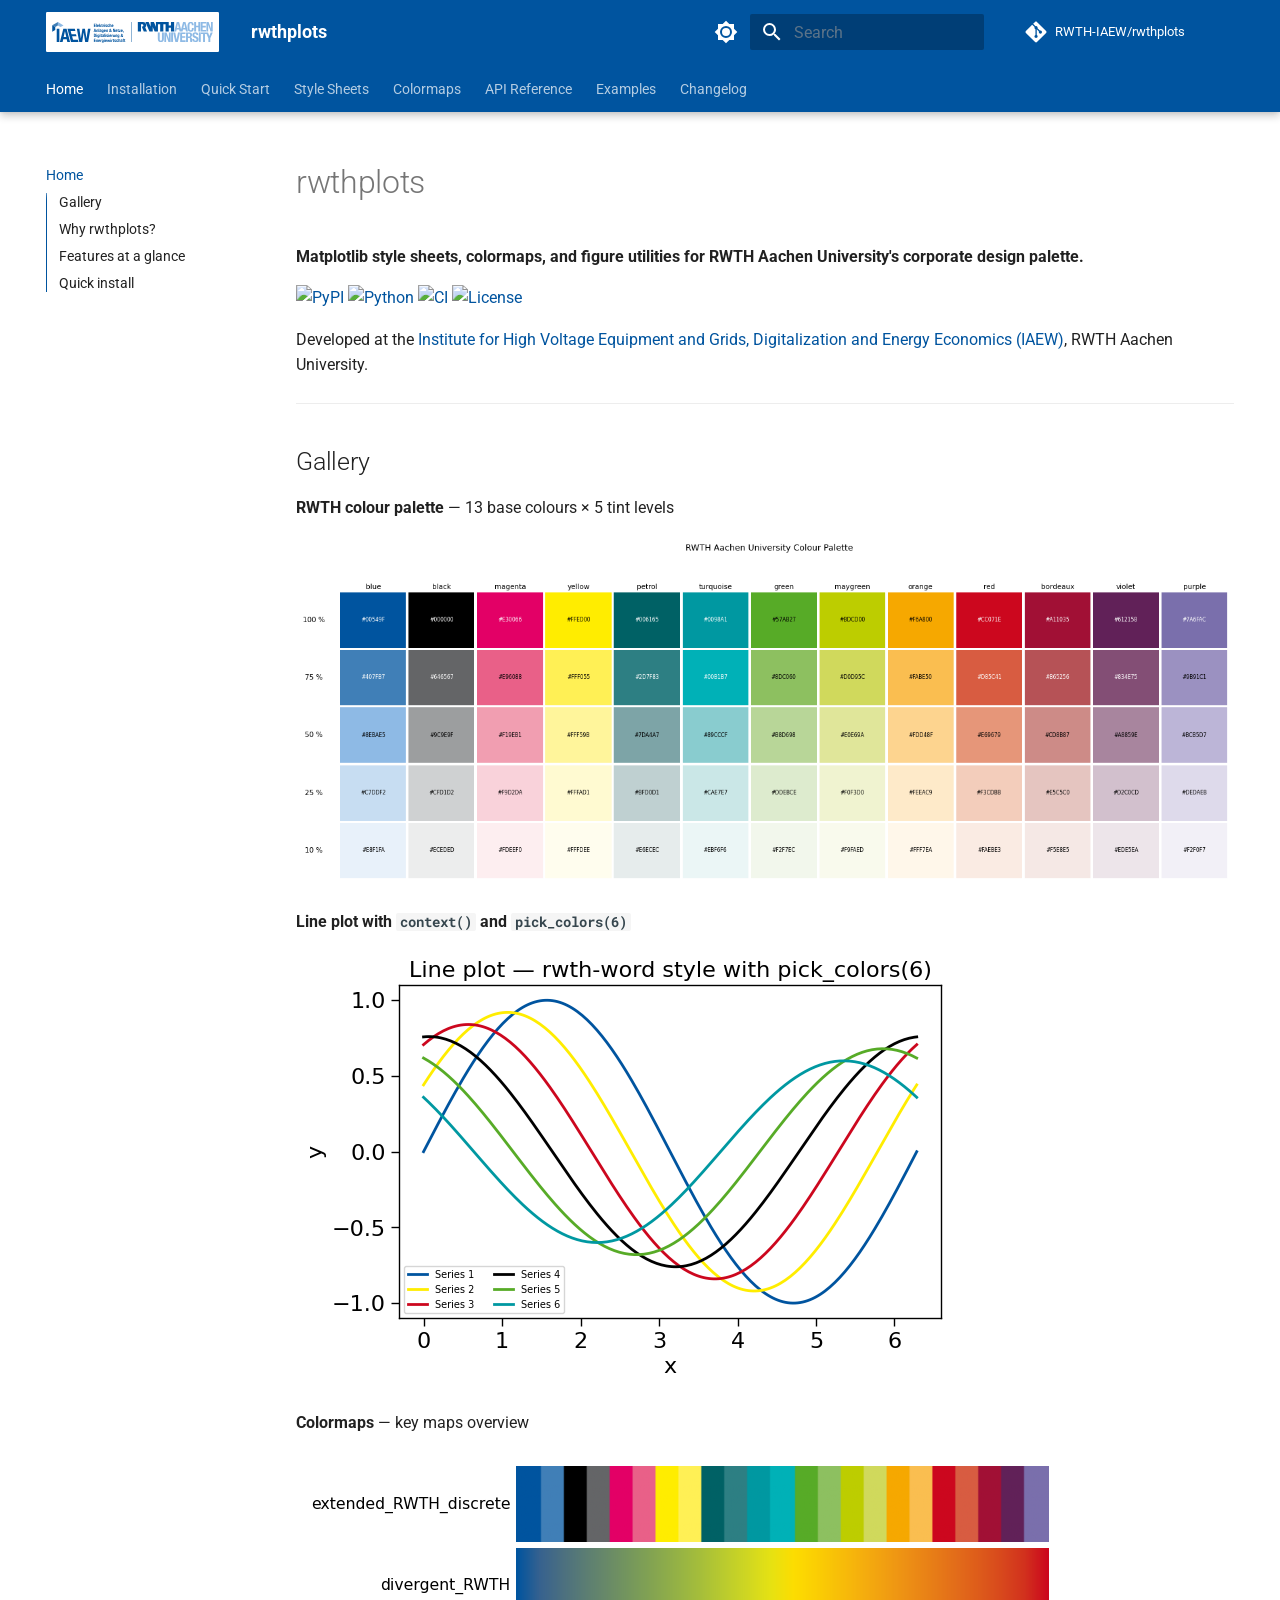
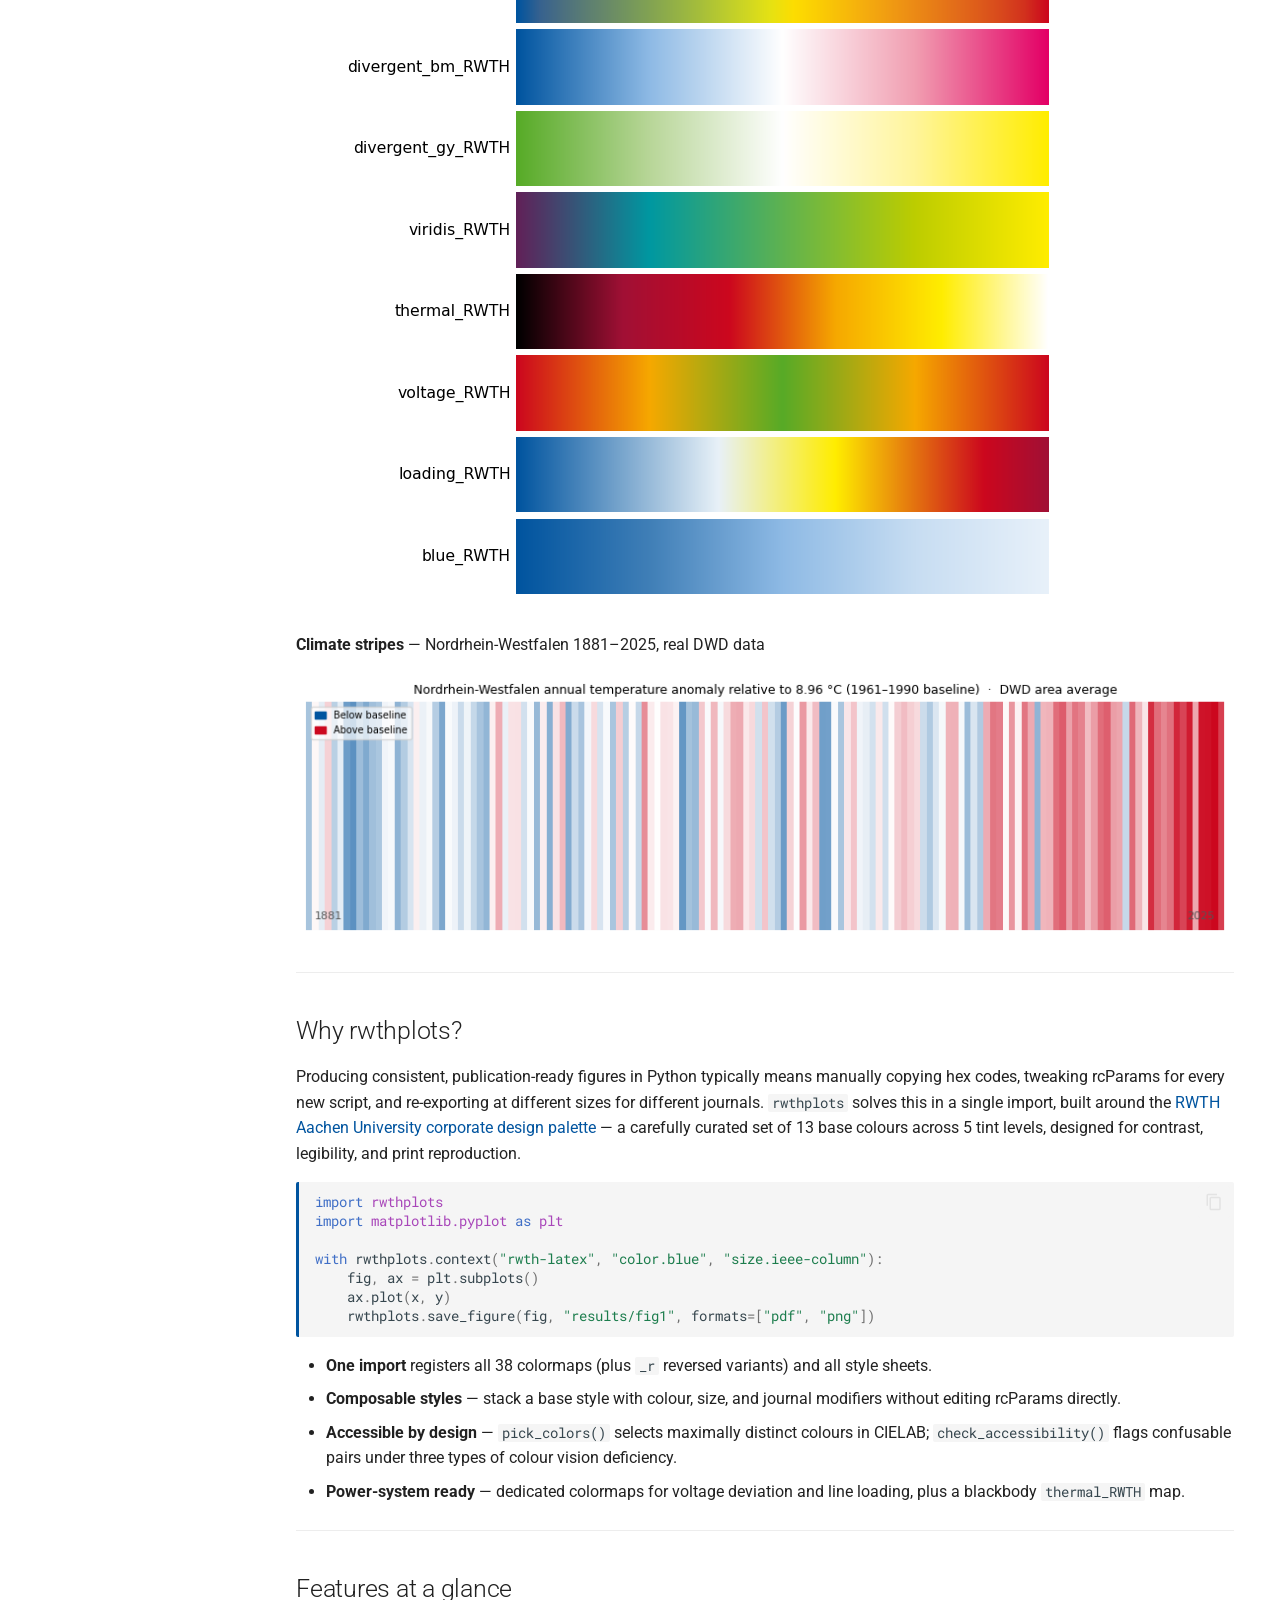
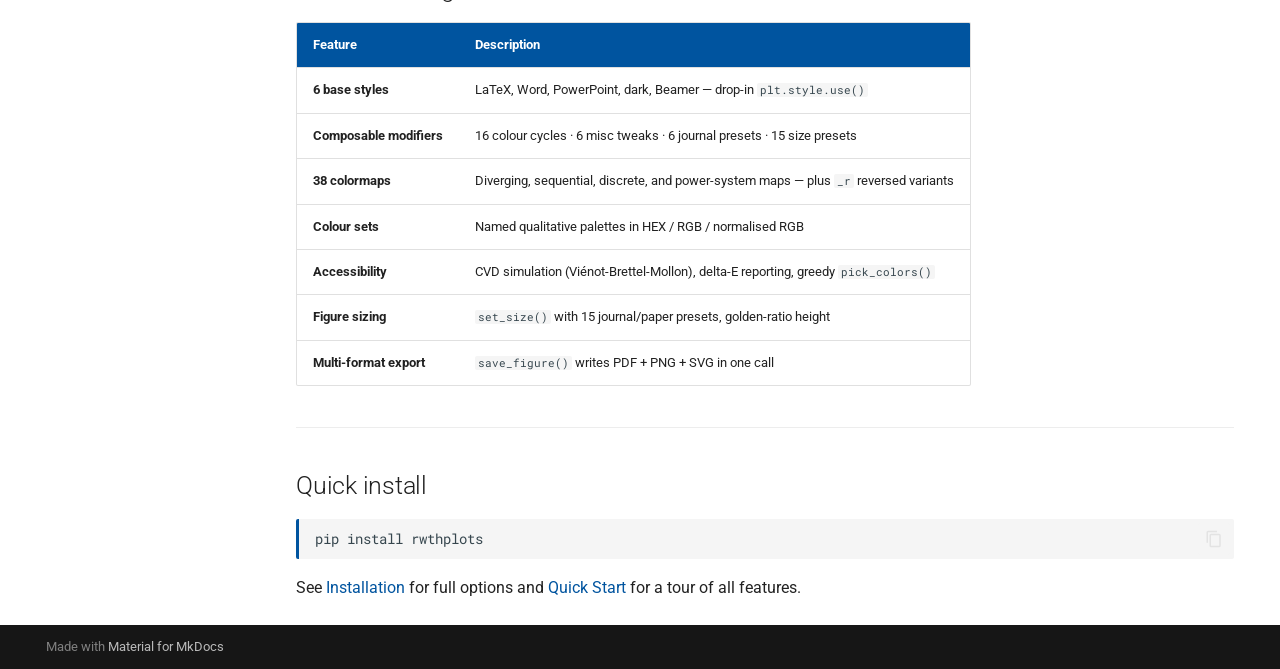
==== commit b2b75940: "Deployed 990e4e2 with MkDocs version: 1.6.1" ====
--- a/index.html
+++ b/index.html
@@ -962,10 +962,10 @@
 <div class="highlight"><pre><span></span><code><a id="__codelineno-0-1" name="__codelineno-0-1" href="#__codelineno-0-1"></a><span class="kn">import</span><span class="w"> </span><span class="nn">rwthplots</span>
 <a id="__codelineno-0-2" name="__codelineno-0-2" href="#__codelineno-0-2"></a><span class="kn">import</span><span class="w"> </span><span class="nn">matplotlib.pyplot</span><span class="w"> </span><span class="k">as</span><span class="w"> </span><span class="nn">plt</span>
 <a id="__codelineno-0-3" name="__codelineno-0-3" href="#__codelineno-0-3"></a>
-<a id="__codelineno-0-4" name="__codelineno-0-4" href="#__codelineno-0-4"></a><span class="k">with</span> <span class="n">rwthplots</span><span class="o">.</span><span class="n">context</span><span class="p">(</span><span class="s2">&quot;rwth-latex&quot;</span><span class="p">,</span> <span class="s2">&quot;color.blue&quot;</span><span class="p">,</span> <span class="s2">&quot;size.ieee-column&quot;</span><span class="p">):</span>
+<a id="__codelineno-0-4" name="__codelineno-0-4" href="#__codelineno-0-4"></a><span class="k">with</span> <span class="n">rwthplots</span><span class="o">.</span><span class="n">context</span><span class="p">(</span><span class="s2">"rwth-latex"</span><span class="p">,</span> <span class="s2">"color.blue"</span><span class="p">,</span> <span class="s2">"size.ieee-column"</span><span class="p">):</span>
 <a id="__codelineno-0-5" name="__codelineno-0-5" href="#__codelineno-0-5"></a>    <span class="n">fig</span><span class="p">,</span> <span class="n">ax</span> <span class="o">=</span> <span class="n">plt</span><span class="o">.</span><span class="n">subplots</span><span class="p">()</span>
 <a id="__codelineno-0-6" name="__codelineno-0-6" href="#__codelineno-0-6"></a>    <span class="n">ax</span><span class="o">.</span><span class="n">plot</span><span class="p">(</span><span class="n">x</span><span class="p">,</span> <span class="n">y</span><span class="p">)</span>
-<a id="__codelineno-0-7" name="__codelineno-0-7" href="#__codelineno-0-7"></a>    <span class="n">rwthplots</span><span class="o">.</span><span class="n">save_figure</span><span class="p">(</span><span class="n">fig</span><span class="p">,</span> <span class="s2">&quot;results/fig1&quot;</span><span class="p">,</span> <span class="n">formats</span><span class="o">=</span><span class="p">[</span><span class="s2">&quot;pdf&quot;</span><span class="p">,</span> <span class="s2">&quot;png&quot;</span><span class="p">])</span>
+<a id="__codelineno-0-7" name="__codelineno-0-7" href="#__codelineno-0-7"></a>    <span class="n">rwthplots</span><span class="o">.</span><span class="n">save_figure</span><span class="p">(</span><span class="n">fig</span><span class="p">,</span> <span class="s2">"results/fig1"</span><span class="p">,</span> <span class="n">formats</span><span class="o">=</span><span class="p">[</span><span class="s2">"pdf"</span><span class="p">,</span> <span class="s2">"png"</span><span class="p">])</span>
 </code></pre></div>
 <ul>
 <li><strong>One import</strong> registers all 38 colormaps (plus <code>_r</code> reversed variants) and all style sheets.</li>
